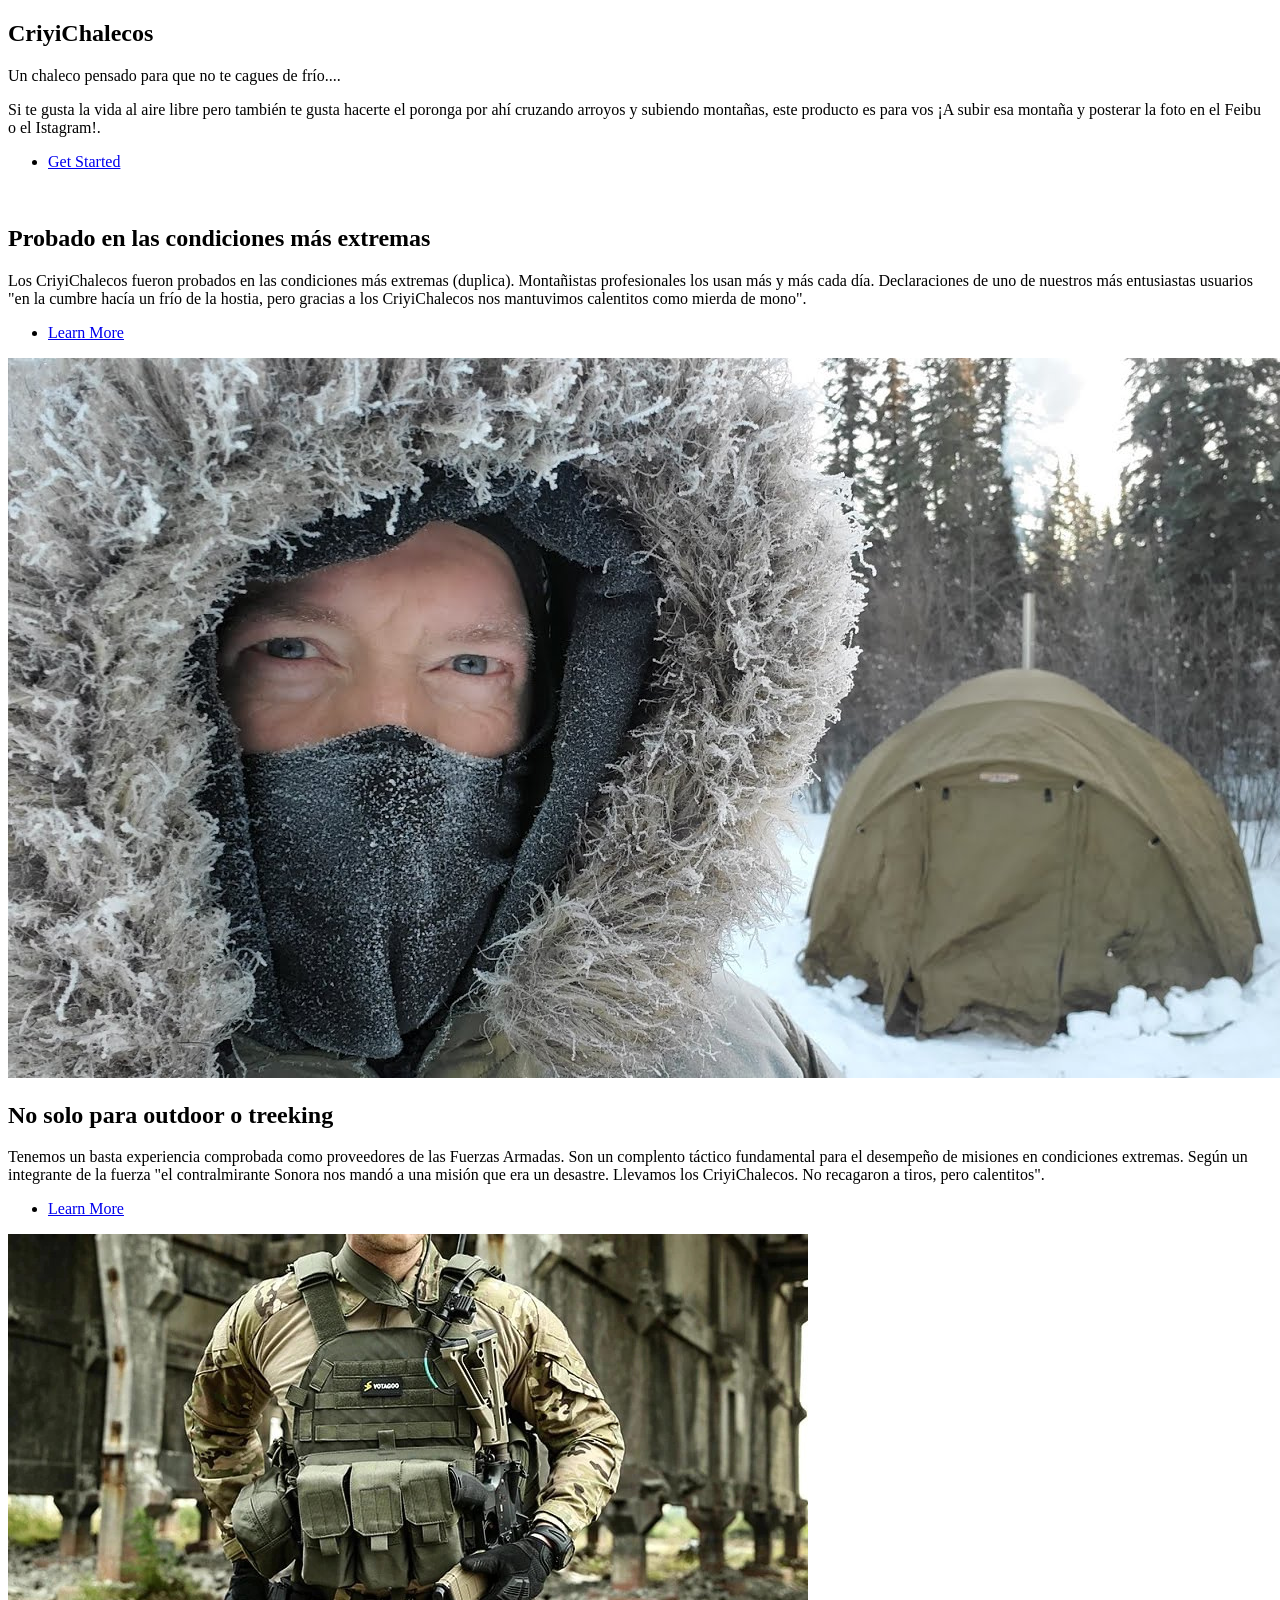
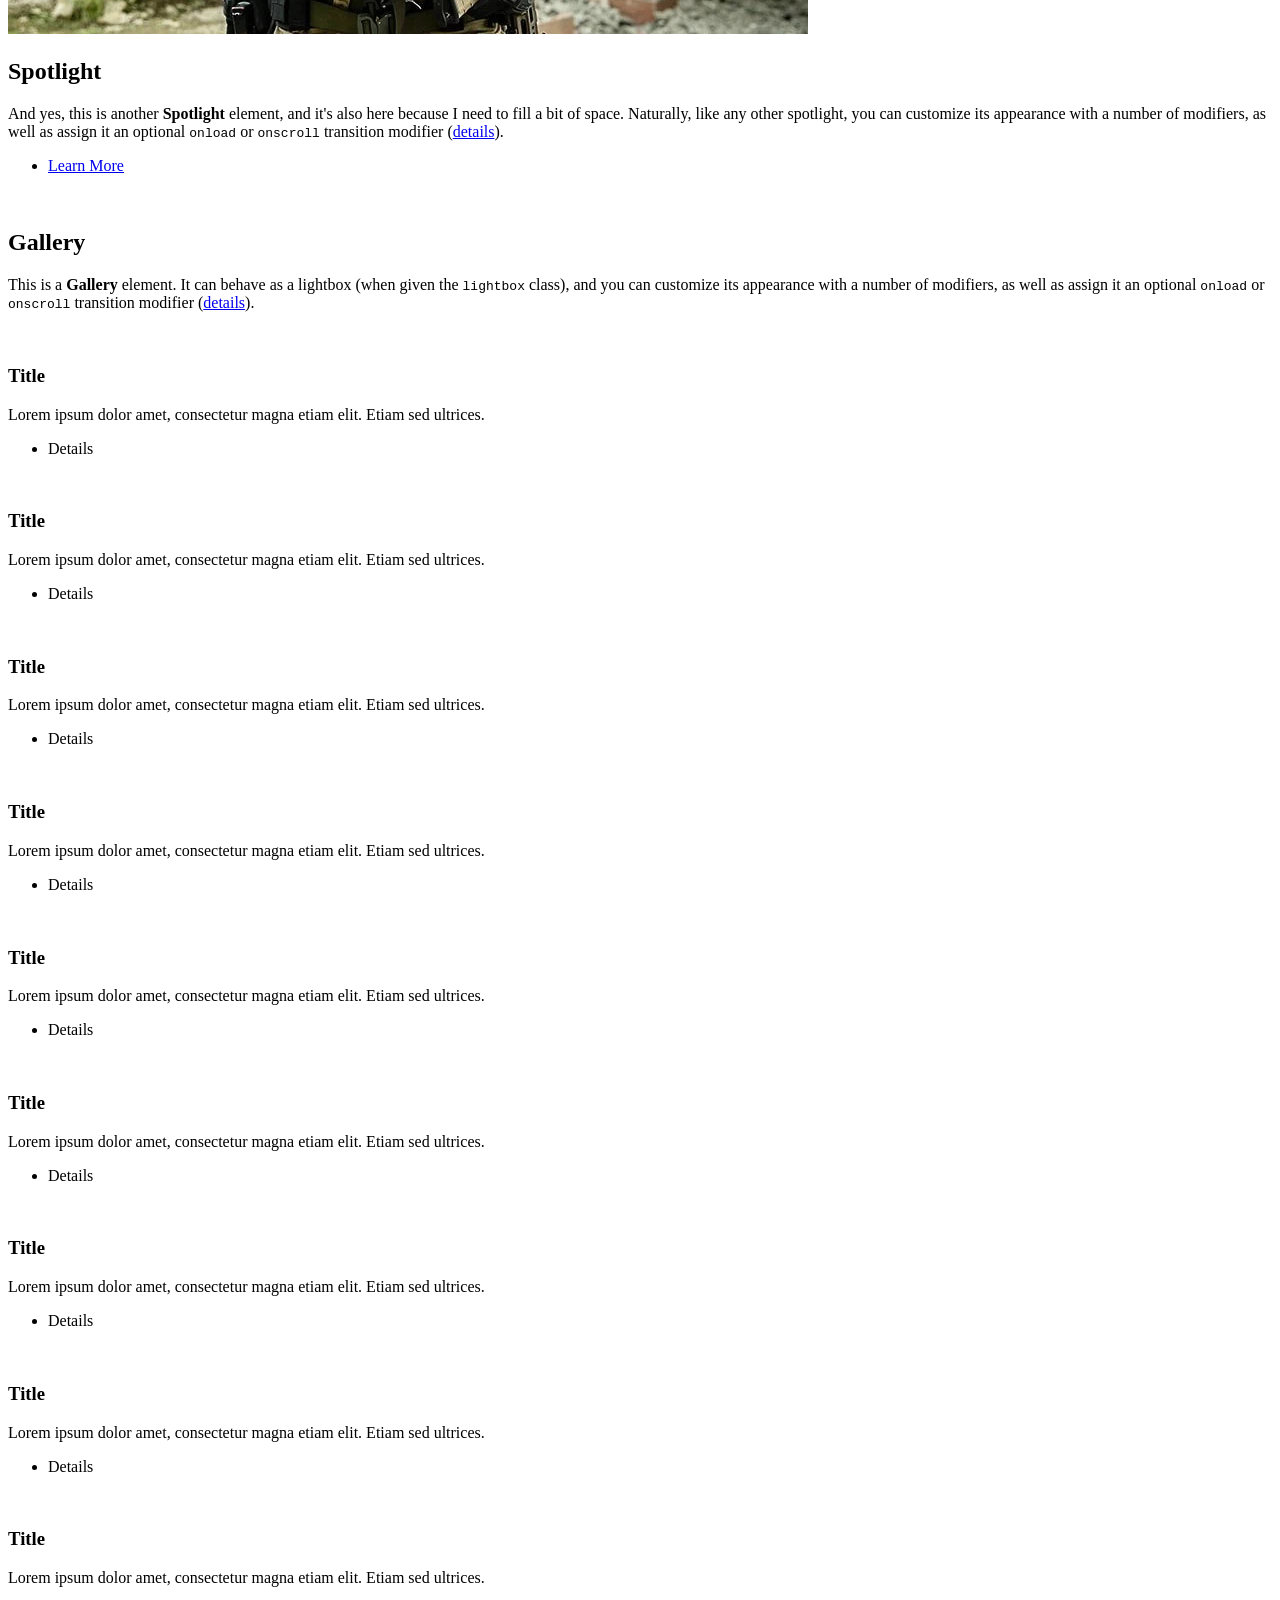
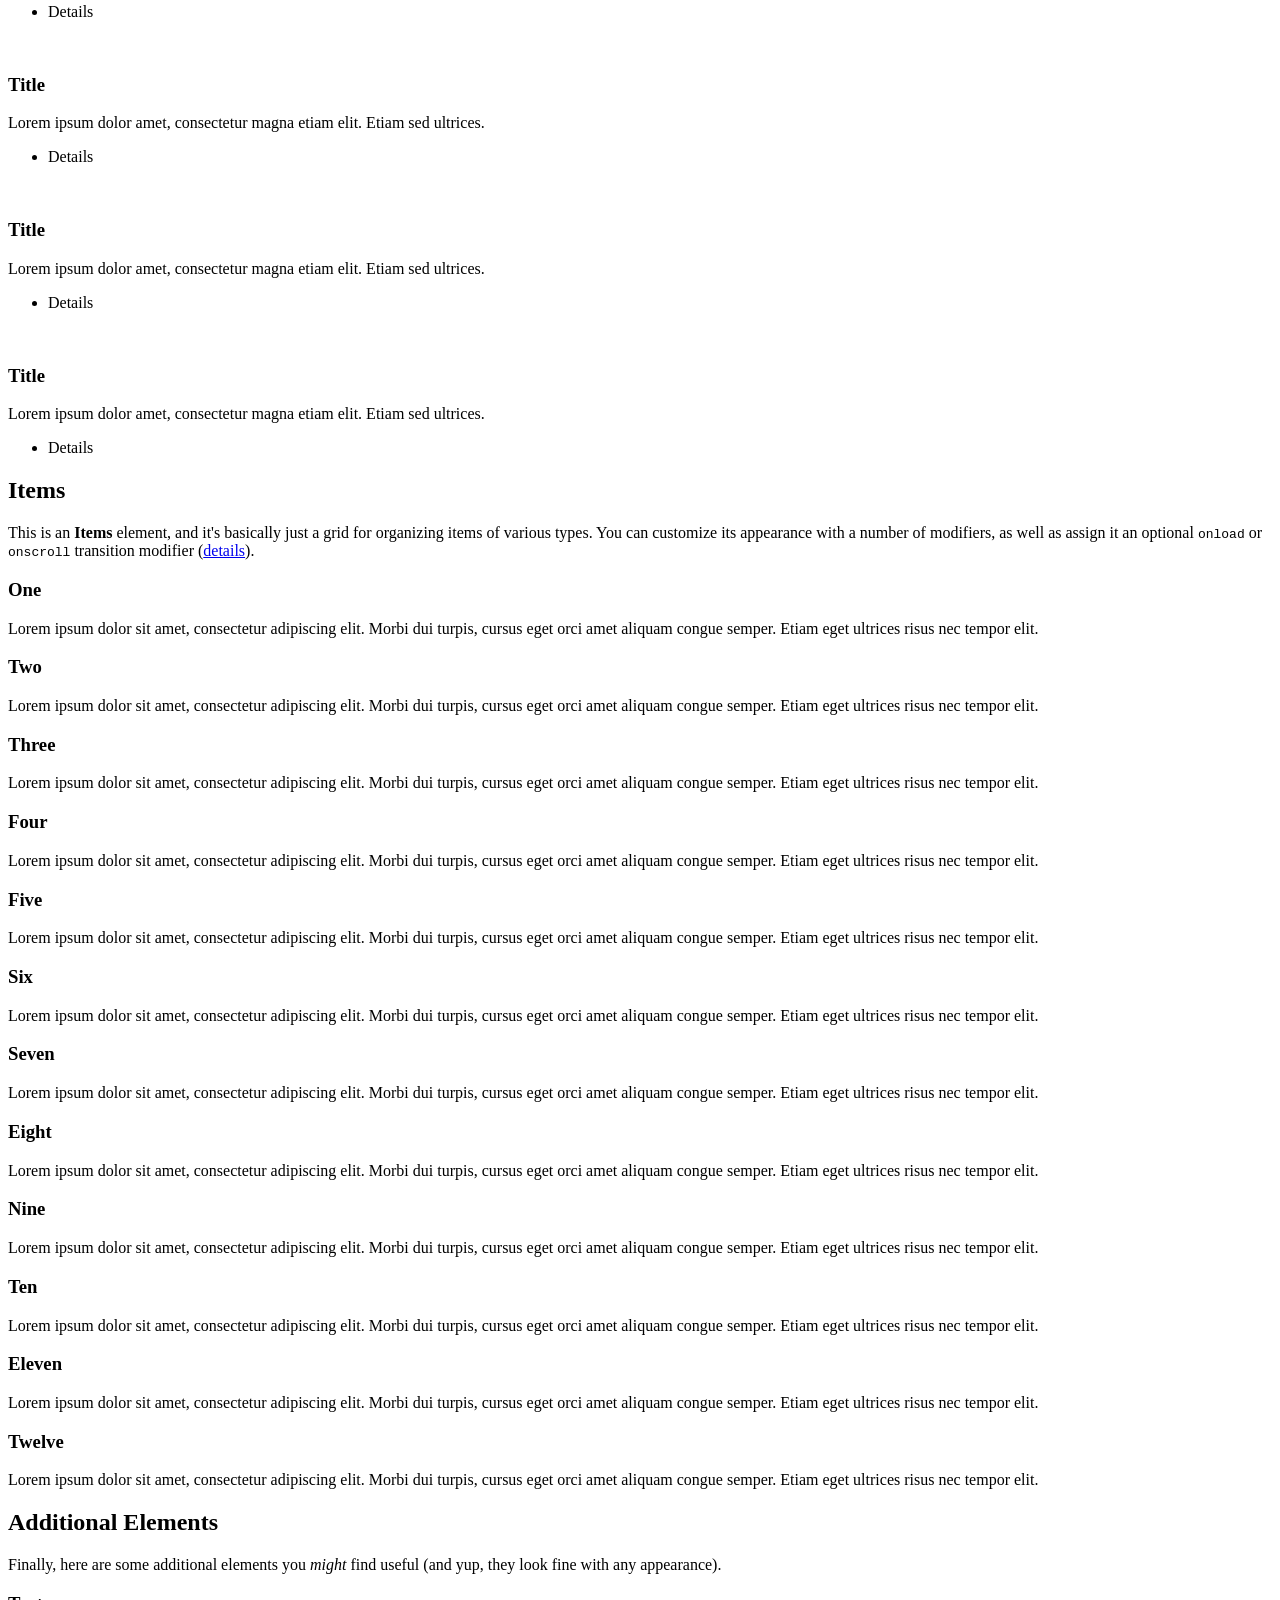
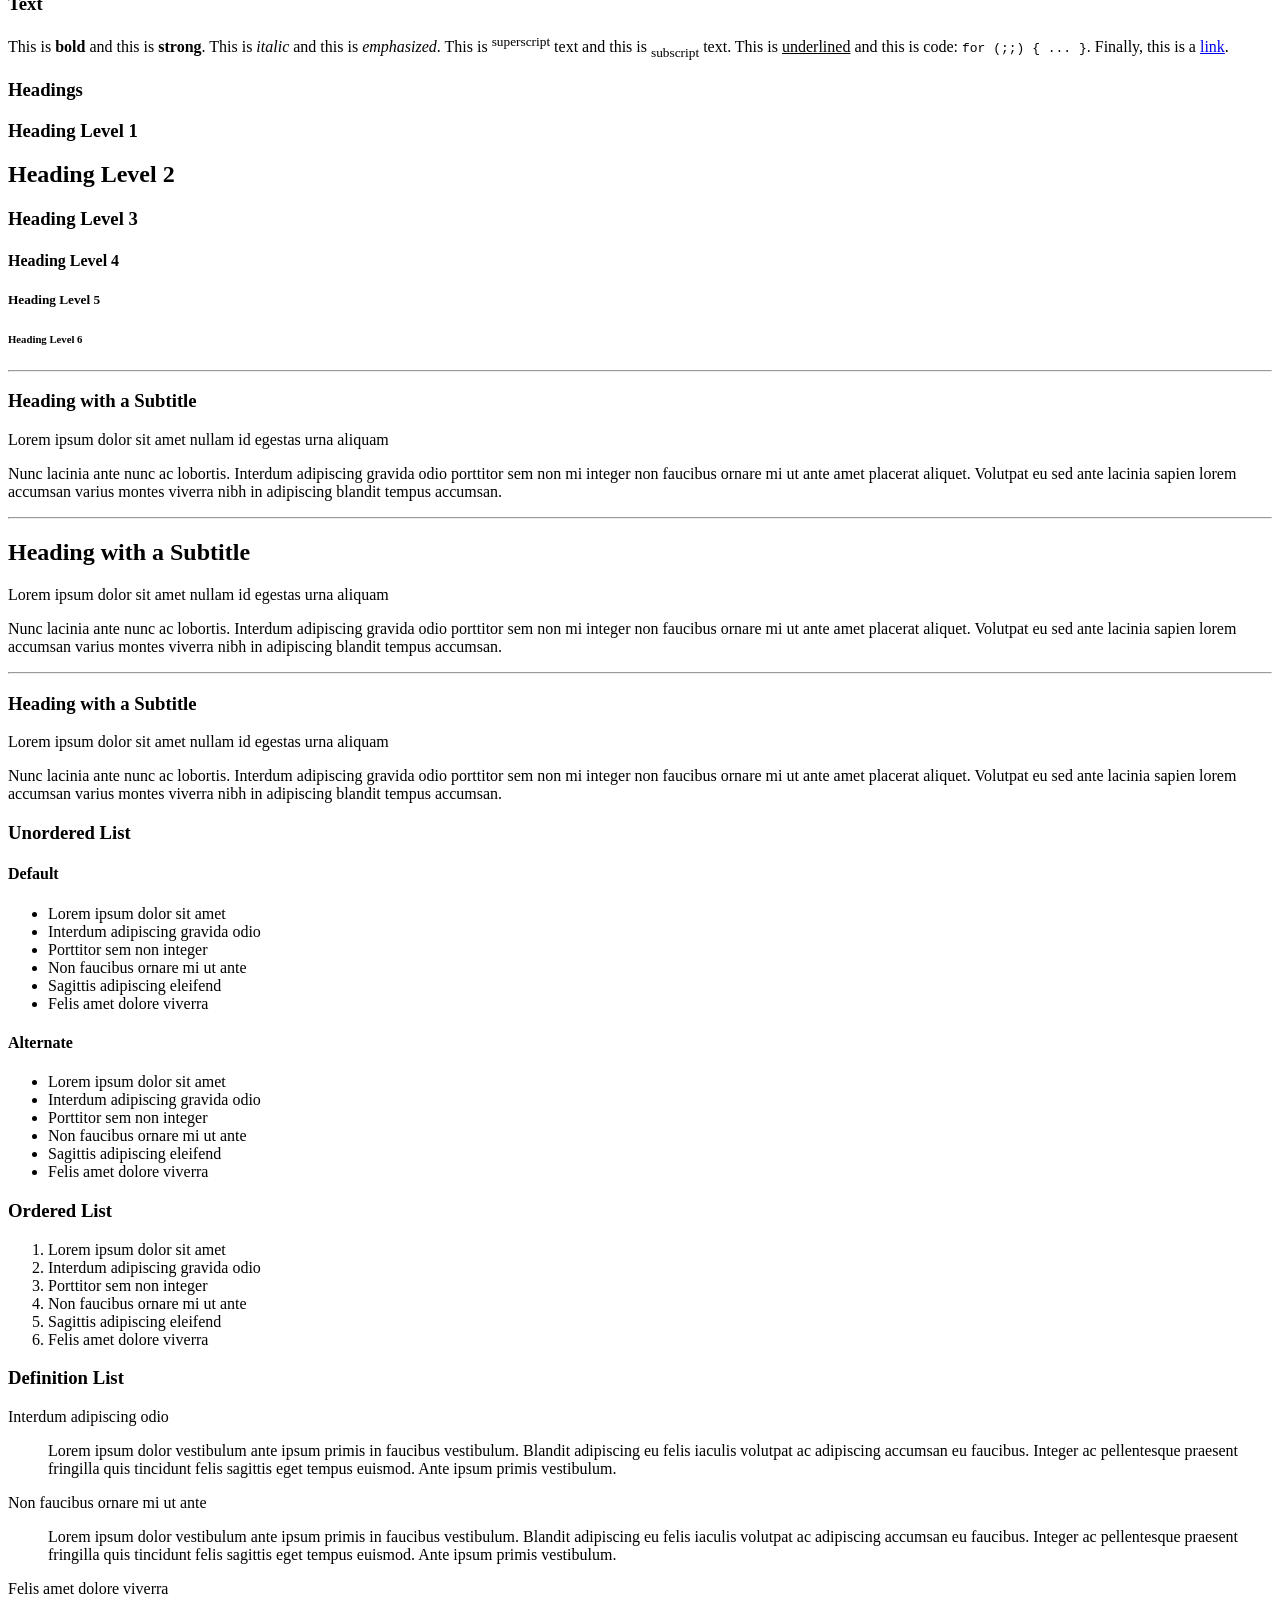
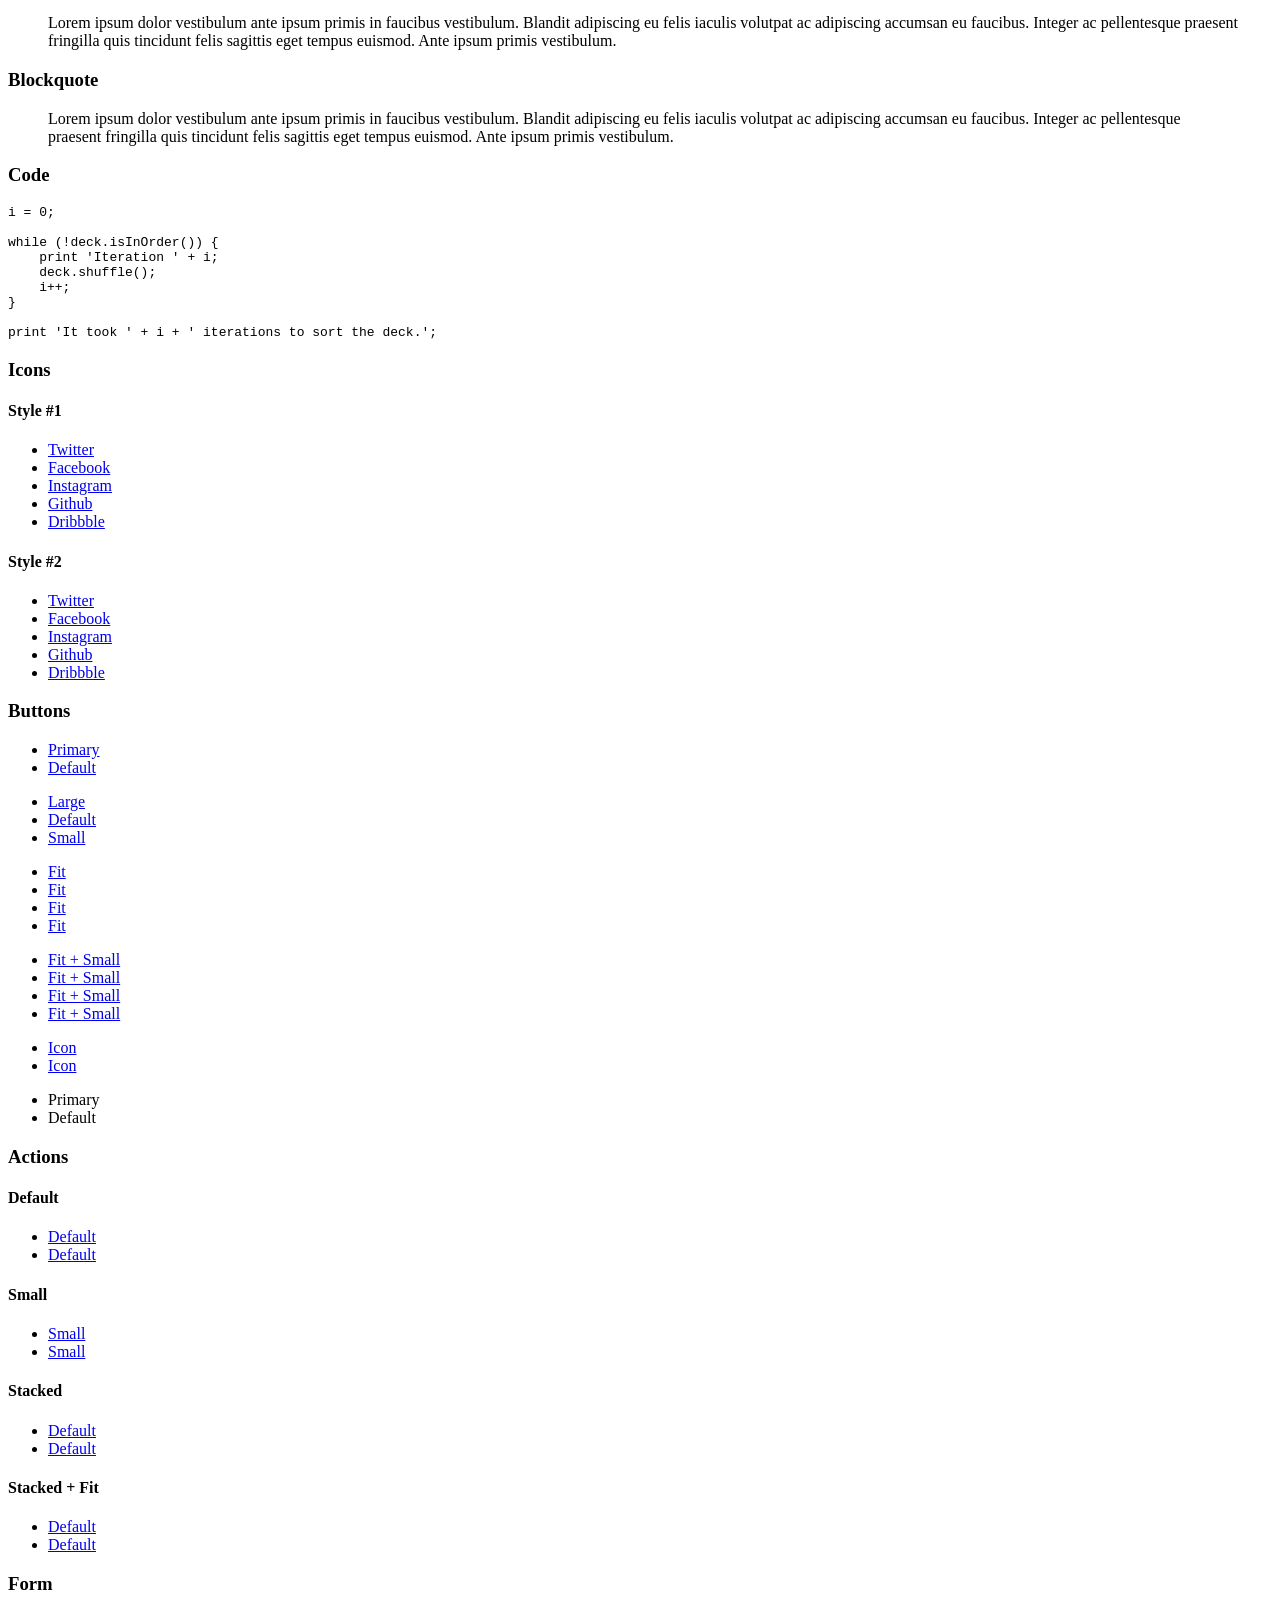
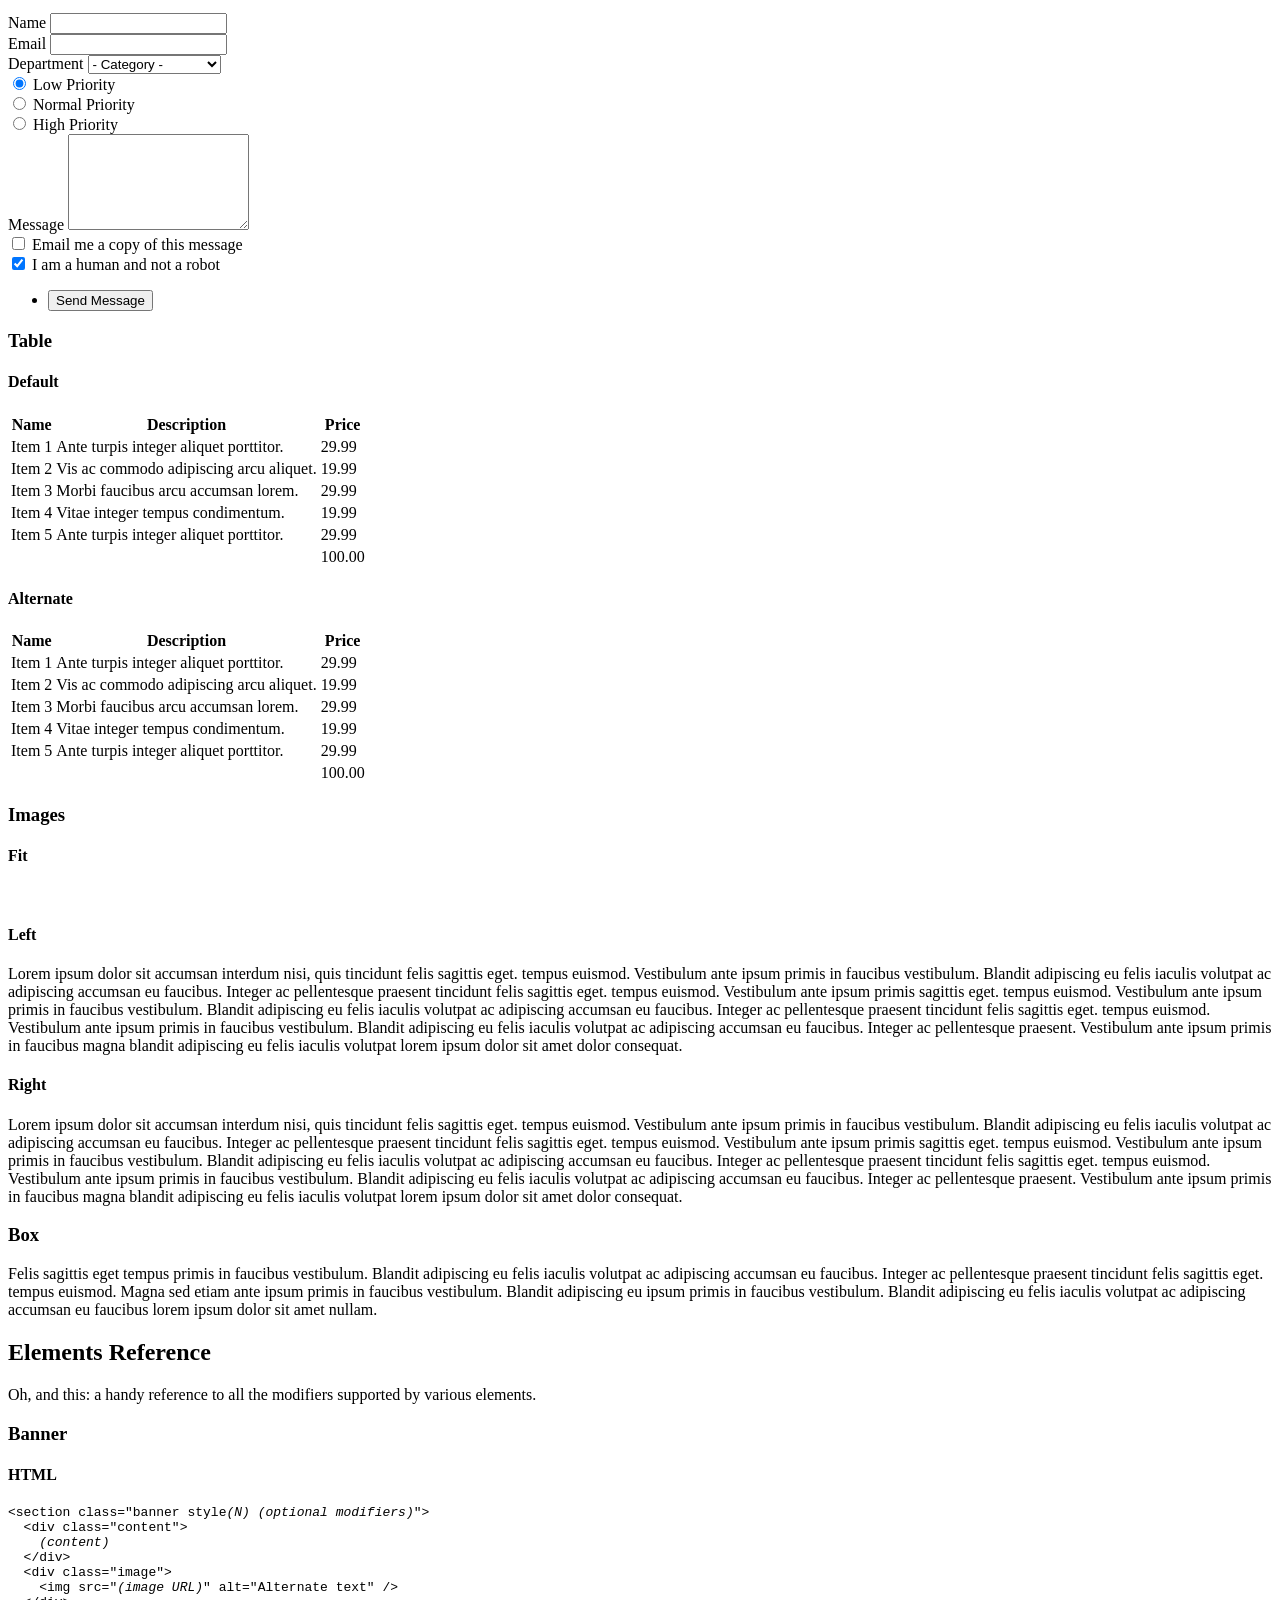
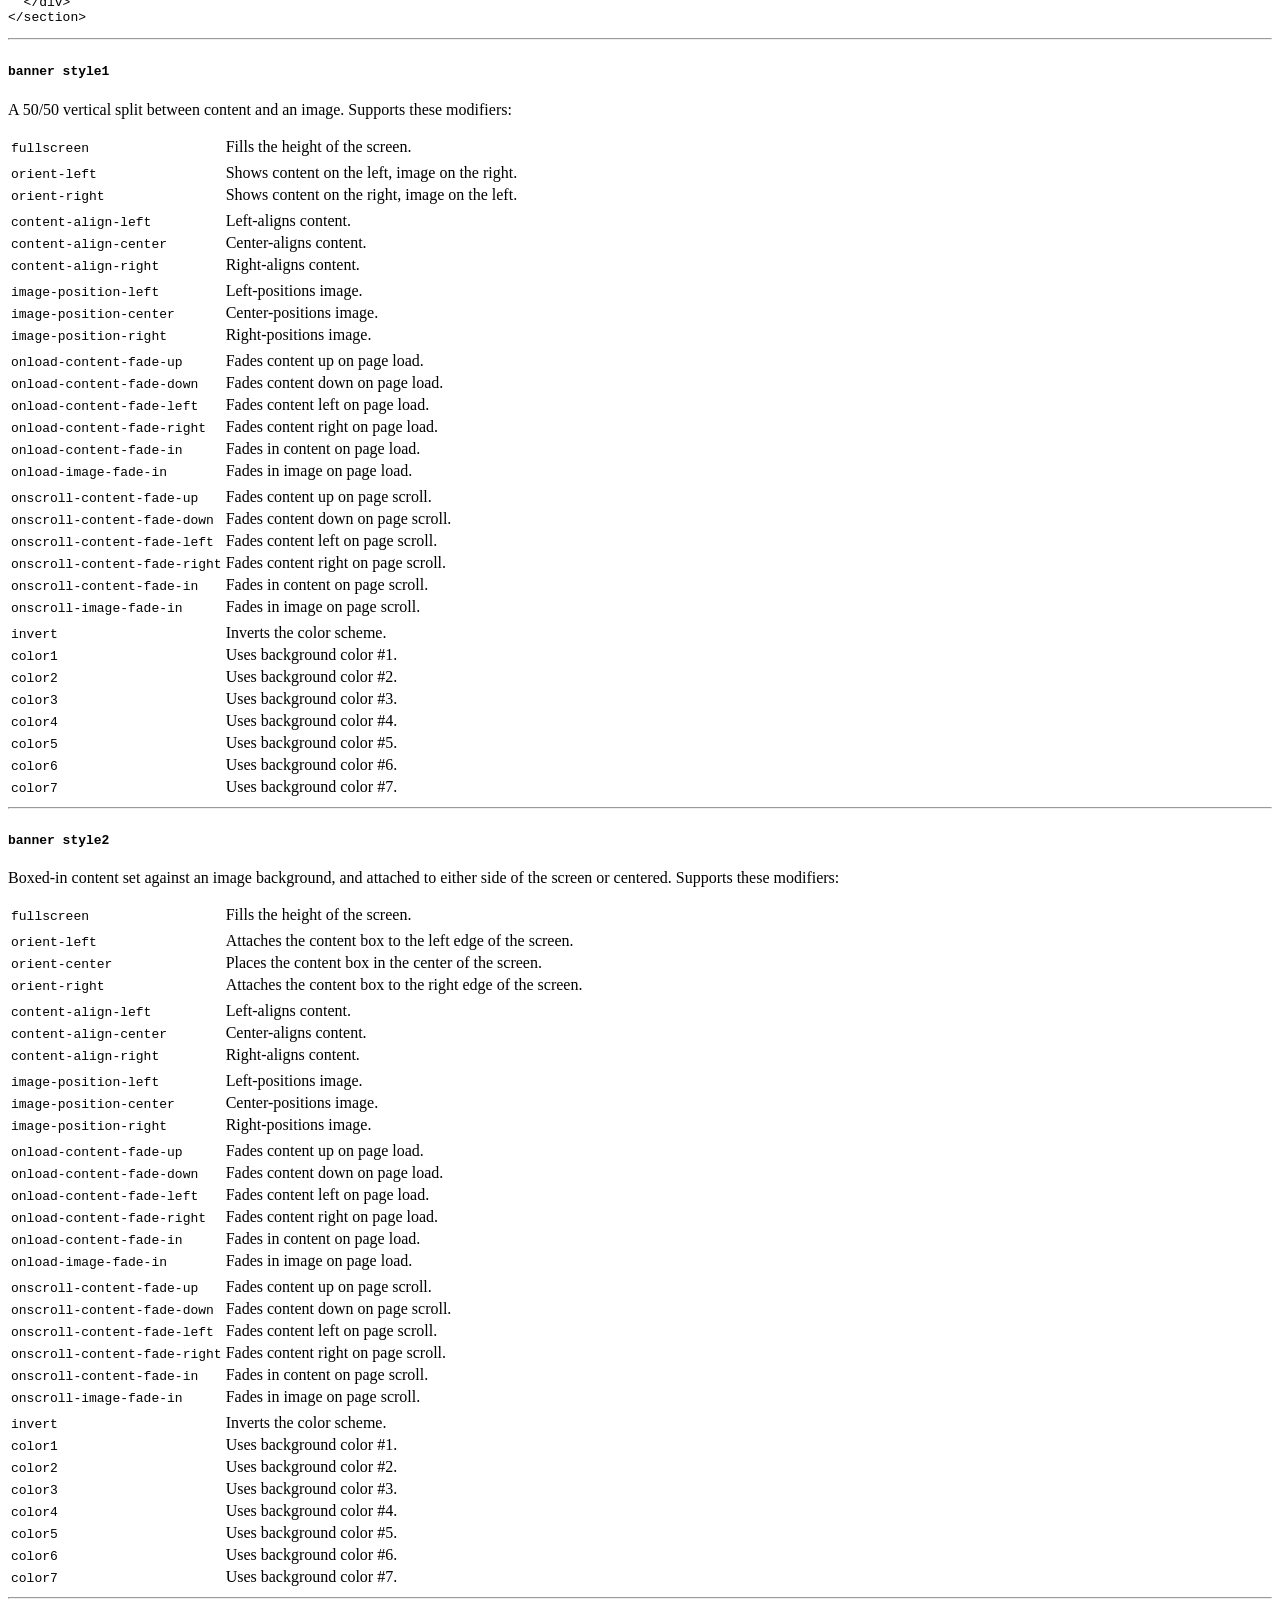
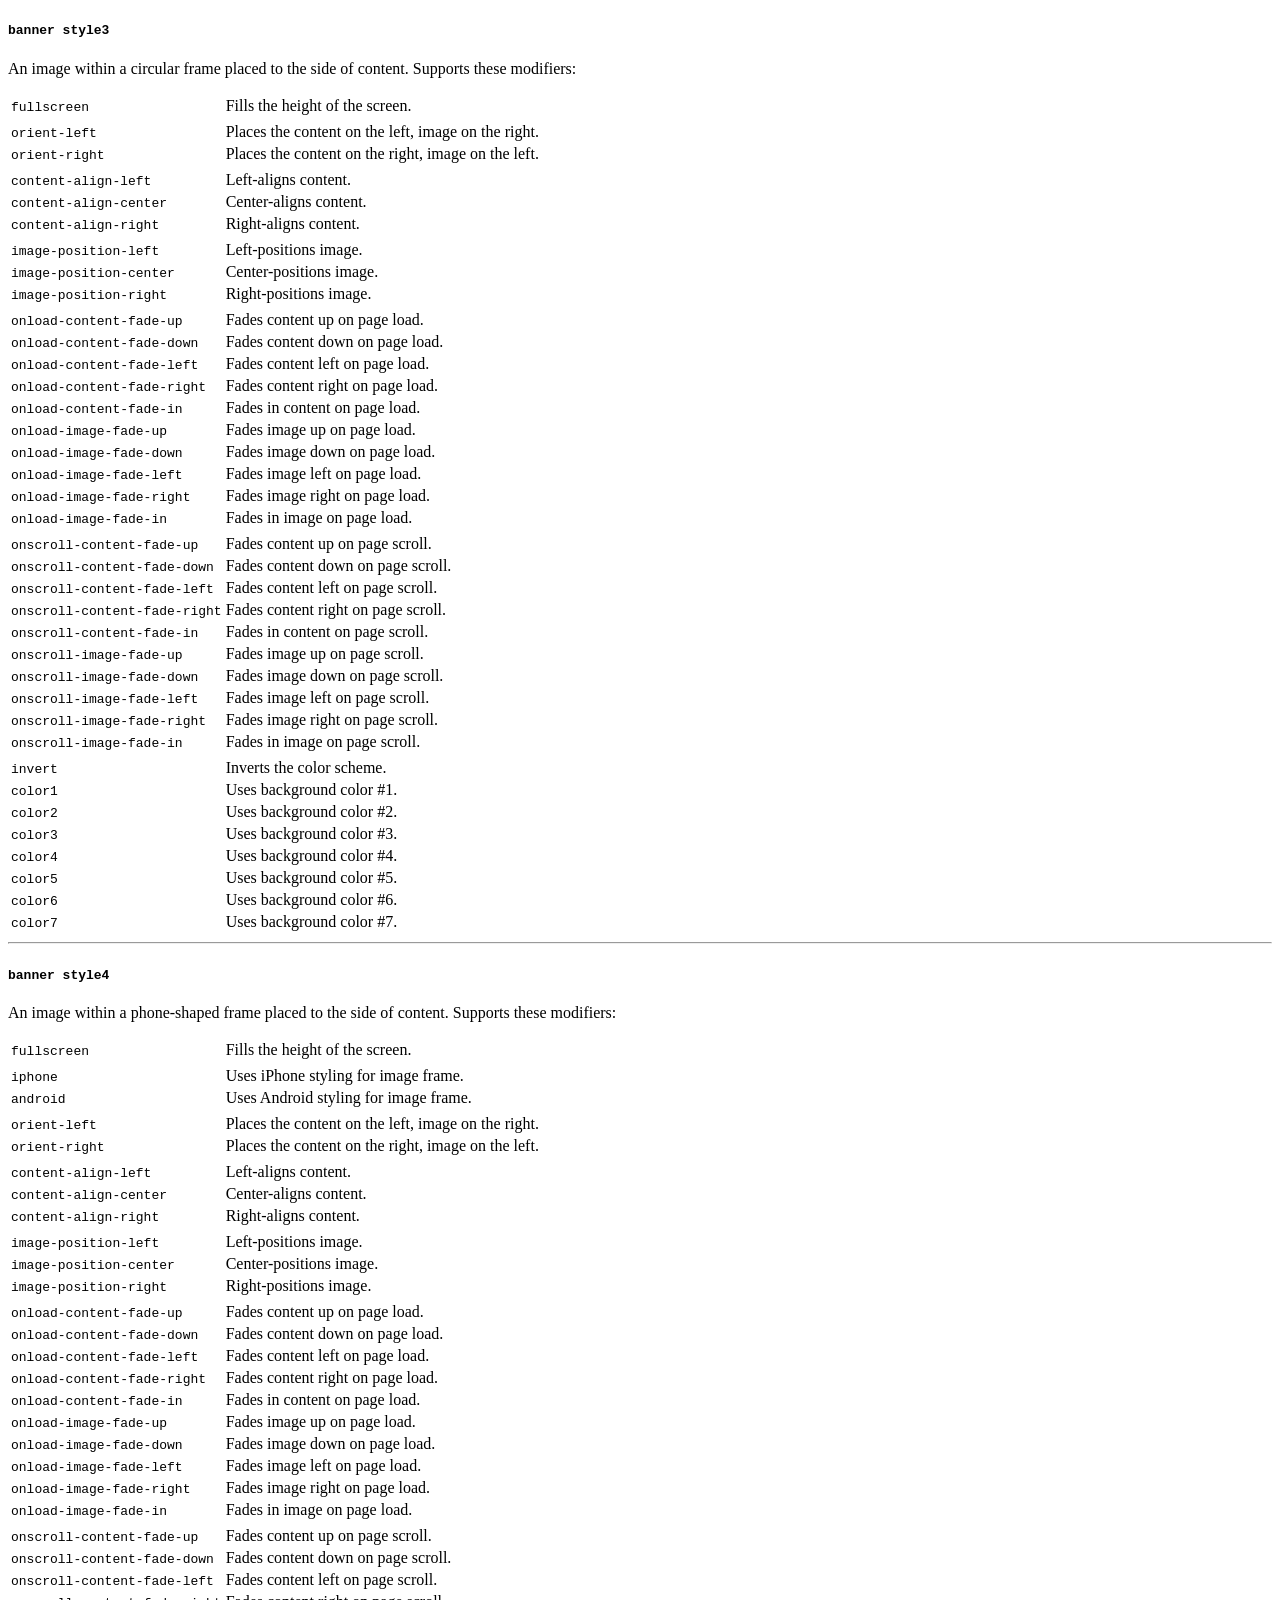
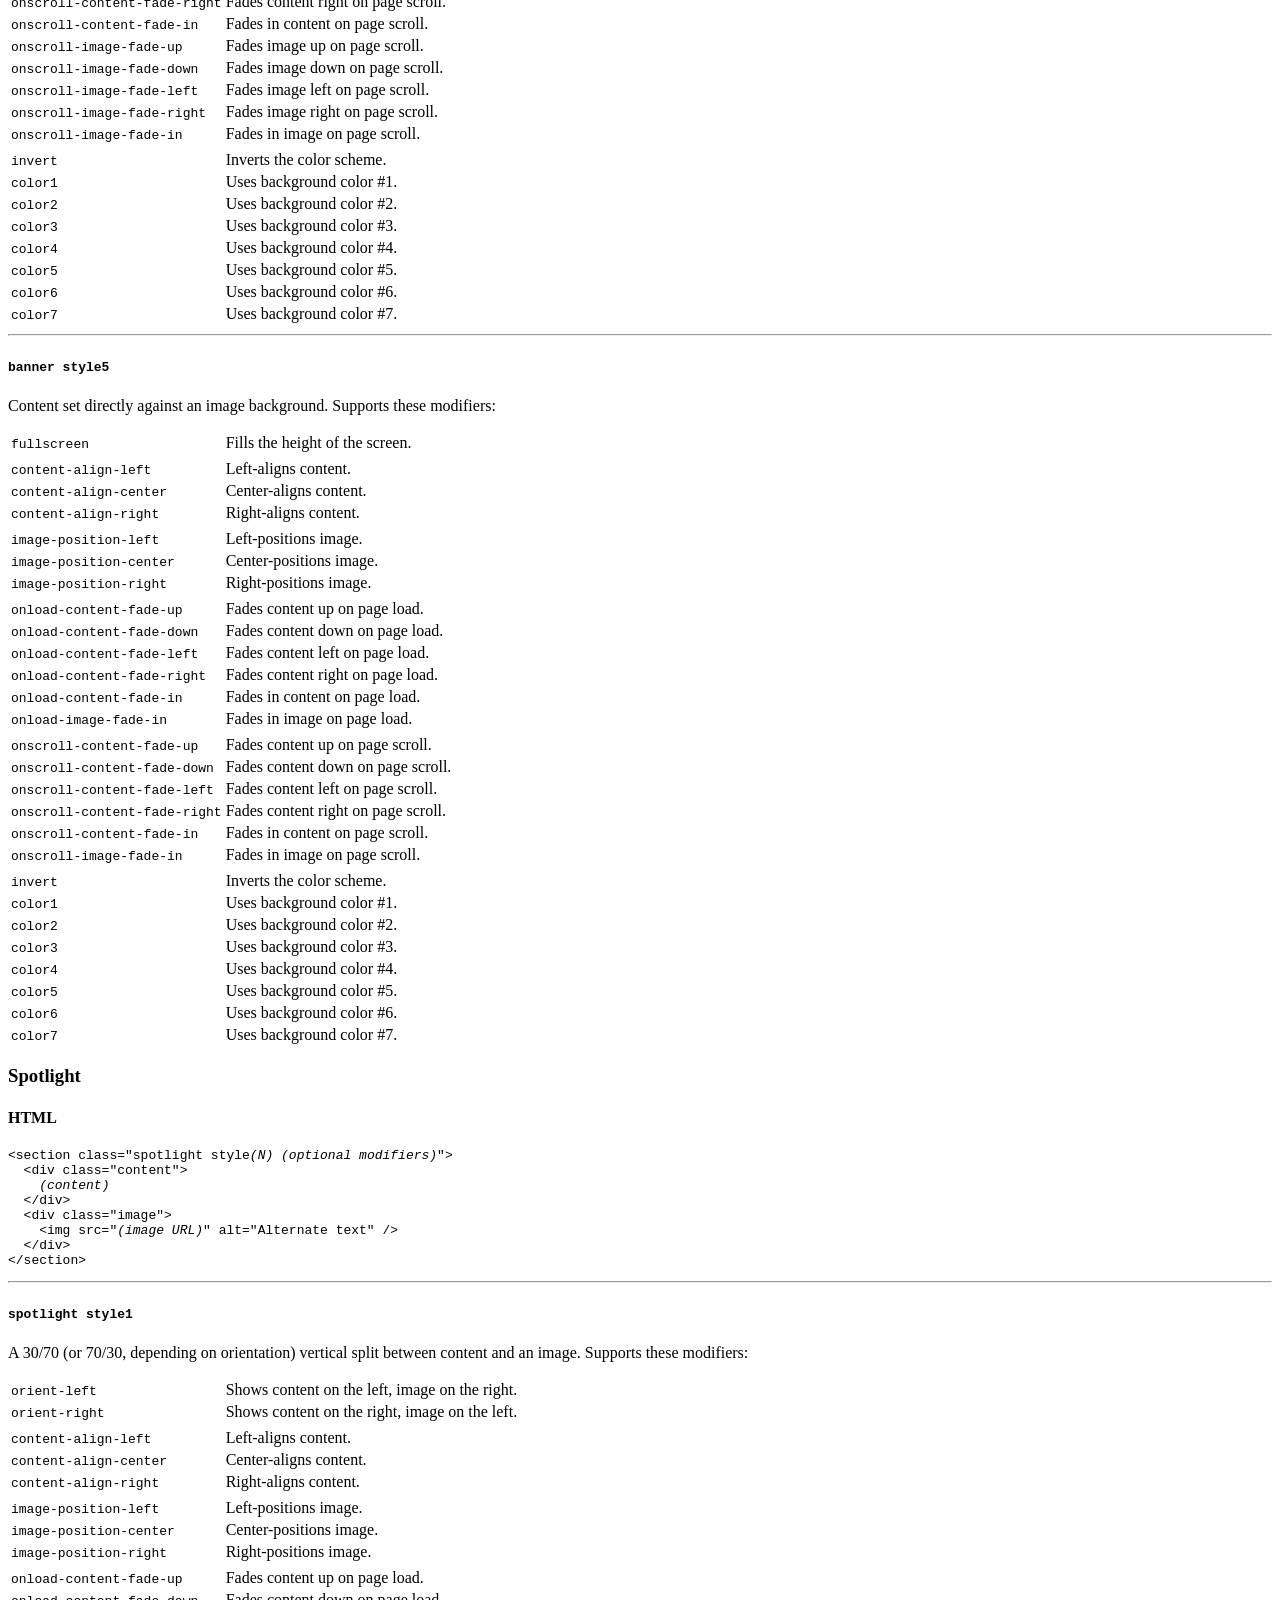
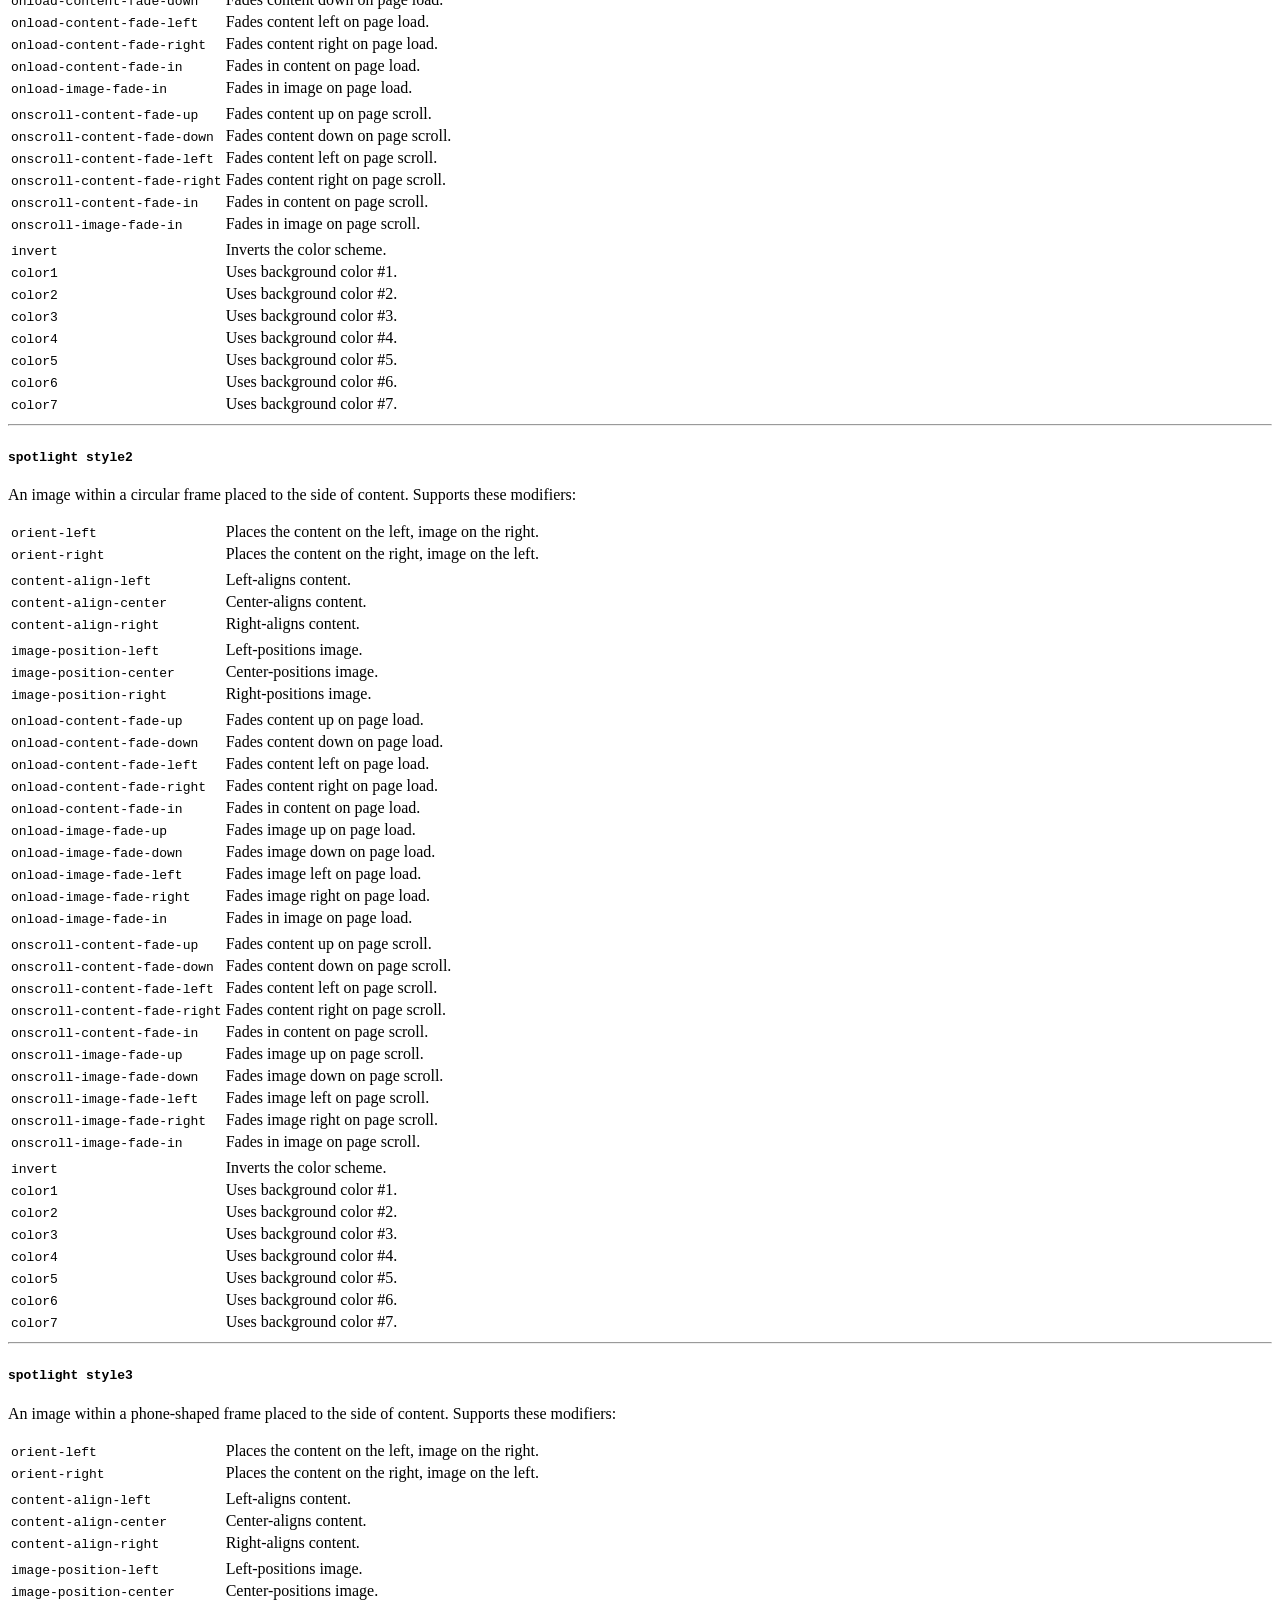
==== index.html @ 9b9cd239 "Add files via upload" ====
<!DOCTYPE HTML>
<!--
	Story by HTML5 UP
	html5up.net | @ajlkn
	Free for personal and commercial use under the CCA 3.0 license (html5up.net/license)

	Note: Only needed for demo purposes. Delete for production sites.
-->
<html>
	<head>
		<title>CriyiChalecos - Criyi Productos &reg;</title>
		<meta charset="utf-8" />
		<meta name="viewport" content="width=device-width, initial-scale=1, user-scalable=no" />
		<link rel="stylesheet" href="assets/css/main.css" />
		<noscript><link rel="stylesheet" href="assets/css/noscript.css" /></noscript>
	</head>
	<body class="is-preload">

		<!-- Wrapper -->
			<div id="wrapper" class="divided">

				<!-- Banner -->
					<section class="banner style1 orient-left content-align-left image-position-right fullscreen onload-image-fade-in onload-content-fade-right">
						<div class="content">
							<h1>CriyiChalecos</h1>
							<p class="major">Un chaleco pensado para que no te cagues de frío...</a>.</p>
							<p>Si te gusta la vida al aire libre pero también te gusta hacerte el poronga por ahí cruzando arroyos y subiendo montañas, este producto es para vos ¡A subir esa montaña y posterar la foto en el Feibu o el Istagram!.</p>
							<ul class="actions stacked">
								<li><a href="#first" class="button large wide smooth-scroll-middle">Get Started</a></li>
							</ul>
						</div>
						<div class="image">
							<img src="images/banner.jpg" alt="" />
						</div>
					</section>

				<!-- Spotlight -->
					<section class="spotlight style1 orient-right content-align-left image-position-center onscroll-image-fade-in" id="first">
						<div class="content">
							<h2>Probado en las condiciones más extremas</h2>
							<p>Los CriyiChalecos fueron probados en las condiciones más extremas (duplica). Montañistas profesionales los usan más y más cada día. Declaraciones de uno de nuestros más entusiastas usuarios "en la cumbre hacía un frío de la hostia, pero gracias a los CriyiChalecos nos mantuvimos calentitos como mierda de mono".</p>
							<ul class="actions stacked">
								<li><a href="#" class="button">Learn More</a></li>
							</ul>
						</div>
						<div class="image">
							<img src="images/maxresdefault.jpg" alt="" />
						</div>
					</section>

				<!-- Spotlight -->
					<section class="spotlight style1 orient-left content-align-left image-position-center onscroll-image-fade-in">
						<div class="content">
							<h2>No solo para outdoor o treeking</h2>
							<p>Tenemos un basta experiencia comprobada como proveedores de las Fuerzas Armadas. Son un complento táctico fundamental para el desempeño de misiones en condiciones extremas. Según un integrante de la fuerza "el contralmirante Sonora nos mandó a una misión que era un desastre. Llevamos los CriyiChalecos. No recagaron a tiros, pero calentitos". </p>
							<ul class="actions stacked">
								<li><a href="#" class="button">Learn More</a></li>
							</ul>
						</div>
						<div class="image">
							<img src="images/mil_vest.jpg" alt="" />
						</div>
					</section>

				<!-- Spotlight -->
					<section class="spotlight style1 orient-right content-align-left image-position-center onscroll-image-fade-in">
						<div class="content">
							<h2>Spotlight</h2>
							<p>And yes, this is another <strong>Spotlight</strong> element, and it's also here because I need to fill a bit of space. Naturally, like any other spotlight, you can customize its <span class="demo-controls">appearance with a number of modifiers</span>, as well as assign it an optional <code>onload</code> or <code>onscroll</code> transition modifier (<a href="#reference-spotlight">details</a>).</p>
							<ul class="actions stacked">
								<li><a href="#" class="button">Learn More</a></li>
							</ul>
						</div>
						<div class="image">
							<img src="images/spotlight03.jpg" alt="" />
						</div>
					</section>

				<!-- Gallery -->
					<section class="wrapper style1 align-center">
						<div class="inner">
							<h2>Gallery</h2>
							<p>This is a <strong>Gallery</strong> element. It can behave as a lightbox (when given the <code>lightbox</code> class), and you can customize its <span class="demo-controls">appearance with a number of modifiers</span>, as well as assign it an optional <code>onload</code> or <code>onscroll</code> transition modifier (<a href="#reference-gallery">details</a>).</p>
						</div>

						<!-- Gallery -->
							<div class="gallery style2 medium lightbox onscroll-fade-in">
								<article>
									<a href="images/gallery/fulls/01.jpg" class="image">
										<img src="images/gallery/thumbs/01.jpg" alt="" />
									</a>
									<div class="caption">
										<h3>Title</h3>
										<p>Lorem ipsum dolor amet, consectetur magna etiam elit. Etiam sed ultrices.</p>
										<ul class="actions fixed">
											<li><span class="button small">Details</span></li>
										</ul>
									</div>
								</article>
								<article>
									<a href="images/gallery/fulls/02.jpg" class="image">
										<img src="images/gallery/thumbs/02.jpg" alt="" />
									</a>
									<div class="caption">
										<h3>Title</h3>
										<p>Lorem ipsum dolor amet, consectetur magna etiam elit. Etiam sed ultrices.</p>
										<ul class="actions fixed">
											<li><span class="button small">Details</span></li>
										</ul>
									</div>
								</article>
								<article>
									<a href="images/gallery/fulls/03.jpg" class="image">
										<img src="images/gallery/thumbs/03.jpg" alt="" />
									</a>
									<div class="caption">
										<h3>Title</h3>
										<p>Lorem ipsum dolor amet, consectetur magna etiam elit. Etiam sed ultrices.</p>
										<ul class="actions fixed">
											<li><span class="button small">Details</span></li>
										</ul>
									</div>
								</article>
								<article>
									<a href="images/gallery/fulls/04.jpg" class="image">
										<img src="images/gallery/thumbs/04.jpg" alt="" />
									</a>
									<div class="caption">
										<h3>Title</h3>
										<p>Lorem ipsum dolor amet, consectetur magna etiam elit. Etiam sed ultrices.</p>
										<ul class="actions fixed">
											<li><span class="button small">Details</span></li>
										</ul>
									</div>
								</article>
								<article>
									<a href="images/gallery/fulls/05.jpg" class="image">
										<img src="images/gallery/thumbs/05.jpg" alt="" />
									</a>
									<div class="caption">
										<h3>Title</h3>
										<p>Lorem ipsum dolor amet, consectetur magna etiam elit. Etiam sed ultrices.</p>
										<ul class="actions fixed">
											<li><span class="button small">Details</span></li>
										</ul>
									</div>
								</article>
								<article>
									<a href="images/gallery/fulls/06.jpg" class="image">
										<img src="images/gallery/thumbs/06.jpg" alt="" />
									</a>
									<div class="caption">
										<h3>Title</h3>
										<p>Lorem ipsum dolor amet, consectetur magna etiam elit. Etiam sed ultrices.</p>
										<ul class="actions fixed">
											<li><span class="button small">Details</span></li>
										</ul>
									</div>
								</article>
								<article>
									<a href="images/gallery/fulls/07.jpg" class="image">
										<img src="images/gallery/thumbs/07.jpg" alt="" />
									</a>
									<div class="caption">
										<h3>Title</h3>
										<p>Lorem ipsum dolor amet, consectetur magna etiam elit. Etiam sed ultrices.</p>
										<ul class="actions fixed">
											<li><span class="button small">Details</span></li>
										</ul>
									</div>
								</article>
								<article>
									<a href="images/gallery/fulls/08.jpg" class="image">
										<img src="images/gallery/thumbs/08.jpg" alt="" />
									</a>
									<div class="caption">
										<h3>Title</h3>
										<p>Lorem ipsum dolor amet, consectetur magna etiam elit. Etiam sed ultrices.</p>
										<ul class="actions fixed">
											<li><span class="button small">Details</span></li>
										</ul>
									</div>
								</article>
								<article>
									<a href="images/gallery/fulls/09.jpg" class="image">
										<img src="images/gallery/thumbs/09.jpg" alt="" />
									</a>
									<div class="caption">
										<h3>Title</h3>
										<p>Lorem ipsum dolor amet, consectetur magna etiam elit. Etiam sed ultrices.</p>
										<ul class="actions fixed">
											<li><span class="button small">Details</span></li>
										</ul>
									</div>
								</article>
								<article>
									<a href="images/gallery/fulls/10.jpg" class="image">
										<img src="images/gallery/thumbs/10.jpg" alt="" />
									</a>
									<div class="caption">
										<h3>Title</h3>
										<p>Lorem ipsum dolor amet, consectetur magna etiam elit. Etiam sed ultrices.</p>
										<ul class="actions fixed">
											<li><span class="button small">Details</span></li>
										</ul>
									</div>
								</article>
								<article>
									<a href="images/gallery/fulls/11.jpg" class="image">
										<img src="images/gallery/thumbs/11.jpg" alt="" />
									</a>
									<div class="caption">
										<h3>Title</h3>
										<p>Lorem ipsum dolor amet, consectetur magna etiam elit. Etiam sed ultrices.</p>
										<ul class="actions fixed">
											<li><span class="button small">Details</span></li>
										</ul>
									</div>
								</article>
								<article>
									<a href="images/gallery/fulls/12.jpg" class="image">
										<img src="images/gallery/thumbs/12.jpg" alt="" />
									</a>
									<div class="caption">
										<h3>Title</h3>
										<p>Lorem ipsum dolor amet, consectetur magna etiam elit. Etiam sed ultrices.</p>
										<ul class="actions fixed">
											<li><span class="button small">Details</span></li>
										</ul>
									</div>
								</article>
							</div>

					</section>

				<!-- Items -->
					<section class="wrapper style1 align-center">
						<div class="inner">
							<h2>Items</h2>
							<p>This is an <strong>Items</strong> element, and it's basically just a grid for organizing items of various types. You can customize its <span class="demo-controls">appearance with a number of modifiers</span>, as well as assign it an optional <code>onload</code> or <code>onscroll</code> transition modifier (<a href="#reference-items">details</a>).</p>
							<div class="items style1 medium onscroll-fade-in">
								<section>
									<span class="icon style2 major fa-gem"></span>
									<h3>One</h3>
									<p>Lorem ipsum dolor sit amet, consectetur adipiscing elit. Morbi dui turpis, cursus eget orci amet aliquam congue semper. Etiam eget ultrices risus nec tempor elit.</p>
								</section>
								<section>
									<span class="icon solid style2 major fa-save"></span>
									<h3>Two</h3>
									<p>Lorem ipsum dolor sit amet, consectetur adipiscing elit. Morbi dui turpis, cursus eget orci amet aliquam congue semper. Etiam eget ultrices risus nec tempor elit.</p>
								</section>
								<section>
									<span class="icon solid style2 major fa-chart-bar"></span>
									<h3>Three</h3>
									<p>Lorem ipsum dolor sit amet, consectetur adipiscing elit. Morbi dui turpis, cursus eget orci amet aliquam congue semper. Etiam eget ultrices risus nec tempor elit.</p>
								</section>
								<section>
									<span class="icon solid style2 major fa-wifi"></span>
									<h3>Four</h3>
									<p>Lorem ipsum dolor sit amet, consectetur adipiscing elit. Morbi dui turpis, cursus eget orci amet aliquam congue semper. Etiam eget ultrices risus nec tempor elit.</p>
								</section>
								<section>
									<span class="icon solid style2 major fa-cog"></span>
									<h3>Five</h3>
									<p>Lorem ipsum dolor sit amet, consectetur adipiscing elit. Morbi dui turpis, cursus eget orci amet aliquam congue semper. Etiam eget ultrices risus nec tempor elit.</p>
								</section>
								<section>
									<span class="icon style2 major fa-paper-plane"></span>
									<h3>Six</h3>
									<p>Lorem ipsum dolor sit amet, consectetur adipiscing elit. Morbi dui turpis, cursus eget orci amet aliquam congue semper. Etiam eget ultrices risus nec tempor elit.</p>
								</section>
								<section>
									<span class="icon solid style2 major fa-desktop"></span>
									<h3>Seven</h3>
									<p>Lorem ipsum dolor sit amet, consectetur adipiscing elit. Morbi dui turpis, cursus eget orci amet aliquam congue semper. Etiam eget ultrices risus nec tempor elit.</p>
								</section>
								<section>
									<span class="icon solid style2 major fa-sync-alt"></span>
									<h3>Eight</h3>
									<p>Lorem ipsum dolor sit amet, consectetur adipiscing elit. Morbi dui turpis, cursus eget orci amet aliquam congue semper. Etiam eget ultrices risus nec tempor elit.</p>
								</section>
								<section>
									<span class="icon solid style2 major fa-hashtag"></span>
									<h3>Nine</h3>
									<p>Lorem ipsum dolor sit amet, consectetur adipiscing elit. Morbi dui turpis, cursus eget orci amet aliquam congue semper. Etiam eget ultrices risus nec tempor elit.</p>
								</section>
								<section>
									<span class="icon solid style2 major fa-bolt"></span>
									<h3>Ten</h3>
									<p>Lorem ipsum dolor sit amet, consectetur adipiscing elit. Morbi dui turpis, cursus eget orci amet aliquam congue semper. Etiam eget ultrices risus nec tempor elit.</p>
								</section>
								<section>
									<span class="icon style2 major fa-envelope"></span>
									<h3>Eleven</h3>
									<p>Lorem ipsum dolor sit amet, consectetur adipiscing elit. Morbi dui turpis, cursus eget orci amet aliquam congue semper. Etiam eget ultrices risus nec tempor elit.</p>
								</section>
								<section>
									<span class="icon solid style2 major fa-leaf"></span>
									<h3>Twelve</h3>
									<p>Lorem ipsum dolor sit amet, consectetur adipiscing elit. Morbi dui turpis, cursus eget orci amet aliquam congue semper. Etiam eget ultrices risus nec tempor elit.</p>
								</section>
							</div>
						</div>
					</section>

				<!-- Additional Elements -->
					<section class="wrapper style1 align-center">
						<div class="inner">
							<h2>Additional Elements</h2>
							<p>Finally, here are some additional elements you <em>might</em> find useful (and yup, they look fine with any <span class="demo-controls">appearance</span>).</p>
							<div class="index align-left">

								<!-- Text -->
									<section>
										<header>
											<h3>Text</h3>
										</header>
										<div class="content">

											<p>This is <b>bold</b> and this is <strong>strong</strong>. This is <i>italic</i> and this is <em>emphasized</em>.
											This is <sup>superscript</sup> text and this is <sub>subscript</sub> text.
											This is <u>underlined</u> and this is code: <code>for (;;) { ... }</code>.
											Finally, this is a <a href="#">link</a>.</p>

										</div>
									</section>

								<!-- Heading -->
									<section>
										<header>
											<h3>Headings</h3>
										</header>
										<div class="content">

											<h1>Heading Level 1</h1>
											<h2>Heading Level 2</h2>
											<h3>Heading Level 3</h3>
											<h4>Heading Level 4</h4>
											<h5>Heading Level 5</h5>
											<h6>Heading Level 6</h6>

											<hr />

											<header>
												<h1>Heading with a Subtitle</h1>
												<p>Lorem ipsum dolor sit amet nullam id egestas urna aliquam</p>
											</header>
											<p>Nunc lacinia ante nunc ac lobortis. Interdum adipiscing gravida odio porttitor sem non mi integer non faucibus ornare mi ut ante amet placerat aliquet. Volutpat eu sed ante lacinia sapien lorem accumsan varius montes viverra nibh in adipiscing blandit tempus accumsan.</p>

											<hr />

											<header>
												<h2>Heading with a Subtitle</h2>
												<p>Lorem ipsum dolor sit amet nullam id egestas urna aliquam</p>
											</header>
											<p>Nunc lacinia ante nunc ac lobortis. Interdum adipiscing gravida odio porttitor sem non mi integer non faucibus ornare mi ut ante amet placerat aliquet. Volutpat eu sed ante lacinia sapien lorem accumsan varius montes viverra nibh in adipiscing blandit tempus accumsan.</p>

											<hr />

											<header>
												<h3>Heading with a Subtitle</h3>
												<p>Lorem ipsum dolor sit amet nullam id egestas urna aliquam</p>
											</header>
											<p>Nunc lacinia ante nunc ac lobortis. Interdum adipiscing gravida odio porttitor sem non mi integer non faucibus ornare mi ut ante amet placerat aliquet. Volutpat eu sed ante lacinia sapien lorem accumsan varius montes viverra nibh in adipiscing blandit tempus accumsan.</p>

										</div>
									</section>

								<!-- Unordered List -->
									<section>
										<header>
											<h3>Unordered List</h3>
										</header>
										<div class="content">

											<h4>Default</h4>
											<ul>
												<li>Lorem ipsum dolor sit amet</li>
												<li>Interdum adipiscing gravida odio</li>
												<li>Porttitor sem non integer</li>
												<li>Non faucibus ornare mi ut ante</li>
												<li>Sagittis adipiscing eleifend</li>
												<li>Felis amet dolore viverra</li>
											</ul>

											<h4>Alternate</h4>
											<ul class="alt">
												<li>Lorem ipsum dolor sit amet</li>
												<li>Interdum adipiscing gravida odio</li>
												<li>Porttitor sem non integer</li>
												<li>Non faucibus ornare mi ut ante</li>
												<li>Sagittis adipiscing eleifend</li>
												<li>Felis amet dolore viverra</li>
											</ul>

										</div>
									</section>

								<!-- Ordered List -->
									<section>
										<header>
											<h3>Ordered List</h3>
										</header>
										<div class="content">

											<ol>
												<li>Lorem ipsum dolor sit amet</li>
												<li>Interdum adipiscing gravida odio</li>
												<li>Porttitor sem non integer</li>
												<li>Non faucibus ornare mi ut ante</li>
												<li>Sagittis adipiscing eleifend</li>
												<li>Felis amet dolore viverra</li>
											</ol>

										</div>
									</section>

								<!-- Definition List -->
									<section>
										<header>
											<h3>Definition List</h3>
										</header>
										<div class="content">

											<dl>
												<dt>Interdum adipiscing odio</dt>
												<dd>
													<p>Lorem ipsum dolor vestibulum ante ipsum primis in faucibus vestibulum. Blandit adipiscing eu felis iaculis volutpat ac adipiscing accumsan eu faucibus. Integer ac pellentesque praesent fringilla quis tincidunt felis sagittis eget tempus euismod. Ante ipsum primis vestibulum.</p>
												</dd>
												<dt>Non faucibus ornare mi ut ante</dt>
												<dd>
													<p>Lorem ipsum dolor vestibulum ante ipsum primis in faucibus vestibulum. Blandit adipiscing eu felis iaculis volutpat ac adipiscing accumsan eu faucibus. Integer ac pellentesque praesent fringilla quis tincidunt felis sagittis eget tempus euismod. Ante ipsum primis vestibulum.</p>
												</dd>
												<dt>Felis amet dolore viverra</dt>
												<dd>
													<p>Lorem ipsum dolor vestibulum ante ipsum primis in faucibus vestibulum. Blandit adipiscing eu felis iaculis volutpat ac adipiscing accumsan eu faucibus. Integer ac pellentesque praesent fringilla quis tincidunt felis sagittis eget tempus euismod. Ante ipsum primis vestibulum.</p>
												</dd>
											</dl>

										</div>
									</section>

								<!-- Blockquote -->
									<section>
										<header>
											<h3>Blockquote</h3>
										</header>
										<div class="content">

											<blockquote>Lorem ipsum dolor vestibulum ante ipsum primis in faucibus vestibulum. Blandit adipiscing eu felis iaculis volutpat ac adipiscing accumsan eu faucibus. Integer ac pellentesque praesent fringilla quis tincidunt felis sagittis eget tempus euismod. Ante ipsum primis vestibulum.</blockquote>

										</div>
									</section>

								<!-- Code -->
									<section>
										<header>
											<h3>Code</h3>
										</header>
										<div class="content">

											<pre><code>i = 0;

while (!deck.isInOrder()) {
    print 'Iteration ' + i;
    deck.shuffle();
    i++;
}

print 'It took ' + i + ' iterations to sort the deck.';
</code></pre>

										</div>
									</section>

								<!-- Icons -->
									<section>
										<header>
											<h3>Icons</h3>
										</header>
										<div class="content">

											<h4>Style #1</h4>
											<ul class="icons">
												<li><a href="#" class="icon brands style1 fa-twitter"><span class="label">Twitter</span></a></li>
												<li><a href="#" class="icon brands style1 fa-facebook-f"><span class="label">Facebook</span></a></li>
												<li><a href="#" class="icon brands style1 fa-instagram"><span class="label">Instagram</span></a></li>
												<li><a href="#" class="icon brands style1 fa-github"><span class="label">Github</span></a></li>
												<li><a href="#" class="icon brands style1 fa-dribbble"><span class="label">Dribbble</span></a></li>
											</ul>

											<h4>Style #2</h4>
											<ul class="icons">
												<li><a href="#" class="icon brands style2 fa-twitter"><span class="label">Twitter</span></a></li>
												<li><a href="#" class="icon brands style2 fa-facebook-f"><span class="label">Facebook</span></a></li>
												<li><a href="#" class="icon brands style2 fa-instagram"><span class="label">Instagram</span></a></li>
												<li><a href="#" class="icon brands style2 fa-github"><span class="label">Github</span></a></li>
												<li><a href="#" class="icon brands style2 fa-dribbble"><span class="label">Dribbble</span></a></li>
											</ul>

										</div>
									</section>

								<!-- Buttons -->
									<section>
										<header>
											<h3>Buttons</h3>
										</header>
										<div class="content">

											<ul class="actions">
												<li><a href="#" class="button primary">Primary</a></li>
												<li><a href="#" class="button">Default</a></li>
											</ul>
											<ul class="actions">
												<li><a href="#" class="button primary large">Large</a></li>
												<li><a href="#" class="button">Default</a></li>
												<li><a href="#" class="button small">Small</a></li>
											</ul>
											<ul class="actions fit">
												<li><a href="#" class="button primary fit">Fit</a></li>
												<li><a href="#" class="button fit">Fit</a></li>
												<li><a href="#" class="button primary fit">Fit</a></li>
												<li><a href="#" class="button fit">Fit</a></li>
											</ul>
											<ul class="actions fit small">
												<li><a href="#" class="button primary fit small">Fit + Small</a></li>
												<li><a href="#" class="button fit small">Fit + Small</a></li>
												<li><a href="#" class="button primary fit small">Fit + Small</a></li>
												<li><a href="#" class="button fit small">Fit + Small</a></li>
											</ul>
											<ul class="actions">
												<li><a href="#" class="button primary icon solid fa-search">Icon</a></li>
												<li><a href="#" class="button icon solid fa-download">Icon</a></li>
											</ul>
											<ul class="actions">
												<li><span class="button primary disabled">Primary</span></li>
												<li><span class="button disabled">Default</span></li>
											</ul>

										</div>
									</section>

								<!-- Actions -->
									<section>
										<header>
											<h3>Actions</h3>
										</header>
										<div class="content">

											<h4>Default</h4>
											<ul class="actions">
												<li><a href="#" class="button primary">Default</a></li>
												<li><a href="#" class="button">Default</a></li>
											</ul>

											<h4>Small</h4>
											<ul class="actions small">
												<li><a href="#" class="button primary small">Small</a></li>
												<li><a href="#" class="button small">Small</a></li>
											</ul>

											<h4>Stacked</h4>
											<ul class="actions stacked">
												<li><a href="#" class="button primary">Default</a></li>
												<li><a href="#" class="button">Default</a></li>
											</ul>

											<h4>Stacked + Fit</h4>
											<ul class="actions stacked">
												<li><a href="#" class="button primary fit">Default</a></li>
												<li><a href="#" class="button fit">Default</a></li>
											</ul>

										</div>
									</section>

								<!-- Form -->
									<section>
										<header>
											<h3>Form</h3>
										</header>
										<div class="content">

											<form method="post" action="#">
												<div class="fields">
													<div class="field half">
														<label for="name">Name</label>
														<input type="text" name="name" id="name" value="" />
													</div>
													<div class="field half">
														<label for="email">Email</label>
														<input type="email" name="email" id="email" value="" />
													</div>
													<div class="field">
														<label for="department">Department</label>
														<select name="department" id="department">
															<option value="">- Category -</option>
															<option value="1">Manufacturing</option>
															<option value="2">Shipping</option>
															<option value="3">Administration</option>
															<option value="4">Human Resources</option>
														</select>
													</div>
													<div class="field third">
														<input type="radio" id="priority-low" name="priority" checked />
														<label for="priority-low">Low Priority</label>
													</div>
													<div class="field third">
														<input type="radio" id="priority-normal" name="priority" />
														<label for="priority-normal">Normal Priority</label>
													</div>
													<div class="field third">
														<input type="radio" id="priority-high" name="priority" />
														<label for="priority-high">High Priority</label>
													</div>
													<div class="field">
														<label for="message">Message</label>
														<textarea name="message" id="message" rows="6"></textarea>
													</div>
													<div class="field half">
														<input type="checkbox" id="copy" name="copy" />
														<label for="copy">Email me a copy of this message</label>
													</div>
													<div class="field half">
														<input type="checkbox" id="human" name="human" checked />
														<label for="human">I am a human and not a robot</label>
													</div>
												</div>
												<ul class="actions">
													<li><input type="submit" name="submit" id="submit" value="Send Message" /></li>
												</ul>
											</form>

										</div>
									</section>

								<!-- Table -->
									<section>
										<header>
											<h3>Table</h3>
										</header>
										<div class="content">

											<h4>Default</h4>
											<div class="table-wrapper">
												<table>
													<thead>
														<tr>
															<th>Name</th>
															<th>Description</th>
															<th>Price</th>
														</tr>
													</thead>
													<tbody>
														<tr>
															<td>Item 1</td>
															<td>Ante turpis integer aliquet porttitor.</td>
															<td>29.99</td>
														</tr>
														<tr>
															<td>Item 2</td>
															<td>Vis ac commodo adipiscing arcu aliquet.</td>
															<td>19.99</td>
														</tr>
														<tr>
															<td>Item 3</td>
															<td> Morbi faucibus arcu accumsan lorem.</td>
															<td>29.99</td>
														</tr>
														<tr>
															<td>Item 4</td>
															<td>Vitae integer tempus condimentum.</td>
															<td>19.99</td>
														</tr>
														<tr>
															<td>Item 5</td>
															<td>Ante turpis integer aliquet porttitor.</td>
															<td>29.99</td>
														</tr>
													</tbody>
													<tfoot>
														<tr>
															<td colspan="2"></td>
															<td>100.00</td>
														</tr>
													</tfoot>
												</table>
											</div>

											<h4>Alternate</h4>
											<div class="table-wrapper">
												<table class="alt">
													<thead>
														<tr>
															<th>Name</th>
															<th>Description</th>
															<th>Price</th>
														</tr>
													</thead>
													<tbody>
														<tr>
															<td>Item 1</td>
															<td>Ante turpis integer aliquet porttitor.</td>
															<td>29.99</td>
														</tr>
														<tr>
															<td>Item 2</td>
															<td>Vis ac commodo adipiscing arcu aliquet.</td>
															<td>19.99</td>
														</tr>
														<tr>
															<td>Item 3</td>
															<td> Morbi faucibus arcu accumsan lorem.</td>
															<td>29.99</td>
														</tr>
														<tr>
															<td>Item 4</td>
															<td>Vitae integer tempus condimentum.</td>
															<td>19.99</td>
														</tr>
														<tr>
															<td>Item 5</td>
															<td>Ante turpis integer aliquet porttitor.</td>
															<td>29.99</td>
														</tr>
													</tbody>
													<tfoot>
														<tr>
															<td colspan="2"></td>
															<td>100.00</td>
														</tr>
													</tfoot>
												</table>
											</div>

										</div>
									</section>

								<!-- Images -->
									<section>
										<header>
											<h3>Images</h3>
										</header>
										<div class="content">

											<h4>Fit</h4>
											<span class="image fit"><img src="images/banner.jpg" alt="" /></span>

											<h4>Left</h4>
											<p><span class="image left"><img src="images/pic01.jpg" alt="" /></span>Lorem ipsum dolor sit accumsan interdum nisi, quis tincidunt felis sagittis eget. tempus euismod. Vestibulum ante ipsum primis in faucibus vestibulum. Blandit adipiscing eu felis iaculis volutpat ac adipiscing accumsan eu faucibus. Integer ac pellentesque praesent tincidunt felis sagittis eget. tempus euismod. Vestibulum ante ipsum primis sagittis eget. tempus euismod. Vestibulum ante ipsum primis in faucibus vestibulum. Blandit adipiscing eu felis iaculis volutpat ac adipiscing accumsan eu faucibus. Integer ac pellentesque praesent tincidunt felis sagittis eget. tempus euismod. Vestibulum ante ipsum primis in faucibus vestibulum. Blandit adipiscing eu felis iaculis volutpat ac adipiscing accumsan eu faucibus. Integer ac pellentesque praesent. Vestibulum ante ipsum primis in faucibus magna blandit adipiscing eu felis iaculis volutpat lorem ipsum dolor sit amet dolor consequat.</p>

											<h4>Right</h4>
											<p><span class="image right"><img src="images/pic02.jpg" alt="" /></span>Lorem ipsum dolor sit accumsan interdum nisi, quis tincidunt felis sagittis eget. tempus euismod. Vestibulum ante ipsum primis in faucibus vestibulum. Blandit adipiscing eu felis iaculis volutpat ac adipiscing accumsan eu faucibus. Integer ac pellentesque praesent tincidunt felis sagittis eget. tempus euismod. Vestibulum ante ipsum primis sagittis eget. tempus euismod. Vestibulum ante ipsum primis in faucibus vestibulum. Blandit adipiscing eu felis iaculis volutpat ac adipiscing accumsan eu faucibus. Integer ac pellentesque praesent tincidunt felis sagittis eget. tempus euismod. Vestibulum ante ipsum primis in faucibus vestibulum. Blandit adipiscing eu felis iaculis volutpat ac adipiscing accumsan eu faucibus. Integer ac pellentesque praesent. Vestibulum ante ipsum primis in faucibus magna blandit adipiscing eu felis iaculis volutpat lorem ipsum dolor sit amet dolor consequat.</p>

										</div>
									</section>

								<!-- Box -->
									<section>
										<header>
											<h3>Box</h3>
										</header>
										<div class="content">

											<div class="box">
												<p>Felis sagittis eget tempus primis in faucibus vestibulum. Blandit adipiscing eu felis iaculis volutpat ac adipiscing accumsan eu faucibus. Integer ac pellentesque praesent tincidunt felis sagittis eget. tempus euismod. Magna sed etiam ante ipsum primis in faucibus vestibulum. Blandit adipiscing eu ipsum primis in faucibus vestibulum. Blandit adipiscing eu felis iaculis volutpat ac adipiscing accumsan eu faucibus lorem ipsum dolor sit amet nullam.</p>
											</div>

										</div>
									</section>

							</div>


						</div>
					</section>

				<!-- Modifiers -->
					<section class="wrapper style1 align-center" id="reference">
						<div class="inner">
							<h2>Elements Reference</h2>
							<p>Oh, and this: a handy reference to all the modifiers supported by various elements.</p>
							<div class="index align-left">

								<!-- Banner -->
									<section id="reference-banner">
										<header>
											<h3>Banner</h3>
										</header>
										<div class="content">

											<h4>HTML</h4>
<pre><code>&lt;section class="banner style<em>(N)</em> <em>(optional modifiers)</em>"&gt;
  &lt;div class="content"&gt;
    <em>(content)</em>
  &lt;/div&gt;
  &lt;div class="image"&gt;
    &lt;img src="<em>(image URL)</em>" alt="Alternate text" /&gt;
  &lt;/div&gt;
&lt;/section&gt;</code></pre>

											<hr />

											<!-- style1 -->
												<section>
													<h4><code>banner style1</code></h4>
													<p>A 50/50 vertical split between content and an image. Supports these modifiers:</p>

													<div class="table-wrapper">
														<table class="alt uniform fixed">
															<tbody>
																<tr>
																	<td><code>fullscreen</code></td>
																	<td>Fills the height of the screen.</td>
																</tr>
																<tr class="alt">
																	<td colspan="2"></td>
																</tr>
																<tr>
																	<td><code>orient-left</code></td>
																	<td>Shows content on the left, image on the right.</td>
																</tr>
																<tr>
																	<td><code>orient-right</code></td>
																	<td>Shows content on the right, image on the left.</td>
																</tr>
																<tr class="alt">
																	<td colspan="2"></td>
																</tr>
																<tr>
																	<td><code>content-align-left</code></td>
																	<td>Left-aligns content.</td>
																</tr>
																<tr>
																	<td><code>content-align-center</code></td>
																	<td>Center-aligns content.</td>
																</tr>
																<tr>
																	<td><code>content-align-right</code></td>
																	<td>Right-aligns content.</td>
																</tr>
																<tr class="alt">
																	<td colspan="2"></td>
																</tr>
																<tr>
																	<td><code>image-position-left</code></td>
																	<td>Left-positions image.</td>
																</tr>
																<tr>
																	<td><code>image-position-center</code></td>
																	<td>Center-positions image.</td>
																</tr>
																<tr>
																	<td><code>image-position-right</code></td>
																	<td>Right-positions image.</td>
																</tr>
																<tr class="alt">
																	<td colspan="2"></td>
																</tr>
																<tr>
																	<td><code>onload-content-fade-up</code></td>
																	<td>Fades content up on page load.</td>
																</tr>
																<tr>
																	<td><code>onload-content-fade-down</code></td>
																	<td>Fades content down on page load.</td>
																</tr>
																<tr>
																	<td><code>onload-content-fade-left</code></td>
																	<td>Fades content left on page load.</td>
																</tr>
																<tr>
																	<td><code>onload-content-fade-right</code></td>
																	<td>Fades content right on page load.</td>
																</tr>
																<tr>
																	<td><code>onload-content-fade-in</code></td>
																	<td>Fades in content on page load.</td>
																</tr>
																<tr>
																	<td><code>onload-image-fade-in</code></td>
																	<td>Fades in image on page load.</td>
																</tr>
																<tr class="alt">
																	<td colspan="2"></td>
																</tr>
																<tr>
																	<td><code>onscroll-content-fade-up</code></td>
																	<td>Fades content up on page scroll.</td>
																</tr>
																<tr>
																	<td><code>onscroll-content-fade-down</code></td>
																	<td>Fades content down on page scroll.</td>
																</tr>
																<tr>
																	<td><code>onscroll-content-fade-left</code></td>
																	<td>Fades content left on page scroll.</td>
																</tr>
																<tr>
																	<td><code>onscroll-content-fade-right</code></td>
																	<td>Fades content right on page scroll.</td>
																</tr>
																<tr>
																	<td><code>onscroll-content-fade-in</code></td>
																	<td>Fades in content on page scroll.</td>
																</tr>
																<tr>
																	<td><code>onscroll-image-fade-in</code></td>
																	<td>Fades in image on page scroll.</td>
																</tr>
																<tr class="alt">
																	<td colspan="2"></td>
																</tr>
																<tr>
																	<td><code>invert</code></td>
																	<td>Inverts the color scheme.</td>
																</tr>
																<tr>
																	<td><code>color1</code></td>
																	<td>Uses background color #1.</td>
																</tr>
																<tr>
																	<td><code>color2</code></td>
																	<td>Uses background color #2.</td>
																</tr>
																<tr>
																	<td><code>color3</code></td>
																	<td>Uses background color #3.</td>
																</tr>
																<tr>
																	<td><code>color4</code></td>
																	<td>Uses background color #4.</td>
																</tr>
																<tr>
																	<td><code>color5</code></td>
																	<td>Uses background color #5.</td>
																</tr>
																<tr>
																	<td><code>color6</code></td>
																	<td>Uses background color #6.</td>
																</tr>
																<tr>
																	<td><code>color7</code></td>
																	<td>Uses background color #7.</td>
																</tr>
															</tbody>
														</table>
													</div>
												</section>

											<hr />

											<!-- style2 -->
												<section>
													<h4><code>banner style2</code></h4>
													<p>Boxed-in content set against an image background, and attached to either side of the screen or centered. Supports these modifiers:</p>

													<div class="table-wrapper">
														<table class="alt uniform fixed">
															<tbody>
																<tr>
																	<td><code>fullscreen</code></td>
																	<td>Fills the height of the screen.</td>
																</tr>
																<tr class="alt">
																	<td colspan="2"></td>
																</tr>
																<tr>
																	<td><code>orient-left</code></td>
																	<td>Attaches the content box to the left edge of the screen.</td>
																</tr>
																<tr>
																	<td><code>orient-center</code></td>
																	<td>Places the content box in the center of the screen.</td>
																</tr>
																<tr>
																	<td><code>orient-right</code></td>
																	<td>Attaches the content box to the right edge of the screen.</td>
																</tr>
																<tr class="alt">
																	<td colspan="2"></td>
																</tr>
																<tr>
																	<td><code>content-align-left</code></td>
																	<td>Left-aligns content.</td>
																</tr>
																<tr>
																	<td><code>content-align-center</code></td>
																	<td>Center-aligns content.</td>
																</tr>
																<tr>
																	<td><code>content-align-right</code></td>
																	<td>Right-aligns content.</td>
																</tr>
																<tr class="alt">
																	<td colspan="2"></td>
																</tr>
																<tr>
																	<td><code>image-position-left</code></td>
																	<td>Left-positions image.</td>
																</tr>
																<tr>
																	<td><code>image-position-center</code></td>
																	<td>Center-positions image.</td>
																</tr>
																<tr>
																	<td><code>image-position-right</code></td>
																	<td>Right-positions image.</td>
																</tr>
																<tr class="alt">
																	<td colspan="2"></td>
																</tr>
																<tr>
																	<td><code>onload-content-fade-up</code></td>
																	<td>Fades content up on page load.</td>
																</tr>
																<tr>
																	<td><code>onload-content-fade-down</code></td>
																	<td>Fades content down on page load.</td>
																</tr>
																<tr>
																	<td><code>onload-content-fade-left</code></td>
																	<td>Fades content left on page load.</td>
																</tr>
																<tr>
																	<td><code>onload-content-fade-right</code></td>
																	<td>Fades content right on page load.</td>
																</tr>
																<tr>
																	<td><code>onload-content-fade-in</code></td>
																	<td>Fades in content on page load.</td>
																</tr>
																<tr>
																	<td><code>onload-image-fade-in</code></td>
																	<td>Fades in image on page load.</td>
																</tr>
																<tr class="alt">
																	<td colspan="2"></td>
																</tr>
																<tr>
																	<td><code>onscroll-content-fade-up</code></td>
																	<td>Fades content up on page scroll.</td>
																</tr>
																<tr>
																	<td><code>onscroll-content-fade-down</code></td>
																	<td>Fades content down on page scroll.</td>
																</tr>
																<tr>
																	<td><code>onscroll-content-fade-left</code></td>
																	<td>Fades content left on page scroll.</td>
																</tr>
																<tr>
																	<td><code>onscroll-content-fade-right</code></td>
																	<td>Fades content right on page scroll.</td>
																</tr>
																<tr>
																	<td><code>onscroll-content-fade-in</code></td>
																	<td>Fades in content on page scroll.</td>
																</tr>
																<tr>
																	<td><code>onscroll-image-fade-in</code></td>
																	<td>Fades in image on page scroll.</td>
																</tr>
																<tr class="alt">
																	<td colspan="2"></td>
																</tr>
																<tr>
																	<td><code>invert</code></td>
																	<td>Inverts the color scheme.</td>
																</tr>
																<tr>
																	<td><code>color1</code></td>
																	<td>Uses background color #1.</td>
																</tr>
																<tr>
																	<td><code>color2</code></td>
																	<td>Uses background color #2.</td>
																</tr>
																<tr>
																	<td><code>color3</code></td>
																	<td>Uses background color #3.</td>
																</tr>
																<tr>
																	<td><code>color4</code></td>
																	<td>Uses background color #4.</td>
																</tr>
																<tr>
																	<td><code>color5</code></td>
																	<td>Uses background color #5.</td>
																</tr>
																<tr>
																	<td><code>color6</code></td>
																	<td>Uses background color #6.</td>
																</tr>
																<tr>
																	<td><code>color7</code></td>
																	<td>Uses background color #7.</td>
																</tr>
															</tbody>
														</table>
													</div>
												</section>

											<hr />

											<!-- style3 -->
												<section>
													<h4><code>banner style3</code></h4>
													<p>An image within a circular frame placed to the side of content. Supports these modifiers:</p>

													<div class="table-wrapper">
														<table class="alt uniform fixed">
															<tbody>
																<tr>
																	<td><code>fullscreen</code></td>
																	<td>Fills the height of the screen.</td>
																</tr>
																<tr class="alt">
																	<td colspan="2"></td>
																</tr>
																<tr>
																	<td><code>orient-left</code></td>
																	<td>Places the content on the left, image on the right.</td>
																</tr>
																<tr>
																	<td><code>orient-right</code></td>
																	<td>Places the content on the right, image on the left.</td>
																</tr>
																<tr class="alt">
																	<td colspan="2"></td>
																</tr>
																<tr>
																	<td><code>content-align-left</code></td>
																	<td>Left-aligns content.</td>
																</tr>
																<tr>
																	<td><code>content-align-center</code></td>
																	<td>Center-aligns content.</td>
																</tr>
																<tr>
																	<td><code>content-align-right</code></td>
																	<td>Right-aligns content.</td>
																</tr>
																<tr class="alt">
																	<td colspan="2"></td>
																</tr>
																<tr>
																	<td><code>image-position-left</code></td>
																	<td>Left-positions image.</td>
																</tr>
																<tr>
																	<td><code>image-position-center</code></td>
																	<td>Center-positions image.</td>
																</tr>
																<tr>
																	<td><code>image-position-right</code></td>
																	<td>Right-positions image.</td>
																</tr>
																<tr class="alt">
																	<td colspan="2"></td>
																</tr>
																<tr>
																	<td><code>onload-content-fade-up</code></td>
																	<td>Fades content up on page load.</td>
																</tr>
																<tr>
																	<td><code>onload-content-fade-down</code></td>
																	<td>Fades content down on page load.</td>
																</tr>
																<tr>
																	<td><code>onload-content-fade-left</code></td>
																	<td>Fades content left on page load.</td>
																</tr>
																<tr>
																	<td><code>onload-content-fade-right</code></td>
																	<td>Fades content right on page load.</td>
																</tr>
																<tr>
																	<td><code>onload-content-fade-in</code></td>
																	<td>Fades in content on page load.</td>
																</tr>
																<tr>
																	<td><code>onload-image-fade-up</code></td>
																	<td>Fades image up on page load.</td>
																</tr>
																<tr>
																	<td><code>onload-image-fade-down</code></td>
																	<td>Fades image down on page load.</td>
																</tr>
																<tr>
																	<td><code>onload-image-fade-left</code></td>
																	<td>Fades image left on page load.</td>
																</tr>
																<tr>
																	<td><code>onload-image-fade-right</code></td>
																	<td>Fades image right on page load.</td>
																</tr>
																<tr>
																	<td><code>onload-image-fade-in</code></td>
																	<td>Fades in image on page load.</td>
																</tr>
																<tr class="alt">
																	<td colspan="2"></td>
																</tr>
																<tr>
																	<td><code>onscroll-content-fade-up</code></td>
																	<td>Fades content up on page scroll.</td>
																</tr>
																<tr>
																	<td><code>onscroll-content-fade-down</code></td>
																	<td>Fades content down on page scroll.</td>
																</tr>
																<tr>
																	<td><code>onscroll-content-fade-left</code></td>
																	<td>Fades content left on page scroll.</td>
																</tr>
																<tr>
																	<td><code>onscroll-content-fade-right</code></td>
																	<td>Fades content right on page scroll.</td>
																</tr>
																<tr>
																	<td><code>onscroll-content-fade-in</code></td>
																	<td>Fades in content on page scroll.</td>
																</tr>
																<tr>
																	<td><code>onscroll-image-fade-up</code></td>
																	<td>Fades image up on page scroll.</td>
																</tr>
																<tr>
																	<td><code>onscroll-image-fade-down</code></td>
																	<td>Fades image down on page scroll.</td>
																</tr>
																<tr>
																	<td><code>onscroll-image-fade-left</code></td>
																	<td>Fades image left on page scroll.</td>
																</tr>
																<tr>
																	<td><code>onscroll-image-fade-right</code></td>
																	<td>Fades image right on page scroll.</td>
																</tr>
																<tr>
																	<td><code>onscroll-image-fade-in</code></td>
																	<td>Fades in image on page scroll.</td>
																</tr>
																<tr class="alt">
																	<td colspan="2"></td>
																</tr>
																<tr>
																	<td><code>invert</code></td>
																	<td>Inverts the color scheme.</td>
																</tr>
																<tr>
																	<td><code>color1</code></td>
																	<td>Uses background color #1.</td>
																</tr>
																<tr>
																	<td><code>color2</code></td>
																	<td>Uses background color #2.</td>
																</tr>
																<tr>
																	<td><code>color3</code></td>
																	<td>Uses background color #3.</td>
																</tr>
																<tr>
																	<td><code>color4</code></td>
																	<td>Uses background color #4.</td>
																</tr>
																<tr>
																	<td><code>color5</code></td>
																	<td>Uses background color #5.</td>
																</tr>
																<tr>
																	<td><code>color6</code></td>
																	<td>Uses background color #6.</td>
																</tr>
																<tr>
																	<td><code>color7</code></td>
																	<td>Uses background color #7.</td>
																</tr>
															</tbody>
														</table>
													</div>
												</section>

											<hr />

											<!-- style4 -->
												<section>
													<h4><code>banner style4</code></h4>
													<p>An image within a phone-shaped frame placed to the side of content. Supports these modifiers:</p>

													<div class="table-wrapper">
														<table class="alt uniform fixed">
															<tbody>
																<tr>
																	<td><code>fullscreen</code></td>
																	<td>Fills the height of the screen.</td>
																</tr>
																<tr class="alt">
																	<td colspan="2"></td>
																</tr>
																<tr>
																	<td><code>iphone</code></td>
																	<td>Uses iPhone styling for image frame.</td>
																</tr>
																<tr>
																	<td><code>android</code></td>
																	<td>Uses Android styling for image frame.</td>
																</tr>
																<tr class="alt">
																	<td colspan="2"></td>
																</tr>
																<tr>
																	<td><code>orient-left</code></td>
																	<td>Places the content on the left, image on the right.</td>
																</tr>
																<tr>
																	<td><code>orient-right</code></td>
																	<td>Places the content on the right, image on the left.</td>
																</tr>
																<tr class="alt">
																	<td colspan="2"></td>
																</tr>
																<tr>
																	<td><code>content-align-left</code></td>
																	<td>Left-aligns content.</td>
																</tr>
																<tr>
																	<td><code>content-align-center</code></td>
																	<td>Center-aligns content.</td>
																</tr>
																<tr>
																	<td><code>content-align-right</code></td>
																	<td>Right-aligns content.</td>
																</tr>
																<tr class="alt">
																	<td colspan="2"></td>
																</tr>
																<tr>
																	<td><code>image-position-left</code></td>
																	<td>Left-positions image.</td>
																</tr>
																<tr>
																	<td><code>image-position-center</code></td>
																	<td>Center-positions image.</td>
																</tr>
																<tr>
																	<td><code>image-position-right</code></td>
																	<td>Right-positions image.</td>
																</tr>
																<tr class="alt">
																	<td colspan="2"></td>
																</tr>
																<tr>
																	<td><code>onload-content-fade-up</code></td>
																	<td>Fades content up on page load.</td>
																</tr>
																<tr>
																	<td><code>onload-content-fade-down</code></td>
																	<td>Fades content down on page load.</td>
																</tr>
																<tr>
																	<td><code>onload-content-fade-left</code></td>
																	<td>Fades content left on page load.</td>
																</tr>
																<tr>
																	<td><code>onload-content-fade-right</code></td>
																	<td>Fades content right on page load.</td>
																</tr>
																<tr>
																	<td><code>onload-content-fade-in</code></td>
																	<td>Fades in content on page load.</td>
																</tr>
																<tr>
																	<td><code>onload-image-fade-up</code></td>
																	<td>Fades image up on page load.</td>
																</tr>
																<tr>
																	<td><code>onload-image-fade-down</code></td>
																	<td>Fades image down on page load.</td>
																</tr>
																<tr>
																	<td><code>onload-image-fade-left</code></td>
																	<td>Fades image left on page load.</td>
																</tr>
																<tr>
																	<td><code>onload-image-fade-right</code></td>
																	<td>Fades image right on page load.</td>
																</tr>
																<tr>
																	<td><code>onload-image-fade-in</code></td>
																	<td>Fades in image on page load.</td>
																</tr>
																<tr class="alt">
																	<td colspan="2"></td>
																</tr>
																<tr>
																	<td><code>onscroll-content-fade-up</code></td>
																	<td>Fades content up on page scroll.</td>
																</tr>
																<tr>
																	<td><code>onscroll-content-fade-down</code></td>
																	<td>Fades content down on page scroll.</td>
																</tr>
																<tr>
																	<td><code>onscroll-content-fade-left</code></td>
																	<td>Fades content left on page scroll.</td>
																</tr>
																<tr>
																	<td><code>onscroll-content-fade-right</code></td>
																	<td>Fades content right on page scroll.</td>
																</tr>
																<tr>
																	<td><code>onscroll-content-fade-in</code></td>
																	<td>Fades in content on page scroll.</td>
																</tr>
																<tr>
																	<td><code>onscroll-image-fade-up</code></td>
																	<td>Fades image up on page scroll.</td>
																</tr>
																<tr>
																	<td><code>onscroll-image-fade-down</code></td>
																	<td>Fades image down on page scroll.</td>
																</tr>
																<tr>
																	<td><code>onscroll-image-fade-left</code></td>
																	<td>Fades image left on page scroll.</td>
																</tr>
																<tr>
																	<td><code>onscroll-image-fade-right</code></td>
																	<td>Fades image right on page scroll.</td>
																</tr>
																<tr>
																	<td><code>onscroll-image-fade-in</code></td>
																	<td>Fades in image on page scroll.</td>
																</tr>
																<tr class="alt">
																	<td colspan="2"></td>
																</tr>
																<tr>
																	<td><code>invert</code></td>
																	<td>Inverts the color scheme.</td>
																</tr>
																<tr>
																	<td><code>color1</code></td>
																	<td>Uses background color #1.</td>
																</tr>
																<tr>
																	<td><code>color2</code></td>
																	<td>Uses background color #2.</td>
																</tr>
																<tr>
																	<td><code>color3</code></td>
																	<td>Uses background color #3.</td>
																</tr>
																<tr>
																	<td><code>color4</code></td>
																	<td>Uses background color #4.</td>
																</tr>
																<tr>
																	<td><code>color5</code></td>
																	<td>Uses background color #5.</td>
																</tr>
																<tr>
																	<td><code>color6</code></td>
																	<td>Uses background color #6.</td>
																</tr>
																<tr>
																	<td><code>color7</code></td>
																	<td>Uses background color #7.</td>
																</tr>
															</tbody>
														</table>
													</div>
												</section>

											<hr />

											<!-- style5 -->
												<section>
													<h4><code>banner style5</code></h4>
													<p>Content set directly against an image background. Supports these modifiers:</p>

													<div class="table-wrapper">
														<table class="alt uniform fixed">
															<tbody>
																<tr>
																	<td><code>fullscreen</code></td>
																	<td>Fills the height of the screen.</td>
																</tr>
																<tr class="alt">
																	<td colspan="2"></td>
																</tr>
																<tr>
																	<td><code>content-align-left</code></td>
																	<td>Left-aligns content.</td>
																</tr>
																<tr>
																	<td><code>content-align-center</code></td>
																	<td>Center-aligns content.</td>
																</tr>
																<tr>
																	<td><code>content-align-right</code></td>
																	<td>Right-aligns content.</td>
																</tr>
																<tr class="alt">
																	<td colspan="2"></td>
																</tr>
																<tr>
																	<td><code>image-position-left</code></td>
																	<td>Left-positions image.</td>
																</tr>
																<tr>
																	<td><code>image-position-center</code></td>
																	<td>Center-positions image.</td>
																</tr>
																<tr>
																	<td><code>image-position-right</code></td>
																	<td>Right-positions image.</td>
																</tr>
																<tr class="alt">
																	<td colspan="2"></td>
																</tr>
																<tr>
																	<td><code>onload-content-fade-up</code></td>
																	<td>Fades content up on page load.</td>
																</tr>
																<tr>
																	<td><code>onload-content-fade-down</code></td>
																	<td>Fades content down on page load.</td>
																</tr>
																<tr>
																	<td><code>onload-content-fade-left</code></td>
																	<td>Fades content left on page load.</td>
																</tr>
																<tr>
																	<td><code>onload-content-fade-right</code></td>
																	<td>Fades content right on page load.</td>
																</tr>
																<tr>
																	<td><code>onload-content-fade-in</code></td>
																	<td>Fades in content on page load.</td>
																</tr>
																<tr>
																	<td><code>onload-image-fade-in</code></td>
																	<td>Fades in image on page load.</td>
																</tr>
																<tr class="alt">
																	<td colspan="2"></td>
																</tr>
																<tr>
																	<td><code>onscroll-content-fade-up</code></td>
																	<td>Fades content up on page scroll.</td>
																</tr>
																<tr>
																	<td><code>onscroll-content-fade-down</code></td>
																	<td>Fades content down on page scroll.</td>
																</tr>
																<tr>
																	<td><code>onscroll-content-fade-left</code></td>
																	<td>Fades content left on page scroll.</td>
																</tr>
																<tr>
																	<td><code>onscroll-content-fade-right</code></td>
																	<td>Fades content right on page scroll.</td>
																</tr>
																<tr>
																	<td><code>onscroll-content-fade-in</code></td>
																	<td>Fades in content on page scroll.</td>
																</tr>
																<tr>
																	<td><code>onscroll-image-fade-in</code></td>
																	<td>Fades in image on page scroll.</td>
																</tr>
																<tr class="alt">
																	<td colspan="2"></td>
																</tr>
																<tr>
																	<td><code>invert</code></td>
																	<td>Inverts the color scheme.</td>
																</tr>
																<tr>
																	<td><code>color1</code></td>
																	<td>Uses background color #1.</td>
																</tr>
																<tr>
																	<td><code>color2</code></td>
																	<td>Uses background color #2.</td>
																</tr>
																<tr>
																	<td><code>color3</code></td>
																	<td>Uses background color #3.</td>
																</tr>
																<tr>
																	<td><code>color4</code></td>
																	<td>Uses background color #4.</td>
																</tr>
																<tr>
																	<td><code>color5</code></td>
																	<td>Uses background color #5.</td>
																</tr>
																<tr>
																	<td><code>color6</code></td>
																	<td>Uses background color #6.</td>
																</tr>
																<tr>
																	<td><code>color7</code></td>
																	<td>Uses background color #7.</td>
																</tr>
															</tbody>
														</table>
													</div>
												</section>

										</div>
									</section>

								<!-- Spotlight -->
									<section id="reference-spotlight">
										<header>
											<h3>Spotlight</h3>
										</header>
										<div class="content">

											<h4>HTML</h4>
<pre><code>&lt;section class="spotlight style<em>(N)</em> <em>(optional modifiers)</em>"&gt;
  &lt;div class="content"&gt;
    <em>(content)</em>
  &lt;/div&gt;
  &lt;div class="image"&gt;
    &lt;img src="<em>(image URL)</em>" alt="Alternate text" /&gt;
  &lt;/div&gt;
&lt;/section&gt;</code></pre>

											<hr />

											<!-- style1 -->
												<section>
													<h4><code>spotlight style1</code></h4>
													<p>A 30/70 (or 70/30, depending on orientation) vertical split between content and an image. Supports these modifiers:</p>

													<div class="table-wrapper">
														<table class="alt uniform fixed">
															<tbody>
																<tr>
																	<td><code>orient-left</code></td>
																	<td>Shows content on the left, image on the right.</td>
																</tr>
																<tr>
																	<td><code>orient-right</code></td>
																	<td>Shows content on the right, image on the left.</td>
																</tr>
																<tr class="alt">
																	<td colspan="2"></td>
																</tr>
																<tr>
																	<td><code>content-align-left</code></td>
																	<td>Left-aligns content.</td>
																</tr>
																<tr>
																	<td><code>content-align-center</code></td>
																	<td>Center-aligns content.</td>
																</tr>
																<tr>
																	<td><code>content-align-right</code></td>
																	<td>Right-aligns content.</td>
																</tr>
																<tr class="alt">
																	<td colspan="2"></td>
																</tr>
																<tr>
																	<td><code>image-position-left</code></td>
																	<td>Left-positions image.</td>
																</tr>
																<tr>
																	<td><code>image-position-center</code></td>
																	<td>Center-positions image.</td>
																</tr>
																<tr>
																	<td><code>image-position-right</code></td>
																	<td>Right-positions image.</td>
																</tr>
																<tr class="alt">
																	<td colspan="2"></td>
																</tr>
																<tr>
																	<td><code>onload-content-fade-up</code></td>
																	<td>Fades content up on page load.</td>
																</tr>
																<tr>
																	<td><code>onload-content-fade-down</code></td>
																	<td>Fades content down on page load.</td>
																</tr>
																<tr>
																	<td><code>onload-content-fade-left</code></td>
																	<td>Fades content left on page load.</td>
																</tr>
																<tr>
																	<td><code>onload-content-fade-right</code></td>
																	<td>Fades content right on page load.</td>
																</tr>
																<tr>
																	<td><code>onload-content-fade-in</code></td>
																	<td>Fades in content on page load.</td>
																</tr>
																<tr>
																	<td><code>onload-image-fade-in</code></td>
																	<td>Fades in image on page load.</td>
																</tr>
																<tr class="alt">
																	<td colspan="2"></td>
																</tr>
																<tr>
																	<td><code>onscroll-content-fade-up</code></td>
																	<td>Fades content up on page scroll.</td>
																</tr>
																<tr>
																	<td><code>onscroll-content-fade-down</code></td>
																	<td>Fades content down on page scroll.</td>
																</tr>
																<tr>
																	<td><code>onscroll-content-fade-left</code></td>
																	<td>Fades content left on page scroll.</td>
																</tr>
																<tr>
																	<td><code>onscroll-content-fade-right</code></td>
																	<td>Fades content right on page scroll.</td>
																</tr>
																<tr>
																	<td><code>onscroll-content-fade-in</code></td>
																	<td>Fades in content on page scroll.</td>
																</tr>
																<tr>
																	<td><code>onscroll-image-fade-in</code></td>
																	<td>Fades in image on page scroll.</td>
																</tr>
																<tr class="alt">
																	<td colspan="2"></td>
																</tr>
																<tr>
																	<td><code>invert</code></td>
																	<td>Inverts the color scheme.</td>
																</tr>
																<tr>
																	<td><code>color1</code></td>
																	<td>Uses background color #1.</td>
																</tr>
																<tr>
																	<td><code>color2</code></td>
																	<td>Uses background color #2.</td>
																</tr>
																<tr>
																	<td><code>color3</code></td>
																	<td>Uses background color #3.</td>
																</tr>
																<tr>
																	<td><code>color4</code></td>
																	<td>Uses background color #4.</td>
																</tr>
																<tr>
																	<td><code>color5</code></td>
																	<td>Uses background color #5.</td>
																</tr>
																<tr>
																	<td><code>color6</code></td>
																	<td>Uses background color #6.</td>
																</tr>
																<tr>
																	<td><code>color7</code></td>
																	<td>Uses background color #7.</td>
																</tr>
															</tbody>
														</table>
													</div>
												</section>

											<hr />

											<!-- style2 -->
												<section>
													<h4><code>spotlight style2</code></h4>
													<p>An image within a circular frame placed to the side of content. Supports these modifiers:</p>

													<div class="table-wrapper">
														<table class="alt uniform fixed">
															<tbody>
																<tr>
																	<td><code>orient-left</code></td>
																	<td>Places the content on the left, image on the right.</td>
																</tr>
																<tr>
																	<td><code>orient-right</code></td>
																	<td>Places the content on the right, image on the left.</td>
																</tr>
																<tr class="alt">
																	<td colspan="2"></td>
																</tr>
																<tr>
																	<td><code>content-align-left</code></td>
																	<td>Left-aligns content.</td>
																</tr>
																<tr>
																	<td><code>content-align-center</code></td>
																	<td>Center-aligns content.</td>
																</tr>
																<tr>
																	<td><code>content-align-right</code></td>
																	<td>Right-aligns content.</td>
																</tr>
																<tr class="alt">
																	<td colspan="2"></td>
																</tr>
																<tr>
																	<td><code>image-position-left</code></td>
																	<td>Left-positions image.</td>
																</tr>
																<tr>
																	<td><code>image-position-center</code></td>
																	<td>Center-positions image.</td>
																</tr>
																<tr>
																	<td><code>image-position-right</code></td>
																	<td>Right-positions image.</td>
																</tr>
																<tr class="alt">
																	<td colspan="2"></td>
																</tr>
																<tr>
																	<td><code>onload-content-fade-up</code></td>
																	<td>Fades content up on page load.</td>
																</tr>
																<tr>
																	<td><code>onload-content-fade-down</code></td>
																	<td>Fades content down on page load.</td>
																</tr>
																<tr>
																	<td><code>onload-content-fade-left</code></td>
																	<td>Fades content left on page load.</td>
																</tr>
																<tr>
																	<td><code>onload-content-fade-right</code></td>
																	<td>Fades content right on page load.</td>
																</tr>
																<tr>
																	<td><code>onload-content-fade-in</code></td>
																	<td>Fades in content on page load.</td>
																</tr>
																<tr>
																	<td><code>onload-image-fade-up</code></td>
																	<td>Fades image up on page load.</td>
																</tr>
																<tr>
																	<td><code>onload-image-fade-down</code></td>
																	<td>Fades image down on page load.</td>
																</tr>
																<tr>
																	<td><code>onload-image-fade-left</code></td>
																	<td>Fades image left on page load.</td>
																</tr>
																<tr>
																	<td><code>onload-image-fade-right</code></td>
																	<td>Fades image right on page load.</td>
																</tr>
																<tr>
																	<td><code>onload-image-fade-in</code></td>
																	<td>Fades in image on page load.</td>
																</tr>
																<tr class="alt">
																	<td colspan="2"></td>
																</tr>
																<tr>
																	<td><code>onscroll-content-fade-up</code></td>
																	<td>Fades content up on page scroll.</td>
																</tr>
																<tr>
																	<td><code>onscroll-content-fade-down</code></td>
																	<td>Fades content down on page scroll.</td>
																</tr>
																<tr>
																	<td><code>onscroll-content-fade-left</code></td>
																	<td>Fades content left on page scroll.</td>
																</tr>
																<tr>
																	<td><code>onscroll-content-fade-right</code></td>
																	<td>Fades content right on page scroll.</td>
																</tr>
																<tr>
																	<td><code>onscroll-content-fade-in</code></td>
																	<td>Fades in content on page scroll.</td>
																</tr>
																<tr>
																	<td><code>onscroll-image-fade-up</code></td>
																	<td>Fades image up on page scroll.</td>
																</tr>
																<tr>
																	<td><code>onscroll-image-fade-down</code></td>
																	<td>Fades image down on page scroll.</td>
																</tr>
																<tr>
																	<td><code>onscroll-image-fade-left</code></td>
																	<td>Fades image left on page scroll.</td>
																</tr>
																<tr>
																	<td><code>onscroll-image-fade-right</code></td>
																	<td>Fades image right on page scroll.</td>
																</tr>
																<tr>
																	<td><code>onscroll-image-fade-in</code></td>
																	<td>Fades in image on page scroll.</td>
																</tr>
																<tr class="alt">
																	<td colspan="2"></td>
																</tr>
																<tr>
																	<td><code>invert</code></td>
																	<td>Inverts the color scheme.</td>
																</tr>
																<tr>
																	<td><code>color1</code></td>
																	<td>Uses background color #1.</td>
																</tr>
																<tr>
																	<td><code>color2</code></td>
																	<td>Uses background color #2.</td>
																</tr>
																<tr>
																	<td><code>color3</code></td>
																	<td>Uses background color #3.</td>
																</tr>
																<tr>
																	<td><code>color4</code></td>
																	<td>Uses background color #4.</td>
																</tr>
																<tr>
																	<td><code>color5</code></td>
																	<td>Uses background color #5.</td>
																</tr>
																<tr>
																	<td><code>color6</code></td>
																	<td>Uses background color #6.</td>
																</tr>
																<tr>
																	<td><code>color7</code></td>
																	<td>Uses background color #7.</td>
																</tr>
															</tbody>
														</table>
													</div>
												</section>

											<hr />

											<!-- style3 -->
												<section>
													<h4><code>spotlight style3</code></h4>
													<p>An image within a phone-shaped frame placed to the side of content. Supports these modifiers:</p>

													<div class="table-wrapper">
														<table class="alt uniform fixed">
															<tbody>
																<tr>
																	<td><code>orient-left</code></td>
																	<td>Places the content on the left, image on the right.</td>
																</tr>
																<tr>
																	<td><code>orient-right</code></td>
																	<td>Places the content on the right, image on the left.</td>
																</tr>
																<tr class="alt">
																	<td colspan="2"></td>
																</tr>
																<tr>
																	<td><code>content-align-left</code></td>
																	<td>Left-aligns content.</td>
																</tr>
																<tr>
																	<td><code>content-align-center</code></td>
																	<td>Center-aligns content.</td>
																</tr>
																<tr>
																	<td><code>content-align-right</code></td>
																	<td>Right-aligns content.</td>
																</tr>
																<tr class="alt">
																	<td colspan="2"></td>
																</tr>
																<tr>
																	<td><code>image-position-left</code></td>
																	<td>Left-positions image.</td>
																</tr>
																<tr>
																	<td><code>image-position-center</code></td>
																	<td>Center-positions image.</td>
																</tr>
																<tr>
																	<td><code>image-position-right</code></td>
																	<td>Right-positions image.</td>
																</tr>
																<tr class="alt">
																	<td colspan="2"></td>
																</tr>
																<tr>
																	<td><code>onload-content-fade-up</code></td>
																	<td>Fades content up on page load.</td>
																</tr>
																<tr>
																	<td><code>onload-content-fade-down</code></td>
																	<td>Fades content down on page load.</td>
																</tr>
																<tr>
																	<td><code>onload-content-fade-left</code></td>
																	<td>Fades content left on page load.</td>
																</tr>
																<tr>
																	<td><code>onload-content-fade-right</code></td>
																	<td>Fades content right on page load.</td>
																</tr>
																<tr>
																	<td><code>onload-content-fade-in</code></td>
																	<td>Fades in content on page load.</td>
																</tr>
																<tr>
																	<td><code>onload-image-fade-up</code></td>
																	<td>Fades image up on page load.</td>
																</tr>
																<tr>
																	<td><code>onload-image-fade-down</code></td>
																	<td>Fades image down on page load.</td>
																</tr>
																<tr>
																	<td><code>onload-image-fade-left</code></td>
																	<td>Fades image left on page load.</td>
																</tr>
																<tr>
																	<td><code>onload-image-fade-right</code></td>
																	<td>Fades image right on page load.</td>
																</tr>
																<tr>
																	<td><code>onload-image-fade-in</code></td>
																	<td>Fades in image on page load.</td>
																</tr>
																<tr class="alt">
																	<td colspan="2"></td>
																</tr>
																<tr>
																	<td><code>onscroll-content-fade-up</code></td>
																	<td>Fades content up on page scroll.</td>
																</tr>
																<tr>
																	<td><code>onscroll-content-fade-down</code></td>
																	<td>Fades content down on page scroll.</td>
																</tr>
																<tr>
																	<td><code>onscroll-content-fade-left</code></td>
																	<td>Fades content left on page scroll.</td>
																</tr>
																<tr>
																	<td><code>onscroll-content-fade-right</code></td>
																	<td>Fades content right on page scroll.</td>
																</tr>
																<tr>
																	<td><code>onscroll-content-fade-in</code></td>
																	<td>Fades in content on page scroll.</td>
																</tr>
																<tr>
																	<td><code>onscroll-image-fade-up</code></td>
																	<td>Fades image up on page scroll.</td>
																</tr>
																<tr>
																	<td><code>onscroll-image-fade-down</code></td>
																	<td>Fades image down on page scroll.</td>
																</tr>
																<tr>
																	<td><code>onscroll-image-fade-left</code></td>
																	<td>Fades image left on page scroll.</td>
																</tr>
																<tr>
																	<td><code>onscroll-image-fade-right</code></td>
																	<td>Fades image right on page scroll.</td>
																</tr>
																<tr>
																	<td><code>onscroll-image-fade-in</code></td>
																	<td>Fades in image on page scroll.</td>
																</tr>
																<tr class="alt">
																	<td colspan="2"></td>
																</tr>
																<tr>
																	<td><code>invert</code></td>
																	<td>Inverts the color scheme.</td>
																</tr>
																<tr>
																	<td><code>color1</code></td>
																	<td>Uses background color #1.</td>
																</tr>
																<tr>
																	<td><code>color2</code></td>
																	<td>Uses background color #2.</td>
																</tr>
																<tr>
																	<td><code>color3</code></td>
																	<td>Uses background color #3.</td>
																</tr>
																<tr>
																	<td><code>color4</code></td>
																	<td>Uses background color #4.</td>
																</tr>
																<tr>
																	<td><code>color5</code></td>
																	<td>Uses background color #5.</td>
																</tr>
																<tr>
																	<td><code>color6</code></td>
																	<td>Uses background color #6.</td>
																</tr>
																<tr>
																	<td><code>color7</code></td>
																	<td>Uses background color #7.</td>
																</tr>
															</tbody>
														</table>
													</div>
												</section>

											<hr />

											<!-- style4 -->
												<section>
													<h4><code>spotlight style4</code></h4>
													<p>Boxed-in content set against an image background, and attached to either side of the screen or centered. Supports these modifiers:</p>

													<div class="table-wrapper">
														<table class="alt uniform fixed">
															<tbody>
																<tr>
																	<td><code>fullscreen</code></td>
																	<td>Fills the height of the screen.</td>
																</tr>
																<tr>
																	<td><code>halfscreen</code></td>
																	<td>Fills half the height of the screen.</td>
																</tr>
																<tr class="alt">
																	<td colspan="2"></td>
																</tr>
																<tr>
																	<td><code>orient-left</code></td>
																	<td>Attaches the content box to the left edge of the screen.</td>
																</tr>
																<tr>
																	<td><code>orient-center</code></td>
																	<td>Places the content box in the center of the screen.</td>
																</tr>
																<tr>
																	<td><code>orient-right</code></td>
																	<td>Attaches the content box to the right edge of the screen.</td>
																</tr>
																<tr class="alt">
																	<td colspan="2"></td>
																</tr>
																<tr>
																	<td><code>content-align-left</code></td>
																	<td>Left-aligns content.</td>
																</tr>
																<tr>
																	<td><code>content-align-center</code></td>
																	<td>Center-aligns content.</td>
																</tr>
																<tr>
																	<td><code>content-align-right</code></td>
																	<td>Right-aligns content.</td>
																</tr>
																<tr class="alt">
																	<td colspan="2"></td>
																</tr>
																<tr>
																	<td><code>image-position-left</code></td>
																	<td>Left-positions image.</td>
																</tr>
																<tr>
																	<td><code>image-position-center</code></td>
																	<td>Center-positions image.</td>
																</tr>
																<tr>
																	<td><code>image-position-right</code></td>
																	<td>Right-positions image.</td>
																</tr>
																<tr class="alt">
																	<td colspan="2"></td>
																</tr>
																<tr>
																	<td><code>onload-content-fade-up</code></td>
																	<td>Fades content up on page load.</td>
																</tr>
																<tr>
																	<td><code>onload-content-fade-down</code></td>
																	<td>Fades content down on page load.</td>
																</tr>
																<tr>
																	<td><code>onload-content-fade-left</code></td>
																	<td>Fades content left on page load.</td>
																</tr>
																<tr>
																	<td><code>onload-content-fade-right</code></td>
																	<td>Fades content right on page load.</td>
																</tr>
																<tr>
																	<td><code>onload-content-fade-in</code></td>
																	<td>Fades in content on page load.</td>
																</tr>
																<tr>
																	<td><code>onload-image-fade-in</code></td>
																	<td>Fades in image on page load.</td>
																</tr>
																<tr class="alt">
																	<td colspan="2"></td>
																</tr>
																<tr>
																	<td><code>onscroll-content-fade-up</code></td>
																	<td>Fades content up on page scroll.</td>
																</tr>
																<tr>
																	<td><code>onscroll-content-fade-down</code></td>
																	<td>Fades content down on page scroll.</td>
																</tr>
																<tr>
																	<td><code>onscroll-content-fade-left</code></td>
																	<td>Fades content left on page scroll.</td>
																</tr>
																<tr>
																	<td><code>onscroll-content-fade-right</code></td>
																	<td>Fades content right on page scroll.</td>
																</tr>
																<tr>
																	<td><code>onscroll-content-fade-in</code></td>
																	<td>Fades in content on page scroll.</td>
																</tr>
																<tr>
																	<td><code>onscroll-image-fade-in</code></td>
																	<td>Fades in image on page scroll.</td>
																</tr>
																<tr class="alt">
																	<td colspan="2"></td>
																</tr>
																<tr>
																	<td><code>invert</code></td>
																	<td>Inverts the color scheme.</td>
																</tr>
																<tr>
																	<td><code>color1</code></td>
																	<td>Uses background color #1.</td>
																</tr>
																<tr>
																	<td><code>color2</code></td>
																	<td>Uses background color #2.</td>
																</tr>
																<tr>
																	<td><code>color3</code></td>
																	<td>Uses background color #3.</td>
																</tr>
																<tr>
																	<td><code>color4</code></td>
																	<td>Uses background color #4.</td>
																</tr>
																<tr>
																	<td><code>color5</code></td>
																	<td>Uses background color #5.</td>
																</tr>
																<tr>
																	<td><code>color6</code></td>
																	<td>Uses background color #6.</td>
																</tr>
																<tr>
																	<td><code>color7</code></td>
																	<td>Uses background color #7.</td>
																</tr>
															</tbody>
														</table>
													</div>
												</section>

											<hr />

											<!-- style5 -->
												<section>
													<h4><code>spotlight style5</code></h4>
													<p>Boxed-in content set against an image background. Supports these modifiers:</p>

													<div class="table-wrapper">
														<table class="alt uniform fixed">
															<tbody>
																<tr>
																	<td><code>fullscreen</code></td>
																	<td>Fills the height of the screen.</td>
																</tr>
																<tr>
																	<td><code>halfscreen</code></td>
																	<td>Fills half the height of the screen.</td>
																</tr>
																<tr class="alt">
																	<td colspan="2"></td>
																</tr>
																<tr>
																	<td><code>orient-left</code></td>
																	<td>Places the content box on the left of the screen.</td>
																</tr>
																<tr>
																	<td><code>orient-center</code></td>
																	<td>Places the content box in the center of the screen.</td>
																</tr>
																<tr>
																	<td><code>orient-right</code></td>
																	<td>Places the content box on the right side of the screen.</td>
																</tr>
																<tr class="alt">
																	<td colspan="2"></td>
																</tr>
																<tr>
																	<td><code>content-align-left</code></td>
																	<td>Left-aligns content.</td>
																</tr>
																<tr>
																	<td><code>content-align-center</code></td>
																	<td>Center-aligns content.</td>
																</tr>
																<tr>
																	<td><code>content-align-right</code></td>
																	<td>Right-aligns content.</td>
																</tr>
																<tr class="alt">
																	<td colspan="2"></td>
																</tr>
																<tr>
																	<td><code>image-position-left</code></td>
																	<td>Left-positions image.</td>
																</tr>
																<tr>
																	<td><code>image-position-center</code></td>
																	<td>Center-positions image.</td>
																</tr>
																<tr>
																	<td><code>image-position-right</code></td>
																	<td>Right-positions image.</td>
																</tr>
																<tr class="alt">
																	<td colspan="2"></td>
																</tr>
																<tr>
																	<td><code>onload-content-fade-up</code></td>
																	<td>Fades content up on page load.</td>
																</tr>
																<tr>
																	<td><code>onload-content-fade-down</code></td>
																	<td>Fades content down on page load.</td>
																</tr>
																<tr>
																	<td><code>onload-content-fade-left</code></td>
																	<td>Fades content left on page load.</td>
																</tr>
																<tr>
																	<td><code>onload-content-fade-right</code></td>
																	<td>Fades content right on page load.</td>
																</tr>
																<tr>
																	<td><code>onload-content-fade-in</code></td>
																	<td>Fades in content on page load.</td>
																</tr>
																<tr>
																	<td><code>onload-image-fade-in</code></td>
																	<td>Fades in image on page load.</td>
																</tr>
																<tr class="alt">
																	<td colspan="2"></td>
																</tr>
																<tr>
																	<td><code>onscroll-content-fade-up</code></td>
																	<td>Fades content up on page scroll.</td>
																</tr>
																<tr>
																	<td><code>onscroll-content-fade-down</code></td>
																	<td>Fades content down on page scroll.</td>
																</tr>
																<tr>
																	<td><code>onscroll-content-fade-left</code></td>
																	<td>Fades content left on page scroll.</td>
																</tr>
																<tr>
																	<td><code>onscroll-content-fade-right</code></td>
																	<td>Fades content right on page scroll.</td>
																</tr>
																<tr>
																	<td><code>onscroll-content-fade-in</code></td>
																	<td>Fades in content on page scroll.</td>
																</tr>
																<tr>
																	<td><code>onscroll-image-fade-in</code></td>
																	<td>Fades in image on page scroll.</td>
																</tr>
																<tr class="alt">
																	<td colspan="2"></td>
																</tr>
																<tr>
																	<td><code>invert</code></td>
																	<td>Inverts the color scheme.</td>
																</tr>
																<tr>
																	<td><code>color1</code></td>
																	<td>Uses background color #1.</td>
																</tr>
																<tr>
																	<td><code>color2</code></td>
																	<td>Uses background color #2.</td>
																</tr>
																<tr>
																	<td><code>color3</code></td>
																	<td>Uses background color #3.</td>
																</tr>
																<tr>
																	<td><code>color4</code></td>
																	<td>Uses background color #4.</td>
																</tr>
																<tr>
																	<td><code>color5</code></td>
																	<td>Uses background color #5.</td>
																</tr>
																<tr>
																	<td><code>color6</code></td>
																	<td>Uses background color #6.</td>
																</tr>
																<tr>
																	<td><code>color7</code></td>
																	<td>Uses background color #7.</td>
																</tr>
															</tbody>
														</table>
													</div>
												</section>

										</div>
									</section>

								<!-- Gallery -->
									<section id="reference-gallery">
										<header>
											<h3>Gallery</h3>
										</header>
										<div class="content">

											<h4>HTML</h4>
<pre><code>&lt;div class="gallery style<em>(N)</em> <em>(optional modifiers)</em>"&gt;
  &lt;article&gt;
    &lt;a href="<em>(full image URL)</em>" class="image"&gt;
      &lt;img src="<em>(thumbnail image URL)</em>" alt="Alternate text" /&gt;
    &lt;/a&gt;
    &lt;div class="caption"&gt;
      <em>(caption)</em>
    &lt;/div&gt;
  &lt;/article&gt;
  &lt;article&gt;
    &lt;a href="<em>(full image URL)</em>" class="image"&gt;
      &lt;img src="<em>(thumbnail image URL)</em>" alt="Alternate text" /&gt;
    &lt;/a&gt;
    &lt;div class="caption"&gt;
      <em>(caption)</em>
    &lt;/div&gt;
  &lt;/article&gt;
  &lt;article&gt;
    &lt;a href="<em>(full image URL)</em>" class="image"&gt;
      &lt;img src="<em>(thumbnail image URL)</em>" alt="Alternate text" /&gt;
    &lt;/a&gt;
    &lt;div class="caption"&gt;
      <em>(caption)</em>
    &lt;/div&gt;
  &lt;/article&gt;
  <em>...</em>
&lt;/div&gt;</code></pre>

											<hr />

											<!-- style1 -->
												<section>
													<h4><code>gallery style1</code></h4>
													<p>A grid of thumbnails with optional lightbox support. Supports these modifiers:</p>

													<div class="table-wrapper">
														<table class="alt uniform fixed">
															<tbody>
																<tr>
																	<td><code>small</code></td>
																	<td>Uses small thumbnails.</td>
																</tr>
																<tr>
																	<td><code>medium</code></td>
																	<td>Uses medium thumbnails.</td>
																</tr>
																<tr>
																	<td><code>big</code></td>
																	<td>Uses big thumbnails.</td>
																</tr>
																<tr class="alt">
																	<td colspan="2"></td>
																</tr>
																<tr>
																	<td><code>lightbox</code></td>
																	<td>Enables lightbox behavior.</td>
																</tr>
																<tr class="alt">
																	<td colspan="2"></td>
																</tr>
																<tr>
																	<td><code>onload-fade-in</code></td>
																	<td>Fades in thumbnails on page load.</td>
																</tr>
																<tr class="alt">
																	<td colspan="2"></td>
																</tr>
																<tr>
																	<td><code>onscroll-fade-in</code></td>
																	<td>Fades in thumbnails on page scroll.</td>
																</tr>
															</tbody>
														</table>
													</div>
												</section>

											<hr />

											<!-- style2 -->
												<section>
													<h4><code>gallery style2</code></h4>
													<p>A carousel of thumbnails with optional lightbox support. Supports these modifiers:</p>

													<div class="table-wrapper">
														<table class="alt uniform fixed">
															<tbody>
																<tr>
																	<td><code>small</code></td>
																	<td>Uses small thumbnails.</td>
																</tr>
																<tr>
																	<td><code>medium</code></td>
																	<td>Uses medium thumbnails.</td>
																</tr>
																<tr>
																	<td><code>big</code></td>
																	<td>Uses big thumbnails.</td>
																</tr>
																<tr class="alt">
																	<td colspan="2"></td>
																</tr>
																<tr>
																	<td><code>lightbox</code></td>
																	<td>Enables lightbox behavior.</td>
																</tr>
																<tr class="alt">
																	<td colspan="2"></td>
																</tr>
																<tr>
																	<td><code>onload-fade-in</code></td>
																	<td>Fades in thumbnails on page load.</td>
																</tr>
																<tr class="alt">
																	<td colspan="2"></td>
																</tr>
																<tr>
																	<td><code>onscroll-fade-in</code></td>
																	<td>Fades in thumbnails on page scroll.</td>
																</tr>
															</tbody>
														</table>
													</div>
												</section>

										</div>
									</section>

								<!-- Items -->
									<section id="reference-items">
										<header>
											<h3>Items</h3>
										</header>
										<div class="content">

											<h4>HTML</h4>
<pre><code>&lt;div class="items style<em>(N)</em> <em>(size modifier)</em> <em>(optional modifiers)</em>"&gt;
  &lt;section&gt;
    <em>(content)</em>
  &lt;/section&gt;
  &lt;section&gt;
    <em>(content)</em>
  &lt;/section&gt;
  &lt;section&gt;
    <em>(content)</em>
  &lt;/section&gt;
  &lt;section&gt;
    <em>(content)</em>
  &lt;/section&gt;
  <em>...</em>
&lt;/div&gt;</code></pre>

											<hr />

											<!-- style1 -->
												<section>
													<h4><code>items style1</code></h4>
													<p>A grid of items separated by borders.</p>

													<div class="table-wrapper">
														<table class="alt uniform fixed">
															<tbody>
																<tr>
																	<td><code>small</code></td>
																	<td>Uses small items.</td>
																</tr>
																<tr>
																	<td><code>medium</code></td>
																	<td>Uses medium items.</td>
																</tr>
																<tr>
																	<td><code>big</code></td>
																	<td>Uses big items.</td>
																</tr>
																<tr class="alt">
																	<td colspan="2"></td>
																</tr>
																<tr>
																	<td><code>onload-fade-in</code></td>
																	<td>Fades in items on page load.</td>
																</tr>
																<tr class="alt">
																	<td colspan="2"></td>
																</tr>
																<tr>
																	<td><code>onscroll-fade-in</code></td>
																	<td>Fades in items on page scroll.</td>
																</tr>
															</tbody>
														</table>
													</div>
												</section>

											<hr />

											<!-- style2 -->
												<section>
													<h4><code>items style2</code></h4>
													<p>An outlined grid of items separated by borders.</p>

													<div class="table-wrapper">
														<table class="alt uniform fixed">
															<tbody>
																<tr>
																	<td><code>small</code></td>
																	<td>Uses small items.</td>
																</tr>
																<tr>
																	<td><code>medium</code></td>
																	<td>Uses medium items.</td>
																</tr>
																<tr>
																	<td><code>big</code></td>
																	<td>Uses big items.</td>
																</tr>
																<tr class="alt">
																	<td colspan="2"></td>
																</tr>
																<tr>
																	<td><code>onload-fade-in</code></td>
																	<td>Fades in items on page load.</td>
																</tr>
																<tr class="alt">
																	<td colspan="2"></td>
																</tr>
																<tr>
																	<td><code>onscroll-fade-in</code></td>
																	<td>Fades in items on page scroll.</td>
																</tr>
															</tbody>
														</table>
													</div>
												</section>

											<hr />

											<!-- style3 -->
												<section>
													<h4><code>items style3</code></h4>
													<p>A borderless grid of items.</p>

													<div class="table-wrapper">
														<table class="alt uniform fixed">
															<tbody>
																<tr>
																	<td><code>small</code></td>
																	<td>Uses small items.</td>
																</tr>
																<tr>
																	<td><code>medium</code></td>
																	<td>Uses medium items.</td>
																</tr>
																<tr>
																	<td><code>big</code></td>
																	<td>Uses big items.</td>
																</tr>
																<tr class="alt">
																	<td colspan="2"></td>
																</tr>
																<tr>
																	<td><code>onload-fade-in</code></td>
																	<td>Fades in items on page load.</td>
																</tr>
																<tr class="alt">
																	<td colspan="2"></td>
																</tr>
																<tr>
																	<td><code>onscroll-fade-in</code></td>
																	<td>Fades in items on page scroll.</td>
																</tr>
															</tbody>
														</table>
													</div>
												</section>

										</div>
									</section>

								<!-- Wrapper -->
									<section id="reference-wrapper">
										<header>
											<h3>Wrapper</h3>
										</header>
										<div class="content">

											<h4>HTML</h4>
<pre><code>&lt;div class="wrapper <em>(optional modifiers)</em>"&gt;
  <em>(content)</em>
&lt;/div&gt;</code></pre>

											<h4>Modifiers</h4>

											<div class="table-wrapper">
												<table class="alt uniform fixed">
													<tbody>
														<tr>
															<td><code>invert</code></td>
															<td>Inverts the color scheme.</td>
														</tr>
														<tr>
															<td><code>color1</code></td>
															<td>Uses background color #1.</td>
														</tr>
														<tr>
															<td><code>color2</code></td>
															<td>Uses background color #2.</td>
														</tr>
														<tr>
															<td><code>color3</code></td>
															<td>Uses background color #3.</td>
														</tr>
														<tr>
															<td><code>color4</code></td>
															<td>Uses background color #4.</td>
														</tr>
														<tr>
															<td><code>color5</code></td>
															<td>Uses background color #5.</td>
														</tr>
														<tr>
															<td><code>color6</code></td>
															<td>Uses background color #6.</td>
														</tr>
														<tr>
															<td><code>color7</code></td>
															<td>Uses background color #7.</td>
														</tr>
													</tbody>
												</table>
											</div>

										</div>
									</section>

							</div>


						</div>
					</section>

				<!-- Footer -->
					<footer class="wrapper style1 align-center">
						<div class="inner">
							<ul class="icons">
								<li><a href="#" class="icon brands style2 fa-twitter"><span class="label">Twitter</span></a></li>
								<li><a href="#" class="icon brands style2 fa-facebook-f"><span class="label">Facebook</span></a></li>
								<li><a href="#" class="icon brands style2 fa-instagram"><span class="label">Instagram</span></a></li>
								<li><a href="#" class="icon brands style2 fa-linkedin"><span class="label">LinkedIn</span></a></li>
								<li><a href="#" class="icon style2 fa-envelope"><span class="label">Email</span></a></li>
							</ul>
							<p>&copy; Untitled. Design: <a href="https://html5up.net">HTML5 UP</a>.</p>
						</div>
					</footer>

			</div>

		<!-- Scripts -->
			<script src="assets/js/jquery.min.js"></script>
			<script src="assets/js/jquery.scrollex.min.js"></script>
			<script src="assets/js/jquery.scrolly.min.js"></script>
			<script src="assets/js/browser.min.js"></script>
			<script src="assets/js/breakpoints.min.js"></script>
			<script src="assets/js/util.js"></script>
			<script src="assets/js/main.js"></script>

		<!-- Note: Only needed for demo purposes. Delete for production sites. -->
			<script src="assets/js/demo.js"></script>

	</body>
</html>
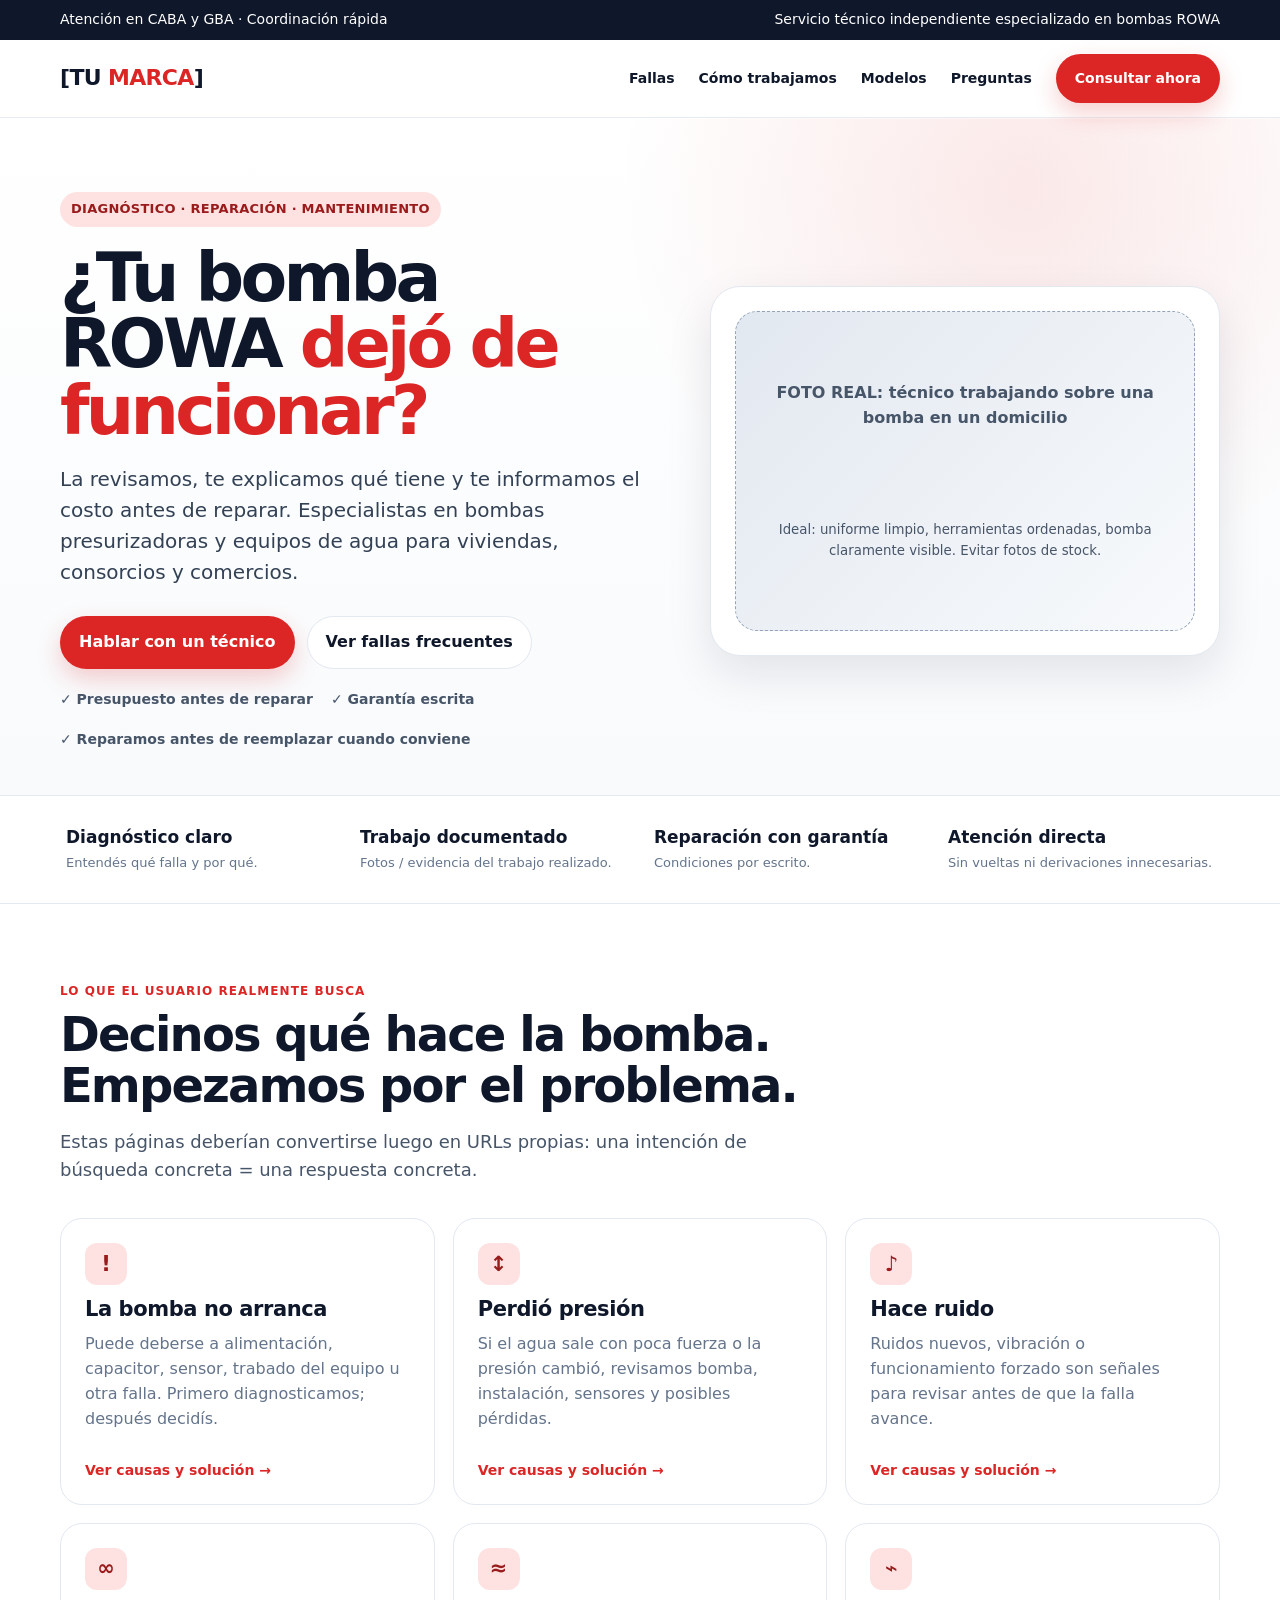
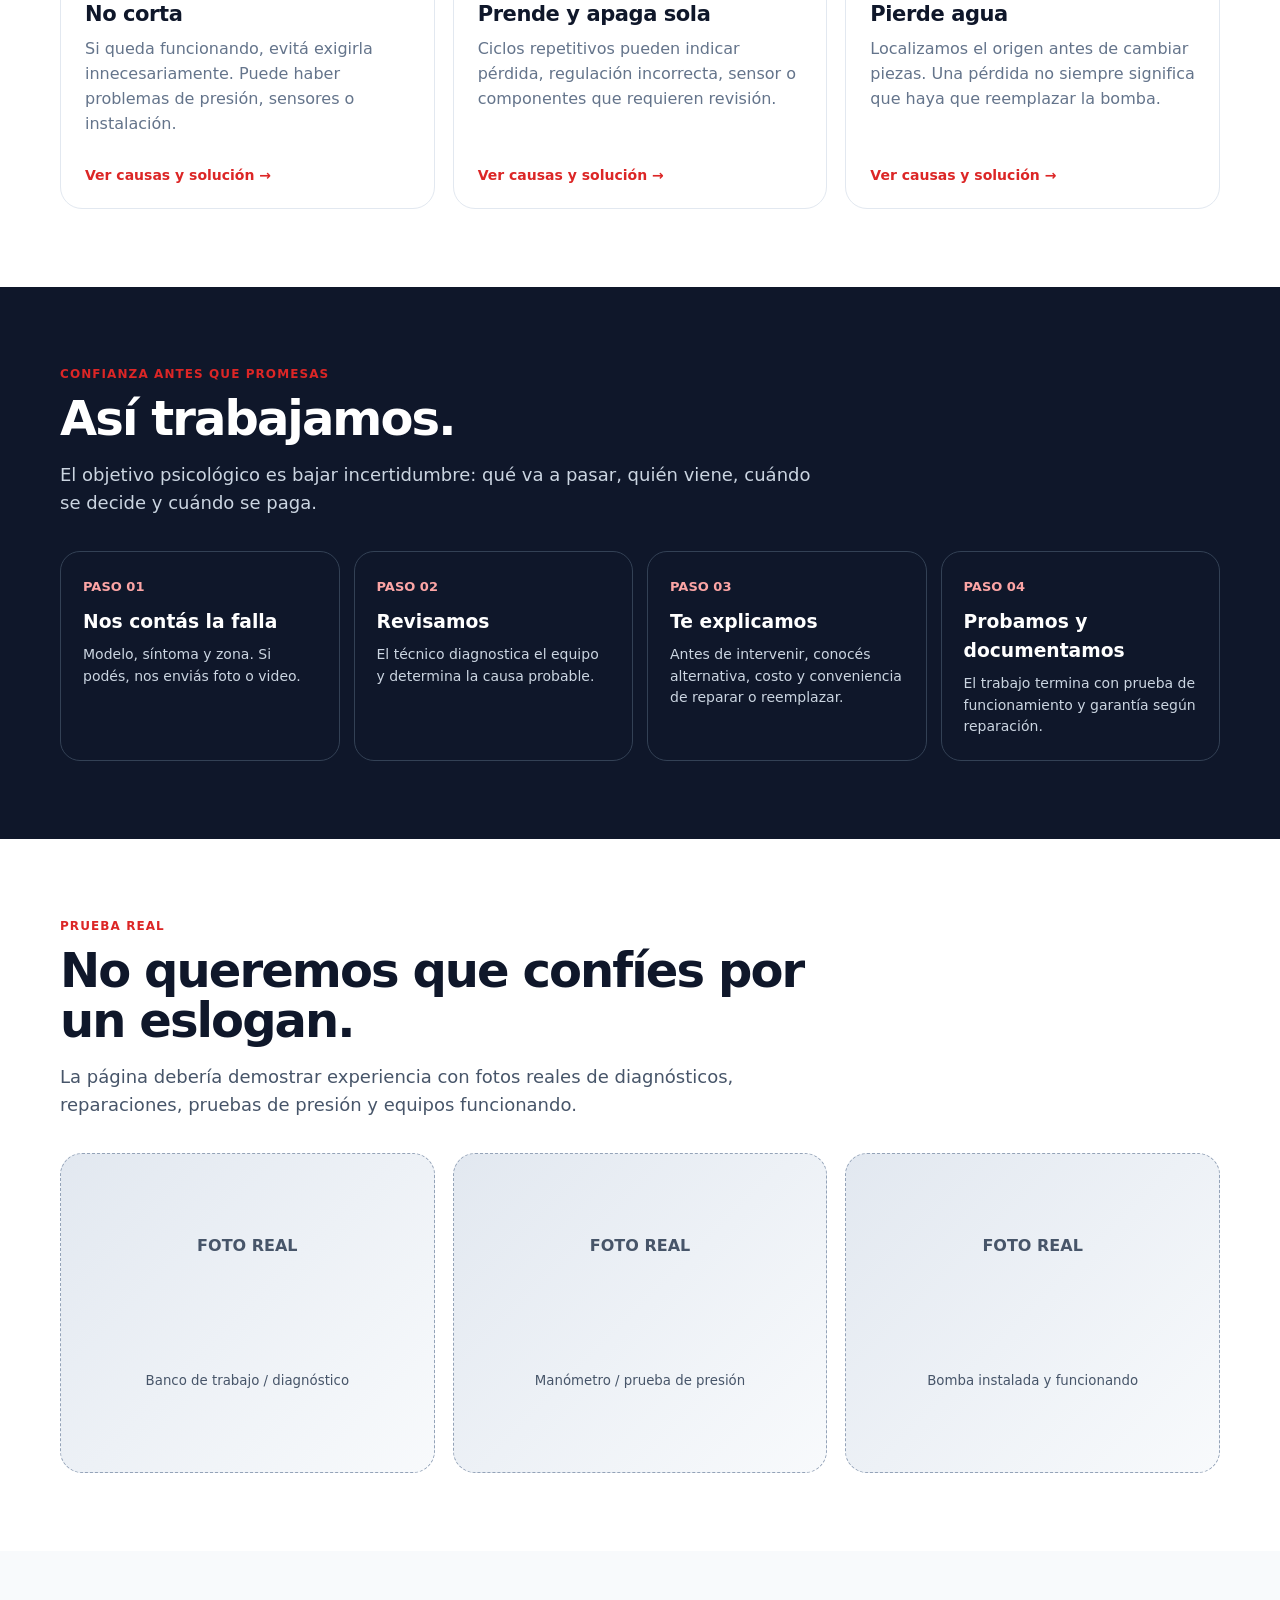
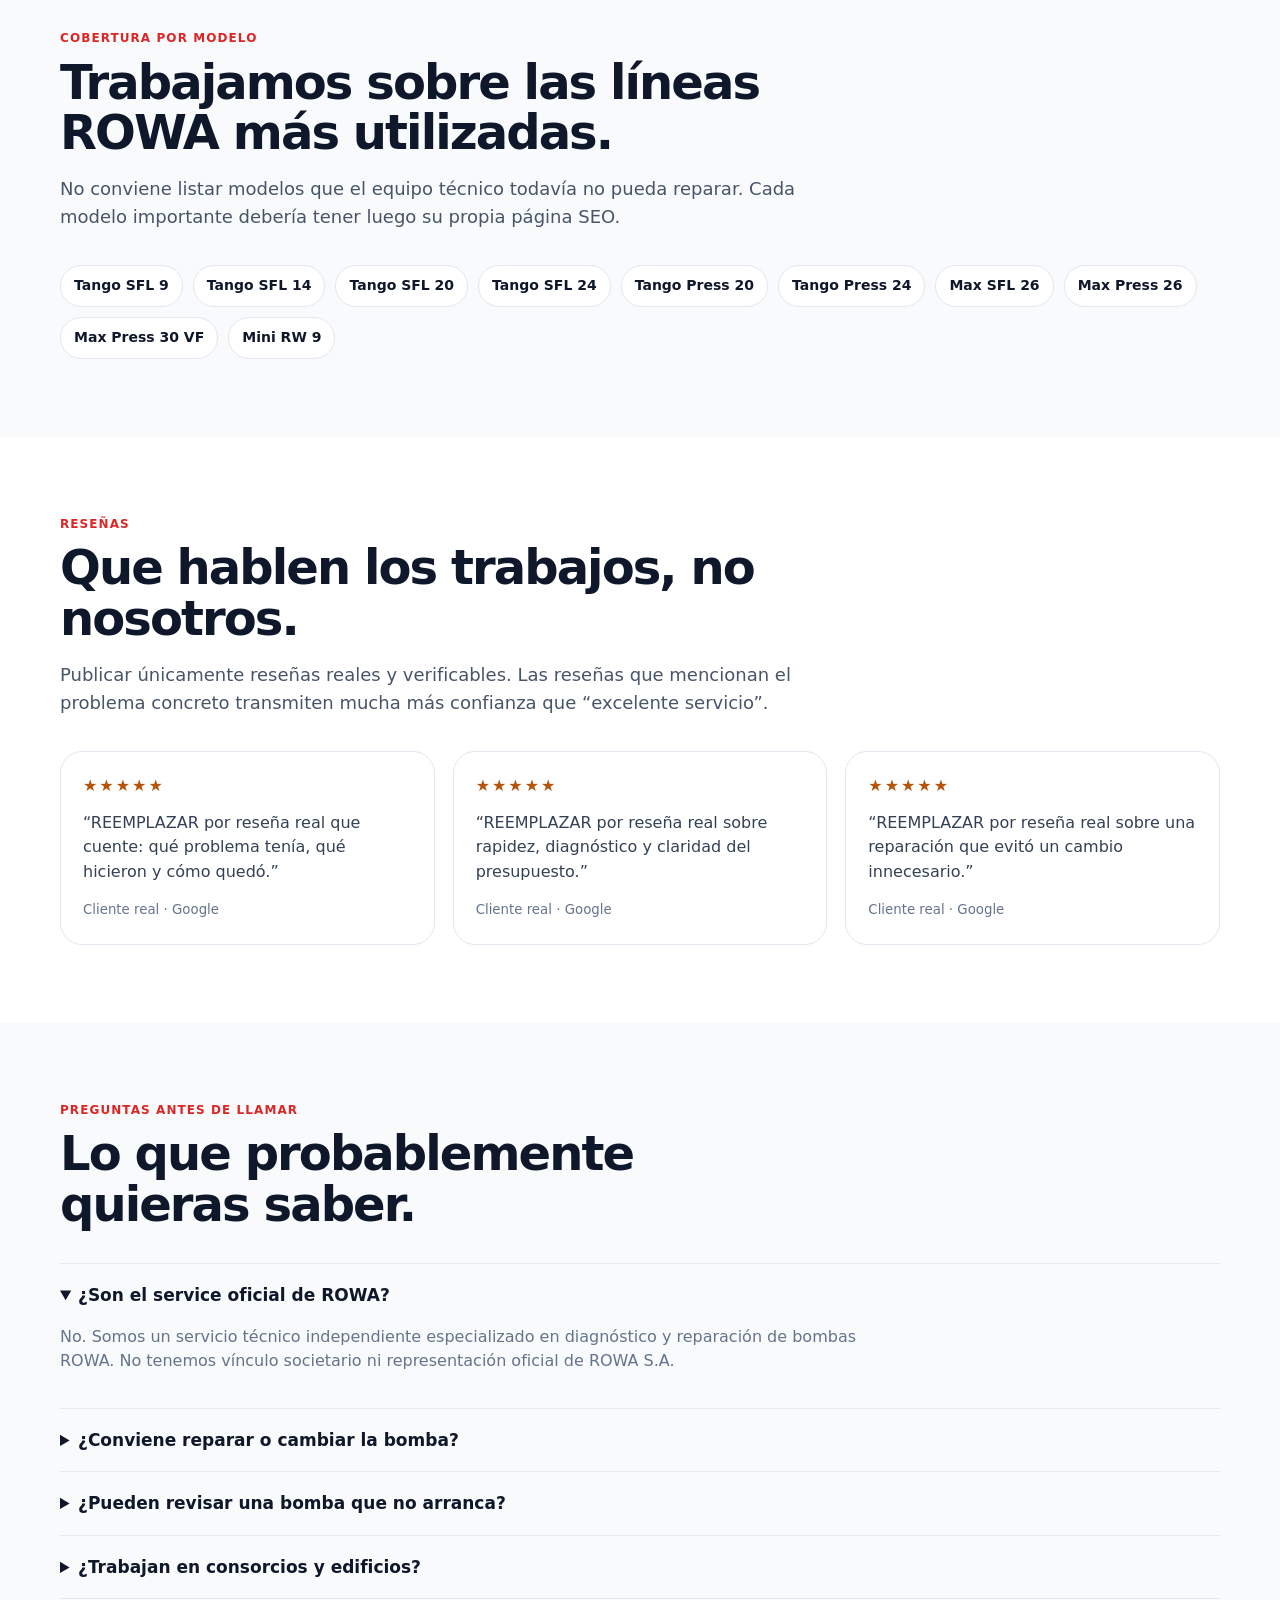
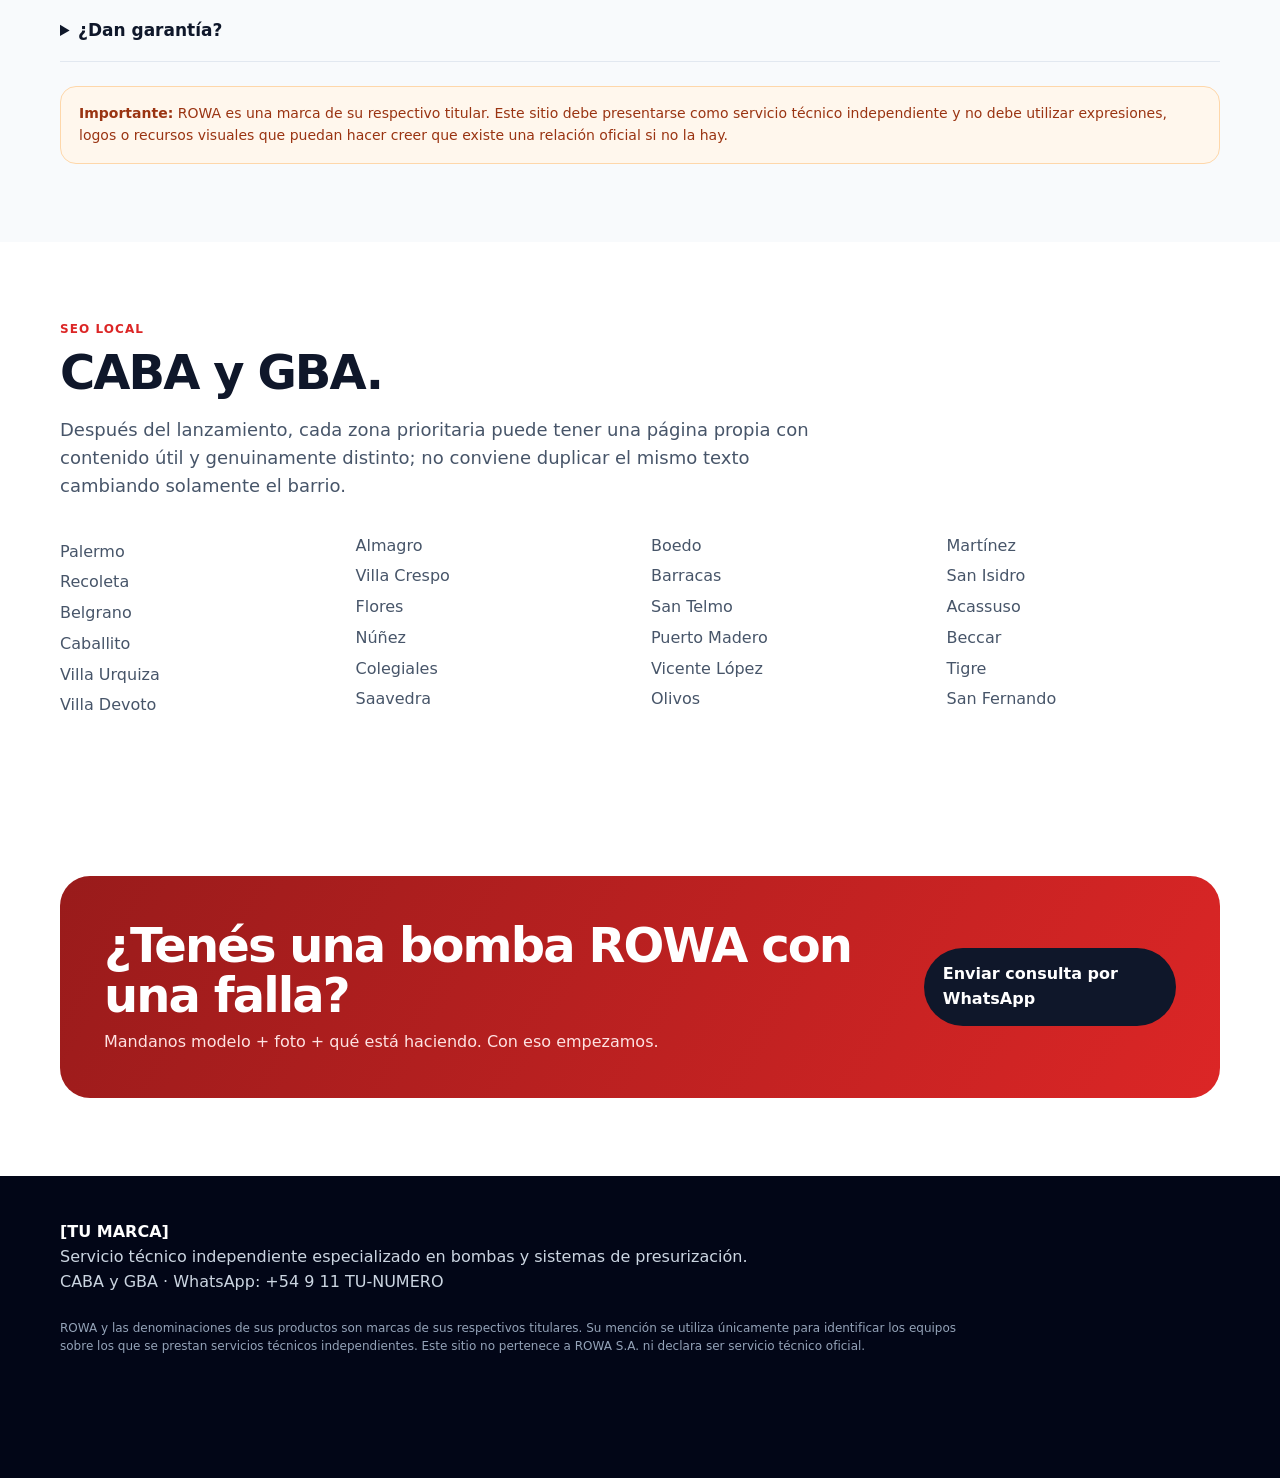
==== commit fd6f68c7: "Rename rowa_landing_seo (1).html to index.html" ====
--- a/index.html
+++ b/index.html
@@ -1,2819 +1,237 @@
-<!DOCTYPE HTML>
-<!--
-	Story by HTML5 UP
-	html5up.net | @ajlkn
-	Free for personal and commercial use under the CCA 3.0 license (html5up.net/license)
-
-	Note: Only needed for demo purposes. Delete for production sites.
--->
-<html>
-	<head>
-		<title>CriyiChalecos - Criyi Productos &reg;</title>
-		<meta charset="utf-8" />
-		<meta name="viewport" content="width=device-width, initial-scale=1, user-scalable=no" />
-		<link rel="stylesheet" href="assets/css/main.css" />
-		<noscript><link rel="stylesheet" href="assets/css/noscript.css" /></noscript>
-	</head>
-	<body class="is-preload">
-
-		<!-- Wrapper -->
-			<div id="wrapper" class="divided">
-
-				<!-- Banner -->
-					<section class="banner style1 orient-left content-align-left image-position-right fullscreen onload-image-fade-in onload-content-fade-right">
-						<div class="content">
-							<h1>CriyiChalecos</h1>
-							<p class="major">Un chaleco pensado para que no te cagues de frío...</a>.</p>
-							<p>Si te gusta la vida al aire libre pero también te gusta hacerte el poronga por ahí cruzando arroyos y subiendo montañas, este producto es para vos ¡A subir esa montaña y posterar la foto en el Feibu o el Istagram!.</p>
-							<ul class="actions stacked">
-								<li><a href="#first" class="button large wide smooth-scroll-middle">Get Started</a></li>
-							</ul>
-						</div>
-						<div class="image">
-							<img src="images/banner.jpg" alt="" />
-						</div>
-					</section>
-
-				<!-- Spotlight -->
-					<section class="spotlight style1 orient-right content-align-left image-position-center onscroll-image-fade-in" id="first">
-						<div class="content">
-							<h2>Probado en las condiciones más extremas</h2>
-							<p>Los CriyiChalecos fueron probados en las condiciones más extremas (duplica). Montañistas profesionales los usan más y más cada día. Declaraciones de uno de nuestros más entusiastas usuarios "en la cumbre hacía un frío de la hostia, pero gracias a los CriyiChalecos nos mantuvimos calentitos como mierda de mono".</p>
-							<ul class="actions stacked">
-								<li><a href="#" class="button">Learn More</a></li>
-							</ul>
-						</div>
-						<div class="image">
-							<img src="images/maxresdefault.jpg" alt="" />
-						</div>
-					</section>
-
-				<!-- Spotlight -->
-					<section class="spotlight style1 orient-left content-align-left image-position-center onscroll-image-fade-in">
-						<div class="content">
-							<h2>No solo para outdoor o treeking</h2>
-							<p>Tenemos un basta experiencia comprobada como proveedores de las Fuerzas Armadas. Son un complento táctico fundamental para el desempeño de misiones en condiciones extremas. Según un integrante de la fuerza "el contralmirante Sonora nos mandó a una misión que era un desastre. Llevamos los CriyiChalecos. No recagaron a tiros, pero calentitos". </p>
-							<ul class="actions stacked">
-								<li><a href="#" class="button">Learn More</a></li>
-							</ul>
-						</div>
-						<div class="image">
-							<img src="images/mil_vest.jpg" alt="" />
-						</div>
-					</section>
-
-				<!-- Spotlight -->
-					<section class="spotlight style1 orient-right content-align-left image-position-center onscroll-image-fade-in">
-						<div class="content">
-							<h2>Spotlight</h2>
-							<p>And yes, this is another <strong>Spotlight</strong> element, and it's also here because I need to fill a bit of space. Naturally, like any other spotlight, you can customize its <span class="demo-controls">appearance with a number of modifiers</span>, as well as assign it an optional <code>onload</code> or <code>onscroll</code> transition modifier (<a href="#reference-spotlight">details</a>).</p>
-							<ul class="actions stacked">
-								<li><a href="#" class="button">Learn More</a></li>
-							</ul>
-						</div>
-						<div class="image">
-							<img src="images/spotlight03.jpg" alt="" />
-						</div>
-					</section>
-
-				<!-- Gallery -->
-					<section class="wrapper style1 align-center">
-						<div class="inner">
-							<h2>Gallery</h2>
-							<p>This is a <strong>Gallery</strong> element. It can behave as a lightbox (when given the <code>lightbox</code> class), and you can customize its <span class="demo-controls">appearance with a number of modifiers</span>, as well as assign it an optional <code>onload</code> or <code>onscroll</code> transition modifier (<a href="#reference-gallery">details</a>).</p>
-						</div>
-
-						<!-- Gallery -->
-							<div class="gallery style2 medium lightbox onscroll-fade-in">
-								<article>
-									<a href="images/gallery/fulls/01.jpg" class="image">
-										<img src="images/gallery/thumbs/01.jpg" alt="" />
-									</a>
-									<div class="caption">
-										<h3>Title</h3>
-										<p>Lorem ipsum dolor amet, consectetur magna etiam elit. Etiam sed ultrices.</p>
-										<ul class="actions fixed">
-											<li><span class="button small">Details</span></li>
-										</ul>
-									</div>
-								</article>
-								<article>
-									<a href="images/gallery/fulls/02.jpg" class="image">
-										<img src="images/gallery/thumbs/02.jpg" alt="" />
-									</a>
-									<div class="caption">
-										<h3>Title</h3>
-										<p>Lorem ipsum dolor amet, consectetur magna etiam elit. Etiam sed ultrices.</p>
-										<ul class="actions fixed">
-											<li><span class="button small">Details</span></li>
-										</ul>
-									</div>
-								</article>
-								<article>
-									<a href="images/gallery/fulls/03.jpg" class="image">
-										<img src="images/gallery/thumbs/03.jpg" alt="" />
-									</a>
-									<div class="caption">
-										<h3>Title</h3>
-										<p>Lorem ipsum dolor amet, consectetur magna etiam elit. Etiam sed ultrices.</p>
-										<ul class="actions fixed">
-											<li><span class="button small">Details</span></li>
-										</ul>
-									</div>
-								</article>
-								<article>
-									<a href="images/gallery/fulls/04.jpg" class="image">
-										<img src="images/gallery/thumbs/04.jpg" alt="" />
-									</a>
-									<div class="caption">
-										<h3>Title</h3>
-										<p>Lorem ipsum dolor amet, consectetur magna etiam elit. Etiam sed ultrices.</p>
-										<ul class="actions fixed">
-											<li><span class="button small">Details</span></li>
-										</ul>
-									</div>
-								</article>
-								<article>
-									<a href="images/gallery/fulls/05.jpg" class="image">
-										<img src="images/gallery/thumbs/05.jpg" alt="" />
-									</a>
-									<div class="caption">
-										<h3>Title</h3>
-										<p>Lorem ipsum dolor amet, consectetur magna etiam elit. Etiam sed ultrices.</p>
-										<ul class="actions fixed">
-											<li><span class="button small">Details</span></li>
-										</ul>
-									</div>
-								</article>
-								<article>
-									<a href="images/gallery/fulls/06.jpg" class="image">
-										<img src="images/gallery/thumbs/06.jpg" alt="" />
-									</a>
-									<div class="caption">
-										<h3>Title</h3>
-										<p>Lorem ipsum dolor amet, consectetur magna etiam elit. Etiam sed ultrices.</p>
-										<ul class="actions fixed">
-											<li><span class="button small">Details</span></li>
-										</ul>
-									</div>
-								</article>
-								<article>
-									<a href="images/gallery/fulls/07.jpg" class="image">
-										<img src="images/gallery/thumbs/07.jpg" alt="" />
-									</a>
-									<div class="caption">
-										<h3>Title</h3>
-										<p>Lorem ipsum dolor amet, consectetur magna etiam elit. Etiam sed ultrices.</p>
-										<ul class="actions fixed">
-											<li><span class="button small">Details</span></li>
-										</ul>
-									</div>
-								</article>
-								<article>
-									<a href="images/gallery/fulls/08.jpg" class="image">
-										<img src="images/gallery/thumbs/08.jpg" alt="" />
-									</a>
-									<div class="caption">
-										<h3>Title</h3>
-										<p>Lorem ipsum dolor amet, consectetur magna etiam elit. Etiam sed ultrices.</p>
-										<ul class="actions fixed">
-											<li><span class="button small">Details</span></li>
-										</ul>
-									</div>
-								</article>
-								<article>
-									<a href="images/gallery/fulls/09.jpg" class="image">
-										<img src="images/gallery/thumbs/09.jpg" alt="" />
-									</a>
-									<div class="caption">
-										<h3>Title</h3>
-										<p>Lorem ipsum dolor amet, consectetur magna etiam elit. Etiam sed ultrices.</p>
-										<ul class="actions fixed">
-											<li><span class="button small">Details</span></li>
-										</ul>
-									</div>
-								</article>
-								<article>
-									<a href="images/gallery/fulls/10.jpg" class="image">
-										<img src="images/gallery/thumbs/10.jpg" alt="" />
-									</a>
-									<div class="caption">
-										<h3>Title</h3>
-										<p>Lorem ipsum dolor amet, consectetur magna etiam elit. Etiam sed ultrices.</p>
-										<ul class="actions fixed">
-											<li><span class="button small">Details</span></li>
-										</ul>
-									</div>
-								</article>
-								<article>
-									<a href="images/gallery/fulls/11.jpg" class="image">
-										<img src="images/gallery/thumbs/11.jpg" alt="" />
-									</a>
-									<div class="caption">
-										<h3>Title</h3>
-										<p>Lorem ipsum dolor amet, consectetur magna etiam elit. Etiam sed ultrices.</p>
-										<ul class="actions fixed">
-											<li><span class="button small">Details</span></li>
-										</ul>
-									</div>
-								</article>
-								<article>
-									<a href="images/gallery/fulls/12.jpg" class="image">
-										<img src="images/gallery/thumbs/12.jpg" alt="" />
-									</a>
-									<div class="caption">
-										<h3>Title</h3>
-										<p>Lorem ipsum dolor amet, consectetur magna etiam elit. Etiam sed ultrices.</p>
-										<ul class="actions fixed">
-											<li><span class="button small">Details</span></li>
-										</ul>
-									</div>
-								</article>
-							</div>
-
-					</section>
-
-				<!-- Items -->
-					<section class="wrapper style1 align-center">
-						<div class="inner">
-							<h2>Items</h2>
-							<p>This is an <strong>Items</strong> element, and it's basically just a grid for organizing items of various types. You can customize its <span class="demo-controls">appearance with a number of modifiers</span>, as well as assign it an optional <code>onload</code> or <code>onscroll</code> transition modifier (<a href="#reference-items">details</a>).</p>
-							<div class="items style1 medium onscroll-fade-in">
-								<section>
-									<span class="icon style2 major fa-gem"></span>
-									<h3>One</h3>
-									<p>Lorem ipsum dolor sit amet, consectetur adipiscing elit. Morbi dui turpis, cursus eget orci amet aliquam congue semper. Etiam eget ultrices risus nec tempor elit.</p>
-								</section>
-								<section>
-									<span class="icon solid style2 major fa-save"></span>
-									<h3>Two</h3>
-									<p>Lorem ipsum dolor sit amet, consectetur adipiscing elit. Morbi dui turpis, cursus eget orci amet aliquam congue semper. Etiam eget ultrices risus nec tempor elit.</p>
-								</section>
-								<section>
-									<span class="icon solid style2 major fa-chart-bar"></span>
-									<h3>Three</h3>
-									<p>Lorem ipsum dolor sit amet, consectetur adipiscing elit. Morbi dui turpis, cursus eget orci amet aliquam congue semper. Etiam eget ultrices risus nec tempor elit.</p>
-								</section>
-								<section>
-									<span class="icon solid style2 major fa-wifi"></span>
-									<h3>Four</h3>
-									<p>Lorem ipsum dolor sit amet, consectetur adipiscing elit. Morbi dui turpis, cursus eget orci amet aliquam congue semper. Etiam eget ultrices risus nec tempor elit.</p>
-								</section>
-								<section>
-									<span class="icon solid style2 major fa-cog"></span>
-									<h3>Five</h3>
-									<p>Lorem ipsum dolor sit amet, consectetur adipiscing elit. Morbi dui turpis, cursus eget orci amet aliquam congue semper. Etiam eget ultrices risus nec tempor elit.</p>
-								</section>
-								<section>
-									<span class="icon style2 major fa-paper-plane"></span>
-									<h3>Six</h3>
-									<p>Lorem ipsum dolor sit amet, consectetur adipiscing elit. Morbi dui turpis, cursus eget orci amet aliquam congue semper. Etiam eget ultrices risus nec tempor elit.</p>
-								</section>
-								<section>
-									<span class="icon solid style2 major fa-desktop"></span>
-									<h3>Seven</h3>
-									<p>Lorem ipsum dolor sit amet, consectetur adipiscing elit. Morbi dui turpis, cursus eget orci amet aliquam congue semper. Etiam eget ultrices risus nec tempor elit.</p>
-								</section>
-								<section>
-									<span class="icon solid style2 major fa-sync-alt"></span>
-									<h3>Eight</h3>
-									<p>Lorem ipsum dolor sit amet, consectetur adipiscing elit. Morbi dui turpis, cursus eget orci amet aliquam congue semper. Etiam eget ultrices risus nec tempor elit.</p>
-								</section>
-								<section>
-									<span class="icon solid style2 major fa-hashtag"></span>
-									<h3>Nine</h3>
-									<p>Lorem ipsum dolor sit amet, consectetur adipiscing elit. Morbi dui turpis, cursus eget orci amet aliquam congue semper. Etiam eget ultrices risus nec tempor elit.</p>
-								</section>
-								<section>
-									<span class="icon solid style2 major fa-bolt"></span>
-									<h3>Ten</h3>
-									<p>Lorem ipsum dolor sit amet, consectetur adipiscing elit. Morbi dui turpis, cursus eget orci amet aliquam congue semper. Etiam eget ultrices risus nec tempor elit.</p>
-								</section>
-								<section>
-									<span class="icon style2 major fa-envelope"></span>
-									<h3>Eleven</h3>
-									<p>Lorem ipsum dolor sit amet, consectetur adipiscing elit. Morbi dui turpis, cursus eget orci amet aliquam congue semper. Etiam eget ultrices risus nec tempor elit.</p>
-								</section>
-								<section>
-									<span class="icon solid style2 major fa-leaf"></span>
-									<h3>Twelve</h3>
-									<p>Lorem ipsum dolor sit amet, consectetur adipiscing elit. Morbi dui turpis, cursus eget orci amet aliquam congue semper. Etiam eget ultrices risus nec tempor elit.</p>
-								</section>
-							</div>
-						</div>
-					</section>
-
-				<!-- Additional Elements -->
-					<section class="wrapper style1 align-center">
-						<div class="inner">
-							<h2>Additional Elements</h2>
-							<p>Finally, here are some additional elements you <em>might</em> find useful (and yup, they look fine with any <span class="demo-controls">appearance</span>).</p>
-							<div class="index align-left">
-
-								<!-- Text -->
-									<section>
-										<header>
-											<h3>Text</h3>
-										</header>
-										<div class="content">
-
-											<p>This is <b>bold</b> and this is <strong>strong</strong>. This is <i>italic</i> and this is <em>emphasized</em>.
-											This is <sup>superscript</sup> text and this is <sub>subscript</sub> text.
-											This is <u>underlined</u> and this is code: <code>for (;;) { ... }</code>.
-											Finally, this is a <a href="#">link</a>.</p>
-
-										</div>
-									</section>
-
-								<!-- Heading -->
-									<section>
-										<header>
-											<h3>Headings</h3>
-										</header>
-										<div class="content">
-
-											<h1>Heading Level 1</h1>
-											<h2>Heading Level 2</h2>
-											<h3>Heading Level 3</h3>
-											<h4>Heading Level 4</h4>
-											<h5>Heading Level 5</h5>
-											<h6>Heading Level 6</h6>
-
-											<hr />
-
-											<header>
-												<h1>Heading with a Subtitle</h1>
-												<p>Lorem ipsum dolor sit amet nullam id egestas urna aliquam</p>
-											</header>
-											<p>Nunc lacinia ante nunc ac lobortis. Interdum adipiscing gravida odio porttitor sem non mi integer non faucibus ornare mi ut ante amet placerat aliquet. Volutpat eu sed ante lacinia sapien lorem accumsan varius montes viverra nibh in adipiscing blandit tempus accumsan.</p>
-
-											<hr />
-
-											<header>
-												<h2>Heading with a Subtitle</h2>
-												<p>Lorem ipsum dolor sit amet nullam id egestas urna aliquam</p>
-											</header>
-											<p>Nunc lacinia ante nunc ac lobortis. Interdum adipiscing gravida odio porttitor sem non mi integer non faucibus ornare mi ut ante amet placerat aliquet. Volutpat eu sed ante lacinia sapien lorem accumsan varius montes viverra nibh in adipiscing blandit tempus accumsan.</p>
-
-											<hr />
-
-											<header>
-												<h3>Heading with a Subtitle</h3>
-												<p>Lorem ipsum dolor sit amet nullam id egestas urna aliquam</p>
-											</header>
-											<p>Nunc lacinia ante nunc ac lobortis. Interdum adipiscing gravida odio porttitor sem non mi integer non faucibus ornare mi ut ante amet placerat aliquet. Volutpat eu sed ante lacinia sapien lorem accumsan varius montes viverra nibh in adipiscing blandit tempus accumsan.</p>
-
-										</div>
-									</section>
-
-								<!-- Unordered List -->
-									<section>
-										<header>
-											<h3>Unordered List</h3>
-										</header>
-										<div class="content">
-
-											<h4>Default</h4>
-											<ul>
-												<li>Lorem ipsum dolor sit amet</li>
-												<li>Interdum adipiscing gravida odio</li>
-												<li>Porttitor sem non integer</li>
-												<li>Non faucibus ornare mi ut ante</li>
-												<li>Sagittis adipiscing eleifend</li>
-												<li>Felis amet dolore viverra</li>
-											</ul>
-
-											<h4>Alternate</h4>
-											<ul class="alt">
-												<li>Lorem ipsum dolor sit amet</li>
-												<li>Interdum adipiscing gravida odio</li>
-												<li>Porttitor sem non integer</li>
-												<li>Non faucibus ornare mi ut ante</li>
-												<li>Sagittis adipiscing eleifend</li>
-												<li>Felis amet dolore viverra</li>
-											</ul>
-
-										</div>
-									</section>
-
-								<!-- Ordered List -->
-									<section>
-										<header>
-											<h3>Ordered List</h3>
-										</header>
-										<div class="content">
-
-											<ol>
-												<li>Lorem ipsum dolor sit amet</li>
-												<li>Interdum adipiscing gravida odio</li>
-												<li>Porttitor sem non integer</li>
-												<li>Non faucibus ornare mi ut ante</li>
-												<li>Sagittis adipiscing eleifend</li>
-												<li>Felis amet dolore viverra</li>
-											</ol>
-
-										</div>
-									</section>
-
-								<!-- Definition List -->
-									<section>
-										<header>
-											<h3>Definition List</h3>
-										</header>
-										<div class="content">
-
-											<dl>
-												<dt>Interdum adipiscing odio</dt>
-												<dd>
-													<p>Lorem ipsum dolor vestibulum ante ipsum primis in faucibus vestibulum. Blandit adipiscing eu felis iaculis volutpat ac adipiscing accumsan eu faucibus. Integer ac pellentesque praesent fringilla quis tincidunt felis sagittis eget tempus euismod. Ante ipsum primis vestibulum.</p>
-												</dd>
-												<dt>Non faucibus ornare mi ut ante</dt>
-												<dd>
-													<p>Lorem ipsum dolor vestibulum ante ipsum primis in faucibus vestibulum. Blandit adipiscing eu felis iaculis volutpat ac adipiscing accumsan eu faucibus. Integer ac pellentesque praesent fringilla quis tincidunt felis sagittis eget tempus euismod. Ante ipsum primis vestibulum.</p>
-												</dd>
-												<dt>Felis amet dolore viverra</dt>
-												<dd>
-													<p>Lorem ipsum dolor vestibulum ante ipsum primis in faucibus vestibulum. Blandit adipiscing eu felis iaculis volutpat ac adipiscing accumsan eu faucibus. Integer ac pellentesque praesent fringilla quis tincidunt felis sagittis eget tempus euismod. Ante ipsum primis vestibulum.</p>
-												</dd>
-											</dl>
-
-										</div>
-									</section>
-
-								<!-- Blockquote -->
-									<section>
-										<header>
-											<h3>Blockquote</h3>
-										</header>
-										<div class="content">
-
-											<blockquote>Lorem ipsum dolor vestibulum ante ipsum primis in faucibus vestibulum. Blandit adipiscing eu felis iaculis volutpat ac adipiscing accumsan eu faucibus. Integer ac pellentesque praesent fringilla quis tincidunt felis sagittis eget tempus euismod. Ante ipsum primis vestibulum.</blockquote>
-
-										</div>
-									</section>
-
-								<!-- Code -->
-									<section>
-										<header>
-											<h3>Code</h3>
-										</header>
-										<div class="content">
-
-											<pre><code>i = 0;
-
-while (!deck.isInOrder()) {
-    print 'Iteration ' + i;
-    deck.shuffle();
-    i++;
-}
-
-print 'It took ' + i + ' iterations to sort the deck.';
-</code></pre>
-
-										</div>
-									</section>
-
-								<!-- Icons -->
-									<section>
-										<header>
-											<h3>Icons</h3>
-										</header>
-										<div class="content">
-
-											<h4>Style #1</h4>
-											<ul class="icons">
-												<li><a href="#" class="icon brands style1 fa-twitter"><span class="label">Twitter</span></a></li>
-												<li><a href="#" class="icon brands style1 fa-facebook-f"><span class="label">Facebook</span></a></li>
-												<li><a href="#" class="icon brands style1 fa-instagram"><span class="label">Instagram</span></a></li>
-												<li><a href="#" class="icon brands style1 fa-github"><span class="label">Github</span></a></li>
-												<li><a href="#" class="icon brands style1 fa-dribbble"><span class="label">Dribbble</span></a></li>
-											</ul>
-
-											<h4>Style #2</h4>
-											<ul class="icons">
-												<li><a href="#" class="icon brands style2 fa-twitter"><span class="label">Twitter</span></a></li>
-												<li><a href="#" class="icon brands style2 fa-facebook-f"><span class="label">Facebook</span></a></li>
-												<li><a href="#" class="icon brands style2 fa-instagram"><span class="label">Instagram</span></a></li>
-												<li><a href="#" class="icon brands style2 fa-github"><span class="label">Github</span></a></li>
-												<li><a href="#" class="icon brands style2 fa-dribbble"><span class="label">Dribbble</span></a></li>
-											</ul>
-
-										</div>
-									</section>
-
-								<!-- Buttons -->
-									<section>
-										<header>
-											<h3>Buttons</h3>
-										</header>
-										<div class="content">
-
-											<ul class="actions">
-												<li><a href="#" class="button primary">Primary</a></li>
-												<li><a href="#" class="button">Default</a></li>
-											</ul>
-											<ul class="actions">
-												<li><a href="#" class="button primary large">Large</a></li>
-												<li><a href="#" class="button">Default</a></li>
-												<li><a href="#" class="button small">Small</a></li>
-											</ul>
-											<ul class="actions fit">
-												<li><a href="#" class="button primary fit">Fit</a></li>
-												<li><a href="#" class="button fit">Fit</a></li>
-												<li><a href="#" class="button primary fit">Fit</a></li>
-												<li><a href="#" class="button fit">Fit</a></li>
-											</ul>
-											<ul class="actions fit small">
-												<li><a href="#" class="button primary fit small">Fit + Small</a></li>
-												<li><a href="#" class="button fit small">Fit + Small</a></li>
-												<li><a href="#" class="button primary fit small">Fit + Small</a></li>
-												<li><a href="#" class="button fit small">Fit + Small</a></li>
-											</ul>
-											<ul class="actions">
-												<li><a href="#" class="button primary icon solid fa-search">Icon</a></li>
-												<li><a href="#" class="button icon solid fa-download">Icon</a></li>
-											</ul>
-											<ul class="actions">
-												<li><span class="button primary disabled">Primary</span></li>
-												<li><span class="button disabled">Default</span></li>
-											</ul>
-
-										</div>
-									</section>
-
-								<!-- Actions -->
-									<section>
-										<header>
-											<h3>Actions</h3>
-										</header>
-										<div class="content">
-
-											<h4>Default</h4>
-											<ul class="actions">
-												<li><a href="#" class="button primary">Default</a></li>
-												<li><a href="#" class="button">Default</a></li>
-											</ul>
-
-											<h4>Small</h4>
-											<ul class="actions small">
-												<li><a href="#" class="button primary small">Small</a></li>
-												<li><a href="#" class="button small">Small</a></li>
-											</ul>
-
-											<h4>Stacked</h4>
-											<ul class="actions stacked">
-												<li><a href="#" class="button primary">Default</a></li>
-												<li><a href="#" class="button">Default</a></li>
-											</ul>
-
-											<h4>Stacked + Fit</h4>
-											<ul class="actions stacked">
-												<li><a href="#" class="button primary fit">Default</a></li>
-												<li><a href="#" class="button fit">Default</a></li>
-											</ul>
-
-										</div>
-									</section>
-
-								<!-- Form -->
-									<section>
-										<header>
-											<h3>Form</h3>
-										</header>
-										<div class="content">
-
-											<form method="post" action="#">
-												<div class="fields">
-													<div class="field half">
-														<label for="name">Name</label>
-														<input type="text" name="name" id="name" value="" />
-													</div>
-													<div class="field half">
-														<label for="email">Email</label>
-														<input type="email" name="email" id="email" value="" />
-													</div>
-													<div class="field">
-														<label for="department">Department</label>
-														<select name="department" id="department">
-															<option value="">- Category -</option>
-															<option value="1">Manufacturing</option>
-															<option value="2">Shipping</option>
-															<option value="3">Administration</option>
-															<option value="4">Human Resources</option>
-														</select>
-													</div>
-													<div class="field third">
-														<input type="radio" id="priority-low" name="priority" checked />
-														<label for="priority-low">Low Priority</label>
-													</div>
-													<div class="field third">
-														<input type="radio" id="priority-normal" name="priority" />
-														<label for="priority-normal">Normal Priority</label>
-													</div>
-													<div class="field third">
-														<input type="radio" id="priority-high" name="priority" />
-														<label for="priority-high">High Priority</label>
-													</div>
-													<div class="field">
-														<label for="message">Message</label>
-														<textarea name="message" id="message" rows="6"></textarea>
-													</div>
-													<div class="field half">
-														<input type="checkbox" id="copy" name="copy" />
-														<label for="copy">Email me a copy of this message</label>
-													</div>
-													<div class="field half">
-														<input type="checkbox" id="human" name="human" checked />
-														<label for="human">I am a human and not a robot</label>
-													</div>
-												</div>
-												<ul class="actions">
-													<li><input type="submit" name="submit" id="submit" value="Send Message" /></li>
-												</ul>
-											</form>
-
-										</div>
-									</section>
-
-								<!-- Table -->
-									<section>
-										<header>
-											<h3>Table</h3>
-										</header>
-										<div class="content">
-
-											<h4>Default</h4>
-											<div class="table-wrapper">
-												<table>
-													<thead>
-														<tr>
-															<th>Name</th>
-															<th>Description</th>
-															<th>Price</th>
-														</tr>
-													</thead>
-													<tbody>
-														<tr>
-															<td>Item 1</td>
-															<td>Ante turpis integer aliquet porttitor.</td>
-															<td>29.99</td>
-														</tr>
-														<tr>
-															<td>Item 2</td>
-															<td>Vis ac commodo adipiscing arcu aliquet.</td>
-															<td>19.99</td>
-														</tr>
-														<tr>
-															<td>Item 3</td>
-															<td> Morbi faucibus arcu accumsan lorem.</td>
-															<td>29.99</td>
-														</tr>
-														<tr>
-															<td>Item 4</td>
-															<td>Vitae integer tempus condimentum.</td>
-															<td>19.99</td>
-														</tr>
-														<tr>
-															<td>Item 5</td>
-															<td>Ante turpis integer aliquet porttitor.</td>
-															<td>29.99</td>
-														</tr>
-													</tbody>
-													<tfoot>
-														<tr>
-															<td colspan="2"></td>
-															<td>100.00</td>
-														</tr>
-													</tfoot>
-												</table>
-											</div>
-
-											<h4>Alternate</h4>
-											<div class="table-wrapper">
-												<table class="alt">
-													<thead>
-														<tr>
-															<th>Name</th>
-															<th>Description</th>
-															<th>Price</th>
-														</tr>
-													</thead>
-													<tbody>
-														<tr>
-															<td>Item 1</td>
-															<td>Ante turpis integer aliquet porttitor.</td>
-															<td>29.99</td>
-														</tr>
-														<tr>
-															<td>Item 2</td>
-															<td>Vis ac commodo adipiscing arcu aliquet.</td>
-															<td>19.99</td>
-														</tr>
-														<tr>
-															<td>Item 3</td>
-															<td> Morbi faucibus arcu accumsan lorem.</td>
-															<td>29.99</td>
-														</tr>
-														<tr>
-															<td>Item 4</td>
-															<td>Vitae integer tempus condimentum.</td>
-															<td>19.99</td>
-														</tr>
-														<tr>
-															<td>Item 5</td>
-															<td>Ante turpis integer aliquet porttitor.</td>
-															<td>29.99</td>
-														</tr>
-													</tbody>
-													<tfoot>
-														<tr>
-															<td colspan="2"></td>
-															<td>100.00</td>
-														</tr>
-													</tfoot>
-												</table>
-											</div>
-
-										</div>
-									</section>
-
-								<!-- Images -->
-									<section>
-										<header>
-											<h3>Images</h3>
-										</header>
-										<div class="content">
-
-											<h4>Fit</h4>
-											<span class="image fit"><img src="images/banner.jpg" alt="" /></span>
-
-											<h4>Left</h4>
-											<p><span class="image left"><img src="images/pic01.jpg" alt="" /></span>Lorem ipsum dolor sit accumsan interdum nisi, quis tincidunt felis sagittis eget. tempus euismod. Vestibulum ante ipsum primis in faucibus vestibulum. Blandit adipiscing eu felis iaculis volutpat ac adipiscing accumsan eu faucibus. Integer ac pellentesque praesent tincidunt felis sagittis eget. tempus euismod. Vestibulum ante ipsum primis sagittis eget. tempus euismod. Vestibulum ante ipsum primis in faucibus vestibulum. Blandit adipiscing eu felis iaculis volutpat ac adipiscing accumsan eu faucibus. Integer ac pellentesque praesent tincidunt felis sagittis eget. tempus euismod. Vestibulum ante ipsum primis in faucibus vestibulum. Blandit adipiscing eu felis iaculis volutpat ac adipiscing accumsan eu faucibus. Integer ac pellentesque praesent. Vestibulum ante ipsum primis in faucibus magna blandit adipiscing eu felis iaculis volutpat lorem ipsum dolor sit amet dolor consequat.</p>
-
-											<h4>Right</h4>
-											<p><span class="image right"><img src="images/pic02.jpg" alt="" /></span>Lorem ipsum dolor sit accumsan interdum nisi, quis tincidunt felis sagittis eget. tempus euismod. Vestibulum ante ipsum primis in faucibus vestibulum. Blandit adipiscing eu felis iaculis volutpat ac adipiscing accumsan eu faucibus. Integer ac pellentesque praesent tincidunt felis sagittis eget. tempus euismod. Vestibulum ante ipsum primis sagittis eget. tempus euismod. Vestibulum ante ipsum primis in faucibus vestibulum. Blandit adipiscing eu felis iaculis volutpat ac adipiscing accumsan eu faucibus. Integer ac pellentesque praesent tincidunt felis sagittis eget. tempus euismod. Vestibulum ante ipsum primis in faucibus vestibulum. Blandit adipiscing eu felis iaculis volutpat ac adipiscing accumsan eu faucibus. Integer ac pellentesque praesent. Vestibulum ante ipsum primis in faucibus magna blandit adipiscing eu felis iaculis volutpat lorem ipsum dolor sit amet dolor consequat.</p>
-
-										</div>
-									</section>
-
-								<!-- Box -->
-									<section>
-										<header>
-											<h3>Box</h3>
-										</header>
-										<div class="content">
-
-											<div class="box">
-												<p>Felis sagittis eget tempus primis in faucibus vestibulum. Blandit adipiscing eu felis iaculis volutpat ac adipiscing accumsan eu faucibus. Integer ac pellentesque praesent tincidunt felis sagittis eget. tempus euismod. Magna sed etiam ante ipsum primis in faucibus vestibulum. Blandit adipiscing eu ipsum primis in faucibus vestibulum. Blandit adipiscing eu felis iaculis volutpat ac adipiscing accumsan eu faucibus lorem ipsum dolor sit amet nullam.</p>
-											</div>
-
-										</div>
-									</section>
-
-							</div>
-
-
-						</div>
-					</section>
-
-				<!-- Modifiers -->
-					<section class="wrapper style1 align-center" id="reference">
-						<div class="inner">
-							<h2>Elements Reference</h2>
-							<p>Oh, and this: a handy reference to all the modifiers supported by various elements.</p>
-							<div class="index align-left">
-
-								<!-- Banner -->
-									<section id="reference-banner">
-										<header>
-											<h3>Banner</h3>
-										</header>
-										<div class="content">
-
-											<h4>HTML</h4>
-<pre><code>&lt;section class="banner style<em>(N)</em> <em>(optional modifiers)</em>"&gt;
-  &lt;div class="content"&gt;
-    <em>(content)</em>
-  &lt;/div&gt;
-  &lt;div class="image"&gt;
-    &lt;img src="<em>(image URL)</em>" alt="Alternate text" /&gt;
-  &lt;/div&gt;
-&lt;/section&gt;</code></pre>
-
-											<hr />
-
-											<!-- style1 -->
-												<section>
-													<h4><code>banner style1</code></h4>
-													<p>A 50/50 vertical split between content and an image. Supports these modifiers:</p>
-
-													<div class="table-wrapper">
-														<table class="alt uniform fixed">
-															<tbody>
-																<tr>
-																	<td><code>fullscreen</code></td>
-																	<td>Fills the height of the screen.</td>
-																</tr>
-																<tr class="alt">
-																	<td colspan="2"></td>
-																</tr>
-																<tr>
-																	<td><code>orient-left</code></td>
-																	<td>Shows content on the left, image on the right.</td>
-																</tr>
-																<tr>
-																	<td><code>orient-right</code></td>
-																	<td>Shows content on the right, image on the left.</td>
-																</tr>
-																<tr class="alt">
-																	<td colspan="2"></td>
-																</tr>
-																<tr>
-																	<td><code>content-align-left</code></td>
-																	<td>Left-aligns content.</td>
-																</tr>
-																<tr>
-																	<td><code>content-align-center</code></td>
-																	<td>Center-aligns content.</td>
-																</tr>
-																<tr>
-																	<td><code>content-align-right</code></td>
-																	<td>Right-aligns content.</td>
-																</tr>
-																<tr class="alt">
-																	<td colspan="2"></td>
-																</tr>
-																<tr>
-																	<td><code>image-position-left</code></td>
-																	<td>Left-positions image.</td>
-																</tr>
-																<tr>
-																	<td><code>image-position-center</code></td>
-																	<td>Center-positions image.</td>
-																</tr>
-																<tr>
-																	<td><code>image-position-right</code></td>
-																	<td>Right-positions image.</td>
-																</tr>
-																<tr class="alt">
-																	<td colspan="2"></td>
-																</tr>
-																<tr>
-																	<td><code>onload-content-fade-up</code></td>
-																	<td>Fades content up on page load.</td>
-																</tr>
-																<tr>
-																	<td><code>onload-content-fade-down</code></td>
-																	<td>Fades content down on page load.</td>
-																</tr>
-																<tr>
-																	<td><code>onload-content-fade-left</code></td>
-																	<td>Fades content left on page load.</td>
-																</tr>
-																<tr>
-																	<td><code>onload-content-fade-right</code></td>
-																	<td>Fades content right on page load.</td>
-																</tr>
-																<tr>
-																	<td><code>onload-content-fade-in</code></td>
-																	<td>Fades in content on page load.</td>
-																</tr>
-																<tr>
-																	<td><code>onload-image-fade-in</code></td>
-																	<td>Fades in image on page load.</td>
-																</tr>
-																<tr class="alt">
-																	<td colspan="2"></td>
-																</tr>
-																<tr>
-																	<td><code>onscroll-content-fade-up</code></td>
-																	<td>Fades content up on page scroll.</td>
-																</tr>
-																<tr>
-																	<td><code>onscroll-content-fade-down</code></td>
-																	<td>Fades content down on page scroll.</td>
-																</tr>
-																<tr>
-																	<td><code>onscroll-content-fade-left</code></td>
-																	<td>Fades content left on page scroll.</td>
-																</tr>
-																<tr>
-																	<td><code>onscroll-content-fade-right</code></td>
-																	<td>Fades content right on page scroll.</td>
-																</tr>
-																<tr>
-																	<td><code>onscroll-content-fade-in</code></td>
-																	<td>Fades in content on page scroll.</td>
-																</tr>
-																<tr>
-																	<td><code>onscroll-image-fade-in</code></td>
-																	<td>Fades in image on page scroll.</td>
-																</tr>
-																<tr class="alt">
-																	<td colspan="2"></td>
-																</tr>
-																<tr>
-																	<td><code>invert</code></td>
-																	<td>Inverts the color scheme.</td>
-																</tr>
-																<tr>
-																	<td><code>color1</code></td>
-																	<td>Uses background color #1.</td>
-																</tr>
-																<tr>
-																	<td><code>color2</code></td>
-																	<td>Uses background color #2.</td>
-																</tr>
-																<tr>
-																	<td><code>color3</code></td>
-																	<td>Uses background color #3.</td>
-																</tr>
-																<tr>
-																	<td><code>color4</code></td>
-																	<td>Uses background color #4.</td>
-																</tr>
-																<tr>
-																	<td><code>color5</code></td>
-																	<td>Uses background color #5.</td>
-																</tr>
-																<tr>
-																	<td><code>color6</code></td>
-																	<td>Uses background color #6.</td>
-																</tr>
-																<tr>
-																	<td><code>color7</code></td>
-																	<td>Uses background color #7.</td>
-																</tr>
-															</tbody>
-														</table>
-													</div>
-												</section>
-
-											<hr />
-
-											<!-- style2 -->
-												<section>
-													<h4><code>banner style2</code></h4>
-													<p>Boxed-in content set against an image background, and attached to either side of the screen or centered. Supports these modifiers:</p>
-
-													<div class="table-wrapper">
-														<table class="alt uniform fixed">
-															<tbody>
-																<tr>
-																	<td><code>fullscreen</code></td>
-																	<td>Fills the height of the screen.</td>
-																</tr>
-																<tr class="alt">
-																	<td colspan="2"></td>
-																</tr>
-																<tr>
-																	<td><code>orient-left</code></td>
-																	<td>Attaches the content box to the left edge of the screen.</td>
-																</tr>
-																<tr>
-																	<td><code>orient-center</code></td>
-																	<td>Places the content box in the center of the screen.</td>
-																</tr>
-																<tr>
-																	<td><code>orient-right</code></td>
-																	<td>Attaches the content box to the right edge of the screen.</td>
-																</tr>
-																<tr class="alt">
-																	<td colspan="2"></td>
-																</tr>
-																<tr>
-																	<td><code>content-align-left</code></td>
-																	<td>Left-aligns content.</td>
-																</tr>
-																<tr>
-																	<td><code>content-align-center</code></td>
-																	<td>Center-aligns content.</td>
-																</tr>
-																<tr>
-																	<td><code>content-align-right</code></td>
-																	<td>Right-aligns content.</td>
-																</tr>
-																<tr class="alt">
-																	<td colspan="2"></td>
-																</tr>
-																<tr>
-																	<td><code>image-position-left</code></td>
-																	<td>Left-positions image.</td>
-																</tr>
-																<tr>
-																	<td><code>image-position-center</code></td>
-																	<td>Center-positions image.</td>
-																</tr>
-																<tr>
-																	<td><code>image-position-right</code></td>
-																	<td>Right-positions image.</td>
-																</tr>
-																<tr class="alt">
-																	<td colspan="2"></td>
-																</tr>
-																<tr>
-																	<td><code>onload-content-fade-up</code></td>
-																	<td>Fades content up on page load.</td>
-																</tr>
-																<tr>
-																	<td><code>onload-content-fade-down</code></td>
-																	<td>Fades content down on page load.</td>
-																</tr>
-																<tr>
-																	<td><code>onload-content-fade-left</code></td>
-																	<td>Fades content left on page load.</td>
-																</tr>
-																<tr>
-																	<td><code>onload-content-fade-right</code></td>
-																	<td>Fades content right on page load.</td>
-																</tr>
-																<tr>
-																	<td><code>onload-content-fade-in</code></td>
-																	<td>Fades in content on page load.</td>
-																</tr>
-																<tr>
-																	<td><code>onload-image-fade-in</code></td>
-																	<td>Fades in image on page load.</td>
-																</tr>
-																<tr class="alt">
-																	<td colspan="2"></td>
-																</tr>
-																<tr>
-																	<td><code>onscroll-content-fade-up</code></td>
-																	<td>Fades content up on page scroll.</td>
-																</tr>
-																<tr>
-																	<td><code>onscroll-content-fade-down</code></td>
-																	<td>Fades content down on page scroll.</td>
-																</tr>
-																<tr>
-																	<td><code>onscroll-content-fade-left</code></td>
-																	<td>Fades content left on page scroll.</td>
-																</tr>
-																<tr>
-																	<td><code>onscroll-content-fade-right</code></td>
-																	<td>Fades content right on page scroll.</td>
-																</tr>
-																<tr>
-																	<td><code>onscroll-content-fade-in</code></td>
-																	<td>Fades in content on page scroll.</td>
-																</tr>
-																<tr>
-																	<td><code>onscroll-image-fade-in</code></td>
-																	<td>Fades in image on page scroll.</td>
-																</tr>
-																<tr class="alt">
-																	<td colspan="2"></td>
-																</tr>
-																<tr>
-																	<td><code>invert</code></td>
-																	<td>Inverts the color scheme.</td>
-																</tr>
-																<tr>
-																	<td><code>color1</code></td>
-																	<td>Uses background color #1.</td>
-																</tr>
-																<tr>
-																	<td><code>color2</code></td>
-																	<td>Uses background color #2.</td>
-																</tr>
-																<tr>
-																	<td><code>color3</code></td>
-																	<td>Uses background color #3.</td>
-																</tr>
-																<tr>
-																	<td><code>color4</code></td>
-																	<td>Uses background color #4.</td>
-																</tr>
-																<tr>
-																	<td><code>color5</code></td>
-																	<td>Uses background color #5.</td>
-																</tr>
-																<tr>
-																	<td><code>color6</code></td>
-																	<td>Uses background color #6.</td>
-																</tr>
-																<tr>
-																	<td><code>color7</code></td>
-																	<td>Uses background color #7.</td>
-																</tr>
-															</tbody>
-														</table>
-													</div>
-												</section>
-
-											<hr />
-
-											<!-- style3 -->
-												<section>
-													<h4><code>banner style3</code></h4>
-													<p>An image within a circular frame placed to the side of content. Supports these modifiers:</p>
-
-													<div class="table-wrapper">
-														<table class="alt uniform fixed">
-															<tbody>
-																<tr>
-																	<td><code>fullscreen</code></td>
-																	<td>Fills the height of the screen.</td>
-																</tr>
-																<tr class="alt">
-																	<td colspan="2"></td>
-																</tr>
-																<tr>
-																	<td><code>orient-left</code></td>
-																	<td>Places the content on the left, image on the right.</td>
-																</tr>
-																<tr>
-																	<td><code>orient-right</code></td>
-																	<td>Places the content on the right, image on the left.</td>
-																</tr>
-																<tr class="alt">
-																	<td colspan="2"></td>
-																</tr>
-																<tr>
-																	<td><code>content-align-left</code></td>
-																	<td>Left-aligns content.</td>
-																</tr>
-																<tr>
-																	<td><code>content-align-center</code></td>
-																	<td>Center-aligns content.</td>
-																</tr>
-																<tr>
-																	<td><code>content-align-right</code></td>
-																	<td>Right-aligns content.</td>
-																</tr>
-																<tr class="alt">
-																	<td colspan="2"></td>
-																</tr>
-																<tr>
-																	<td><code>image-position-left</code></td>
-																	<td>Left-positions image.</td>
-																</tr>
-																<tr>
-																	<td><code>image-position-center</code></td>
-																	<td>Center-positions image.</td>
-																</tr>
-																<tr>
-																	<td><code>image-position-right</code></td>
-																	<td>Right-positions image.</td>
-																</tr>
-																<tr class="alt">
-																	<td colspan="2"></td>
-																</tr>
-																<tr>
-																	<td><code>onload-content-fade-up</code></td>
-																	<td>Fades content up on page load.</td>
-																</tr>
-																<tr>
-																	<td><code>onload-content-fade-down</code></td>
-																	<td>Fades content down on page load.</td>
-																</tr>
-																<tr>
-																	<td><code>onload-content-fade-left</code></td>
-																	<td>Fades content left on page load.</td>
-																</tr>
-																<tr>
-																	<td><code>onload-content-fade-right</code></td>
-																	<td>Fades content right on page load.</td>
-																</tr>
-																<tr>
-																	<td><code>onload-content-fade-in</code></td>
-																	<td>Fades in content on page load.</td>
-																</tr>
-																<tr>
-																	<td><code>onload-image-fade-up</code></td>
-																	<td>Fades image up on page load.</td>
-																</tr>
-																<tr>
-																	<td><code>onload-image-fade-down</code></td>
-																	<td>Fades image down on page load.</td>
-																</tr>
-																<tr>
-																	<td><code>onload-image-fade-left</code></td>
-																	<td>Fades image left on page load.</td>
-																</tr>
-																<tr>
-																	<td><code>onload-image-fade-right</code></td>
-																	<td>Fades image right on page load.</td>
-																</tr>
-																<tr>
-																	<td><code>onload-image-fade-in</code></td>
-																	<td>Fades in image on page load.</td>
-																</tr>
-																<tr class="alt">
-																	<td colspan="2"></td>
-																</tr>
-																<tr>
-																	<td><code>onscroll-content-fade-up</code></td>
-																	<td>Fades content up on page scroll.</td>
-																</tr>
-																<tr>
-																	<td><code>onscroll-content-fade-down</code></td>
-																	<td>Fades content down on page scroll.</td>
-																</tr>
-																<tr>
-																	<td><code>onscroll-content-fade-left</code></td>
-																	<td>Fades content left on page scroll.</td>
-																</tr>
-																<tr>
-																	<td><code>onscroll-content-fade-right</code></td>
-																	<td>Fades content right on page scroll.</td>
-																</tr>
-																<tr>
-																	<td><code>onscroll-content-fade-in</code></td>
-																	<td>Fades in content on page scroll.</td>
-																</tr>
-																<tr>
-																	<td><code>onscroll-image-fade-up</code></td>
-																	<td>Fades image up on page scroll.</td>
-																</tr>
-																<tr>
-																	<td><code>onscroll-image-fade-down</code></td>
-																	<td>Fades image down on page scroll.</td>
-																</tr>
-																<tr>
-																	<td><code>onscroll-image-fade-left</code></td>
-																	<td>Fades image left on page scroll.</td>
-																</tr>
-																<tr>
-																	<td><code>onscroll-image-fade-right</code></td>
-																	<td>Fades image right on page scroll.</td>
-																</tr>
-																<tr>
-																	<td><code>onscroll-image-fade-in</code></td>
-																	<td>Fades in image on page scroll.</td>
-																</tr>
-																<tr class="alt">
-																	<td colspan="2"></td>
-																</tr>
-																<tr>
-																	<td><code>invert</code></td>
-																	<td>Inverts the color scheme.</td>
-																</tr>
-																<tr>
-																	<td><code>color1</code></td>
-																	<td>Uses background color #1.</td>
-																</tr>
-																<tr>
-																	<td><code>color2</code></td>
-																	<td>Uses background color #2.</td>
-																</tr>
-																<tr>
-																	<td><code>color3</code></td>
-																	<td>Uses background color #3.</td>
-																</tr>
-																<tr>
-																	<td><code>color4</code></td>
-																	<td>Uses background color #4.</td>
-																</tr>
-																<tr>
-																	<td><code>color5</code></td>
-																	<td>Uses background color #5.</td>
-																</tr>
-																<tr>
-																	<td><code>color6</code></td>
-																	<td>Uses background color #6.</td>
-																</tr>
-																<tr>
-																	<td><code>color7</code></td>
-																	<td>Uses background color #7.</td>
-																</tr>
-															</tbody>
-														</table>
-													</div>
-												</section>
-
-											<hr />
-
-											<!-- style4 -->
-												<section>
-													<h4><code>banner style4</code></h4>
-													<p>An image within a phone-shaped frame placed to the side of content. Supports these modifiers:</p>
-
-													<div class="table-wrapper">
-														<table class="alt uniform fixed">
-															<tbody>
-																<tr>
-																	<td><code>fullscreen</code></td>
-																	<td>Fills the height of the screen.</td>
-																</tr>
-																<tr class="alt">
-																	<td colspan="2"></td>
-																</tr>
-																<tr>
-																	<td><code>iphone</code></td>
-																	<td>Uses iPhone styling for image frame.</td>
-																</tr>
-																<tr>
-																	<td><code>android</code></td>
-																	<td>Uses Android styling for image frame.</td>
-																</tr>
-																<tr class="alt">
-																	<td colspan="2"></td>
-																</tr>
-																<tr>
-																	<td><code>orient-left</code></td>
-																	<td>Places the content on the left, image on the right.</td>
-																</tr>
-																<tr>
-																	<td><code>orient-right</code></td>
-																	<td>Places the content on the right, image on the left.</td>
-																</tr>
-																<tr class="alt">
-																	<td colspan="2"></td>
-																</tr>
-																<tr>
-																	<td><code>content-align-left</code></td>
-																	<td>Left-aligns content.</td>
-																</tr>
-																<tr>
-																	<td><code>content-align-center</code></td>
-																	<td>Center-aligns content.</td>
-																</tr>
-																<tr>
-																	<td><code>content-align-right</code></td>
-																	<td>Right-aligns content.</td>
-																</tr>
-																<tr class="alt">
-																	<td colspan="2"></td>
-																</tr>
-																<tr>
-																	<td><code>image-position-left</code></td>
-																	<td>Left-positions image.</td>
-																</tr>
-																<tr>
-																	<td><code>image-position-center</code></td>
-																	<td>Center-positions image.</td>
-																</tr>
-																<tr>
-																	<td><code>image-position-right</code></td>
-																	<td>Right-positions image.</td>
-																</tr>
-																<tr class="alt">
-																	<td colspan="2"></td>
-																</tr>
-																<tr>
-																	<td><code>onload-content-fade-up</code></td>
-																	<td>Fades content up on page load.</td>
-																</tr>
-																<tr>
-																	<td><code>onload-content-fade-down</code></td>
-																	<td>Fades content down on page load.</td>
-																</tr>
-																<tr>
-																	<td><code>onload-content-fade-left</code></td>
-																	<td>Fades content left on page load.</td>
-																</tr>
-																<tr>
-																	<td><code>onload-content-fade-right</code></td>
-																	<td>Fades content right on page load.</td>
-																</tr>
-																<tr>
-																	<td><code>onload-content-fade-in</code></td>
-																	<td>Fades in content on page load.</td>
-																</tr>
-																<tr>
-																	<td><code>onload-image-fade-up</code></td>
-																	<td>Fades image up on page load.</td>
-																</tr>
-																<tr>
-																	<td><code>onload-image-fade-down</code></td>
-																	<td>Fades image down on page load.</td>
-																</tr>
-																<tr>
-																	<td><code>onload-image-fade-left</code></td>
-																	<td>Fades image left on page load.</td>
-																</tr>
-																<tr>
-																	<td><code>onload-image-fade-right</code></td>
-																	<td>Fades image right on page load.</td>
-																</tr>
-																<tr>
-																	<td><code>onload-image-fade-in</code></td>
-																	<td>Fades in image on page load.</td>
-																</tr>
-																<tr class="alt">
-																	<td colspan="2"></td>
-																</tr>
-																<tr>
-																	<td><code>onscroll-content-fade-up</code></td>
-																	<td>Fades content up on page scroll.</td>
-																</tr>
-																<tr>
-																	<td><code>onscroll-content-fade-down</code></td>
-																	<td>Fades content down on page scroll.</td>
-																</tr>
-																<tr>
-																	<td><code>onscroll-content-fade-left</code></td>
-																	<td>Fades content left on page scroll.</td>
-																</tr>
-																<tr>
-																	<td><code>onscroll-content-fade-right</code></td>
-																	<td>Fades content right on page scroll.</td>
-																</tr>
-																<tr>
-																	<td><code>onscroll-content-fade-in</code></td>
-																	<td>Fades in content on page scroll.</td>
-																</tr>
-																<tr>
-																	<td><code>onscroll-image-fade-up</code></td>
-																	<td>Fades image up on page scroll.</td>
-																</tr>
-																<tr>
-																	<td><code>onscroll-image-fade-down</code></td>
-																	<td>Fades image down on page scroll.</td>
-																</tr>
-																<tr>
-																	<td><code>onscroll-image-fade-left</code></td>
-																	<td>Fades image left on page scroll.</td>
-																</tr>
-																<tr>
-																	<td><code>onscroll-image-fade-right</code></td>
-																	<td>Fades image right on page scroll.</td>
-																</tr>
-																<tr>
-																	<td><code>onscroll-image-fade-in</code></td>
-																	<td>Fades in image on page scroll.</td>
-																</tr>
-																<tr class="alt">
-																	<td colspan="2"></td>
-																</tr>
-																<tr>
-																	<td><code>invert</code></td>
-																	<td>Inverts the color scheme.</td>
-																</tr>
-																<tr>
-																	<td><code>color1</code></td>
-																	<td>Uses background color #1.</td>
-																</tr>
-																<tr>
-																	<td><code>color2</code></td>
-																	<td>Uses background color #2.</td>
-																</tr>
-																<tr>
-																	<td><code>color3</code></td>
-																	<td>Uses background color #3.</td>
-																</tr>
-																<tr>
-																	<td><code>color4</code></td>
-																	<td>Uses background color #4.</td>
-																</tr>
-																<tr>
-																	<td><code>color5</code></td>
-																	<td>Uses background color #5.</td>
-																</tr>
-																<tr>
-																	<td><code>color6</code></td>
-																	<td>Uses background color #6.</td>
-																</tr>
-																<tr>
-																	<td><code>color7</code></td>
-																	<td>Uses background color #7.</td>
-																</tr>
-															</tbody>
-														</table>
-													</div>
-												</section>
-
-											<hr />
-
-											<!-- style5 -->
-												<section>
-													<h4><code>banner style5</code></h4>
-													<p>Content set directly against an image background. Supports these modifiers:</p>
-
-													<div class="table-wrapper">
-														<table class="alt uniform fixed">
-															<tbody>
-																<tr>
-																	<td><code>fullscreen</code></td>
-																	<td>Fills the height of the screen.</td>
-																</tr>
-																<tr class="alt">
-																	<td colspan="2"></td>
-																</tr>
-																<tr>
-																	<td><code>content-align-left</code></td>
-																	<td>Left-aligns content.</td>
-																</tr>
-																<tr>
-																	<td><code>content-align-center</code></td>
-																	<td>Center-aligns content.</td>
-																</tr>
-																<tr>
-																	<td><code>content-align-right</code></td>
-																	<td>Right-aligns content.</td>
-																</tr>
-																<tr class="alt">
-																	<td colspan="2"></td>
-																</tr>
-																<tr>
-																	<td><code>image-position-left</code></td>
-																	<td>Left-positions image.</td>
-																</tr>
-																<tr>
-																	<td><code>image-position-center</code></td>
-																	<td>Center-positions image.</td>
-																</tr>
-																<tr>
-																	<td><code>image-position-right</code></td>
-																	<td>Right-positions image.</td>
-																</tr>
-																<tr class="alt">
-																	<td colspan="2"></td>
-																</tr>
-																<tr>
-																	<td><code>onload-content-fade-up</code></td>
-																	<td>Fades content up on page load.</td>
-																</tr>
-																<tr>
-																	<td><code>onload-content-fade-down</code></td>
-																	<td>Fades content down on page load.</td>
-																</tr>
-																<tr>
-																	<td><code>onload-content-fade-left</code></td>
-																	<td>Fades content left on page load.</td>
-																</tr>
-																<tr>
-																	<td><code>onload-content-fade-right</code></td>
-																	<td>Fades content right on page load.</td>
-																</tr>
-																<tr>
-																	<td><code>onload-content-fade-in</code></td>
-																	<td>Fades in content on page load.</td>
-																</tr>
-																<tr>
-																	<td><code>onload-image-fade-in</code></td>
-																	<td>Fades in image on page load.</td>
-																</tr>
-																<tr class="alt">
-																	<td colspan="2"></td>
-																</tr>
-																<tr>
-																	<td><code>onscroll-content-fade-up</code></td>
-																	<td>Fades content up on page scroll.</td>
-																</tr>
-																<tr>
-																	<td><code>onscroll-content-fade-down</code></td>
-																	<td>Fades content down on page scroll.</td>
-																</tr>
-																<tr>
-																	<td><code>onscroll-content-fade-left</code></td>
-																	<td>Fades content left on page scroll.</td>
-																</tr>
-																<tr>
-																	<td><code>onscroll-content-fade-right</code></td>
-																	<td>Fades content right on page scroll.</td>
-																</tr>
-																<tr>
-																	<td><code>onscroll-content-fade-in</code></td>
-																	<td>Fades in content on page scroll.</td>
-																</tr>
-																<tr>
-																	<td><code>onscroll-image-fade-in</code></td>
-																	<td>Fades in image on page scroll.</td>
-																</tr>
-																<tr class="alt">
-																	<td colspan="2"></td>
-																</tr>
-																<tr>
-																	<td><code>invert</code></td>
-																	<td>Inverts the color scheme.</td>
-																</tr>
-																<tr>
-																	<td><code>color1</code></td>
-																	<td>Uses background color #1.</td>
-																</tr>
-																<tr>
-																	<td><code>color2</code></td>
-																	<td>Uses background color #2.</td>
-																</tr>
-																<tr>
-																	<td><code>color3</code></td>
-																	<td>Uses background color #3.</td>
-																</tr>
-																<tr>
-																	<td><code>color4</code></td>
-																	<td>Uses background color #4.</td>
-																</tr>
-																<tr>
-																	<td><code>color5</code></td>
-																	<td>Uses background color #5.</td>
-																</tr>
-																<tr>
-																	<td><code>color6</code></td>
-																	<td>Uses background color #6.</td>
-																</tr>
-																<tr>
-																	<td><code>color7</code></td>
-																	<td>Uses background color #7.</td>
-																</tr>
-															</tbody>
-														</table>
-													</div>
-												</section>
-
-										</div>
-									</section>
-
-								<!-- Spotlight -->
-									<section id="reference-spotlight">
-										<header>
-											<h3>Spotlight</h3>
-										</header>
-										<div class="content">
-
-											<h4>HTML</h4>
-<pre><code>&lt;section class="spotlight style<em>(N)</em> <em>(optional modifiers)</em>"&gt;
-  &lt;div class="content"&gt;
-    <em>(content)</em>
-  &lt;/div&gt;
-  &lt;div class="image"&gt;
-    &lt;img src="<em>(image URL)</em>" alt="Alternate text" /&gt;
-  &lt;/div&gt;
-&lt;/section&gt;</code></pre>
-
-											<hr />
-
-											<!-- style1 -->
-												<section>
-													<h4><code>spotlight style1</code></h4>
-													<p>A 30/70 (or 70/30, depending on orientation) vertical split between content and an image. Supports these modifiers:</p>
-
-													<div class="table-wrapper">
-														<table class="alt uniform fixed">
-															<tbody>
-																<tr>
-																	<td><code>orient-left</code></td>
-																	<td>Shows content on the left, image on the right.</td>
-																</tr>
-																<tr>
-																	<td><code>orient-right</code></td>
-																	<td>Shows content on the right, image on the left.</td>
-																</tr>
-																<tr class="alt">
-																	<td colspan="2"></td>
-																</tr>
-																<tr>
-																	<td><code>content-align-left</code></td>
-																	<td>Left-aligns content.</td>
-																</tr>
-																<tr>
-																	<td><code>content-align-center</code></td>
-																	<td>Center-aligns content.</td>
-																</tr>
-																<tr>
-																	<td><code>content-align-right</code></td>
-																	<td>Right-aligns content.</td>
-																</tr>
-																<tr class="alt">
-																	<td colspan="2"></td>
-																</tr>
-																<tr>
-																	<td><code>image-position-left</code></td>
-																	<td>Left-positions image.</td>
-																</tr>
-																<tr>
-																	<td><code>image-position-center</code></td>
-																	<td>Center-positions image.</td>
-																</tr>
-																<tr>
-																	<td><code>image-position-right</code></td>
-																	<td>Right-positions image.</td>
-																</tr>
-																<tr class="alt">
-																	<td colspan="2"></td>
-																</tr>
-																<tr>
-																	<td><code>onload-content-fade-up</code></td>
-																	<td>Fades content up on page load.</td>
-																</tr>
-																<tr>
-																	<td><code>onload-content-fade-down</code></td>
-																	<td>Fades content down on page load.</td>
-																</tr>
-																<tr>
-																	<td><code>onload-content-fade-left</code></td>
-																	<td>Fades content left on page load.</td>
-																</tr>
-																<tr>
-																	<td><code>onload-content-fade-right</code></td>
-																	<td>Fades content right on page load.</td>
-																</tr>
-																<tr>
-																	<td><code>onload-content-fade-in</code></td>
-																	<td>Fades in content on page load.</td>
-																</tr>
-																<tr>
-																	<td><code>onload-image-fade-in</code></td>
-																	<td>Fades in image on page load.</td>
-																</tr>
-																<tr class="alt">
-																	<td colspan="2"></td>
-																</tr>
-																<tr>
-																	<td><code>onscroll-content-fade-up</code></td>
-																	<td>Fades content up on page scroll.</td>
-																</tr>
-																<tr>
-																	<td><code>onscroll-content-fade-down</code></td>
-																	<td>Fades content down on page scroll.</td>
-																</tr>
-																<tr>
-																	<td><code>onscroll-content-fade-left</code></td>
-																	<td>Fades content left on page scroll.</td>
-																</tr>
-																<tr>
-																	<td><code>onscroll-content-fade-right</code></td>
-																	<td>Fades content right on page scroll.</td>
-																</tr>
-																<tr>
-																	<td><code>onscroll-content-fade-in</code></td>
-																	<td>Fades in content on page scroll.</td>
-																</tr>
-																<tr>
-																	<td><code>onscroll-image-fade-in</code></td>
-																	<td>Fades in image on page scroll.</td>
-																</tr>
-																<tr class="alt">
-																	<td colspan="2"></td>
-																</tr>
-																<tr>
-																	<td><code>invert</code></td>
-																	<td>Inverts the color scheme.</td>
-																</tr>
-																<tr>
-																	<td><code>color1</code></td>
-																	<td>Uses background color #1.</td>
-																</tr>
-																<tr>
-																	<td><code>color2</code></td>
-																	<td>Uses background color #2.</td>
-																</tr>
-																<tr>
-																	<td><code>color3</code></td>
-																	<td>Uses background color #3.</td>
-																</tr>
-																<tr>
-																	<td><code>color4</code></td>
-																	<td>Uses background color #4.</td>
-																</tr>
-																<tr>
-																	<td><code>color5</code></td>
-																	<td>Uses background color #5.</td>
-																</tr>
-																<tr>
-																	<td><code>color6</code></td>
-																	<td>Uses background color #6.</td>
-																</tr>
-																<tr>
-																	<td><code>color7</code></td>
-																	<td>Uses background color #7.</td>
-																</tr>
-															</tbody>
-														</table>
-													</div>
-												</section>
-
-											<hr />
-
-											<!-- style2 -->
-												<section>
-													<h4><code>spotlight style2</code></h4>
-													<p>An image within a circular frame placed to the side of content. Supports these modifiers:</p>
-
-													<div class="table-wrapper">
-														<table class="alt uniform fixed">
-															<tbody>
-																<tr>
-																	<td><code>orient-left</code></td>
-																	<td>Places the content on the left, image on the right.</td>
-																</tr>
-																<tr>
-																	<td><code>orient-right</code></td>
-																	<td>Places the content on the right, image on the left.</td>
-																</tr>
-																<tr class="alt">
-																	<td colspan="2"></td>
-																</tr>
-																<tr>
-																	<td><code>content-align-left</code></td>
-																	<td>Left-aligns content.</td>
-																</tr>
-																<tr>
-																	<td><code>content-align-center</code></td>
-																	<td>Center-aligns content.</td>
-																</tr>
-																<tr>
-																	<td><code>content-align-right</code></td>
-																	<td>Right-aligns content.</td>
-																</tr>
-																<tr class="alt">
-																	<td colspan="2"></td>
-																</tr>
-																<tr>
-																	<td><code>image-position-left</code></td>
-																	<td>Left-positions image.</td>
-																</tr>
-																<tr>
-																	<td><code>image-position-center</code></td>
-																	<td>Center-positions image.</td>
-																</tr>
-																<tr>
-																	<td><code>image-position-right</code></td>
-																	<td>Right-positions image.</td>
-																</tr>
-																<tr class="alt">
-																	<td colspan="2"></td>
-																</tr>
-																<tr>
-																	<td><code>onload-content-fade-up</code></td>
-																	<td>Fades content up on page load.</td>
-																</tr>
-																<tr>
-																	<td><code>onload-content-fade-down</code></td>
-																	<td>Fades content down on page load.</td>
-																</tr>
-																<tr>
-																	<td><code>onload-content-fade-left</code></td>
-																	<td>Fades content left on page load.</td>
-																</tr>
-																<tr>
-																	<td><code>onload-content-fade-right</code></td>
-																	<td>Fades content right on page load.</td>
-																</tr>
-																<tr>
-																	<td><code>onload-content-fade-in</code></td>
-																	<td>Fades in content on page load.</td>
-																</tr>
-																<tr>
-																	<td><code>onload-image-fade-up</code></td>
-																	<td>Fades image up on page load.</td>
-																</tr>
-																<tr>
-																	<td><code>onload-image-fade-down</code></td>
-																	<td>Fades image down on page load.</td>
-																</tr>
-																<tr>
-																	<td><code>onload-image-fade-left</code></td>
-																	<td>Fades image left on page load.</td>
-																</tr>
-																<tr>
-																	<td><code>onload-image-fade-right</code></td>
-																	<td>Fades image right on page load.</td>
-																</tr>
-																<tr>
-																	<td><code>onload-image-fade-in</code></td>
-																	<td>Fades in image on page load.</td>
-																</tr>
-																<tr class="alt">
-																	<td colspan="2"></td>
-																</tr>
-																<tr>
-																	<td><code>onscroll-content-fade-up</code></td>
-																	<td>Fades content up on page scroll.</td>
-																</tr>
-																<tr>
-																	<td><code>onscroll-content-fade-down</code></td>
-																	<td>Fades content down on page scroll.</td>
-																</tr>
-																<tr>
-																	<td><code>onscroll-content-fade-left</code></td>
-																	<td>Fades content left on page scroll.</td>
-																</tr>
-																<tr>
-																	<td><code>onscroll-content-fade-right</code></td>
-																	<td>Fades content right on page scroll.</td>
-																</tr>
-																<tr>
-																	<td><code>onscroll-content-fade-in</code></td>
-																	<td>Fades in content on page scroll.</td>
-																</tr>
-																<tr>
-																	<td><code>onscroll-image-fade-up</code></td>
-																	<td>Fades image up on page scroll.</td>
-																</tr>
-																<tr>
-																	<td><code>onscroll-image-fade-down</code></td>
-																	<td>Fades image down on page scroll.</td>
-																</tr>
-																<tr>
-																	<td><code>onscroll-image-fade-left</code></td>
-																	<td>Fades image left on page scroll.</td>
-																</tr>
-																<tr>
-																	<td><code>onscroll-image-fade-right</code></td>
-																	<td>Fades image right on page scroll.</td>
-																</tr>
-																<tr>
-																	<td><code>onscroll-image-fade-in</code></td>
-																	<td>Fades in image on page scroll.</td>
-																</tr>
-																<tr class="alt">
-																	<td colspan="2"></td>
-																</tr>
-																<tr>
-																	<td><code>invert</code></td>
-																	<td>Inverts the color scheme.</td>
-																</tr>
-																<tr>
-																	<td><code>color1</code></td>
-																	<td>Uses background color #1.</td>
-																</tr>
-																<tr>
-																	<td><code>color2</code></td>
-																	<td>Uses background color #2.</td>
-																</tr>
-																<tr>
-																	<td><code>color3</code></td>
-																	<td>Uses background color #3.</td>
-																</tr>
-																<tr>
-																	<td><code>color4</code></td>
-																	<td>Uses background color #4.</td>
-																</tr>
-																<tr>
-																	<td><code>color5</code></td>
-																	<td>Uses background color #5.</td>
-																</tr>
-																<tr>
-																	<td><code>color6</code></td>
-																	<td>Uses background color #6.</td>
-																</tr>
-																<tr>
-																	<td><code>color7</code></td>
-																	<td>Uses background color #7.</td>
-																</tr>
-															</tbody>
-														</table>
-													</div>
-												</section>
-
-											<hr />
-
-											<!-- style3 -->
-												<section>
-													<h4><code>spotlight style3</code></h4>
-													<p>An image within a phone-shaped frame placed to the side of content. Supports these modifiers:</p>
-
-													<div class="table-wrapper">
-														<table class="alt uniform fixed">
-															<tbody>
-																<tr>
-																	<td><code>orient-left</code></td>
-																	<td>Places the content on the left, image on the right.</td>
-																</tr>
-																<tr>
-																	<td><code>orient-right</code></td>
-																	<td>Places the content on the right, image on the left.</td>
-																</tr>
-																<tr class="alt">
-																	<td colspan="2"></td>
-																</tr>
-																<tr>
-																	<td><code>content-align-left</code></td>
-																	<td>Left-aligns content.</td>
-																</tr>
-																<tr>
-																	<td><code>content-align-center</code></td>
-																	<td>Center-aligns content.</td>
-																</tr>
-																<tr>
-																	<td><code>content-align-right</code></td>
-																	<td>Right-aligns content.</td>
-																</tr>
-																<tr class="alt">
-																	<td colspan="2"></td>
-																</tr>
-																<tr>
-																	<td><code>image-position-left</code></td>
-																	<td>Left-positions image.</td>
-																</tr>
-																<tr>
-																	<td><code>image-position-center</code></td>
-																	<td>Center-positions image.</td>
-																</tr>
-																<tr>
-																	<td><code>image-position-right</code></td>
-																	<td>Right-positions image.</td>
-																</tr>
-																<tr class="alt">
-																	<td colspan="2"></td>
-																</tr>
-																<tr>
-																	<td><code>onload-content-fade-up</code></td>
-																	<td>Fades content up on page load.</td>
-																</tr>
-																<tr>
-																	<td><code>onload-content-fade-down</code></td>
-																	<td>Fades content down on page load.</td>
-																</tr>
-																<tr>
-																	<td><code>onload-content-fade-left</code></td>
-																	<td>Fades content left on page load.</td>
-																</tr>
-																<tr>
-																	<td><code>onload-content-fade-right</code></td>
-																	<td>Fades content right on page load.</td>
-																</tr>
-																<tr>
-																	<td><code>onload-content-fade-in</code></td>
-																	<td>Fades in content on page load.</td>
-																</tr>
-																<tr>
-																	<td><code>onload-image-fade-up</code></td>
-																	<td>Fades image up on page load.</td>
-																</tr>
-																<tr>
-																	<td><code>onload-image-fade-down</code></td>
-																	<td>Fades image down on page load.</td>
-																</tr>
-																<tr>
-																	<td><code>onload-image-fade-left</code></td>
-																	<td>Fades image left on page load.</td>
-																</tr>
-																<tr>
-																	<td><code>onload-image-fade-right</code></td>
-																	<td>Fades image right on page load.</td>
-																</tr>
-																<tr>
-																	<td><code>onload-image-fade-in</code></td>
-																	<td>Fades in image on page load.</td>
-																</tr>
-																<tr class="alt">
-																	<td colspan="2"></td>
-																</tr>
-																<tr>
-																	<td><code>onscroll-content-fade-up</code></td>
-																	<td>Fades content up on page scroll.</td>
-																</tr>
-																<tr>
-																	<td><code>onscroll-content-fade-down</code></td>
-																	<td>Fades content down on page scroll.</td>
-																</tr>
-																<tr>
-																	<td><code>onscroll-content-fade-left</code></td>
-																	<td>Fades content left on page scroll.</td>
-																</tr>
-																<tr>
-																	<td><code>onscroll-content-fade-right</code></td>
-																	<td>Fades content right on page scroll.</td>
-																</tr>
-																<tr>
-																	<td><code>onscroll-content-fade-in</code></td>
-																	<td>Fades in content on page scroll.</td>
-																</tr>
-																<tr>
-																	<td><code>onscroll-image-fade-up</code></td>
-																	<td>Fades image up on page scroll.</td>
-																</tr>
-																<tr>
-																	<td><code>onscroll-image-fade-down</code></td>
-																	<td>Fades image down on page scroll.</td>
-																</tr>
-																<tr>
-																	<td><code>onscroll-image-fade-left</code></td>
-																	<td>Fades image left on page scroll.</td>
-																</tr>
-																<tr>
-																	<td><code>onscroll-image-fade-right</code></td>
-																	<td>Fades image right on page scroll.</td>
-																</tr>
-																<tr>
-																	<td><code>onscroll-image-fade-in</code></td>
-																	<td>Fades in image on page scroll.</td>
-																</tr>
-																<tr class="alt">
-																	<td colspan="2"></td>
-																</tr>
-																<tr>
-																	<td><code>invert</code></td>
-																	<td>Inverts the color scheme.</td>
-																</tr>
-																<tr>
-																	<td><code>color1</code></td>
-																	<td>Uses background color #1.</td>
-																</tr>
-																<tr>
-																	<td><code>color2</code></td>
-																	<td>Uses background color #2.</td>
-																</tr>
-																<tr>
-																	<td><code>color3</code></td>
-																	<td>Uses background color #3.</td>
-																</tr>
-																<tr>
-																	<td><code>color4</code></td>
-																	<td>Uses background color #4.</td>
-																</tr>
-																<tr>
-																	<td><code>color5</code></td>
-																	<td>Uses background color #5.</td>
-																</tr>
-																<tr>
-																	<td><code>color6</code></td>
-																	<td>Uses background color #6.</td>
-																</tr>
-																<tr>
-																	<td><code>color7</code></td>
-																	<td>Uses background color #7.</td>
-																</tr>
-															</tbody>
-														</table>
-													</div>
-												</section>
-
-											<hr />
-
-											<!-- style4 -->
-												<section>
-													<h4><code>spotlight style4</code></h4>
-													<p>Boxed-in content set against an image background, and attached to either side of the screen or centered. Supports these modifiers:</p>
-
-													<div class="table-wrapper">
-														<table class="alt uniform fixed">
-															<tbody>
-																<tr>
-																	<td><code>fullscreen</code></td>
-																	<td>Fills the height of the screen.</td>
-																</tr>
-																<tr>
-																	<td><code>halfscreen</code></td>
-																	<td>Fills half the height of the screen.</td>
-																</tr>
-																<tr class="alt">
-																	<td colspan="2"></td>
-																</tr>
-																<tr>
-																	<td><code>orient-left</code></td>
-																	<td>Attaches the content box to the left edge of the screen.</td>
-																</tr>
-																<tr>
-																	<td><code>orient-center</code></td>
-																	<td>Places the content box in the center of the screen.</td>
-																</tr>
-																<tr>
-																	<td><code>orient-right</code></td>
-																	<td>Attaches the content box to the right edge of the screen.</td>
-																</tr>
-																<tr class="alt">
-																	<td colspan="2"></td>
-																</tr>
-																<tr>
-																	<td><code>content-align-left</code></td>
-																	<td>Left-aligns content.</td>
-																</tr>
-																<tr>
-																	<td><code>content-align-center</code></td>
-																	<td>Center-aligns content.</td>
-																</tr>
-																<tr>
-																	<td><code>content-align-right</code></td>
-																	<td>Right-aligns content.</td>
-																</tr>
-																<tr class="alt">
-																	<td colspan="2"></td>
-																</tr>
-																<tr>
-																	<td><code>image-position-left</code></td>
-																	<td>Left-positions image.</td>
-																</tr>
-																<tr>
-																	<td><code>image-position-center</code></td>
-																	<td>Center-positions image.</td>
-																</tr>
-																<tr>
-																	<td><code>image-position-right</code></td>
-																	<td>Right-positions image.</td>
-																</tr>
-																<tr class="alt">
-																	<td colspan="2"></td>
-																</tr>
-																<tr>
-																	<td><code>onload-content-fade-up</code></td>
-																	<td>Fades content up on page load.</td>
-																</tr>
-																<tr>
-																	<td><code>onload-content-fade-down</code></td>
-																	<td>Fades content down on page load.</td>
-																</tr>
-																<tr>
-																	<td><code>onload-content-fade-left</code></td>
-																	<td>Fades content left on page load.</td>
-																</tr>
-																<tr>
-																	<td><code>onload-content-fade-right</code></td>
-																	<td>Fades content right on page load.</td>
-																</tr>
-																<tr>
-																	<td><code>onload-content-fade-in</code></td>
-																	<td>Fades in content on page load.</td>
-																</tr>
-																<tr>
-																	<td><code>onload-image-fade-in</code></td>
-																	<td>Fades in image on page load.</td>
-																</tr>
-																<tr class="alt">
-																	<td colspan="2"></td>
-																</tr>
-																<tr>
-																	<td><code>onscroll-content-fade-up</code></td>
-																	<td>Fades content up on page scroll.</td>
-																</tr>
-																<tr>
-																	<td><code>onscroll-content-fade-down</code></td>
-																	<td>Fades content down on page scroll.</td>
-																</tr>
-																<tr>
-																	<td><code>onscroll-content-fade-left</code></td>
-																	<td>Fades content left on page scroll.</td>
-																</tr>
-																<tr>
-																	<td><code>onscroll-content-fade-right</code></td>
-																	<td>Fades content right on page scroll.</td>
-																</tr>
-																<tr>
-																	<td><code>onscroll-content-fade-in</code></td>
-																	<td>Fades in content on page scroll.</td>
-																</tr>
-																<tr>
-																	<td><code>onscroll-image-fade-in</code></td>
-																	<td>Fades in image on page scroll.</td>
-																</tr>
-																<tr class="alt">
-																	<td colspan="2"></td>
-																</tr>
-																<tr>
-																	<td><code>invert</code></td>
-																	<td>Inverts the color scheme.</td>
-																</tr>
-																<tr>
-																	<td><code>color1</code></td>
-																	<td>Uses background color #1.</td>
-																</tr>
-																<tr>
-																	<td><code>color2</code></td>
-																	<td>Uses background color #2.</td>
-																</tr>
-																<tr>
-																	<td><code>color3</code></td>
-																	<td>Uses background color #3.</td>
-																</tr>
-																<tr>
-																	<td><code>color4</code></td>
-																	<td>Uses background color #4.</td>
-																</tr>
-																<tr>
-																	<td><code>color5</code></td>
-																	<td>Uses background color #5.</td>
-																</tr>
-																<tr>
-																	<td><code>color6</code></td>
-																	<td>Uses background color #6.</td>
-																</tr>
-																<tr>
-																	<td><code>color7</code></td>
-																	<td>Uses background color #7.</td>
-																</tr>
-															</tbody>
-														</table>
-													</div>
-												</section>
-
-											<hr />
-
-											<!-- style5 -->
-												<section>
-													<h4><code>spotlight style5</code></h4>
-													<p>Boxed-in content set against an image background. Supports these modifiers:</p>
-
-													<div class="table-wrapper">
-														<table class="alt uniform fixed">
-															<tbody>
-																<tr>
-																	<td><code>fullscreen</code></td>
-																	<td>Fills the height of the screen.</td>
-																</tr>
-																<tr>
-																	<td><code>halfscreen</code></td>
-																	<td>Fills half the height of the screen.</td>
-																</tr>
-																<tr class="alt">
-																	<td colspan="2"></td>
-																</tr>
-																<tr>
-																	<td><code>orient-left</code></td>
-																	<td>Places the content box on the left of the screen.</td>
-																</tr>
-																<tr>
-																	<td><code>orient-center</code></td>
-																	<td>Places the content box in the center of the screen.</td>
-																</tr>
-																<tr>
-																	<td><code>orient-right</code></td>
-																	<td>Places the content box on the right side of the screen.</td>
-																</tr>
-																<tr class="alt">
-																	<td colspan="2"></td>
-																</tr>
-																<tr>
-																	<td><code>content-align-left</code></td>
-																	<td>Left-aligns content.</td>
-																</tr>
-																<tr>
-																	<td><code>content-align-center</code></td>
-																	<td>Center-aligns content.</td>
-																</tr>
-																<tr>
-																	<td><code>content-align-right</code></td>
-																	<td>Right-aligns content.</td>
-																</tr>
-																<tr class="alt">
-																	<td colspan="2"></td>
-																</tr>
-																<tr>
-																	<td><code>image-position-left</code></td>
-																	<td>Left-positions image.</td>
-																</tr>
-																<tr>
-																	<td><code>image-position-center</code></td>
-																	<td>Center-positions image.</td>
-																</tr>
-																<tr>
-																	<td><code>image-position-right</code></td>
-																	<td>Right-positions image.</td>
-																</tr>
-																<tr class="alt">
-																	<td colspan="2"></td>
-																</tr>
-																<tr>
-																	<td><code>onload-content-fade-up</code></td>
-																	<td>Fades content up on page load.</td>
-																</tr>
-																<tr>
-																	<td><code>onload-content-fade-down</code></td>
-																	<td>Fades content down on page load.</td>
-																</tr>
-																<tr>
-																	<td><code>onload-content-fade-left</code></td>
-																	<td>Fades content left on page load.</td>
-																</tr>
-																<tr>
-																	<td><code>onload-content-fade-right</code></td>
-																	<td>Fades content right on page load.</td>
-																</tr>
-																<tr>
-																	<td><code>onload-content-fade-in</code></td>
-																	<td>Fades in content on page load.</td>
-																</tr>
-																<tr>
-																	<td><code>onload-image-fade-in</code></td>
-																	<td>Fades in image on page load.</td>
-																</tr>
-																<tr class="alt">
-																	<td colspan="2"></td>
-																</tr>
-																<tr>
-																	<td><code>onscroll-content-fade-up</code></td>
-																	<td>Fades content up on page scroll.</td>
-																</tr>
-																<tr>
-																	<td><code>onscroll-content-fade-down</code></td>
-																	<td>Fades content down on page scroll.</td>
-																</tr>
-																<tr>
-																	<td><code>onscroll-content-fade-left</code></td>
-																	<td>Fades content left on page scroll.</td>
-																</tr>
-																<tr>
-																	<td><code>onscroll-content-fade-right</code></td>
-																	<td>Fades content right on page scroll.</td>
-																</tr>
-																<tr>
-																	<td><code>onscroll-content-fade-in</code></td>
-																	<td>Fades in content on page scroll.</td>
-																</tr>
-																<tr>
-																	<td><code>onscroll-image-fade-in</code></td>
-																	<td>Fades in image on page scroll.</td>
-																</tr>
-																<tr class="alt">
-																	<td colspan="2"></td>
-																</tr>
-																<tr>
-																	<td><code>invert</code></td>
-																	<td>Inverts the color scheme.</td>
-																</tr>
-																<tr>
-																	<td><code>color1</code></td>
-																	<td>Uses background color #1.</td>
-																</tr>
-																<tr>
-																	<td><code>color2</code></td>
-																	<td>Uses background color #2.</td>
-																</tr>
-																<tr>
-																	<td><code>color3</code></td>
-																	<td>Uses background color #3.</td>
-																</tr>
-																<tr>
-																	<td><code>color4</code></td>
-																	<td>Uses background color #4.</td>
-																</tr>
-																<tr>
-																	<td><code>color5</code></td>
-																	<td>Uses background color #5.</td>
-																</tr>
-																<tr>
-																	<td><code>color6</code></td>
-																	<td>Uses background color #6.</td>
-																</tr>
-																<tr>
-																	<td><code>color7</code></td>
-																	<td>Uses background color #7.</td>
-																</tr>
-															</tbody>
-														</table>
-													</div>
-												</section>
-
-										</div>
-									</section>
-
-								<!-- Gallery -->
-									<section id="reference-gallery">
-										<header>
-											<h3>Gallery</h3>
-										</header>
-										<div class="content">
-
-											<h4>HTML</h4>
-<pre><code>&lt;div class="gallery style<em>(N)</em> <em>(optional modifiers)</em>"&gt;
-  &lt;article&gt;
-    &lt;a href="<em>(full image URL)</em>" class="image"&gt;
-      &lt;img src="<em>(thumbnail image URL)</em>" alt="Alternate text" /&gt;
-    &lt;/a&gt;
-    &lt;div class="caption"&gt;
-      <em>(caption)</em>
-    &lt;/div&gt;
-  &lt;/article&gt;
-  &lt;article&gt;
-    &lt;a href="<em>(full image URL)</em>" class="image"&gt;
-      &lt;img src="<em>(thumbnail image URL)</em>" alt="Alternate text" /&gt;
-    &lt;/a&gt;
-    &lt;div class="caption"&gt;
-      <em>(caption)</em>
-    &lt;/div&gt;
-  &lt;/article&gt;
-  &lt;article&gt;
-    &lt;a href="<em>(full image URL)</em>" class="image"&gt;
-      &lt;img src="<em>(thumbnail image URL)</em>" alt="Alternate text" /&gt;
-    &lt;/a&gt;
-    &lt;div class="caption"&gt;
-      <em>(caption)</em>
-    &lt;/div&gt;
-  &lt;/article&gt;
-  <em>...</em>
-&lt;/div&gt;</code></pre>
-
-											<hr />
-
-											<!-- style1 -->
-												<section>
-													<h4><code>gallery style1</code></h4>
-													<p>A grid of thumbnails with optional lightbox support. Supports these modifiers:</p>
-
-													<div class="table-wrapper">
-														<table class="alt uniform fixed">
-															<tbody>
-																<tr>
-																	<td><code>small</code></td>
-																	<td>Uses small thumbnails.</td>
-																</tr>
-																<tr>
-																	<td><code>medium</code></td>
-																	<td>Uses medium thumbnails.</td>
-																</tr>
-																<tr>
-																	<td><code>big</code></td>
-																	<td>Uses big thumbnails.</td>
-																</tr>
-																<tr class="alt">
-																	<td colspan="2"></td>
-																</tr>
-																<tr>
-																	<td><code>lightbox</code></td>
-																	<td>Enables lightbox behavior.</td>
-																</tr>
-																<tr class="alt">
-																	<td colspan="2"></td>
-																</tr>
-																<tr>
-																	<td><code>onload-fade-in</code></td>
-																	<td>Fades in thumbnails on page load.</td>
-																</tr>
-																<tr class="alt">
-																	<td colspan="2"></td>
-																</tr>
-																<tr>
-																	<td><code>onscroll-fade-in</code></td>
-																	<td>Fades in thumbnails on page scroll.</td>
-																</tr>
-															</tbody>
-														</table>
-													</div>
-												</section>
-
-											<hr />
-
-											<!-- style2 -->
-												<section>
-													<h4><code>gallery style2</code></h4>
-													<p>A carousel of thumbnails with optional lightbox support. Supports these modifiers:</p>
-
-													<div class="table-wrapper">
-														<table class="alt uniform fixed">
-															<tbody>
-																<tr>
-																	<td><code>small</code></td>
-																	<td>Uses small thumbnails.</td>
-																</tr>
-																<tr>
-																	<td><code>medium</code></td>
-																	<td>Uses medium thumbnails.</td>
-																</tr>
-																<tr>
-																	<td><code>big</code></td>
-																	<td>Uses big thumbnails.</td>
-																</tr>
-																<tr class="alt">
-																	<td colspan="2"></td>
-																</tr>
-																<tr>
-																	<td><code>lightbox</code></td>
-																	<td>Enables lightbox behavior.</td>
-																</tr>
-																<tr class="alt">
-																	<td colspan="2"></td>
-																</tr>
-																<tr>
-																	<td><code>onload-fade-in</code></td>
-																	<td>Fades in thumbnails on page load.</td>
-																</tr>
-																<tr class="alt">
-																	<td colspan="2"></td>
-																</tr>
-																<tr>
-																	<td><code>onscroll-fade-in</code></td>
-																	<td>Fades in thumbnails on page scroll.</td>
-																</tr>
-															</tbody>
-														</table>
-													</div>
-												</section>
-
-										</div>
-									</section>
-
-								<!-- Items -->
-									<section id="reference-items">
-										<header>
-											<h3>Items</h3>
-										</header>
-										<div class="content">
-
-											<h4>HTML</h4>
-<pre><code>&lt;div class="items style<em>(N)</em> <em>(size modifier)</em> <em>(optional modifiers)</em>"&gt;
-  &lt;section&gt;
-    <em>(content)</em>
-  &lt;/section&gt;
-  &lt;section&gt;
-    <em>(content)</em>
-  &lt;/section&gt;
-  &lt;section&gt;
-    <em>(content)</em>
-  &lt;/section&gt;
-  &lt;section&gt;
-    <em>(content)</em>
-  &lt;/section&gt;
-  <em>...</em>
-&lt;/div&gt;</code></pre>
-
-											<hr />
-
-											<!-- style1 -->
-												<section>
-													<h4><code>items style1</code></h4>
-													<p>A grid of items separated by borders.</p>
-
-													<div class="table-wrapper">
-														<table class="alt uniform fixed">
-															<tbody>
-																<tr>
-																	<td><code>small</code></td>
-																	<td>Uses small items.</td>
-																</tr>
-																<tr>
-																	<td><code>medium</code></td>
-																	<td>Uses medium items.</td>
-																</tr>
-																<tr>
-																	<td><code>big</code></td>
-																	<td>Uses big items.</td>
-																</tr>
-																<tr class="alt">
-																	<td colspan="2"></td>
-																</tr>
-																<tr>
-																	<td><code>onload-fade-in</code></td>
-																	<td>Fades in items on page load.</td>
-																</tr>
-																<tr class="alt">
-																	<td colspan="2"></td>
-																</tr>
-																<tr>
-																	<td><code>onscroll-fade-in</code></td>
-																	<td>Fades in items on page scroll.</td>
-																</tr>
-															</tbody>
-														</table>
-													</div>
-												</section>
-
-											<hr />
-
-											<!-- style2 -->
-												<section>
-													<h4><code>items style2</code></h4>
-													<p>An outlined grid of items separated by borders.</p>
-
-													<div class="table-wrapper">
-														<table class="alt uniform fixed">
-															<tbody>
-																<tr>
-																	<td><code>small</code></td>
-																	<td>Uses small items.</td>
-																</tr>
-																<tr>
-																	<td><code>medium</code></td>
-																	<td>Uses medium items.</td>
-																</tr>
-																<tr>
-																	<td><code>big</code></td>
-																	<td>Uses big items.</td>
-																</tr>
-																<tr class="alt">
-																	<td colspan="2"></td>
-																</tr>
-																<tr>
-																	<td><code>onload-fade-in</code></td>
-																	<td>Fades in items on page load.</td>
-																</tr>
-																<tr class="alt">
-																	<td colspan="2"></td>
-																</tr>
-																<tr>
-																	<td><code>onscroll-fade-in</code></td>
-																	<td>Fades in items on page scroll.</td>
-																</tr>
-															</tbody>
-														</table>
-													</div>
-												</section>
-
-											<hr />
-
-											<!-- style3 -->
-												<section>
-													<h4><code>items style3</code></h4>
-													<p>A borderless grid of items.</p>
-
-													<div class="table-wrapper">
-														<table class="alt uniform fixed">
-															<tbody>
-																<tr>
-																	<td><code>small</code></td>
-																	<td>Uses small items.</td>
-																</tr>
-																<tr>
-																	<td><code>medium</code></td>
-																	<td>Uses medium items.</td>
-																</tr>
-																<tr>
-																	<td><code>big</code></td>
-																	<td>Uses big items.</td>
-																</tr>
-																<tr class="alt">
-																	<td colspan="2"></td>
-																</tr>
-																<tr>
-																	<td><code>onload-fade-in</code></td>
-																	<td>Fades in items on page load.</td>
-																</tr>
-																<tr class="alt">
-																	<td colspan="2"></td>
-																</tr>
-																<tr>
-																	<td><code>onscroll-fade-in</code></td>
-																	<td>Fades in items on page scroll.</td>
-																</tr>
-															</tbody>
-														</table>
-													</div>
-												</section>
-
-										</div>
-									</section>
-
-								<!-- Wrapper -->
-									<section id="reference-wrapper">
-										<header>
-											<h3>Wrapper</h3>
-										</header>
-										<div class="content">
-
-											<h4>HTML</h4>
-<pre><code>&lt;div class="wrapper <em>(optional modifiers)</em>"&gt;
-  <em>(content)</em>
-&lt;/div&gt;</code></pre>
-
-											<h4>Modifiers</h4>
-
-											<div class="table-wrapper">
-												<table class="alt uniform fixed">
-													<tbody>
-														<tr>
-															<td><code>invert</code></td>
-															<td>Inverts the color scheme.</td>
-														</tr>
-														<tr>
-															<td><code>color1</code></td>
-															<td>Uses background color #1.</td>
-														</tr>
-														<tr>
-															<td><code>color2</code></td>
-															<td>Uses background color #2.</td>
-														</tr>
-														<tr>
-															<td><code>color3</code></td>
-															<td>Uses background color #3.</td>
-														</tr>
-														<tr>
-															<td><code>color4</code></td>
-															<td>Uses background color #4.</td>
-														</tr>
-														<tr>
-															<td><code>color5</code></td>
-															<td>Uses background color #5.</td>
-														</tr>
-														<tr>
-															<td><code>color6</code></td>
-															<td>Uses background color #6.</td>
-														</tr>
-														<tr>
-															<td><code>color7</code></td>
-															<td>Uses background color #7.</td>
-														</tr>
-													</tbody>
-												</table>
-											</div>
-
-										</div>
-									</section>
-
-							</div>
-
-
-						</div>
-					</section>
-
-				<!-- Footer -->
-					<footer class="wrapper style1 align-center">
-						<div class="inner">
-							<ul class="icons">
-								<li><a href="#" class="icon brands style2 fa-twitter"><span class="label">Twitter</span></a></li>
-								<li><a href="#" class="icon brands style2 fa-facebook-f"><span class="label">Facebook</span></a></li>
-								<li><a href="#" class="icon brands style2 fa-instagram"><span class="label">Instagram</span></a></li>
-								<li><a href="#" class="icon brands style2 fa-linkedin"><span class="label">LinkedIn</span></a></li>
-								<li><a href="#" class="icon style2 fa-envelope"><span class="label">Email</span></a></li>
-							</ul>
-							<p>&copy; Untitled. Design: <a href="https://html5up.net">HTML5 UP</a>.</p>
-						</div>
-					</footer>
-
-			</div>
-
-		<!-- Scripts -->
-			<script src="assets/js/jquery.min.js"></script>
-			<script src="assets/js/jquery.scrollex.min.js"></script>
-			<script src="assets/js/jquery.scrolly.min.js"></script>
-			<script src="assets/js/browser.min.js"></script>
-			<script src="assets/js/breakpoints.min.js"></script>
-			<script src="assets/js/util.js"></script>
-			<script src="assets/js/main.js"></script>
-
-		<!-- Note: Only needed for demo purposes. Delete for production sites. -->
-			<script src="assets/js/demo.js"></script>
-
-	</body>
-</html>
+<!doctype html>
+<html lang="es-AR">
+<head>
+  <meta charset="utf-8">
+  <meta name="viewport" content="width=device-width, initial-scale=1">
+  <title>Reparación de Bombas ROWA en CABA y GBA | Servicio Técnico Especializado</title>
+  <meta name="description" content="Diagnóstico y reparación de bombas presurizadoras ROWA en CABA y GBA. Atención rápida, técnicos especializados, presupuesto antes de reparar y garantía escrita.">
+  <meta name="robots" content="index,follow,max-image-preview:large">
+  <link rel="canonical" href="https://www.TUDOMINIO.com.ar/">
+  <link rel="stylesheet" href="styles.css">
+  <meta property="og:type" content="website">
+  <meta property="og:title" content="Reparación de Bombas ROWA | Servicio Técnico Especializado">
+  <meta property="og:description" content="¿Tu bomba ROWA no arranca, hace ruido o perdió presión? Diagnóstico claro, reparación profesional y garantía escrita.">
+  <meta property="og:url" content="https://www.TUDOMINIO.com.ar/">
+  <meta name="theme-color" content="#0f172a">
+
+  
+  <!-- Reemplazar datos antes de publicar -->
+  <script type="application/ld+json">
+  {
+    "@context":"https://schema.org",
+    "@type":"LocalBusiness",
+    "name":"TU MARCA",
+    "url":"https://www.TUDOMINIO.com.ar/",
+    "telephone":"+54 9 11 TU-NUMERO",
+    "areaServed":["Ciudad Autónoma de Buenos Aires","Gran Buenos Aires"],
+    "description":"Servicio técnico independiente especializado en diagnóstico, reparación y mantenimiento de bombas presurizadoras ROWA.",
+    "priceRange":"$$"
+  }
+  </script>
+</head>
+
+<body>
+  <div class="topbar">
+    <div class="wrap">
+      <span>Atención en CABA y GBA · Coordinación rápida</span>
+      <span>Servicio técnico independiente especializado en bombas ROWA</span>
+    </div>
+  </div>
+
+  <header>
+    <div class="wrap">
+      <nav>
+        <a href="#" class="brand">[TU <b>MARCA</b>]</a>
+        <div class="links">
+          <a href="#fallas">Fallas</a>
+          <a href="#como-trabajamos">Cómo trabajamos</a>
+          <a href="#modelos">Modelos</a>
+          <a href="#faq">Preguntas</a>
+          <a class="btn btn-primary" href="https://wa.me/54911TUNUMERO?text=Hola%2C%20necesito%20revisar%20una%20bomba%20ROWA">Consultar ahora</a>
+        </div>
+      </nav>
+    </div>
+  </header>
+
+  <main>
+    <section class="hero">
+      <div class="wrap hero-grid">
+        <div>
+          <span class="eyebrow">DIAGNÓSTICO · REPARACIÓN · MANTENIMIENTO</span>
+          <h1>¿Tu bomba ROWA <span>dejó de funcionar?</span></h1>
+          <p class="lead">La revisamos, te explicamos qué tiene y te informamos el costo antes de reparar. Especialistas en bombas presurizadoras y equipos de agua para viviendas, consorcios y comercios.</p>
+          <div class="hero-actions">
+            <a class="btn btn-primary" href="https://wa.me/54911TUNUMERO?text=Hola%2C%20mi%20bomba%20ROWA%20tiene%20una%20falla">Hablar con un técnico</a>
+            <a class="btn btn-soft" href="#fallas">Ver fallas frecuentes</a>
+          </div>
+          <div class="microtrust">
+            <span>✓ Presupuesto antes de reparar</span>
+            <span>✓ Garantía escrita</span>
+            <span>✓ Reparamos antes de reemplazar cuando conviene</span>
+          </div>
+        </div>
+
+        <div class="hero-card">
+          <div class="photo-placeholder">
+            FOTO REAL: técnico trabajando sobre una bomba en un domicilio
+            <small>Ideal: uniforme limpio, herramientas ordenadas, bomba claramente visible. Evitar fotos de stock.</small>
+          </div>
+        </div>
+      </div>
+    </section>
+
+    <div class="proof-strip">
+      <div class="wrap proof-grid">
+        <div class="proof"><strong>Diagnóstico claro</strong><span>Entendés qué falla y por qué.</span></div>
+        <div class="proof"><strong>Trabajo documentado</strong><span>Fotos / evidencia del trabajo realizado.</span></div>
+        <div class="proof"><strong>Reparación con garantía</strong><span>Condiciones por escrito.</span></div>
+        <div class="proof"><strong>Atención directa</strong><span>Sin vueltas ni derivaciones innecesarias.</span></div>
+      </div>
+    </div>
+
+    <section id="fallas">
+      <div class="wrap">
+        <div class="section-head">
+          <div class="kicker">Lo que el usuario realmente busca</div>
+          <h2>Decinos qué hace la bomba. Empezamos por el problema.</h2>
+          <p class="sub">Estas páginas deberían convertirse luego en URLs propias: una intención de búsqueda concreta = una respuesta concreta.</p>
+        </div>
+
+        <div class="grid-3">
+          <article class="card problem"><div class="icon">!</div><h3>La bomba no arranca</h3><p>Puede deberse a alimentación, capacitor, sensor, trabado del equipo u otra falla. Primero diagnosticamos; después decidís.</p><a class="mini-link" href="/bomba-rowa-no-arranca/">Ver causas y solución →</a></article>
+          <article class="card problem"><div class="icon">↕</div><h3>Perdió presión</h3><p>Si el agua sale con poca fuerza o la presión cambió, revisamos bomba, instalación, sensores y posibles pérdidas.</p><a class="mini-link" href="/bomba-rowa-sin-presion/">Ver causas y solución →</a></article>
+          <article class="card problem"><div class="icon">♪</div><h3>Hace ruido</h3><p>Ruidos nuevos, vibración o funcionamiento forzado son señales para revisar antes de que la falla avance.</p><a class="mini-link" href="/bomba-rowa-hace-ruido/">Ver causas y solución →</a></article>
+          <article class="card problem"><div class="icon">∞</div><h3>No corta</h3><p>Si queda funcionando, evitá exigirla innecesariamente. Puede haber problemas de presión, sensores o instalación.</p><a class="mini-link" href="/bomba-rowa-no-corta/">Ver causas y solución →</a></article>
+          <article class="card problem"><div class="icon">≈</div><h3>Prende y apaga sola</h3><p>Ciclos repetitivos pueden indicar pérdida, regulación incorrecta, sensor o componentes que requieren revisión.</p><a class="mini-link" href="/bomba-rowa-prende-y-apaga/">Ver causas y solución →</a></article>
+          <article class="card problem"><div class="icon">⌁</div><h3>Pierde agua</h3><p>Localizamos el origen antes de cambiar piezas. Una pérdida no siempre significa que haya que reemplazar la bomba.</p><a class="mini-link" href="/bomba-rowa-pierde-agua/">Ver causas y solución →</a></article>
+        </div>
+      </div>
+    </section>
+
+    <section id="como-trabajamos" class="band">
+      <div class="wrap">
+        <div class="section-head">
+          <div class="kicker">Confianza antes que promesas</div>
+          <h2>Así trabajamos.</h2>
+          <p class="sub">El objetivo psicológico es bajar incertidumbre: qué va a pasar, quién viene, cuándo se decide y cuándo se paga.</p>
+        </div>
+        <div class="process">
+          <div class="step"><em>PASO 01</em><h3>Nos contás la falla</h3><p>Modelo, síntoma y zona. Si podés, nos enviás foto o video.</p></div>
+          <div class="step"><em>PASO 02</em><h3>Revisamos</h3><p>El técnico diagnostica el equipo y determina la causa probable.</p></div>
+          <div class="step"><em>PASO 03</em><h3>Te explicamos</h3><p>Antes de intervenir, conocés alternativa, costo y conveniencia de reparar o reemplazar.</p></div>
+          <div class="step"><em>PASO 04</em><h3>Probamos y documentamos</h3><p>El trabajo termina con prueba de funcionamiento y garantía según reparación.</p></div>
+        </div>
+      </div>
+    </section>
+
+    <section>
+      <div class="wrap">
+        <div class="section-head">
+          <div class="kicker">Prueba real</div>
+          <h2>No queremos que confíes por un eslogan.</h2>
+          <p class="sub">La página debería demostrar experiencia con fotos reales de diagnósticos, reparaciones, pruebas de presión y equipos funcionando.</p>
+        </div>
+        <div class="grid-3">
+          <div class="photo-placeholder">FOTO REAL<br><small>Banco de trabajo / diagnóstico</small></div>
+          <div class="photo-placeholder">FOTO REAL<br><small>Manómetro / prueba de presión</small></div>
+          <div class="photo-placeholder">FOTO REAL<br><small>Bomba instalada y funcionando</small></div>
+        </div>
+      </div>
+    </section>
+
+    <section id="modelos" style="background:var(--soft)">
+      <div class="wrap">
+        <div class="section-head">
+          <div class="kicker">Cobertura por modelo</div>
+          <h2>Trabajamos sobre las líneas ROWA más utilizadas.</h2>
+          <p class="sub">No conviene listar modelos que el equipo técnico todavía no pueda reparar. Cada modelo importante debería tener luego su propia página SEO.</p>
+        </div>
+        <div class="models">
+          <a class="pill" href="/service-rowa-tango-sfl-9/">Tango SFL 9</a>
+          <a class="pill" href="/service-rowa-tango-sfl-14/">Tango SFL 14</a>
+          <a class="pill" href="/service-rowa-tango-sfl-20/">Tango SFL 20</a>
+          <a class="pill" href="/service-rowa-tango-sfl-24/">Tango SFL 24</a>
+          <a class="pill" href="/service-rowa-tango-press-20/">Tango Press 20</a>
+          <a class="pill" href="/service-rowa-tango-press-24/">Tango Press 24</a>
+          <a class="pill" href="/service-rowa-max-sfl-26/">Max SFL 26</a>
+          <a class="pill" href="/service-rowa-max-press-26/">Max Press 26</a>
+          <a class="pill" href="/service-rowa-max-press-30-vf/">Max Press 30 VF</a>
+          <a class="pill" href="/service-rowa-mini-rw9/">Mini RW 9</a>
+        </div>
+      </div>
+    </section>
+
+    <section>
+      <div class="wrap">
+        <div class="section-head">
+          <div class="kicker">Reseñas</div>
+          <h2>Que hablen los trabajos, no nosotros.</h2>
+          <p class="sub">Publicar únicamente reseñas reales y verificables. Las reseñas que mencionan el problema concreto transmiten mucha más confianza que “excelente servicio”.</p>
+        </div>
+        <div class="reviews">
+          <div class="review"><div class="stars">★★★★★</div><blockquote>“REEMPLAZAR por reseña real que cuente: qué problema tenía, qué hicieron y cómo quedó.”</blockquote><small>Cliente real · Google</small></div>
+          <div class="review"><div class="stars">★★★★★</div><blockquote>“REEMPLAZAR por reseña real sobre rapidez, diagnóstico y claridad del presupuesto.”</blockquote><small>Cliente real · Google</small></div>
+          <div class="review"><div class="stars">★★★★★</div><blockquote>“REEMPLAZAR por reseña real sobre una reparación que evitó un cambio innecesario.”</blockquote><small>Cliente real · Google</small></div>
+        </div>
+      </div>
+    </section>
+
+    <section id="faq" style="background:var(--soft)">
+      <div class="wrap">
+        <div class="section-head">
+          <div class="kicker">Preguntas antes de llamar</div>
+          <h2>Lo que probablemente quieras saber.</h2>
+        </div>
+
+        <div class="faq">
+          <details open><summary>¿Son el service oficial de ROWA?</summary><p>No. Somos un servicio técnico independiente especializado en diagnóstico y reparación de bombas ROWA. No tenemos vínculo societario ni representación oficial de ROWA S.A.</p></details>
+          <details><summary>¿Conviene reparar o cambiar la bomba?</summary><p>Depende del diagnóstico, antigüedad, disponibilidad de repuestos y costo de reparación. Nuestra propuesta es explicarte las alternativas antes de decidir.</p></details>
+          <details><summary>¿Pueden revisar una bomba que no arranca?</summary><p>Sí. “No arranca” es un síntoma, no un diagnóstico. Se revisa alimentación, componentes eléctricos, sensores, estado mecánico e instalación según el equipo.</p></details>
+          <details><summary>¿Trabajan en consorcios y edificios?</summary><p>Sí, siempre que el modelo y la instalación estén dentro del alcance técnico definido. Para equipos grandes conviene enviar fotos, modelo y características antes de coordinar.</p></details>
+          <details><summary>¿Dan garantía?</summary><p>La garantía debe quedar indicada por escrito según el trabajo realizado y los componentes reemplazados. Antes de publicar esta promesa, definí internamente sus condiciones.</p></details>
+        </div>
+
+        <div class="warning" style="margin-top:24px">
+          <strong>Importante:</strong> ROWA es una marca de su respectivo titular. Este sitio debe presentarse como servicio técnico independiente y no debe utilizar expresiones, logos o recursos visuales que puedan hacer creer que existe una relación oficial si no la hay.
+        </div>
+      </div>
+    </section>
+
+    <section id="zonas">
+      <div class="wrap">
+        <div class="section-head">
+          <div class="kicker">SEO local</div>
+          <h2>CABA y GBA.</h2>
+          <p class="sub">Después del lanzamiento, cada zona prioritaria puede tener una página propia con contenido útil y genuinamente distinto; no conviene duplicar el mismo texto cambiando solamente el barrio.</p>
+        </div>
+        <div class="areas">
+          <span>Palermo</span><span>Recoleta</span><span>Belgrano</span><span>Caballito</span><span>Villa Urquiza</span><span>Villa Devoto</span><span>Almagro</span><span>Villa Crespo</span><span>Flores</span><span>Núñez</span><span>Colegiales</span><span>Saavedra</span><span>Boedo</span><span>Barracas</span><span>San Telmo</span><span>Puerto Madero</span><span>Vicente López</span><span>Olivos</span><span>Martínez</span><span>San Isidro</span><span>Acassuso</span><span>Beccar</span><span>Tigre</span><span>San Fernando</span>
+        </div>
+      </div>
+    </section>
+
+    <section>
+      <div class="wrap">
+        <div class="cta">
+          <div>
+            <h2>¿Tenés una bomba ROWA con una falla?</h2>
+            <p>Mandanos modelo + foto + qué está haciendo. Con eso empezamos.</p>
+          </div>
+          <a class="btn btn-dark" href="https://wa.me/54911TUNUMERO?text=Hola%2C%20quiero%20consultar%20por%20una%20bomba%20ROWA">Enviar consulta por WhatsApp</a>
+        </div>
+      </div>
+    </section>
+  </main>
+
+  <footer>
+    <div class="wrap">
+      <strong>[TU MARCA]</strong><br>
+      Servicio técnico independiente especializado en bombas y sistemas de presurización.<br>
+      CABA y GBA · WhatsApp: +54 9 11 TU-NUMERO
+      <p class="legal">ROWA y las denominaciones de sus productos son marcas de sus respectivos titulares. Su mención se utiliza únicamente para identificar los equipos sobre los que se prestan servicios técnicos independientes. Este sitio no pertenece a ROWA S.A. ni declara ser servicio técnico oficial.</p>
+    </div>
+  </footer>
+
+  <a class="mobile-wa" href="https://wa.me/54911TUNUMERO?text=Hola%2C%20necesito%20un%20t%C3%A9cnico%20para%20una%20bomba%20ROWA">WhatsApp · Consultar ahora</a>
+</body>
+</html>
--- a/styles.css
+++ b/styles.css
@@ -0,0 +1,100 @@
+
+
+    :root{
+      --ink:#0f172a; --muted:#64748b; --soft:#f8fafc; --line:#e2e8f0;
+      --accent:#dc2626; --accent2:#b91c1c; --ok:#166534; --white:#fff;
+      --radius:22px; --shadow:0 18px 45px rgba(15,23,42,.10);
+    }
+    *{box-sizing:border-box}
+    html{scroll-behavior:smooth}
+    body{margin:0;font-family:Inter,ui-sans-serif,system-ui,-apple-system,BlinkMacSystemFont,"Segoe UI",sans-serif;color:var(--ink);background:#fff;line-height:1.55}
+    a{color:inherit;text-decoration:none}
+    .wrap{width:min(1160px,calc(100% - 36px));margin:auto}
+    .topbar{background:var(--ink);color:#fff;font-size:14px}
+    .topbar .wrap{display:flex;justify-content:space-between;gap:16px;padding:9px 0;flex-wrap:wrap}
+    header{position:sticky;top:0;z-index:50;background:rgba(255,255,255,.94);backdrop-filter:blur(12px);border-bottom:1px solid rgba(226,232,240,.8)}
+    nav{display:flex;align-items:center;justify-content:space-between;gap:22px;padding:14px 0}
+    .brand{font-weight:900;letter-spacing:-.03em;font-size:22px}
+    .brand b{color:var(--accent)}
+    .links{display:flex;gap:24px;align-items:center;font-size:14px;font-weight:650}
+    .btn{display:inline-flex;align-items:center;justify-content:center;gap:8px;padding:13px 18px;border-radius:999px;font-weight:800;border:1px solid transparent;transition:.2s}
+    .btn:hover{transform:translateY(-1px)}
+    .btn-primary{background:var(--accent);color:#fff;box-shadow:0 10px 25px rgba(220,38,38,.22)}
+    .btn-dark{background:var(--ink);color:#fff}
+    .btn-soft{background:#fff;border-color:var(--line)}
+    .hero{padding:74px 0 44px;background:
+      radial-gradient(circle at 80% 10%, rgba(220,38,38,.10), transparent 34%),
+      linear-gradient(180deg,#fff 0%,#f8fafc 100%)}
+    .hero-grid{display:grid;grid-template-columns:1.08fr .92fr;gap:52px;align-items:center}
+    .eyebrow{display:inline-flex;padding:7px 11px;border-radius:999px;background:#fee2e2;color:#991b1b;font-size:13px;font-weight:900;letter-spacing:.02em}
+    h1{font-size:clamp(38px,5.4vw,68px);line-height:.98;letter-spacing:-.055em;margin:18px 0 20px}
+    h1 span{color:var(--accent)}
+    .lead{font-size:20px;color:#334155;max-width:720px}
+    .hero-actions{display:flex;gap:12px;flex-wrap:wrap;margin:28px 0 20px}
+    .microtrust{display:flex;gap:18px;flex-wrap:wrap;color:#475569;font-size:14px;font-weight:700}
+    .hero-card{background:#fff;border:1px solid var(--line);border-radius:30px;padding:24px;box-shadow:var(--shadow)}
+    .photo-placeholder{min-height:320px;border-radius:22px;background:linear-gradient(135deg,#e2e8f0,#f8fafc);display:grid;place-items:center;text-align:center;padding:28px;border:1px dashed #94a3b8;color:#475569;font-weight:750}
+    .photo-placeholder small{display:block;font-weight:500;margin-top:8px}
+    .proof-strip{padding:18px 0;border-bottom:1px solid var(--line);border-top:1px solid var(--line);background:#fff}
+    .proof-grid{display:grid;grid-template-columns:repeat(4,1fr);gap:16px}
+    .proof{padding:10px 6px}
+    .proof strong{display:block;font-size:17px}
+    .proof span{font-size:13px;color:var(--muted)}
+    section{padding:78px 0}
+    .section-head{max-width:760px;margin-bottom:34px}
+    .kicker{font-weight:900;color:var(--accent);text-transform:uppercase;letter-spacing:.09em;font-size:12px}
+    h2{font-size:clamp(30px,4vw,48px);line-height:1.05;letter-spacing:-.04em;margin:9px 0 13px}
+    .sub{font-size:18px;color:#475569}
+    .grid-3{display:grid;grid-template-columns:repeat(3,1fr);gap:18px}
+    .card{border:1px solid var(--line);border-radius:var(--radius);padding:24px;background:#fff}
+    .card h3{font-size:21px;margin:8px 0 7px;letter-spacing:-.02em}
+    .card p{color:#64748b;margin:0}
+    .icon{width:42px;height:42px;border-radius:12px;background:#fee2e2;color:#991b1b;display:grid;place-items:center;font-size:21px;font-weight:900}
+    .problem{position:relative;padding-bottom:72px}
+    .problem .mini-link{position:absolute;left:24px;bottom:22px;color:var(--accent);font-weight:850;font-size:14px}
+    .band{background:var(--ink);color:#fff}
+    .band .sub{color:#cbd5e1}
+    .process{display:grid;grid-template-columns:repeat(4,1fr);gap:14px}
+    .step{padding:22px;border:1px solid #334155;border-radius:20px}
+    .step em{font-style:normal;color:#fca5a5;font-weight:900;font-size:13px}
+    .step h3{margin:8px 0 8px}
+    .step p{color:#cbd5e1;margin:0;font-size:14px}
+    .models{display:flex;flex-wrap:wrap;gap:10px}
+    .pill{border:1px solid var(--line);background:#fff;border-radius:999px;padding:9px 13px;font-weight:750;font-size:14px}
+    .reviews{display:grid;grid-template-columns:repeat(3,1fr);gap:18px}
+    .review{background:#fff;border:1px solid var(--line);border-radius:22px;padding:22px}
+    .stars{letter-spacing:2px;color:#b45309}
+    .review blockquote{margin:12px 0;color:#334155}
+    .review small{color:#64748b}
+    .warning{padding:16px 18px;border-radius:16px;background:#fff7ed;border:1px solid #fed7aa;color:#9a3412;font-size:14px}
+    .faq{border-top:1px solid var(--line)}
+    details{border-bottom:1px solid var(--line);padding:18px 0}
+    summary{font-weight:850;cursor:pointer;font-size:17px}
+    details p{color:#64748b;max-width:850px}
+    .areas{columns:4;column-gap:22px;color:#475569}
+    .areas span{display:block;margin:6px 0;break-inside:avoid}
+    .cta{padding:44px;border-radius:30px;background:linear-gradient(120deg,#991b1b,#dc2626);color:#fff;display:flex;align-items:center;justify-content:space-between;gap:30px}
+    .cta h2{margin:0 0 9px}
+    .cta p{margin:0;color:#fee2e2}
+    footer{padding:44px 0 110px;background:#020617;color:#cbd5e1}
+    footer strong{color:#fff}
+    .legal{font-size:12px;color:#94a3b8;max-width:900px;margin-top:24px}
+    .mobile-wa{display:none;position:fixed;left:16px;right:16px;bottom:14px;z-index:70;background:#16a34a;color:#fff;padding:14px 18px;border-radius:999px;text-align:center;font-weight:900;box-shadow:0 10px 35px rgba(0,0,0,.25)}
+    @media(max-width:900px){
+      .links a:not(.btn){display:none}
+      .hero-grid,.grid-3,.reviews,.process,.proof-grid{grid-template-columns:1fr 1fr}
+      .hero-grid{gap:28px}
+      .areas{columns:2}
+    }
+    @media(max-width:620px){
+      .hero{padding-top:48px}
+      .hero-grid,.grid-3,.reviews,.process,.proof-grid{grid-template-columns:1fr}
+      .hero-card{padding:14px}
+      .photo-placeholder{min-height:240px}
+      .cta{padding:28px;display:block}
+      .cta .btn{margin-top:20px;width:100%}
+      .mobile-wa{display:block}
+      .areas{columns:2}
+      section{padding:58px 0}
+    }
+
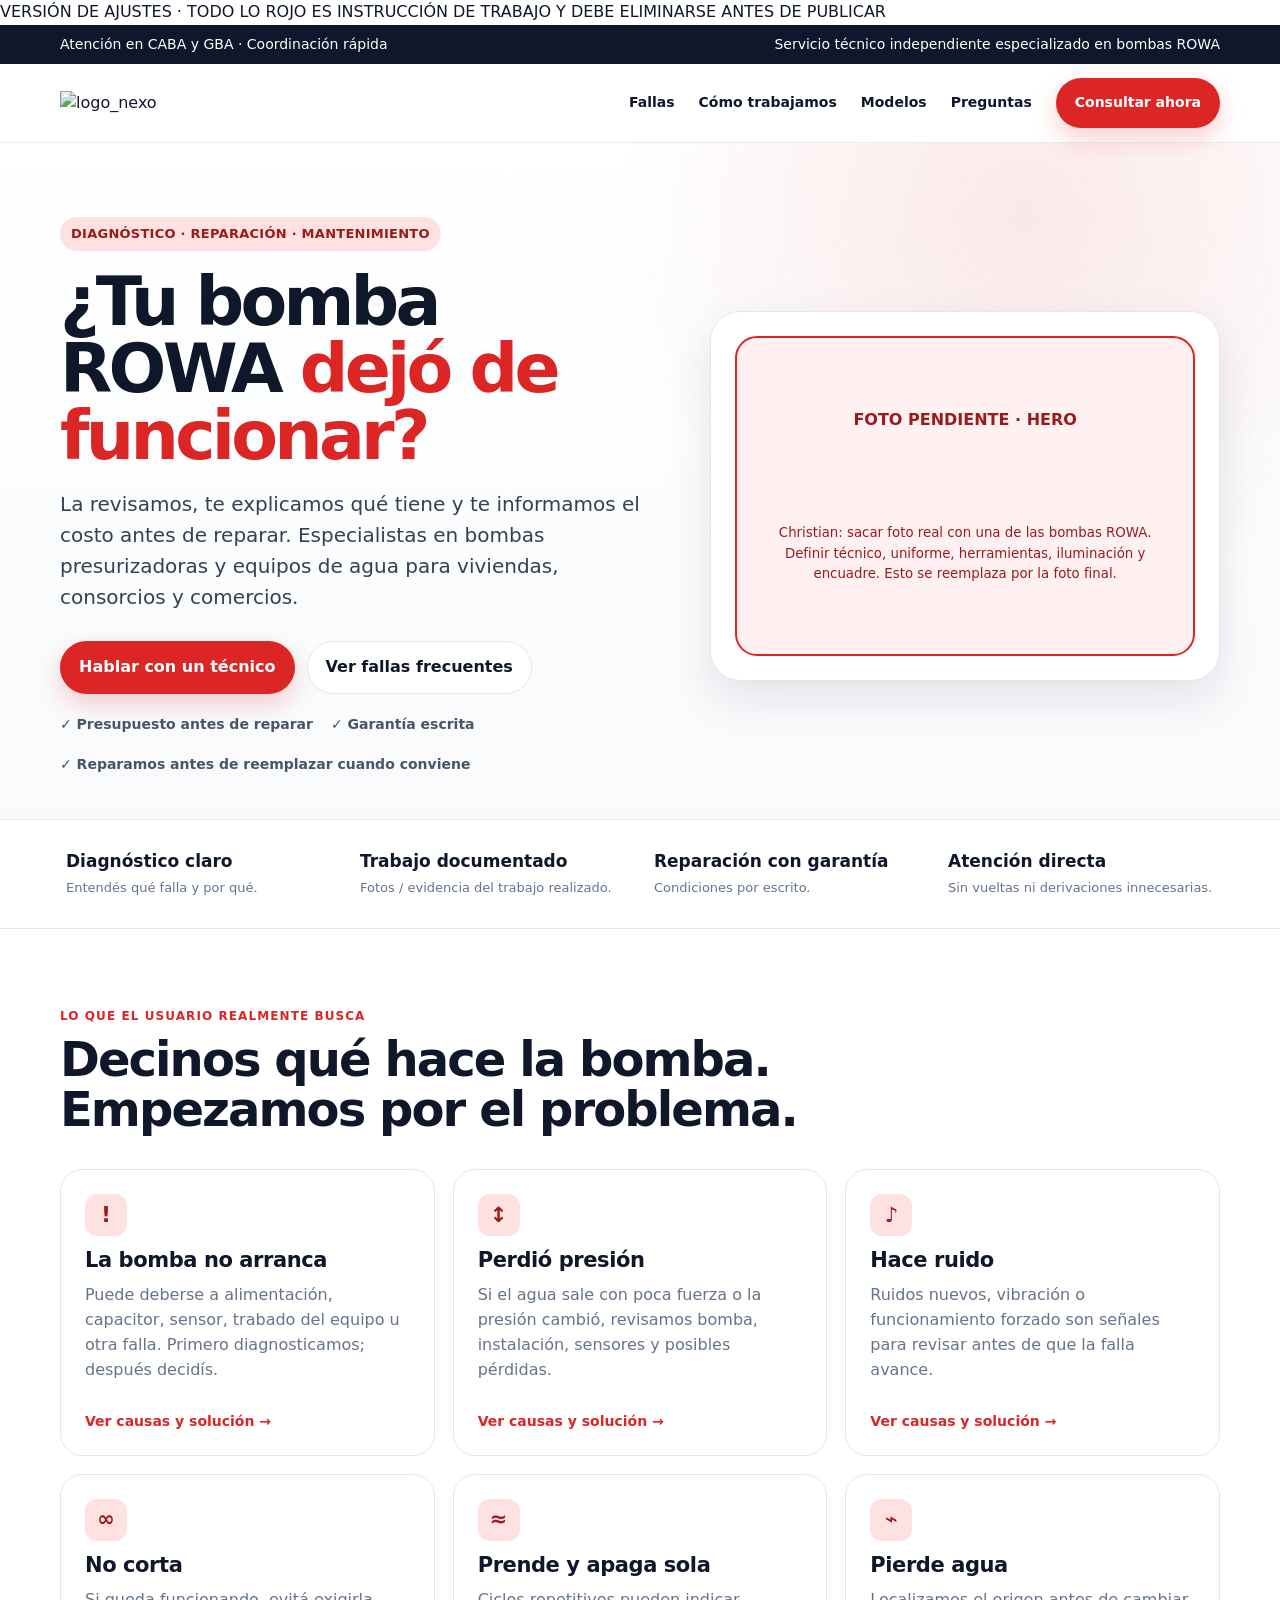
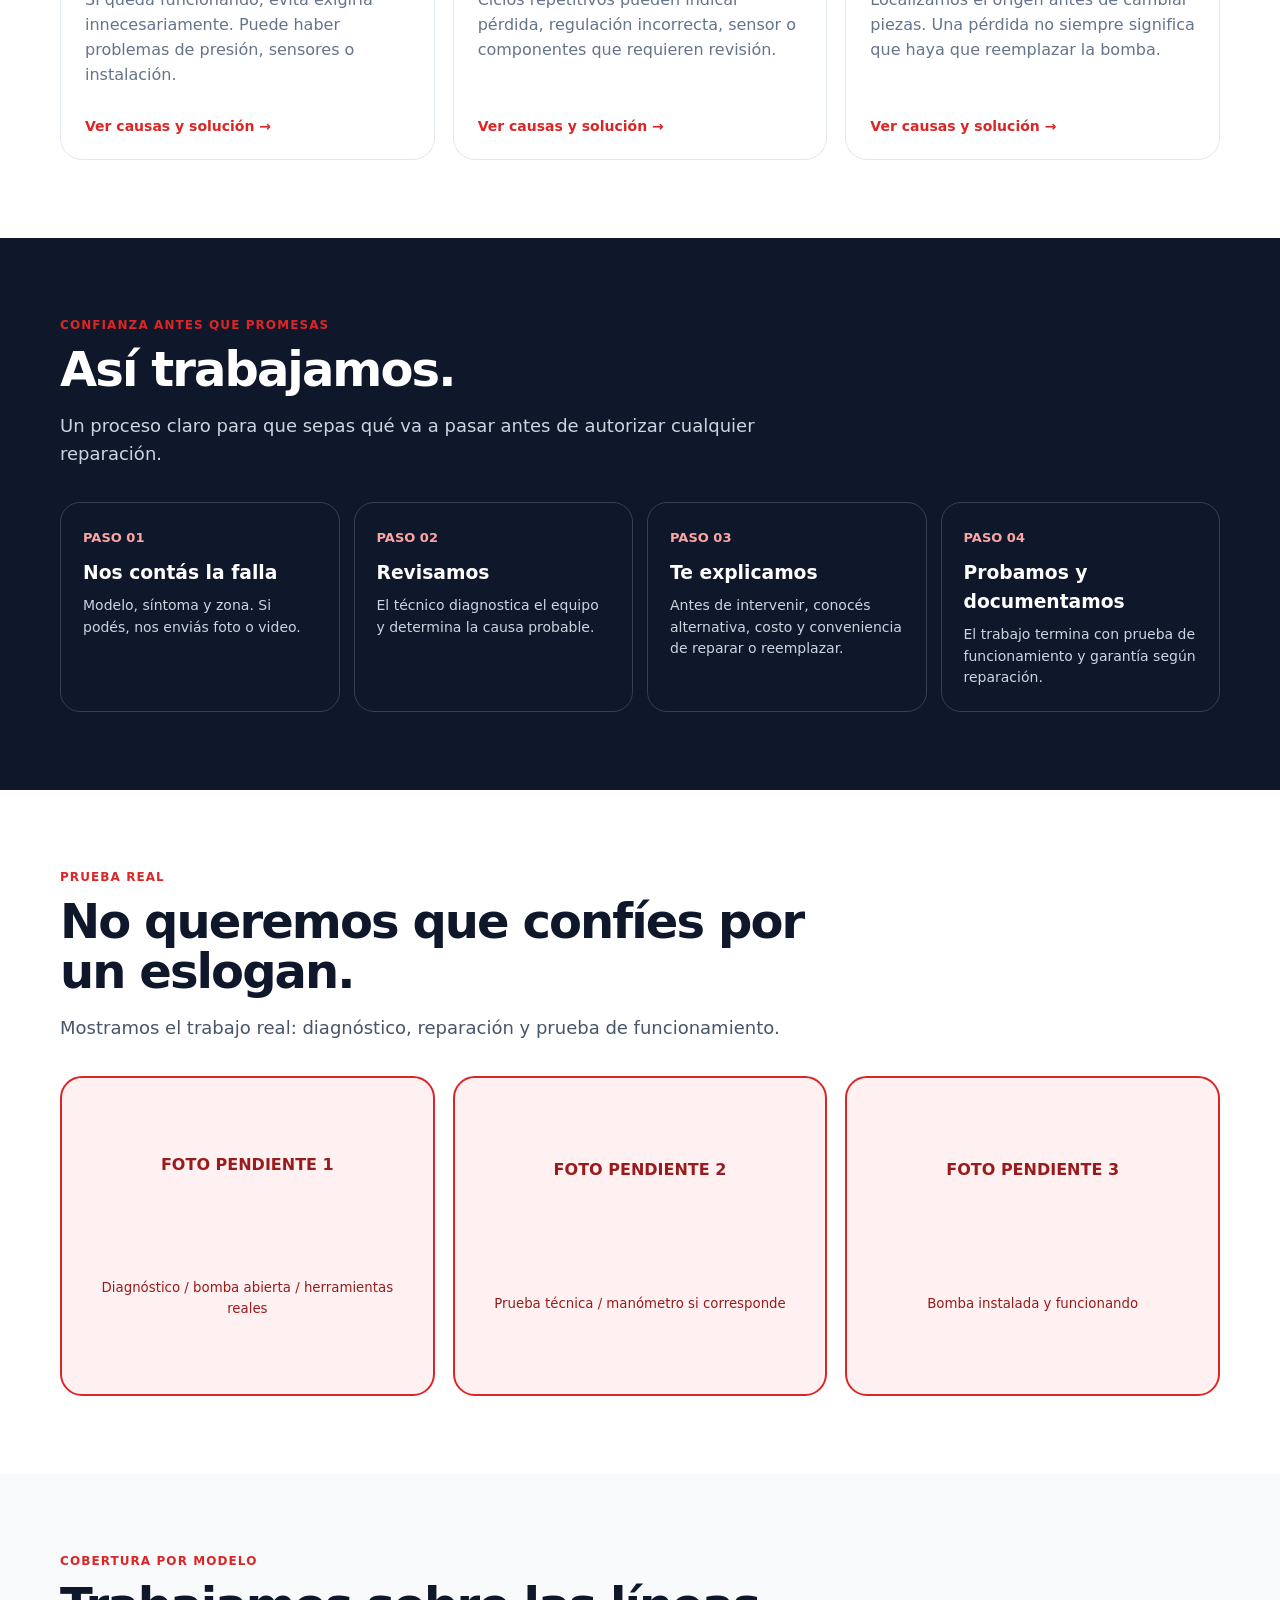
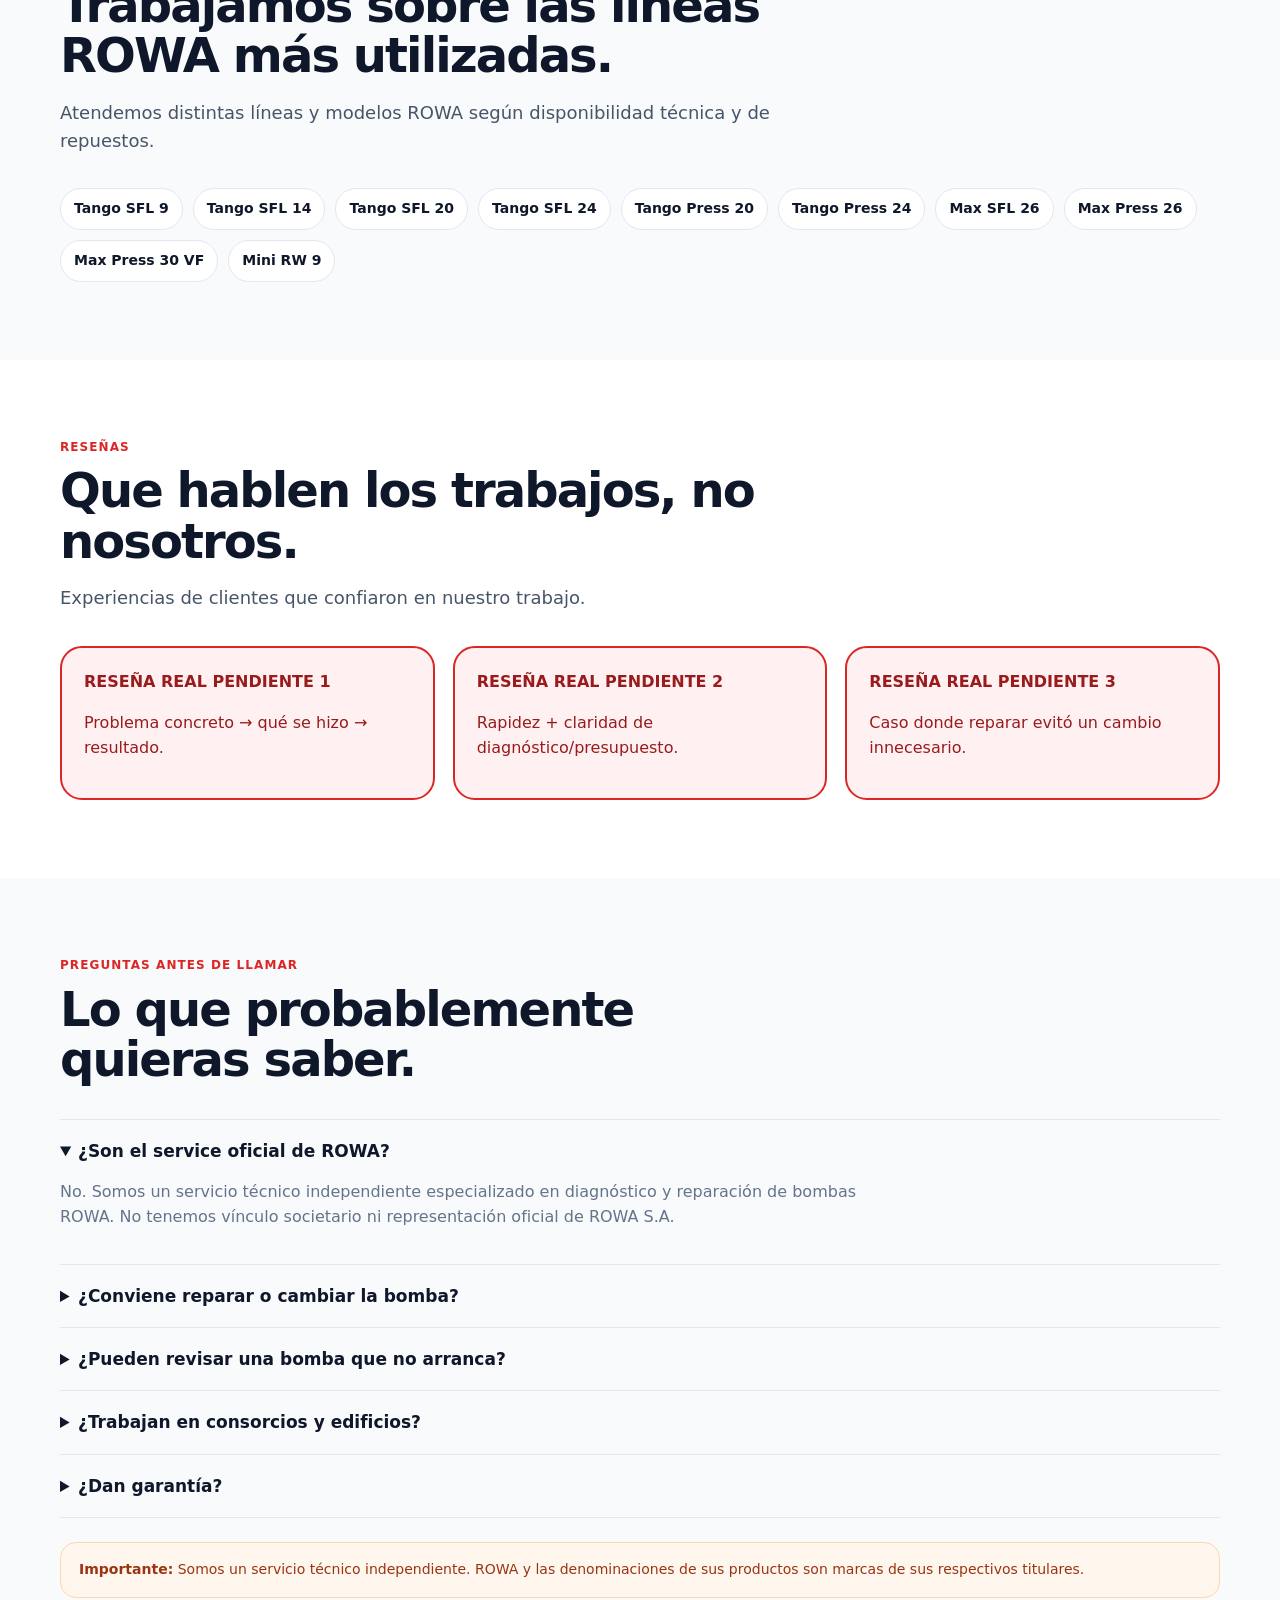
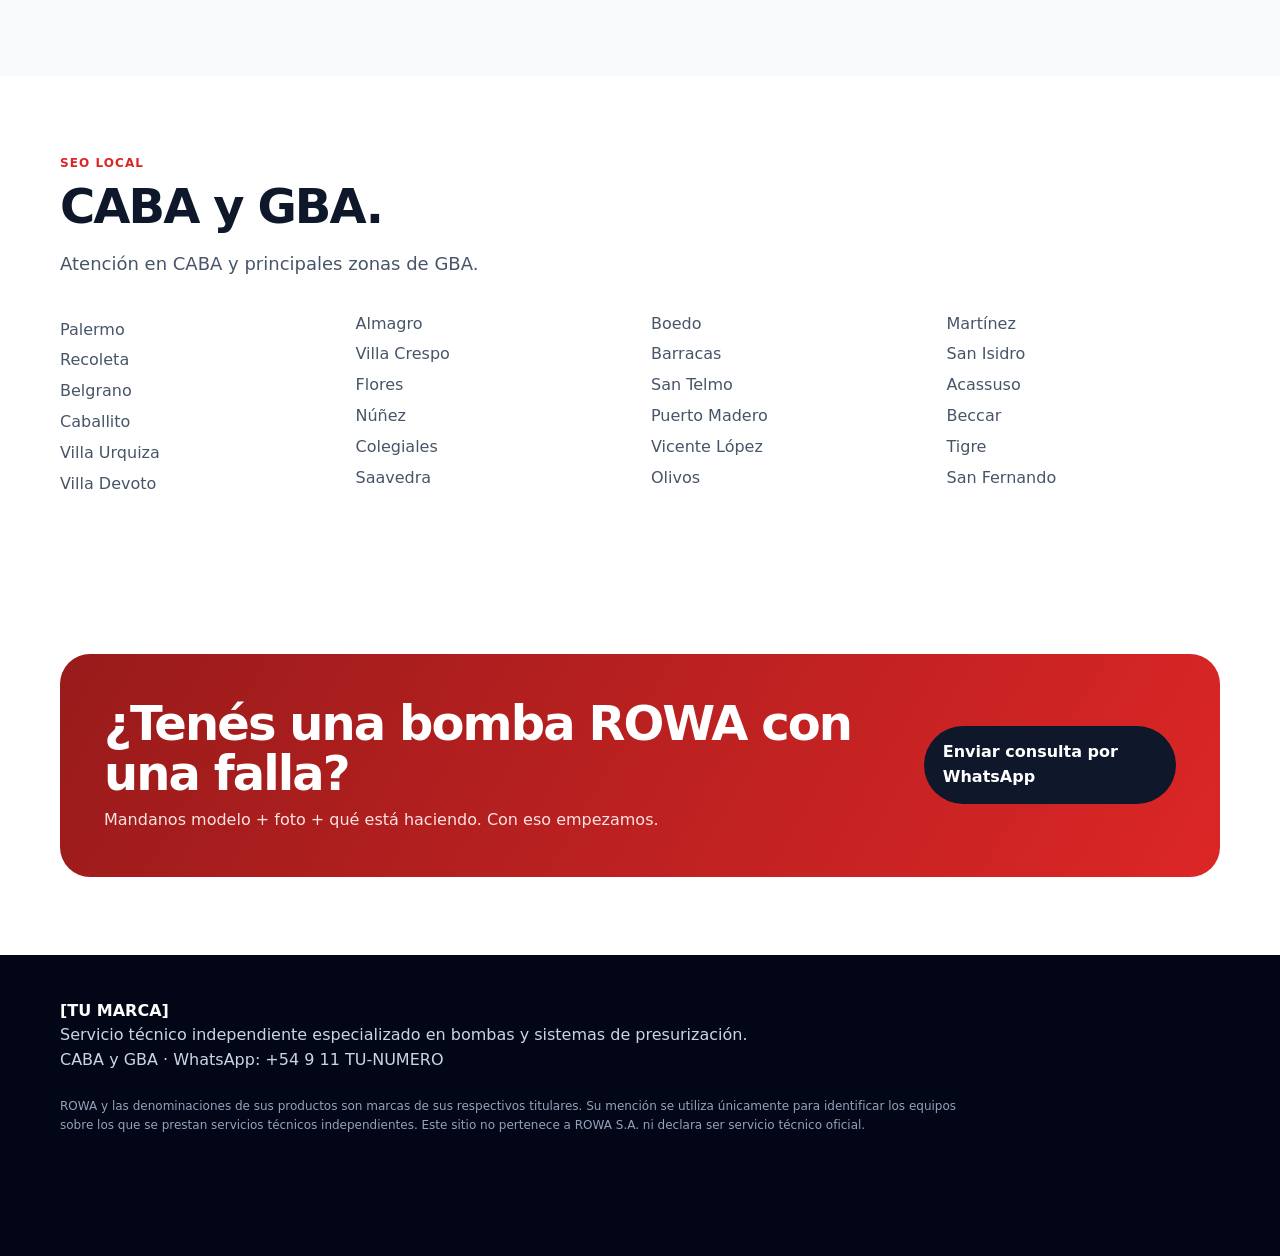
==== commit ffbf1bf6: "Update index.html" ====
--- a/index.html
+++ b/index.html
@@ -1,3 +1,4 @@
+
 <!doctype html>
 <html lang="es-AR">
 <head>
@@ -14,7 +15,7 @@
   <meta property="og:url" content="https://www.TUDOMINIO.com.ar/">
   <meta name="theme-color" content="#0f172a">
 
-  
+
   <!-- Reemplazar datos antes de publicar -->
   <script type="application/ld+json">
   {
@@ -31,6 +32,7 @@
 </head>
 
 <body>
+  <div class="dev-only-banner">VERSIÓN DE AJUSTES · TODO LO ROJO ES INSTRUCCIÓN DE TRABAJO Y DEBE ELIMINARSE ANTES DE PUBLICAR</div>
   <div class="topbar">
     <div class="wrap">
       <span>Atención en CABA y GBA · Coordinación rápida</span>
@@ -41,7 +43,10 @@
   <header>
     <div class="wrap">
       <nav>
-        <a href="#" class="brand">[TU <b>MARCA</b>]</a>
+        <!-- <a href="#" class="brand">[TU <b>MARCA</b>]</a> -->
+        <!-- <a href="#" class="brand"><b>NEXO PRESIÓN</b></a> -->
+        <img class="logo" src="imagenes/nexo_presion.png" alt="logo_nexo">
+        <span style="display:none"></span>
         <div class="links">
           <a href="#fallas">Fallas</a>
           <a href="#como-trabajamos">Cómo trabajamos</a>
@@ -50,7 +55,8 @@
           <a class="btn btn-primary" href="https://wa.me/54911TUNUMERO?text=Hola%2C%20necesito%20revisar%20una%20bomba%20ROWA">Consultar ahora</a>
         </div>
       </nav>
-    </div>
+      <!-- <div class="dev-note" style="margin-top:-4px;margin-bottom:10px">Reemplazar [TU MARCA] y TUNUMERO. Si ya se define nombre/logo, cargarlo acá y en footer. Esta nota no se publica.</div> -->
+</div>
   </header>
 
   <main>
@@ -72,9 +78,9 @@
         </div>
 
         <div class="hero-card">
-          <div class="photo-placeholder">
-            FOTO REAL: técnico trabajando sobre una bomba en un domicilio
-            <small>Ideal: uniforme limpio, herramientas ordenadas, bomba claramente visible. Evitar fotos de stock.</small>
+          <div class="photo-placeholder" style="border:2px solid #dc2626;background:#fff1f2;color:#991b1b">
+            FOTO PENDIENTE · HERO
+            <small>Christian: sacar foto real con una de las bombas ROWA. Definir técnico, uniforme, herramientas, iluminación y encuadre. Esto se reemplaza por la foto final.</small>
           </div>
         </div>
       </div>
@@ -94,7 +100,7 @@
         <div class="section-head">
           <div class="kicker">Lo que el usuario realmente busca</div>
           <h2>Decinos qué hace la bomba. Empezamos por el problema.</h2>
-          <p class="sub">Estas páginas deberían convertirse luego en URLs propias: una intención de búsqueda concreta = una respuesta concreta.</p>
+          <!-- <div class="dev-note">Más adelante cada falla debe tener su URL propia. Por ahora puede quedar esta grilla tal como está para no frenar el lanzamiento.</div> -->
         </div>
 
         <div class="grid-3">
@@ -113,7 +119,8 @@
         <div class="section-head">
           <div class="kicker">Confianza antes que promesas</div>
           <h2>Así trabajamos.</h2>
-          <p class="sub">El objetivo psicológico es bajar incertidumbre: qué va a pasar, quién viene, cuándo se decide y cuándo se paga.</p>
+          <p class="sub">Un proceso claro para que sepas qué va a pasar antes de autorizar cualquier reparación.</p>
+<!-- <div class="dev-note">Este texto reemplaza la explicación interna de “objetivo psicológico”. El cliente nunca debe ver instrucciones de marketing.</div> -->
         </div>
         <div class="process">
           <div class="step"><em>PASO 01</em><h3>Nos contás la falla</h3><p>Modelo, síntoma y zona. Si podés, nos enviás foto o video.</p></div>
@@ -129,12 +136,13 @@
         <div class="section-head">
           <div class="kicker">Prueba real</div>
           <h2>No queremos que confíes por un eslogan.</h2>
-          <p class="sub">La página debería demostrar experiencia con fotos reales de diagnósticos, reparaciones, pruebas de presión y equipos funcionando.</p>
+          <p class="sub">Mostramos el trabajo real: diagnóstico, reparación y prueba de funcionamiento.</p>
+<!-- <div class="dev-note">PENDIENTE FOTOS: Christian tiene dos bombas ROWA reales. Hacer sesión antes del viaje. Definir técnico, uniforme, herramientas, luz y encuadres. No usar stock como si fuera propio.</div> -->
         </div>
         <div class="grid-3">
-          <div class="photo-placeholder">FOTO REAL<br><small>Banco de trabajo / diagnóstico</small></div>
-          <div class="photo-placeholder">FOTO REAL<br><small>Manómetro / prueba de presión</small></div>
-          <div class="photo-placeholder">FOTO REAL<br><small>Bomba instalada y funcionando</small></div>
+          <div class="photo-placeholder" style="border:2px solid #dc2626;background:#fff1f2;color:#991b1b">FOTO PENDIENTE 1<br><small>Diagnóstico / bomba abierta / herramientas reales</small></div>
+          <div class="photo-placeholder" style="border:2px solid #dc2626;background:#fff1f2;color:#991b1b">FOTO PENDIENTE 2<br><small>Prueba técnica / manómetro si corresponde</small></div>
+          <div class="photo-placeholder" style="border:2px solid #dc2626;background:#fff1f2;color:#991b1b">FOTO PENDIENTE 3<br><small>Bomba instalada y funcionando</small></div>
         </div>
       </div>
     </section>
@@ -144,7 +152,8 @@
         <div class="section-head">
           <div class="kicker">Cobertura por modelo</div>
           <h2>Trabajamos sobre las líneas ROWA más utilizadas.</h2>
-          <p class="sub">No conviene listar modelos que el equipo técnico todavía no pueda reparar. Cada modelo importante debería tener luego su propia página SEO.</p>
+          <p class="sub">Atendemos distintas líneas y modelos ROWA según disponibilidad técnica y de repuestos.</p>
+<!-- <div class="dev-note">Antes de publicar, validar con el técnico qué modelos realmente se van a atender. Luego crear páginas individuales de los modelos prioritarios.</div> -->
         </div>
         <div class="models">
           <a class="pill" href="/service-rowa-tango-sfl-9/">Tango SFL 9</a>
@@ -166,12 +175,13 @@
         <div class="section-head">
           <div class="kicker">Reseñas</div>
           <h2>Que hablen los trabajos, no nosotros.</h2>
-          <p class="sub">Publicar únicamente reseñas reales y verificables. Las reseñas que mencionan el problema concreto transmiten mucha más confianza que “excelente servicio”.</p>
+          <p class="sub">Experiencias de clientes que confiaron en nuestro trabajo.</p>
+<!-- <div class="dev-note">NO PUBLICAR reseñas ficticias. Si todavía no hay reseñas reales, ocultar toda esta sección hasta tenerlas.</div> -->
         </div>
         <div class="reviews">
-          <div class="review"><div class="stars">★★★★★</div><blockquote>“REEMPLAZAR por reseña real que cuente: qué problema tenía, qué hicieron y cómo quedó.”</blockquote><small>Cliente real · Google</small></div>
-          <div class="review"><div class="stars">★★★★★</div><blockquote>“REEMPLAZAR por reseña real sobre rapidez, diagnóstico y claridad del presupuesto.”</blockquote><small>Cliente real · Google</small></div>
-          <div class="review"><div class="stars">★★★★★</div><blockquote>“REEMPLAZAR por reseña real sobre una reparación que evitó un cambio innecesario.”</blockquote><small>Cliente real · Google</small></div>
+          <div class="review" style="border:2px solid #dc2626;background:#fff1f2;color:#991b1b"><strong>RESEÑA REAL PENDIENTE 1</strong><p>Problema concreto → qué se hizo → resultado.</p></div>
+          <div class="review" style="border:2px solid #dc2626;background:#fff1f2;color:#991b1b"><strong>RESEÑA REAL PENDIENTE 2</strong><p>Rapidez + claridad de diagnóstico/presupuesto.</p></div>
+          <div class="review" style="border:2px solid #dc2626;background:#fff1f2;color:#991b1b"><strong>RESEÑA REAL PENDIENTE 3</strong><p>Caso donde reparar evitó un cambio innecesario.</p></div>
         </div>
       </div>
     </section>
@@ -188,12 +198,14 @@
           <details><summary>¿Conviene reparar o cambiar la bomba?</summary><p>Depende del diagnóstico, antigüedad, disponibilidad de repuestos y costo de reparación. Nuestra propuesta es explicarte las alternativas antes de decidir.</p></details>
           <details><summary>¿Pueden revisar una bomba que no arranca?</summary><p>Sí. “No arranca” es un síntoma, no un diagnóstico. Se revisa alimentación, componentes eléctricos, sensores, estado mecánico e instalación según el equipo.</p></details>
           <details><summary>¿Trabajan en consorcios y edificios?</summary><p>Sí, siempre que el modelo y la instalación estén dentro del alcance técnico definido. Para equipos grandes conviene enviar fotos, modelo y características antes de coordinar.</p></details>
-          <details><summary>¿Dan garantía?</summary><p>La garantía debe quedar indicada por escrito según el trabajo realizado y los componentes reemplazados. Antes de publicar esta promesa, definí internamente sus condiciones.</p></details>
+          <details><summary>¿Dan garantía?</summary><p>La garantía se informa por escrito según el trabajo realizado y los componentes reemplazados.</p>
+<!-- <div class="dev-note">Definir condiciones reales de garantía antes del lanzamiento. Si todavía no están cerradas, quitar temporalmente “Garantía escrita” del hero.</div></details> -->
         </div>
 
         <div class="warning" style="margin-top:24px">
-          <strong>Importante:</strong> ROWA es una marca de su respectivo titular. Este sitio debe presentarse como servicio técnico independiente y no debe utilizar expresiones, logos o recursos visuales que puedan hacer creer que existe una relación oficial si no la hay.
-        </div>
+          <strong>Importante:</strong> Somos un servicio técnico independiente. ROWA y las denominaciones de sus productos son marcas de sus respectivos titulares.
+        </div>
+        <!-- <div class="dev-note">Mantener una aclaración de independencia, pero sin mostrar al cliente instrucciones jurídicas internas.</div> -->
       </div>
     </section>
 
@@ -202,7 +214,8 @@
         <div class="section-head">
           <div class="kicker">SEO local</div>
           <h2>CABA y GBA.</h2>
-          <p class="sub">Después del lanzamiento, cada zona prioritaria puede tener una página propia con contenido útil y genuinamente distinto; no conviene duplicar el mismo texto cambiando solamente el barrio.</p>
+          <p class="sub">Atención en CABA y principales zonas de GBA.</p>
+<!-- <div class="dev-note">Más adelante crear páginas por zona sólo cuando tengan contenido distinto y útil. No duplicar una página cambiando únicamente el barrio.</div> -->
         </div>
         <div class="areas">
           <span>Palermo</span><span>Recoleta</span><span>Belgrano</span><span>Caballito</span><span>Villa Urquiza</span><span>Villa Devoto</span><span>Almagro</span><span>Villa Crespo</span><span>Flores</span><span>Núñez</span><span>Colegiales</span><span>Saavedra</span><span>Boedo</span><span>Barracas</span><span>San Telmo</span><span>Puerto Madero</span><span>Vicente López</span><span>Olivos</span><span>Martínez</span><span>San Isidro</span><span>Acassuso</span><span>Beccar</span><span>Tigre</span><span>San Fernando</span>
@@ -226,12 +239,14 @@
   <footer>
     <div class="wrap">
       <strong>[TU MARCA]</strong><br>
+      <!-- <div class="dev-note">Reemplazar por nombre y logo definitivos. “PRESUR” quedó como candidato, todavía no cerrado.</div> -->
       Servicio técnico independiente especializado en bombas y sistemas de presurización.<br>
       CABA y GBA · WhatsApp: +54 9 11 TU-NUMERO
       <p class="legal">ROWA y las denominaciones de sus productos son marcas de sus respectivos titulares. Su mención se utiliza únicamente para identificar los equipos sobre los que se prestan servicios técnicos independientes. Este sitio no pertenece a ROWA S.A. ni declara ser servicio técnico oficial.</p>
     </div>
   </footer>
 
-  <a class="mobile-wa" href="https://wa.me/54911TUNUMERO?text=Hola%2C%20necesito%20un%20t%C3%A9cnico%20para%20una%20bomba%20ROWA">WhatsApp · Consultar ahora</a>
+  <a class="mobile-wa" href="https://wa.me/54911TUNUMERO?text=Hola%2C%20necesito%20un%20t%C3%A9cnico%20para%20una%20bomba%20ROWA">WhatsApp · Hablar con un técnico</a>
 </body>
 </html>
+
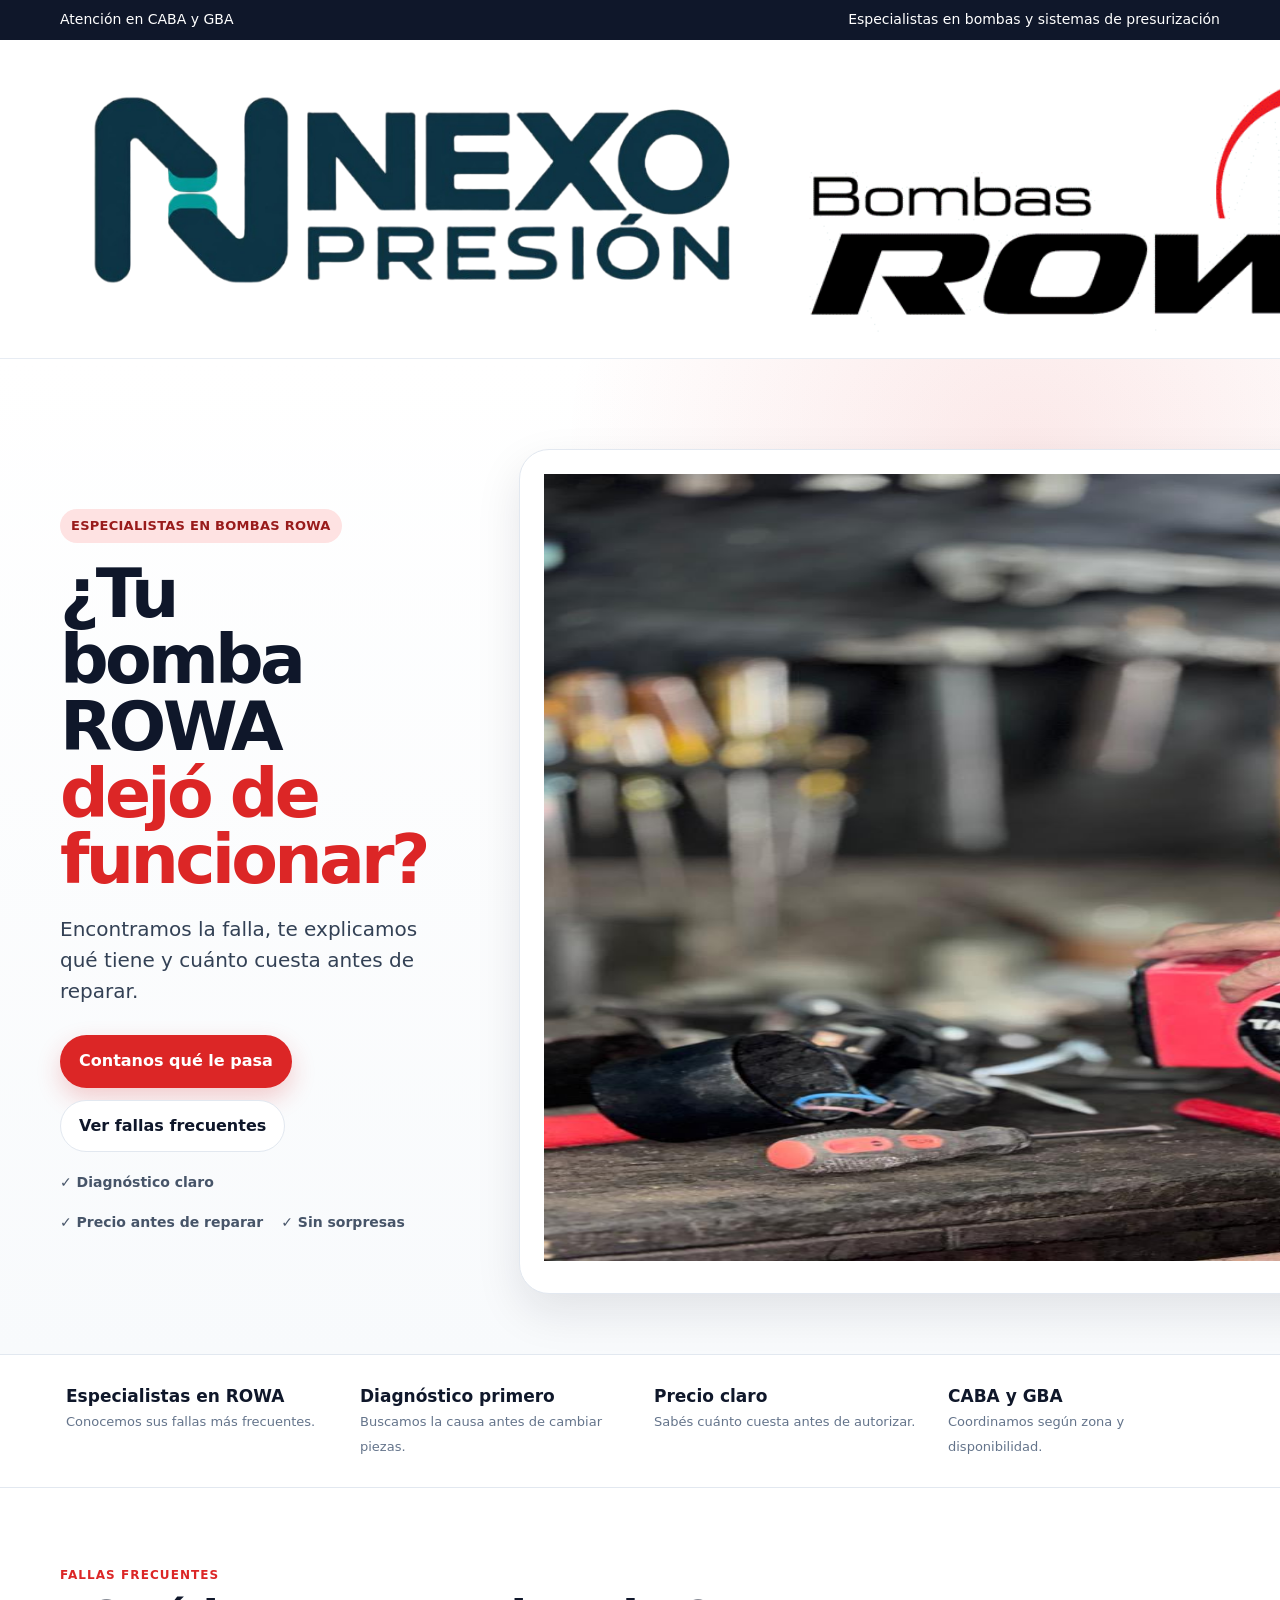
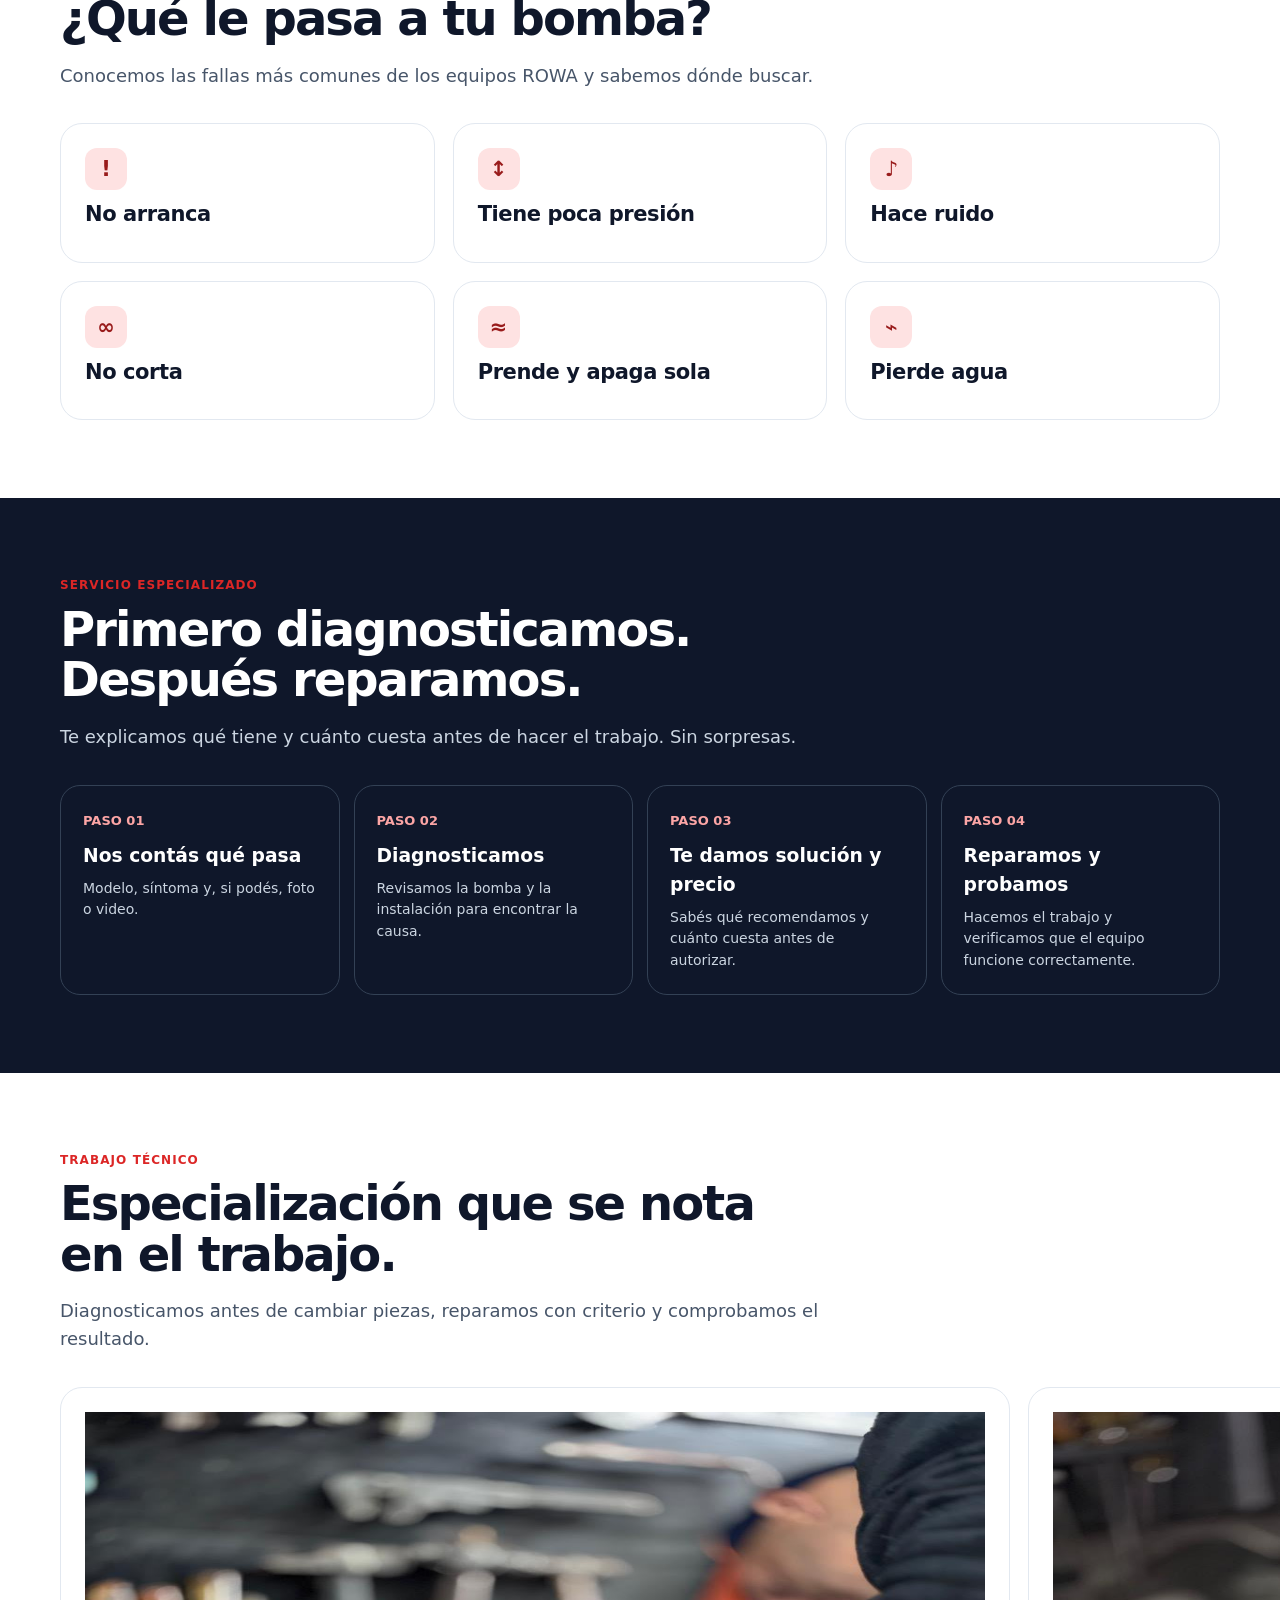
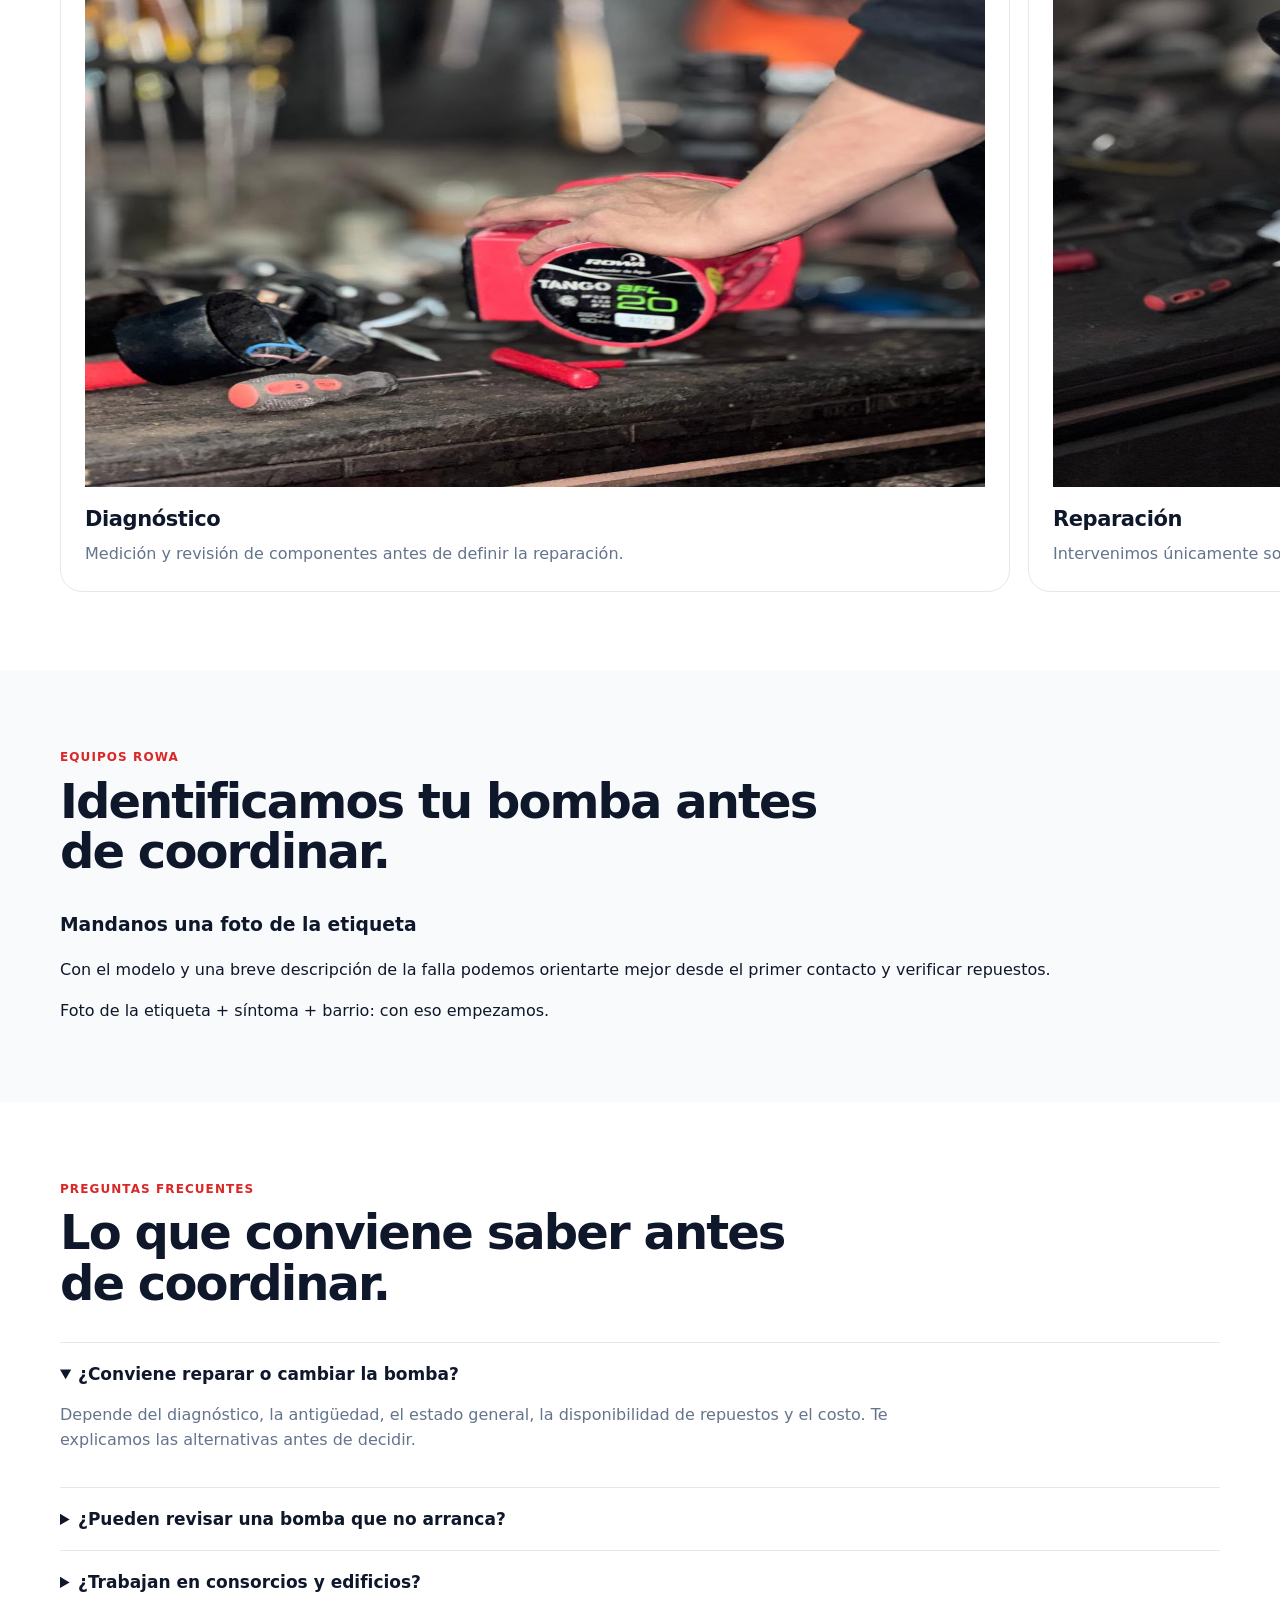
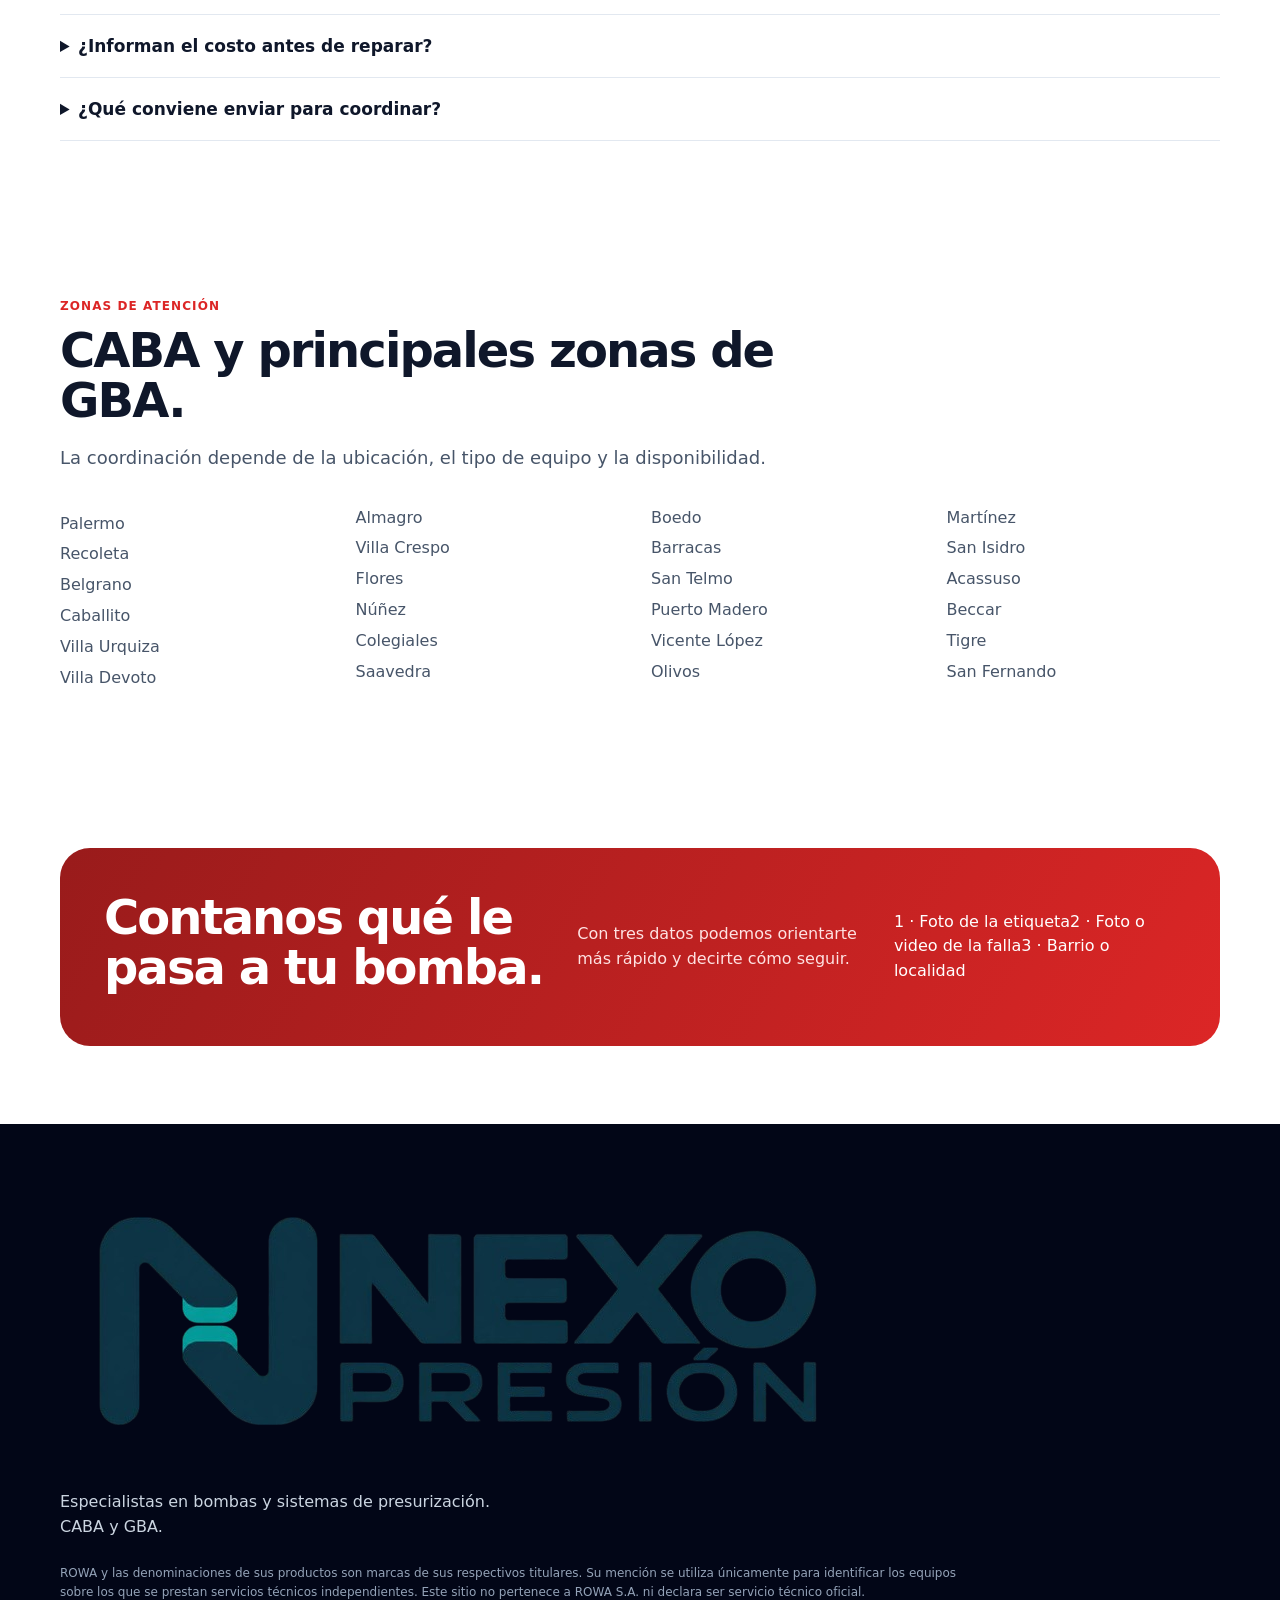
==== commit fa71df27: "Update index.html" ====
--- a/index.html
+++ b/index.html
@@ -4,249 +4,111 @@
 <head>
   <meta charset="utf-8">
   <meta name="viewport" content="width=device-width, initial-scale=1">
-  <title>Reparación de Bombas ROWA en CABA y GBA | Servicio Técnico Especializado</title>
-  <meta name="description" content="Diagnóstico y reparación de bombas presurizadoras ROWA en CABA y GBA. Atención rápida, técnicos especializados, presupuesto antes de reparar y garantía escrita.">
+  <title>Nexo Presión | Reparación de bombas ROWA en CABA y GBA</title>
+  <meta name="description" content="Diagnóstico, reparación y mantenimiento de bombas presurizadoras ROWA en CABA y GBA. Presupuesto antes de intervenir.">
   <meta name="robots" content="index,follow,max-image-preview:large">
-  <link rel="canonical" href="https://www.TUDOMINIO.com.ar/">
+  <meta property="og:type" content="website">
+  <meta property="og:title" content="Nexo Presión | Reparación de bombas ROWA">
+  <meta property="og:description" content="Diagnóstico claro y reparación de bombas presurizadoras ROWA en CABA y GBA.">
+  <meta name="theme-color" content="#0a4054">
+  <link rel="icon" type="image/svg+xml" href="data:image/svg+xml,%3Csvg xmlns='http://www.w3.org/2000/svg' viewBox='0 0 64 64'%3E%3Crect width='64' height='64' rx='14' fill='%230a4054'/%3E%3Cpath d='M16 47V17l22 22V17h10v30L26 25v22z' fill='white'/%3E%3Ccircle cx='32' cy='32' r='4' fill='%2309bec4'/%3E%3C/svg%3E">
   <link rel="stylesheet" href="styles.css">
-  <meta property="og:type" content="website">
-  <meta property="og:title" content="Reparación de Bombas ROWA | Servicio Técnico Especializado">
-  <meta property="og:description" content="¿Tu bomba ROWA no arranca, hace ruido o perdió presión? Diagnóstico claro, reparación profesional y garantía escrita.">
-  <meta property="og:url" content="https://www.TUDOMINIO.com.ar/">
-  <meta name="theme-color" content="#0f172a">
-
-
-  <!-- Reemplazar datos antes de publicar -->
   <script type="application/ld+json">
-  {
-    "@context":"https://schema.org",
-    "@type":"LocalBusiness",
-    "name":"TU MARCA",
-    "url":"https://www.TUDOMINIO.com.ar/",
-    "telephone":"+54 9 11 TU-NUMERO",
-    "areaServed":["Ciudad Autónoma de Buenos Aires","Gran Buenos Aires"],
-    "description":"Servicio técnico independiente especializado en diagnóstico, reparación y mantenimiento de bombas presurizadoras ROWA.",
-    "priceRange":"$$"
-  }
+  {"@context":"https://schema.org","@type":"LocalBusiness","name":"Nexo Presión","areaServed":["Ciudad Autónoma de Buenos Aires","Gran Buenos Aires"],"description":"Especialistas en diagnóstico, reparación y mantenimiento de bombas presurizadoras ROWA.","priceRange":"$$"}
   </script>
 </head>
+<body>
+  <div class="topbar"><div class="wrap"><span>Atención en CABA y GBA</span><span>Especialistas en bombas y sistemas de presurización</span></div></div>
+  
+  <header>
+    <div class="wrap"><nav>
+      <a href="#inicio" class="brand" aria-label="Nexo Presión, inicio"><img src="imagenes/nexo_presion.png" alt="Nexo Presión" width="700" height="280"></a>
+      <a class="brand-rowa" aria-label="Nexo Presión, inicio"><img src="imagenes/ROWA-nvo-LOGO.gif" alt="Nexo Presión" width="700" height="280"></a>
+      <div class="links"><a href="#fallas">Fallas</a><a href="#como-trabajamos">Cómo trabajamos</a><a href="#servicio">Servicio</a><a href="#faq">Preguntas</a><a class="btn btn-primary" href="#consulta">Consultar</a></div>
+    </nav></div>
+  </header>
+ 
+  <main id="inicio">
+    <section class="hero"><div class="wrap hero-grid">
+      <div>
+        <span class="eyebrow">ESPECIALISTAS EN BOMBAS ROWA</span>
+        <h1>¿Tu bomba ROWA <span>dejó de funcionar?</span></h1>
+        <p class="lead">Encontramos la falla, te explicamos qué tiene y cuánto cuesta antes de reparar.</p>
+        <div class="hero-actions"><a class="btn btn-primary" href="#consulta">Contanos qué le pasa</a><a class="btn btn-soft" href="#fallas">Ver fallas frecuentes</a></div>
+        <div class="microtrust"><span>✓ Diagnóstico claro</span><span>✓ Precio antes de reparar</span><span>✓ Sin sorpresas</span></div>
+      </div>
+      <figure class="hero-card"><img src="imagenes/img_header.jpeg" alt="Técnico especializado preparando herramientas para revisar una bomba ROWA" width="1400" height="787" fetchpriority="high"></figure>
+    </div></section>
 
-<body>
-  <div class="dev-only-banner">VERSIÓN DE AJUSTES · TODO LO ROJO ES INSTRUCCIÓN DE TRABAJO Y DEBE ELIMINARSE ANTES DE PUBLICAR</div>
-  <div class="topbar">
-    <div class="wrap">
-      <span>Atención en CABA y GBA · Coordinación rápida</span>
-      <span>Servicio técnico independiente especializado en bombas ROWA</span>
-    </div>
-  </div>
+    <div class="proof-strip"><div class="wrap proof-grid">
+      <div class="proof"><strong>Especialistas en ROWA</strong><span>Conocemos sus fallas más frecuentes.</span></div>
+      <div class="proof"><strong>Diagnóstico primero</strong><span>Buscamos la causa antes de cambiar piezas.</span></div>
+      <div class="proof"><strong>Precio claro</strong><span>Sabés cuánto cuesta antes de autorizar.</span></div>
+      <div class="proof"><strong>CABA y GBA</strong><span>Coordinamos según zona y disponibilidad.</span></div>
+    </div></div>
 
-  <header>
-    <div class="wrap">
-      <nav>
-        <!-- <a href="#" class="brand">[TU <b>MARCA</b>]</a> -->
-        <!-- <a href="#" class="brand"><b>NEXO PRESIÓN</b></a> -->
-        <img class="logo" src="imagenes/nexo_presion.png" alt="logo_nexo">
-        <span style="display:none"></span>
-        <div class="links">
-          <a href="#fallas">Fallas</a>
-          <a href="#como-trabajamos">Cómo trabajamos</a>
-          <a href="#modelos">Modelos</a>
-          <a href="#faq">Preguntas</a>
-          <a class="btn btn-primary" href="https://wa.me/54911TUNUMERO?text=Hola%2C%20necesito%20revisar%20una%20bomba%20ROWA">Consultar ahora</a>
-        </div>
-      </nav>
-      <!-- <div class="dev-note" style="margin-top:-4px;margin-bottom:10px">Reemplazar [TU MARCA] y TUNUMERO. Si ya se define nombre/logo, cargarlo acá y en footer. Esta nota no se publica.</div> -->
-</div>
-  </header>
+    <section id="fallas"><div class="wrap">
+      <div class="section-head"><div class="kicker">Fallas frecuentes</div><h2>¿Qué le pasa a tu bomba?</h2><p class="sub">Conocemos las fallas más comunes de los equipos ROWA y sabemos dónde buscar.</p></div>
+      <div class="grid-3">
+        <article class="card"><div class="icon">!</div><h3>No arranca</h3></article>
+        <article class="card"><div class="icon">↕</div><h3>Tiene poca presión</h3></article>
+        <article class="card"><div class="icon">♪</div><h3>Hace ruido</h3></article>
+        <article class="card"><div class="icon">∞</div><h3>No corta</h3></article>
+        <article class="card"><div class="icon">≈</div><h3>Prende y apaga sola</h3></article>
+        <article class="card"><div class="icon">⌁</div><h3>Pierde agua</h3></article>
+      </div>
+    </div></section>
 
-  <main>
-    <section class="hero">
-      <div class="wrap hero-grid">
-        <div>
-          <span class="eyebrow">DIAGNÓSTICO · REPARACIÓN · MANTENIMIENTO</span>
-          <h1>¿Tu bomba ROWA <span>dejó de funcionar?</span></h1>
-          <p class="lead">La revisamos, te explicamos qué tiene y te informamos el costo antes de reparar. Especialistas en bombas presurizadoras y equipos de agua para viviendas, consorcios y comercios.</p>
-          <div class="hero-actions">
-            <a class="btn btn-primary" href="https://wa.me/54911TUNUMERO?text=Hola%2C%20mi%20bomba%20ROWA%20tiene%20una%20falla">Hablar con un técnico</a>
-            <a class="btn btn-soft" href="#fallas">Ver fallas frecuentes</a>
-          </div>
-          <div class="microtrust">
-            <span>✓ Presupuesto antes de reparar</span>
-            <span>✓ Garantía escrita</span>
-            <span>✓ Reparamos antes de reemplazar cuando conviene</span>
-          </div>
-        </div>
+    <section id="como-trabajamos" class="band"><div class="wrap">
+      <div class="section-head"><div class="kicker">Servicio especializado</div><h2>Primero diagnosticamos. Después reparamos.</h2><p class="sub">Te explicamos qué tiene y cuánto cuesta antes de hacer el trabajo. Sin sorpresas.</p></div>
+      <div class="process">
+        <div class="step"><em>PASO 01</em><h3>Nos contás qué pasa</h3><p>Modelo, síntoma y, si podés, foto o video.</p></div>
+        <div class="step"><em>PASO 02</em><h3>Diagnosticamos</h3><p>Revisamos la bomba y la instalación para encontrar la causa.</p></div>
+        <div class="step"><em>PASO 03</em><h3>Te damos solución y precio</h3><p>Sabés qué recomendamos y cuánto cuesta antes de autorizar.</p></div>
+        <div class="step"><em>PASO 04</em><h3>Reparamos y probamos</h3><p>Hacemos el trabajo y verificamos que el equipo funcione correctamente.</p></div>
+      </div>
+    </div></section>
 
-        <div class="hero-card">
-          <div class="photo-placeholder" style="border:2px solid #dc2626;background:#fff1f2;color:#991b1b">
-            FOTO PENDIENTE · HERO
-            <small>Christian: sacar foto real con una de las bombas ROWA. Definir técnico, uniforme, herramientas, iluminación y encuadre. Esto se reemplaza por la foto final.</small>
-          </div>
-        </div>
+    <section id="servicio"><div class="wrap">
+      <div class="section-head"><div class="kicker">Trabajo técnico</div><h2>Especialización que se nota en el trabajo.</h2><p class="sub">Diagnosticamos antes de cambiar piezas, reparamos con criterio y comprobamos el resultado.</p></div>
+      <div class="grid-3">
+        <article class="card work-card"><img src="imagenes/img2.jpeg" alt="Diagnóstico eléctrico de una bomba presurizadora" width="900" height="675" loading="lazy"><div><h3>Diagnóstico</h3><p>Medición y revisión de componentes antes de definir la reparación.</p></div></article>
+        <article class="card work-card"><img src="imagenes/img4.jpeg" alt="Revisión técnica de una bomba ROWA" width="900" height="675" loading="lazy"><div><h3>Reparación</h3><p>Intervenimos únicamente sobre lo que el diagnóstico indica.</p></div></article>
+        <article class="card work-card"><img src="imagenes/img3.jpeg" alt="Prueba de funcionamiento de una bomba en banco técnico" width="900" height="675" loading="lazy"><div><h3>Prueba final</h3><p>Verificamos el funcionamiento antes de dar el trabajo por terminado.</p></div></article>
       </div>
-    </section>
+    </div></section>
 
-    <div class="proof-strip">
-      <div class="wrap proof-grid">
-        <div class="proof"><strong>Diagnóstico claro</strong><span>Entendés qué falla y por qué.</span></div>
-        <div class="proof"><strong>Trabajo documentado</strong><span>Fotos / evidencia del trabajo realizado.</span></div>
-        <div class="proof"><strong>Reparación con garantía</strong><span>Condiciones por escrito.</span></div>
-        <div class="proof"><strong>Atención directa</strong><span>Sin vueltas ni derivaciones innecesarias.</span></div>
+    <section style="background:var(--soft)"><div class="wrap">
+      <div class="section-head"><div class="kicker">Equipos ROWA</div><h2>Identificamos tu bomba antes de coordinar.</h2></div>
+      <div class="model-box"><div><h3>Mandanos una foto de la etiqueta</h3><p>Con el modelo y una breve descripción de la falla podemos orientarte mejor desde el primer contacto y verificar repuestos.</p></div><div class="label-tip">Foto de la etiqueta + síntoma + barrio: con eso empezamos.</div></div>
+    </div></section>
+
+    <section id="faq"><div class="wrap">
+      <div class="section-head"><div class="kicker">Preguntas frecuentes</div><h2>Lo que conviene saber antes de coordinar.</h2></div>
+      <div class="faq">
+        <details open><summary>¿Conviene reparar o cambiar la bomba?</summary><p>Depende del diagnóstico, la antigüedad, el estado general, la disponibilidad de repuestos y el costo. Te explicamos las alternativas antes de decidir.</p></details>
+        <details><summary>¿Pueden revisar una bomba que no arranca?</summary><p>Sí. “No arranca” es un síntoma. Revisamos alimentación, componentes eléctricos, sensores, estado mecánico e instalación según el equipo.</p></details>
+        <details><summary>¿Trabajan en consorcios y edificios?</summary><p>Sí, cuando el equipo y la instalación se encuentran dentro del alcance técnico. En sistemas de mayor tamaño conviene enviar fotos, modelo y características antes de coordinar.</p></details>
+        <details><summary>¿Informan el costo antes de reparar?</summary><p>Sí. Una vez identificado el problema, te informamos el trabajo propuesto y su costo antes de intervenir.</p></details>
+        <details><summary>¿Qué conviene enviar para coordinar?</summary><p>Una foto de la etiqueta, una foto o video de la falla y el barrio o localidad. Con esos datos podemos orientarte mejor desde el primer contacto.</p></details>
       </div>
-    </div>
+    </div></section>
 
-    <section id="fallas">
-      <div class="wrap">
-        <div class="section-head">
-          <div class="kicker">Lo que el usuario realmente busca</div>
-          <h2>Decinos qué hace la bomba. Empezamos por el problema.</h2>
-          <!-- <div class="dev-note">Más adelante cada falla debe tener su URL propia. Por ahora puede quedar esta grilla tal como está para no frenar el lanzamiento.</div> -->
-        </div>
+    <section id="zonas"><div class="wrap">
+      <div class="section-head"><div class="kicker">Zonas de atención</div><h2>CABA y principales zonas de GBA.</h2><p class="sub">La coordinación depende de la ubicación, el tipo de equipo y la disponibilidad.</p></div>
+      <div class="areas"><span>Palermo</span><span>Recoleta</span><span>Belgrano</span><span>Caballito</span><span>Villa Urquiza</span><span>Villa Devoto</span><span>Almagro</span><span>Villa Crespo</span><span>Flores</span><span>Núñez</span><span>Colegiales</span><span>Saavedra</span><span>Boedo</span><span>Barracas</span><span>San Telmo</span><span>Puerto Madero</span><span>Vicente López</span><span>Olivos</span><span>Martínez</span><span>San Isidro</span><span>Acassuso</span><span>Beccar</span><span>Tigre</span><span>San Fernando</span></div>
+    </div></section>
 
-        <div class="grid-3">
-          <article class="card problem"><div class="icon">!</div><h3>La bomba no arranca</h3><p>Puede deberse a alimentación, capacitor, sensor, trabado del equipo u otra falla. Primero diagnosticamos; después decidís.</p><a class="mini-link" href="/bomba-rowa-no-arranca/">Ver causas y solución →</a></article>
-          <article class="card problem"><div class="icon">↕</div><h3>Perdió presión</h3><p>Si el agua sale con poca fuerza o la presión cambió, revisamos bomba, instalación, sensores y posibles pérdidas.</p><a class="mini-link" href="/bomba-rowa-sin-presion/">Ver causas y solución →</a></article>
-          <article class="card problem"><div class="icon">♪</div><h3>Hace ruido</h3><p>Ruidos nuevos, vibración o funcionamiento forzado son señales para revisar antes de que la falla avance.</p><a class="mini-link" href="/bomba-rowa-hace-ruido/">Ver causas y solución →</a></article>
-          <article class="card problem"><div class="icon">∞</div><h3>No corta</h3><p>Si queda funcionando, evitá exigirla innecesariamente. Puede haber problemas de presión, sensores o instalación.</p><a class="mini-link" href="/bomba-rowa-no-corta/">Ver causas y solución →</a></article>
-          <article class="card problem"><div class="icon">≈</div><h3>Prende y apaga sola</h3><p>Ciclos repetitivos pueden indicar pérdida, regulación incorrecta, sensor o componentes que requieren revisión.</p><a class="mini-link" href="/bomba-rowa-prende-y-apaga/">Ver causas y solución →</a></article>
-          <article class="card problem"><div class="icon">⌁</div><h3>Pierde agua</h3><p>Localizamos el origen antes de cambiar piezas. Una pérdida no siempre significa que haya que reemplazar la bomba.</p><a class="mini-link" href="/bomba-rowa-pierde-agua/">Ver causas y solución →</a></article>
-        </div>
-      </div>
-    </section>
-
-    <section id="como-trabajamos" class="band">
-      <div class="wrap">
-        <div class="section-head">
-          <div class="kicker">Confianza antes que promesas</div>
-          <h2>Así trabajamos.</h2>
-          <p class="sub">Un proceso claro para que sepas qué va a pasar antes de autorizar cualquier reparación.</p>
-<!-- <div class="dev-note">Este texto reemplaza la explicación interna de “objetivo psicológico”. El cliente nunca debe ver instrucciones de marketing.</div> -->
-        </div>
-        <div class="process">
-          <div class="step"><em>PASO 01</em><h3>Nos contás la falla</h3><p>Modelo, síntoma y zona. Si podés, nos enviás foto o video.</p></div>
-          <div class="step"><em>PASO 02</em><h3>Revisamos</h3><p>El técnico diagnostica el equipo y determina la causa probable.</p></div>
-          <div class="step"><em>PASO 03</em><h3>Te explicamos</h3><p>Antes de intervenir, conocés alternativa, costo y conveniencia de reparar o reemplazar.</p></div>
-          <div class="step"><em>PASO 04</em><h3>Probamos y documentamos</h3><p>El trabajo termina con prueba de funcionamiento y garantía según reparación.</p></div>
-        </div>
-      </div>
-    </section>
-
-    <section>
-      <div class="wrap">
-        <div class="section-head">
-          <div class="kicker">Prueba real</div>
-          <h2>No queremos que confíes por un eslogan.</h2>
-          <p class="sub">Mostramos el trabajo real: diagnóstico, reparación y prueba de funcionamiento.</p>
-<!-- <div class="dev-note">PENDIENTE FOTOS: Christian tiene dos bombas ROWA reales. Hacer sesión antes del viaje. Definir técnico, uniforme, herramientas, luz y encuadres. No usar stock como si fuera propio.</div> -->
-        </div>
-        <div class="grid-3">
-          <div class="photo-placeholder" style="border:2px solid #dc2626;background:#fff1f2;color:#991b1b">FOTO PENDIENTE 1<br><small>Diagnóstico / bomba abierta / herramientas reales</small></div>
-          <div class="photo-placeholder" style="border:2px solid #dc2626;background:#fff1f2;color:#991b1b">FOTO PENDIENTE 2<br><small>Prueba técnica / manómetro si corresponde</small></div>
-          <div class="photo-placeholder" style="border:2px solid #dc2626;background:#fff1f2;color:#991b1b">FOTO PENDIENTE 3<br><small>Bomba instalada y funcionando</small></div>
-        </div>
-      </div>
-    </section>
-
-    <section id="modelos" style="background:var(--soft)">
-      <div class="wrap">
-        <div class="section-head">
-          <div class="kicker">Cobertura por modelo</div>
-          <h2>Trabajamos sobre las líneas ROWA más utilizadas.</h2>
-          <p class="sub">Atendemos distintas líneas y modelos ROWA según disponibilidad técnica y de repuestos.</p>
-<!-- <div class="dev-note">Antes de publicar, validar con el técnico qué modelos realmente se van a atender. Luego crear páginas individuales de los modelos prioritarios.</div> -->
-        </div>
-        <div class="models">
-          <a class="pill" href="/service-rowa-tango-sfl-9/">Tango SFL 9</a>
-          <a class="pill" href="/service-rowa-tango-sfl-14/">Tango SFL 14</a>
-          <a class="pill" href="/service-rowa-tango-sfl-20/">Tango SFL 20</a>
-          <a class="pill" href="/service-rowa-tango-sfl-24/">Tango SFL 24</a>
-          <a class="pill" href="/service-rowa-tango-press-20/">Tango Press 20</a>
-          <a class="pill" href="/service-rowa-tango-press-24/">Tango Press 24</a>
-          <a class="pill" href="/service-rowa-max-sfl-26/">Max SFL 26</a>
-          <a class="pill" href="/service-rowa-max-press-26/">Max Press 26</a>
-          <a class="pill" href="/service-rowa-max-press-30-vf/">Max Press 30 VF</a>
-          <a class="pill" href="/service-rowa-mini-rw9/">Mini RW 9</a>
-        </div>
-      </div>
-    </section>
-
-    <section>
-      <div class="wrap">
-        <div class="section-head">
-          <div class="kicker">Reseñas</div>
-          <h2>Que hablen los trabajos, no nosotros.</h2>
-          <p class="sub">Experiencias de clientes que confiaron en nuestro trabajo.</p>
-<!-- <div class="dev-note">NO PUBLICAR reseñas ficticias. Si todavía no hay reseñas reales, ocultar toda esta sección hasta tenerlas.</div> -->
-        </div>
-        <div class="reviews">
-          <div class="review" style="border:2px solid #dc2626;background:#fff1f2;color:#991b1b"><strong>RESEÑA REAL PENDIENTE 1</strong><p>Problema concreto → qué se hizo → resultado.</p></div>
-          <div class="review" style="border:2px solid #dc2626;background:#fff1f2;color:#991b1b"><strong>RESEÑA REAL PENDIENTE 2</strong><p>Rapidez + claridad de diagnóstico/presupuesto.</p></div>
-          <div class="review" style="border:2px solid #dc2626;background:#fff1f2;color:#991b1b"><strong>RESEÑA REAL PENDIENTE 3</strong><p>Caso donde reparar evitó un cambio innecesario.</p></div>
-        </div>
-      </div>
-    </section>
-
-    <section id="faq" style="background:var(--soft)">
-      <div class="wrap">
-        <div class="section-head">
-          <div class="kicker">Preguntas antes de llamar</div>
-          <h2>Lo que probablemente quieras saber.</h2>
-        </div>
-
-        <div class="faq">
-          <details open><summary>¿Son el service oficial de ROWA?</summary><p>No. Somos un servicio técnico independiente especializado en diagnóstico y reparación de bombas ROWA. No tenemos vínculo societario ni representación oficial de ROWA S.A.</p></details>
-          <details><summary>¿Conviene reparar o cambiar la bomba?</summary><p>Depende del diagnóstico, antigüedad, disponibilidad de repuestos y costo de reparación. Nuestra propuesta es explicarte las alternativas antes de decidir.</p></details>
-          <details><summary>¿Pueden revisar una bomba que no arranca?</summary><p>Sí. “No arranca” es un síntoma, no un diagnóstico. Se revisa alimentación, componentes eléctricos, sensores, estado mecánico e instalación según el equipo.</p></details>
-          <details><summary>¿Trabajan en consorcios y edificios?</summary><p>Sí, siempre que el modelo y la instalación estén dentro del alcance técnico definido. Para equipos grandes conviene enviar fotos, modelo y características antes de coordinar.</p></details>
-          <details><summary>¿Dan garantía?</summary><p>La garantía se informa por escrito según el trabajo realizado y los componentes reemplazados.</p>
-<!-- <div class="dev-note">Definir condiciones reales de garantía antes del lanzamiento. Si todavía no están cerradas, quitar temporalmente “Garantía escrita” del hero.</div></details> -->
-        </div>
-
-        <div class="warning" style="margin-top:24px">
-          <strong>Importante:</strong> Somos un servicio técnico independiente. ROWA y las denominaciones de sus productos son marcas de sus respectivos titulares.
-        </div>
-        <!-- <div class="dev-note">Mantener una aclaración de independencia, pero sin mostrar al cliente instrucciones jurídicas internas.</div> -->
-      </div>
-    </section>
-
-    <section id="zonas">
-      <div class="wrap">
-        <div class="section-head">
-          <div class="kicker">SEO local</div>
-          <h2>CABA y GBA.</h2>
-          <p class="sub">Atención en CABA y principales zonas de GBA.</p>
-<!-- <div class="dev-note">Más adelante crear páginas por zona sólo cuando tengan contenido distinto y útil. No duplicar una página cambiando únicamente el barrio.</div> -->
-        </div>
-        <div class="areas">
-          <span>Palermo</span><span>Recoleta</span><span>Belgrano</span><span>Caballito</span><span>Villa Urquiza</span><span>Villa Devoto</span><span>Almagro</span><span>Villa Crespo</span><span>Flores</span><span>Núñez</span><span>Colegiales</span><span>Saavedra</span><span>Boedo</span><span>Barracas</span><span>San Telmo</span><span>Puerto Madero</span><span>Vicente López</span><span>Olivos</span><span>Martínez</span><span>San Isidro</span><span>Acassuso</span><span>Beccar</span><span>Tigre</span><span>San Fernando</span>
-        </div>
-      </div>
-    </section>
-
-    <section>
-      <div class="wrap">
-        <div class="cta">
-          <div>
-            <h2>¿Tenés una bomba ROWA con una falla?</h2>
-            <p>Mandanos modelo + foto + qué está haciendo. Con eso empezamos.</p>
-          </div>
-          <a class="btn btn-dark" href="https://wa.me/54911TUNUMERO?text=Hola%2C%20quiero%20consultar%20por%20una%20bomba%20ROWA">Enviar consulta por WhatsApp</a>
-        </div>
-      </div>
-    </section>
+    <section id="consulta"><div class="wrap"><div class="cta">
+      <h2>Contanos qué le pasa a tu bomba.</h2><p>Con tres datos podemos orientarte más rápido y decirte cómo seguir.</p>
+      <div class="checklist"><span>1 · Foto de la etiqueta</span><span>2 · Foto o video de la falla</span><span>3 · Barrio o localidad</span></div>
+    </div></div></section>
   </main>
-
-  <footer>
-    <div class="wrap">
-      <strong>[TU MARCA]</strong><br>
-      <!-- <div class="dev-note">Reemplazar por nombre y logo definitivos. “PRESUR” quedó como candidato, todavía no cerrado.</div> -->
-      Servicio técnico independiente especializado en bombas y sistemas de presurización.<br>
-      CABA y GBA · WhatsApp: +54 9 11 TU-NUMERO
-      <p class="legal">ROWA y las denominaciones de sus productos son marcas de sus respectivos titulares. Su mención se utiliza únicamente para identificar los equipos sobre los que se prestan servicios técnicos independientes. Este sitio no pertenece a ROWA S.A. ni declara ser servicio técnico oficial.</p>
-    </div>
-  </footer>
-
-  <a class="mobile-wa" href="https://wa.me/54911TUNUMERO?text=Hola%2C%20necesito%20un%20t%C3%A9cnico%20para%20una%20bomba%20ROWA">WhatsApp · Hablar con un técnico</a>
+  <footer><div class="wrap">
+    <a href="#inicio" class="footer-brand" aria-label="Nexo Presión, inicio"><img src="imagenes/nexo_presion.png" alt="Nexo Presión"></a><br>
+    Especialistas en bombas y sistemas de presurización.<br>CABA y GBA.
+    <p class="legal">ROWA y las denominaciones de sus productos son marcas de sus respectivos titulares. Su mención se utiliza únicamente para identificar los equipos sobre los que se prestan servicios técnicos independientes. Este sitio no pertenece a ROWA S.A. ni declara ser servicio técnico oficial.</p>
+  </div></footer>
 </body>
 </html>
 
--- a/styles.css
+++ b/styles.css
@@ -1,3 +1,4 @@
+
 
 
     :root{
@@ -14,6 +15,7 @@
     .topbar .wrap{display:flex;justify-content:space-between;gap:16px;padding:9px 0;flex-wrap:wrap}
     header{position:sticky;top:0;z-index:50;background:rgba(255,255,255,.94);backdrop-filter:blur(12px);border-bottom:1px solid rgba(226,232,240,.8)}
     nav{display:flex;align-items:center;justify-content:space-between;gap:22px;padding:14px 0}
+    .logo {width: clamp(400px, 15vw, 220px);height: auto;display: block}
     .brand{font-weight:900;letter-spacing:-.03em;font-size:22px}
     .brand b{color:var(--accent)}
     .links{display:flex;gap:24px;align-items:center;font-size:14px;font-weight:650}
@@ -97,4 +99,31 @@
       .areas{columns:2}
       section{padding:58px 0}
     }
+  
+    /* ===== NOTAS DE IMPLEMENTACIÓN PARA EZE - NO PUBLICAR ===== */
+    .dev-note{
+      margin:14px 0;
+      padding:13px 15px;
+      border:2px solid #dc2626;
+      border-radius:14px;
+      background:#fff1f2;
+      color:#991b1b;
+      font-size:13px;
+      font-weight:800;
+      line-height:1.45;
+    }
+    .dev-note::before{
+      content:"ACCIÓN PARA EZE · ";
+      font-weight:950;
+    }
+    .dev-only-banner{
+      background:#7f1d1d;
+      color:#fff;
+      padding:12px 16px;
+      text-align:center;
+      font-size:13px;
+      font-weight:900;
+      letter-spacing:.02em;
+    }
 
+
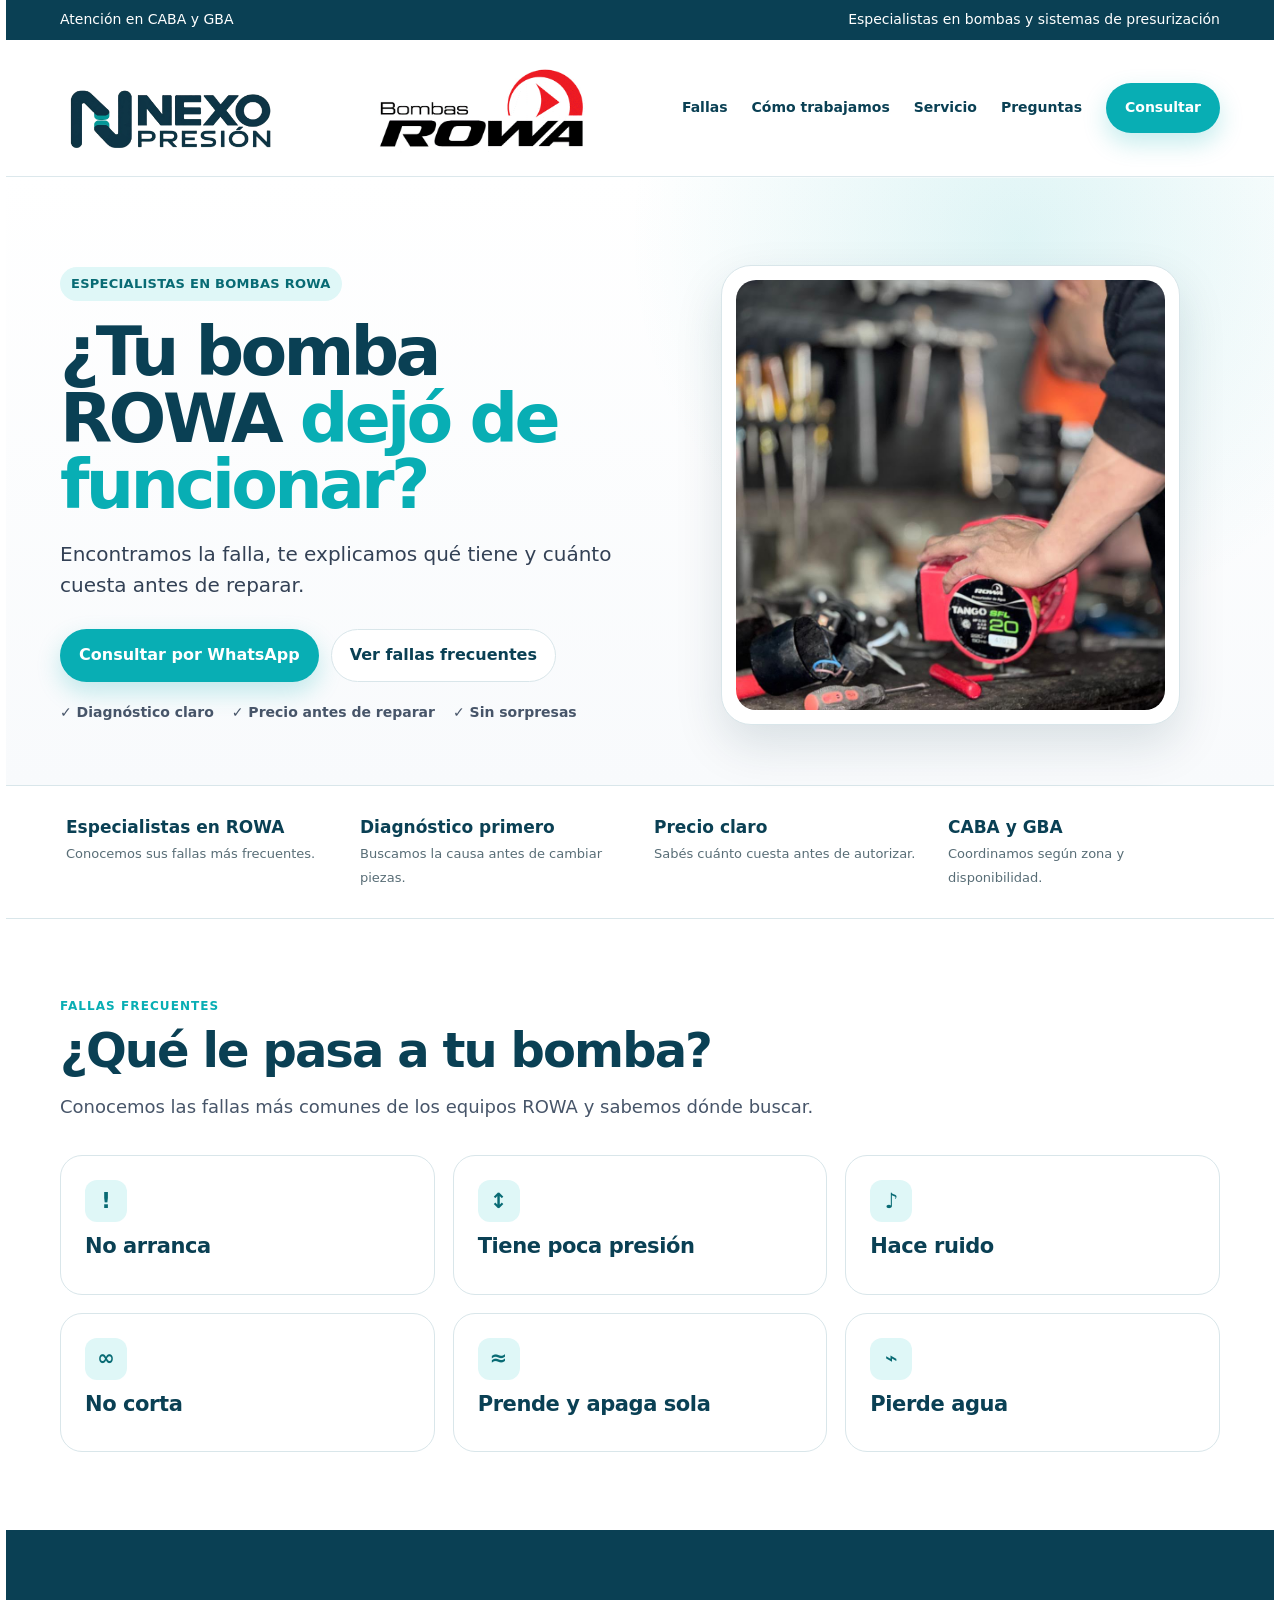
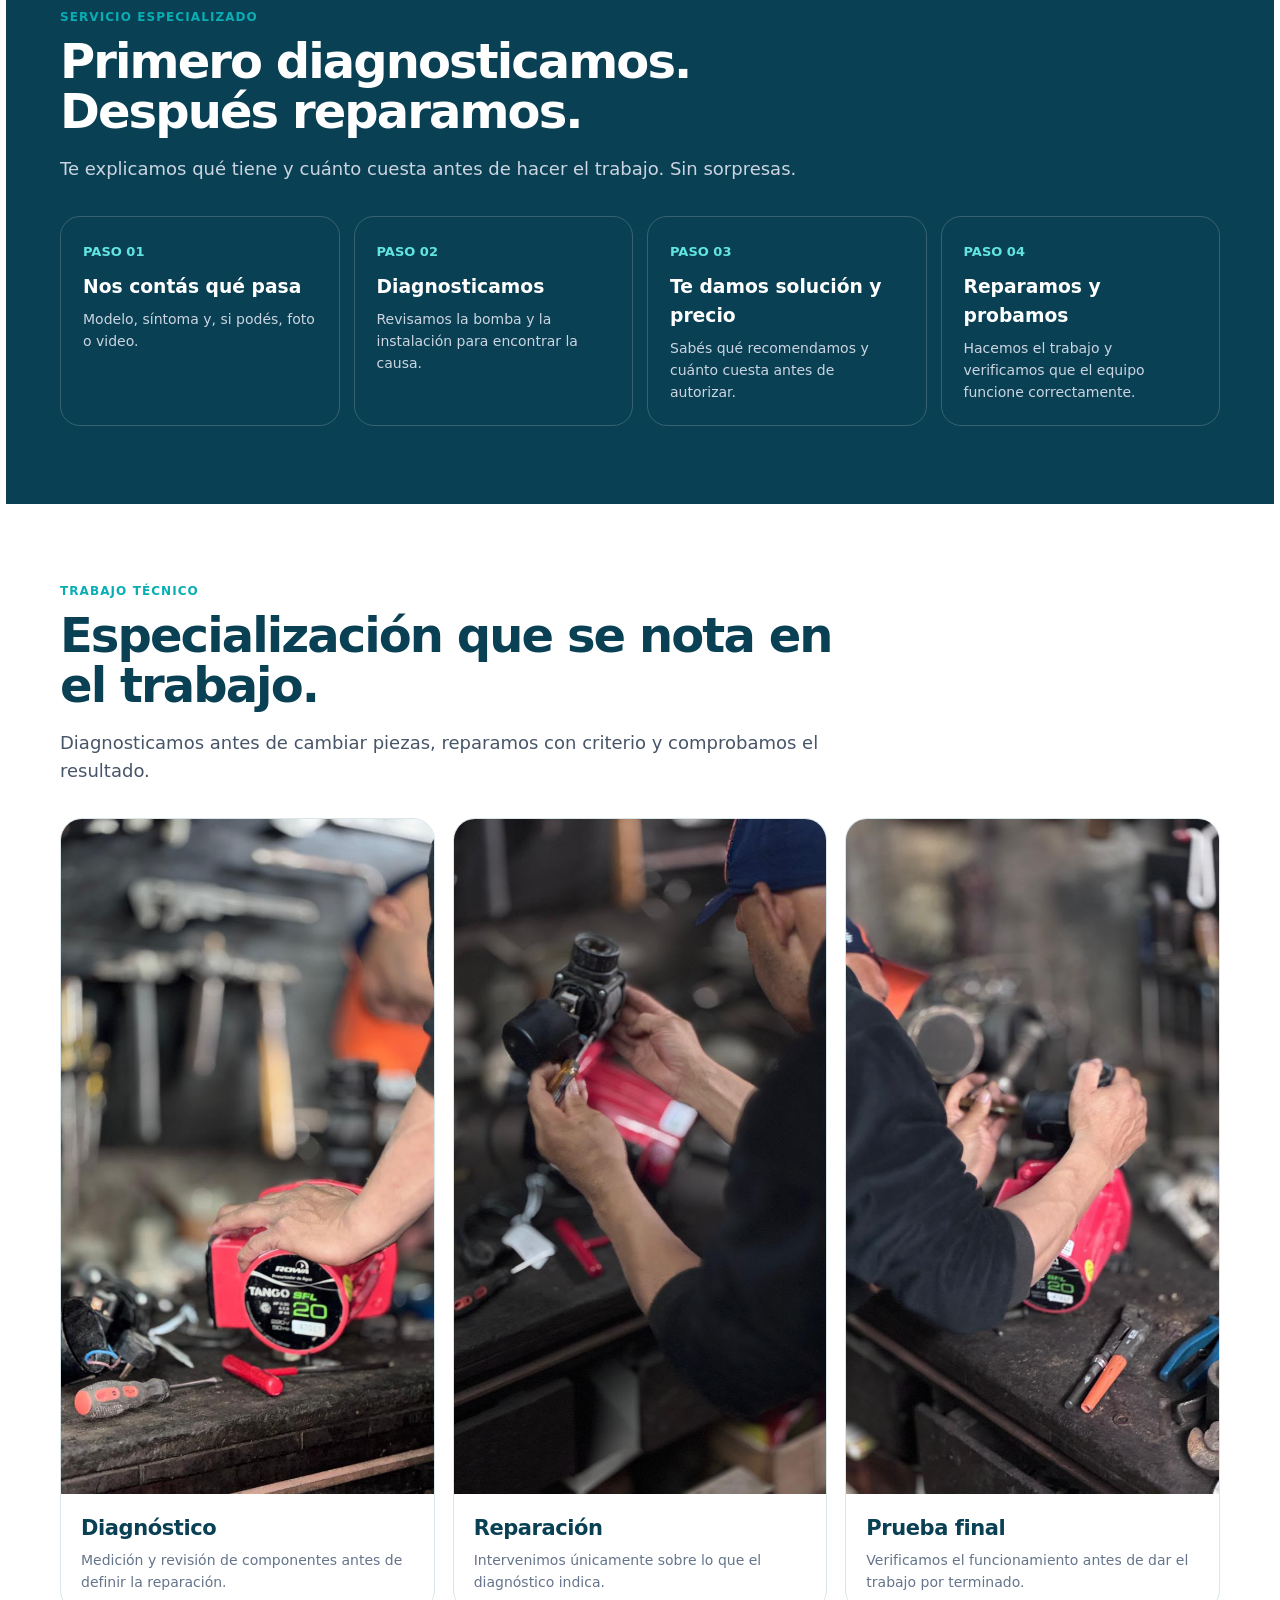
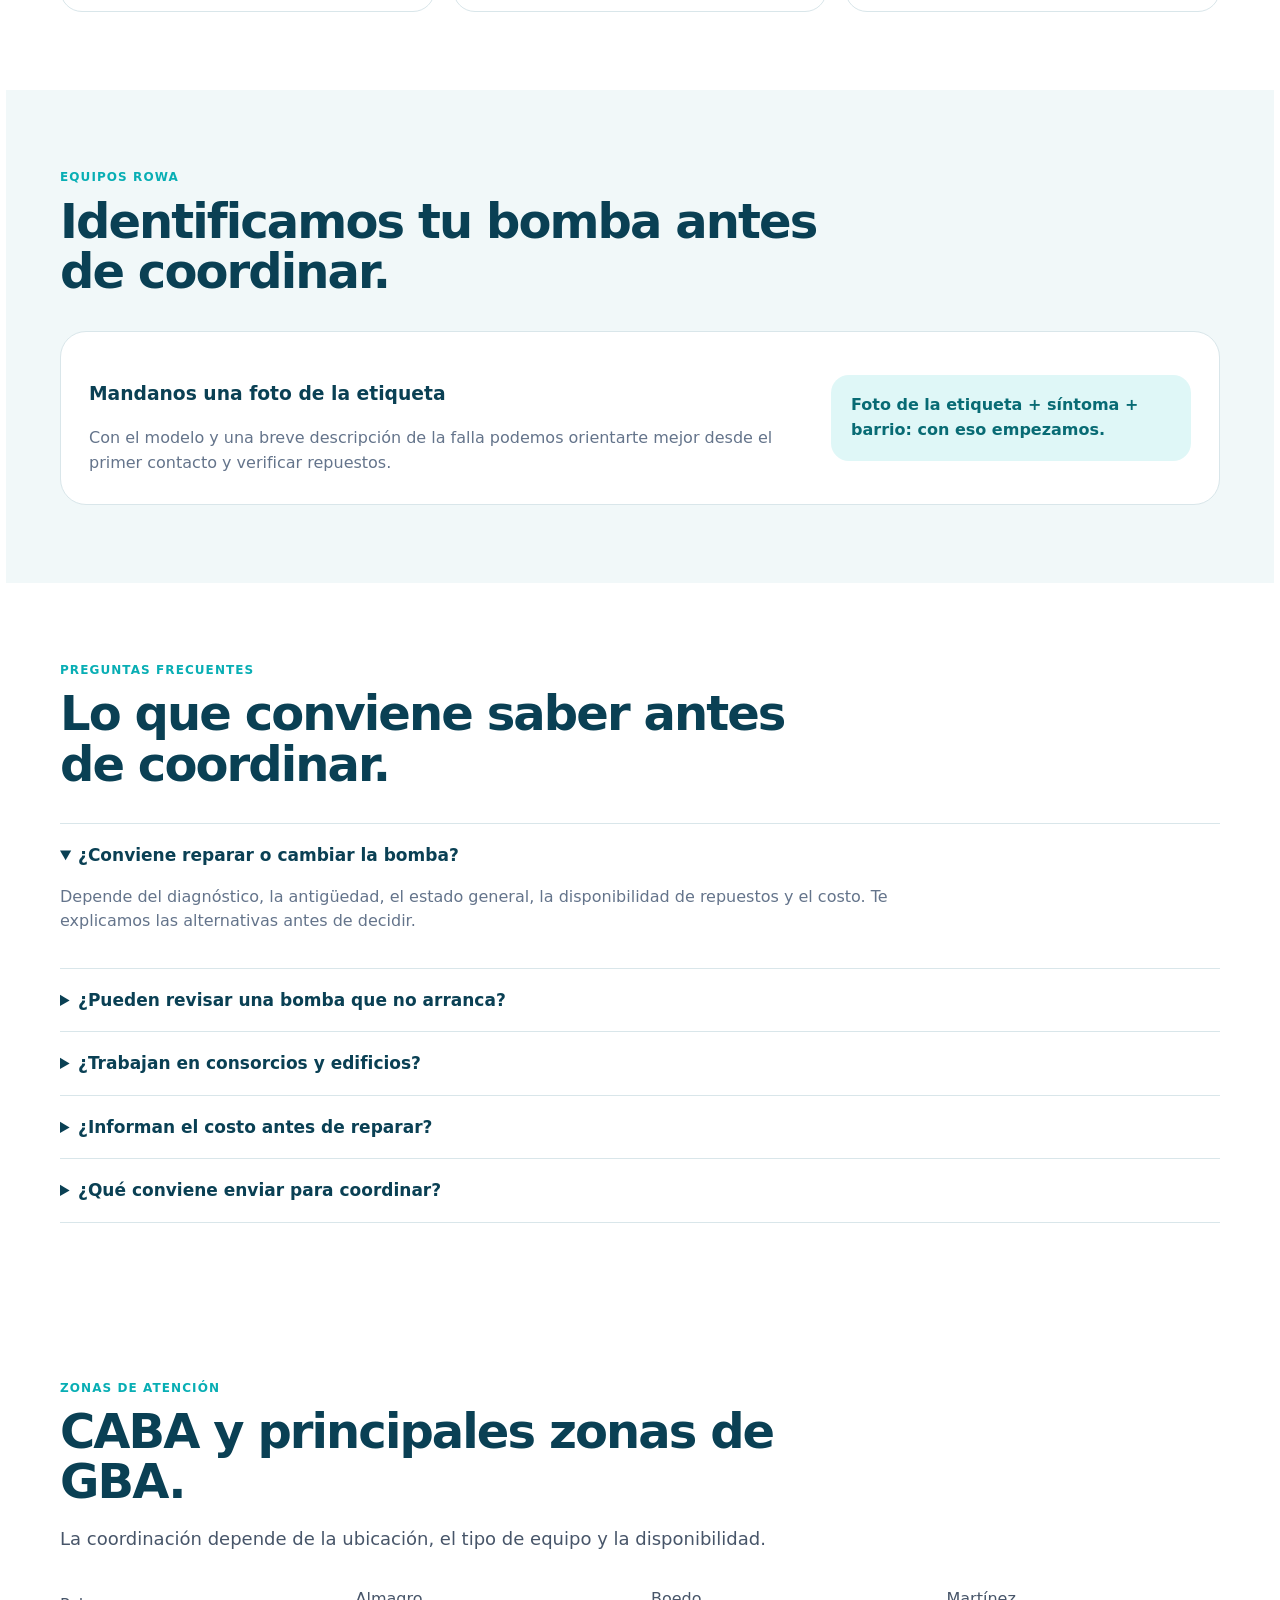
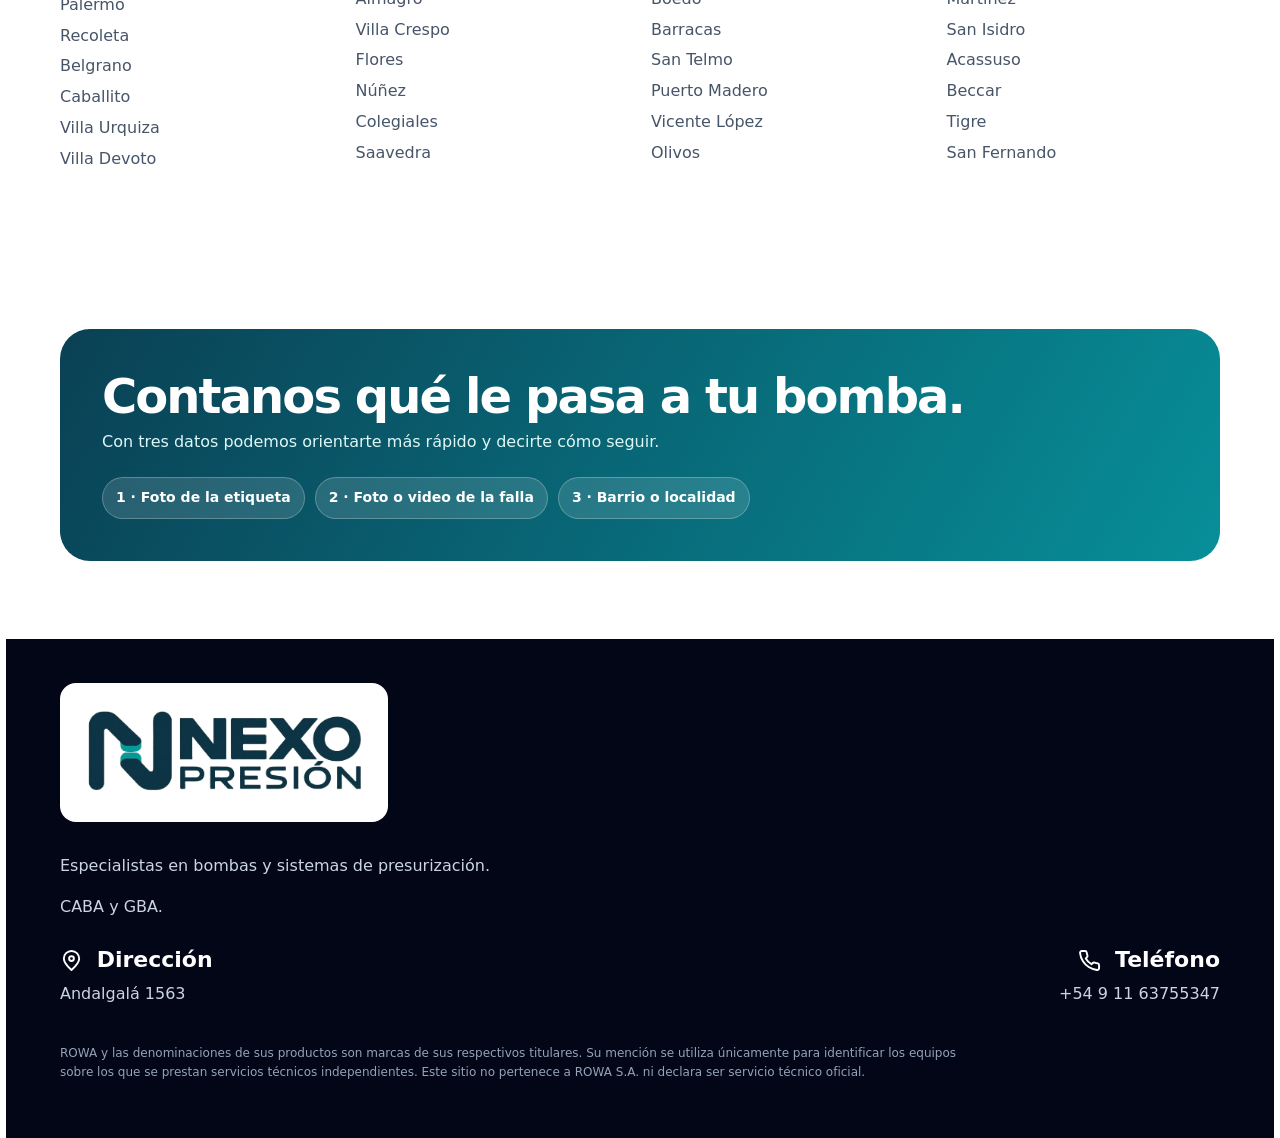
==== commit ad9784eb: "Update index.html" ====
--- a/index.html
+++ b/index.html
@@ -34,7 +34,7 @@
         <span class="eyebrow">ESPECIALISTAS EN BOMBAS ROWA</span>
         <h1>¿Tu bomba ROWA <span>dejó de funcionar?</span></h1>
         <p class="lead">Encontramos la falla, te explicamos qué tiene y cuánto cuesta antes de reparar.</p>
-        <div class="hero-actions"><a class="btn btn-primary" href="#consulta">Contanos qué le pasa</a><a class="btn btn-soft" href="#fallas">Ver fallas frecuentes</a></div>
+        <div class="hero-actions"><a class="btn btn-primary" href="#consulta">Consultar por WhatsApp</a><a class="btn btn-soft" href="#fallas">Ver fallas frecuentes</a></div>
         <div class="microtrust"><span>✓ Diagnóstico claro</span><span>✓ Precio antes de reparar</span><span>✓ Sin sorpresas</span></div>
       </div>
       <figure class="hero-card"><img src="imagenes/img_header.jpeg" alt="Técnico especializado preparando herramientas para revisar una bomba ROWA" width="1400" height="787" fetchpriority="high"></figure>
@@ -104,11 +104,72 @@
       <div class="checklist"><span>1 · Foto de la etiqueta</span><span>2 · Foto o video de la falla</span><span>3 · Barrio o localidad</span></div>
     </div></div></section>
   </main>
-  <footer><div class="wrap">
-    <a href="#inicio" class="footer-brand" aria-label="Nexo Presión, inicio"><img src="imagenes/nexo_presion.png" alt="Nexo Presión"></a><br>
-    Especialistas en bombas y sistemas de presurización.<br>CABA y GBA.
-    <p class="legal">ROWA y las denominaciones de sus productos son marcas de sus respectivos titulares. Su mención se utiliza únicamente para identificar los equipos sobre los que se prestan servicios técnicos independientes. Este sitio no pertenece a ROWA S.A. ni declara ser servicio técnico oficial.</p>
-  </div></footer>
+  <footer>
+  <div class="wrap">
+    <a href="#inicio" class="footer-brand" aria-label="Nexo Presión, inicio">
+      <img src="imagenes/nexo_presion.png" alt="Nexo Presión">
+    </a>
+
+    <p>Especialistas en bombas y sistemas de presurización.</p>
+    <p>CABA y GBA.</p>
+
+    <div class="footer-contact">
+      <p>
+        <strong>
+        <span class="contact-icon" aria-hidden="true">
+          <svg xmlns="http://www.w3.org/2000/svg"
+            width="23" height="23" viewBox="0 0 24 24"
+            fill="none" stroke="currentColor"
+            stroke-width="2" stroke-linecap="round"
+            stroke-linejoin="round">
+            <path d="M20 10c0 5-8 12-8 12S4 15 4 10a8 8 0 1 1 16 0Z"/>
+            <circle cx="12" cy="10" r="2.5"/>
+          </svg>
+        </span>
+          Dirección
+        </strong>
+        <br>
+         Andalgalá 1563
+      </p>
+
+      <p>
+        <strong>
+        <span class="contact-icon" aria-hidden="true">
+            <svg xmlns="http://www.w3.org/2000/svg"
+                width="23" height="23" viewBox="0 0 24 24"
+                fill="none" stroke="#ffffff"
+                stroke-width="2" stroke-linecap="round"
+                stroke-linejoin="round">
+                <path d="M22 16.92v3a2 2 0 0 1-2.18 2
+                    19.79 19.79 0 0 1-8.63-3.07
+                    19.5 19.5 0 0 1-6-6
+                    19.79 19.79 0 0 1-3.07-8.67
+                    A2 2 0 0 1 4.11 2h3
+                    a2 2 0 0 1 2 1.72
+                    c.12.96.36 1.9.7 2.8
+                    a2 2 0 0 1-.45 2.11L8.09 9.91
+                    a16 16 0 0 0 6 6l1.27-1.27
+                    a2 2 0 0 1 2.11-.45
+                    c.9.34 1.84.58 2.8.7
+                    A2 2 0 0 1 22 16.92z"/>
+              </svg>
+        </span>
+          Teléfono
+        </strong>
+        <br>
+        +54 9 11 63755347
+      </p>
+    </div>
+
+    <p class="legal">
+      ROWA y las denominaciones de sus productos son marcas de sus
+      respectivos titulares. Su mención se utiliza únicamente para
+      identificar los equipos sobre los que se prestan servicios
+      técnicos independientes. Este sitio no pertenece a ROWA S.A.
+      ni declara ser servicio técnico oficial.
+    </p>
+  </div>
+  </footer>
 </body>
 </html>
 
--- a/styles.css
+++ b/styles.css
@@ -1,129 +1,108 @@
 
 
+:root{--ink:#0a4054;--deep:#062d3c;--muted:#586d76;--soft:#f1f8f9;--line:#d9e6ea;--accent:#08aeb4;--white:#fff;--radius:22px;--shadow:0 20px 48px rgba(6,45,60,.13)}
+    *{box-sizing:border-box}
 
-    :root{
-      --ink:#0f172a; --muted:#64748b; --soft:#f8fafc; --line:#e2e8f0;
-      --accent:#dc2626; --accent2:#b91c1c; --ok:#166534; --white:#fff;
-      --radius:22px; --shadow:0 18px 45px rgba(15,23,42,.10);
-    }
-    *{box-sizing:border-box}
-    html{scroll-behavior:smooth}
-    body{margin:0;font-family:Inter,ui-sans-serif,system-ui,-apple-system,BlinkMacSystemFont,"Segoe UI",sans-serif;color:var(--ink);background:#fff;line-height:1.55}
+
+    html{scroll-behavior:smooth; margin: 0; padding: 0 3px}
+    body{margin:0;font-family:Inter,ui-sans-serif,system-ui,-apple-system,BlinkMacSystemFont,"Segoe UI",sans-serif;color:var(--ink);background:#fff;line-height:1.55;  padding: 0 3px}
+    
+    img{display:block;max-width:100%}
     a{color:inherit;text-decoration:none}
     .wrap{width:min(1160px,calc(100% - 36px));margin:auto}
     .topbar{background:var(--ink);color:#fff;font-size:14px}
     .topbar .wrap{display:flex;justify-content:space-between;gap:16px;padding:9px 0;flex-wrap:wrap}
-    header{position:sticky;top:0;z-index:50;background:rgba(255,255,255,.94);backdrop-filter:blur(12px);border-bottom:1px solid rgba(226,232,240,.8)}
-    nav{display:flex;align-items:center;justify-content:space-between;gap:22px;padding:14px 0}
-    .logo {width: clamp(400px, 15vw, 220px);height: auto;display: block}
-    .brand{font-weight:900;letter-spacing:-.03em;font-size:22px}
-    .brand b{color:var(--accent)}
-    .links{display:flex;gap:24px;align-items:center;font-size:14px;font-weight:650}
-    .btn{display:inline-flex;align-items:center;justify-content:center;gap:8px;padding:13px 18px;border-radius:999px;font-weight:800;border:1px solid transparent;transition:.2s}
+    header{position:sticky;top:0;z-index:50;background:rgba(255,255,255,.95);backdrop-filter:blur(12px);border-bottom:1px solid rgba(217,230,234,.9)}
+    nav{display:flex;align-items:center;justify-content:space-between;gap:22px;padding:12px 0}
+    
+    .brand img {width: clamp(140px, 18vw, 220px); height: auto; max-height: 150px; object-fit: contain; padding-top: 25px;/*padding-bottom: clamp(20px, 0vw, 45px)*/}
+    .brand-rowa img{width: clamp(140px, 18vw, 220px);height:auto;max-height: 100px;object-fit:contain}
+    
+    .links{display:flex;gap:24px;align-items:center;font-size:14px;font-weight:700}
+    .btn{display:inline-flex;align-items:center;justify-content:center;gap:8px;padding:13px 18px;border-radius:999px;font-weight:850;border:1px solid transparent;transition:.2s}
     .btn:hover{transform:translateY(-1px)}
-    .btn-primary{background:var(--accent);color:#fff;box-shadow:0 10px 25px rgba(220,38,38,.22)}
-    .btn-dark{background:var(--ink);color:#fff}
+    .btn-primary{background:var(--accent);color:#fff;box-shadow:0 10px 25px rgba(8,174,180,.24)}
     .btn-soft{background:#fff;border-color:var(--line)}
-    .hero{padding:74px 0 44px;background:
-      radial-gradient(circle at 80% 10%, rgba(220,38,38,.10), transparent 34%),
-      linear-gradient(180deg,#fff 0%,#f8fafc 100%)}
-    .hero-grid{display:grid;grid-template-columns:1.08fr .92fr;gap:52px;align-items:center}
-    .eyebrow{display:inline-flex;padding:7px 11px;border-radius:999px;background:#fee2e2;color:#991b1b;font-size:13px;font-weight:900;letter-spacing:.02em}
+    .hero{padding:72px 0 44px;background:radial-gradient(circle at 80% 10%,rgba(8,174,180,.13),transparent 34%),linear-gradient(180deg,#fff 0%,#f8fafc 100%)}
+    .hero-grid{display:grid;grid-template-columns:1.03fr .97fr;gap:48px;align-items:center}
+    .eyebrow{display:inline-flex;padding:7px 11px;border-radius:999px;background:#dff7f7;color:#086b74;font-size:13px;font-weight:900;letter-spacing:.02em}
     h1{font-size:clamp(38px,5.4vw,68px);line-height:.98;letter-spacing:-.055em;margin:18px 0 20px}
     h1 span{color:var(--accent)}
     .lead{font-size:20px;color:#334155;max-width:720px}
     .hero-actions{display:flex;gap:12px;flex-wrap:wrap;margin:28px 0 20px}
     .microtrust{display:flex;gap:18px;flex-wrap:wrap;color:#475569;font-size:14px;font-weight:700}
-    .hero-card{background:#fff;border:1px solid var(--line);border-radius:30px;padding:24px;box-shadow:var(--shadow)}
-    .photo-placeholder{min-height:320px;border-radius:22px;background:linear-gradient(135deg,#e2e8f0,#f8fafc);display:grid;place-items:center;text-align:center;padding:28px;border:1px dashed #94a3b8;color:#475569;font-weight:750}
-    .photo-placeholder small{display:block;font-weight:500;margin-top:8px}
-    .proof-strip{padding:18px 0;border-bottom:1px solid var(--line);border-top:1px solid var(--line);background:#fff}
+    .hero-card{background:#fff;border:1px solid var(--line);border-radius:30px;padding:14px;box-shadow:var(--shadow)}
+    .hero-card img{width:100%;height:430px;object-fit:cover;border-radius:20px}
+    .proof-strip{padding:18px 0;border-block:1px solid var(--line);background:#fff}
     .proof-grid{display:grid;grid-template-columns:repeat(4,1fr);gap:16px}
-    .proof{padding:10px 6px}
-    .proof strong{display:block;font-size:17px}
-    .proof span{font-size:13px;color:var(--muted)}
+    .proof{padding:10px 6px}.proof strong{display:block;font-size:17px}.proof span{font-size:13px;color:var(--muted)}
     section{padding:78px 0}
-    .section-head{max-width:760px;margin-bottom:34px}
+    .section-head{max-width:790px;margin-bottom:34px}
     .kicker{font-weight:900;color:var(--accent);text-transform:uppercase;letter-spacing:.09em;font-size:12px}
     h2{font-size:clamp(30px,4vw,48px);line-height:1.05;letter-spacing:-.04em;margin:9px 0 13px}
     .sub{font-size:18px;color:#475569}
     .grid-3{display:grid;grid-template-columns:repeat(3,1fr);gap:18px}
     .card{border:1px solid var(--line);border-radius:var(--radius);padding:24px;background:#fff}
-    .card h3{font-size:21px;margin:8px 0 7px;letter-spacing:-.02em}
-    .card p{color:#64748b;margin:0}
-    .icon{width:42px;height:42px;border-radius:12px;background:#fee2e2;color:#991b1b;display:grid;place-items:center;font-size:21px;font-weight:900}
-    .problem{position:relative;padding-bottom:72px}
-    .problem .mini-link{position:absolute;left:24px;bottom:22px;color:var(--accent);font-weight:850;font-size:14px}
-    .band{background:var(--ink);color:#fff}
-    .band .sub{color:#cbd5e1}
+    .card h3{font-size:21px;margin:8px 0 7px;letter-spacing:-.02em}.card p{color:#64748b;margin:0}
+    .icon{width:42px;height:42px;border-radius:12px;background:#dff7f7;color:#086b74;display:grid;place-items:center;font-size:21px;font-weight:900}
+    .band{background:var(--ink);color:#fff}.band .sub{color:#cbd5e1}
     .process{display:grid;grid-template-columns:repeat(4,1fr);gap:14px}
-    .step{padding:22px;border:1px solid #334155;border-radius:20px}
-    .step em{font-style:normal;color:#fca5a5;font-weight:900;font-size:13px}
-    .step h3{margin:8px 0 8px}
-    .step p{color:#cbd5e1;margin:0;font-size:14px}
-    .models{display:flex;flex-wrap:wrap;gap:10px}
-    .pill{border:1px solid var(--line);background:#fff;border-radius:999px;padding:9px 13px;font-weight:750;font-size:14px}
-    .reviews{display:grid;grid-template-columns:repeat(3,1fr);gap:18px}
-    .review{background:#fff;border:1px solid var(--line);border-radius:22px;padding:22px}
-    .stars{letter-spacing:2px;color:#b45309}
-    .review blockquote{margin:12px 0;color:#334155}
-    .review small{color:#64748b}
+    .step{padding:22px;border:1px solid #386271;border-radius:20px}.step em{font-style:normal;color:#62e5e2;font-weight:900;font-size:13px}.step h3{margin:8px 0}.step p{color:#cbd5e1;margin:0;font-size:14px}
+    .work-card{overflow:hidden;padding:0}.work-card img{width:100%;aspect-ratio:4/3;object-fit:cover}.work-card div{padding:18px 20px}.work-card h3{margin:0 0 5px}.work-card p{font-size:14px}
+    .model-box{display:grid;grid-template-columns:1fr auto;gap:28px;align-items:center;background:#fff;border:1px solid var(--line);border-radius:26px;padding:28px}
+    .model-box p{margin:5px 0 0;color:#64748b}.label-tip{background:#dff7f7;color:#086b74;border-radius:18px;padding:18px 20px;max-width:360px;font-weight:750}
+    .faq{border-top:1px solid var(--line)}details{border-bottom:1px solid var(--line);padding:18px 0}summary{font-weight:850;cursor:pointer;font-size:17px}details p{color:#64748b;max-width:850px}
     .warning{padding:16px 18px;border-radius:16px;background:#fff7ed;border:1px solid #fed7aa;color:#9a3412;font-size:14px}
-    .faq{border-top:1px solid var(--line)}
-    details{border-bottom:1px solid var(--line);padding:18px 0}
-    summary{font-weight:850;cursor:pointer;font-size:17px}
-    details p{color:#64748b;max-width:850px}
-    .areas{columns:4;column-gap:22px;color:#475569}
-    .areas span{display:block;margin:6px 0;break-inside:avoid}
-    .cta{padding:44px;border-radius:30px;background:linear-gradient(120deg,#991b1b,#dc2626);color:#fff;display:flex;align-items:center;justify-content:space-between;gap:30px}
-    .cta h2{margin:0 0 9px}
-    .cta p{margin:0;color:#fee2e2}
-    footer{padding:44px 0 110px;background:#020617;color:#cbd5e1}
-    footer strong{color:#fff}
-    .legal{font-size:12px;color:#94a3b8;max-width:900px;margin-top:24px}
-    .mobile-wa{display:none;position:fixed;left:16px;right:16px;bottom:14px;z-index:70;background:#16a34a;color:#fff;padding:14px 18px;border-radius:999px;text-align:center;font-weight:900;box-shadow:0 10px 35px rgba(0,0,0,.25)}
-    @media(max-width:900px){
-      .links a:not(.btn){display:none}
-      .hero-grid,.grid-3,.reviews,.process,.proof-grid{grid-template-columns:1fr 1fr}
-      .hero-grid{gap:28px}
-      .areas{columns:2}
-    }
-    @media(max-width:620px){
-      .hero{padding-top:48px}
-      .hero-grid,.grid-3,.reviews,.process,.proof-grid{grid-template-columns:1fr}
-      .hero-card{padding:14px}
-      .photo-placeholder{min-height:240px}
-      .cta{padding:28px;display:block}
-      .cta .btn{margin-top:20px;width:100%}
-      .mobile-wa{display:block}
-      .areas{columns:2}
-      section{padding:58px 0}
-    }
-  
-    /* ===== NOTAS DE IMPLEMENTACIÓN PARA EZE - NO PUBLICAR ===== */
-    .dev-note{
-      margin:14px 0;
-      padding:13px 15px;
-      border:2px solid #dc2626;
-      border-radius:14px;
-      background:#fff1f2;
-      color:#991b1b;
-      font-size:13px;
-      font-weight:800;
-      line-height:1.45;
-    }
-    .dev-note::before{
-      content:"ACCIÓN PARA EZE · ";
-      font-weight:950;
-    }
-    .dev-only-banner{
-      background:#7f1d1d;
-      color:#fff;
-      padding:12px 16px;
-      text-align:center;
-      font-size:13px;
-      font-weight:900;
-      letter-spacing:.02em;
+    .areas{columns:4;column-gap:22px;color:#475569}.areas span{display:block;margin:6px 0;break-inside:avoid}
+    .cta{padding:42px;border-radius:30px;background:linear-gradient(120deg,#0a4054,#078f99);color:#fff}.cta h2{margin:0 0 9px}.cta p{margin:0;color:#dff7f7;max-width:820px}.checklist{display:flex;gap:10px;flex-wrap:wrap;margin-top:22px}.checklist span{background:rgba(255,255,255,.13);border:1px solid rgba(255,255,255,.25);padding:9px 13px;border-radius:999px;font-weight:750;font-size:14px}
+    
+    /* footer{padding:44px 0;background:#020617;color:#cbd5e1}.footer-brand{display:inline-flex;background:#fff;border-radius:16px;padding:10px 14px;margin-bottom:16px}.footer-brand img{width:210px}.legal{font-size:12px;color:#94a3b8;max-width:900px;margin-top:24px} */
+    
+    footer{padding:44px 0;background:#020617;color:#cbd5e1}.footer-brand{display:inline-flex;background:#fff;border-radius:16px;padding:10px 14px;margin-bottom:16px}.footer-brand img{width:300px; height:auto; max-width: 100%}.legal{font-size:12px;color:#94a3b8;max-width:900px;margin-top:24px}
+    
+    .footer-contact {
+        margin-top: 20px;
+        display: flex;
+        justify-content: space-between;
+        align-items: flex-start;
+        gap: 24px;
+        width: 100%;
     }
 
+.footer-contact p {
+        margin: 0 0 12px;
+        line-height: 1.8;
+        font-size: 16px;
+}
 
+.footer-contact strong {
+        color: #ffffff;
+        font-size: 22px;
+        font-weight: 700;
+}
+
+.contact-icon {
+  display: inline-flex;
+  align-items: center;
+  font-size: 22px;
+  vertical-align: middle;
+  margin-right: 6px;
+}
+
+.contact-icon svg {
+  /*display: block;*/
+  width: 23px;
+  height: 23px;
+  fill: none;
+  stroke: #ffffff;
+}
+
+/* Dirección a la izquierda y teléfono a la derecha */
+.footer-contact p:last-child {
+        text-align: right;
+}
+
+    @media(max-width:900px){.links a:not(.btn){display:none}.hero-grid,.grid-3,.process,.proof-grid{grid-template-columns:1fr 1fr}.hero-grid{gap:28px}.areas{columns:2}.model-box{grid-template-columns:1fr}}
+    @media(max-width:620px){.topbar .wrap span:last-child{display:none}.brand img{width:154px}.links{gap:8px}.links .btn{padding:10px 13px}.hero{padding-top:48px}.hero-grid,.grid-3,.process,.proof-grid{grid-template-columns:1fr}.hero-card img{height:290px}.areas{columns:2}.cta{padding:28px}section{padding:58px 0}}
+    @media (max-width: 600px) {.footer-contact {flex-direction: column;gap: 10px;}.footer-contact p:last-child {text-align: left;}}
+
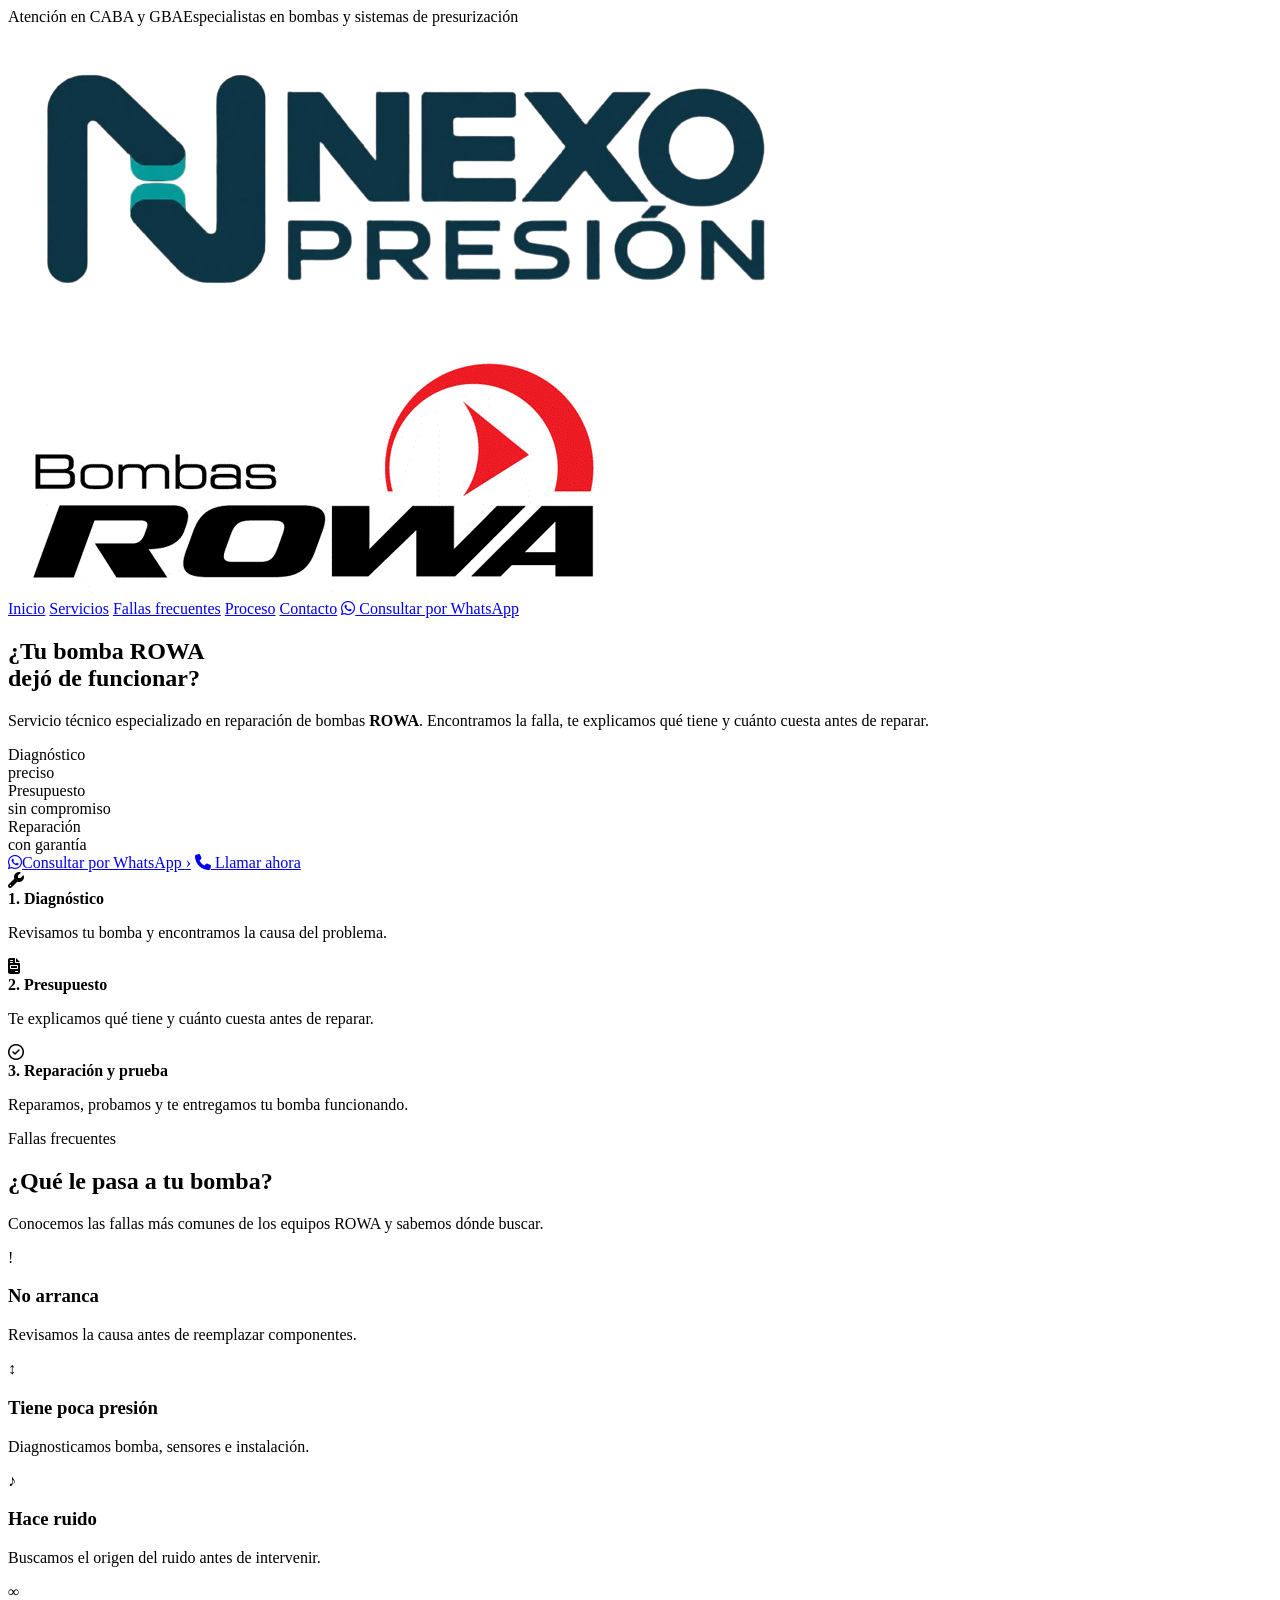
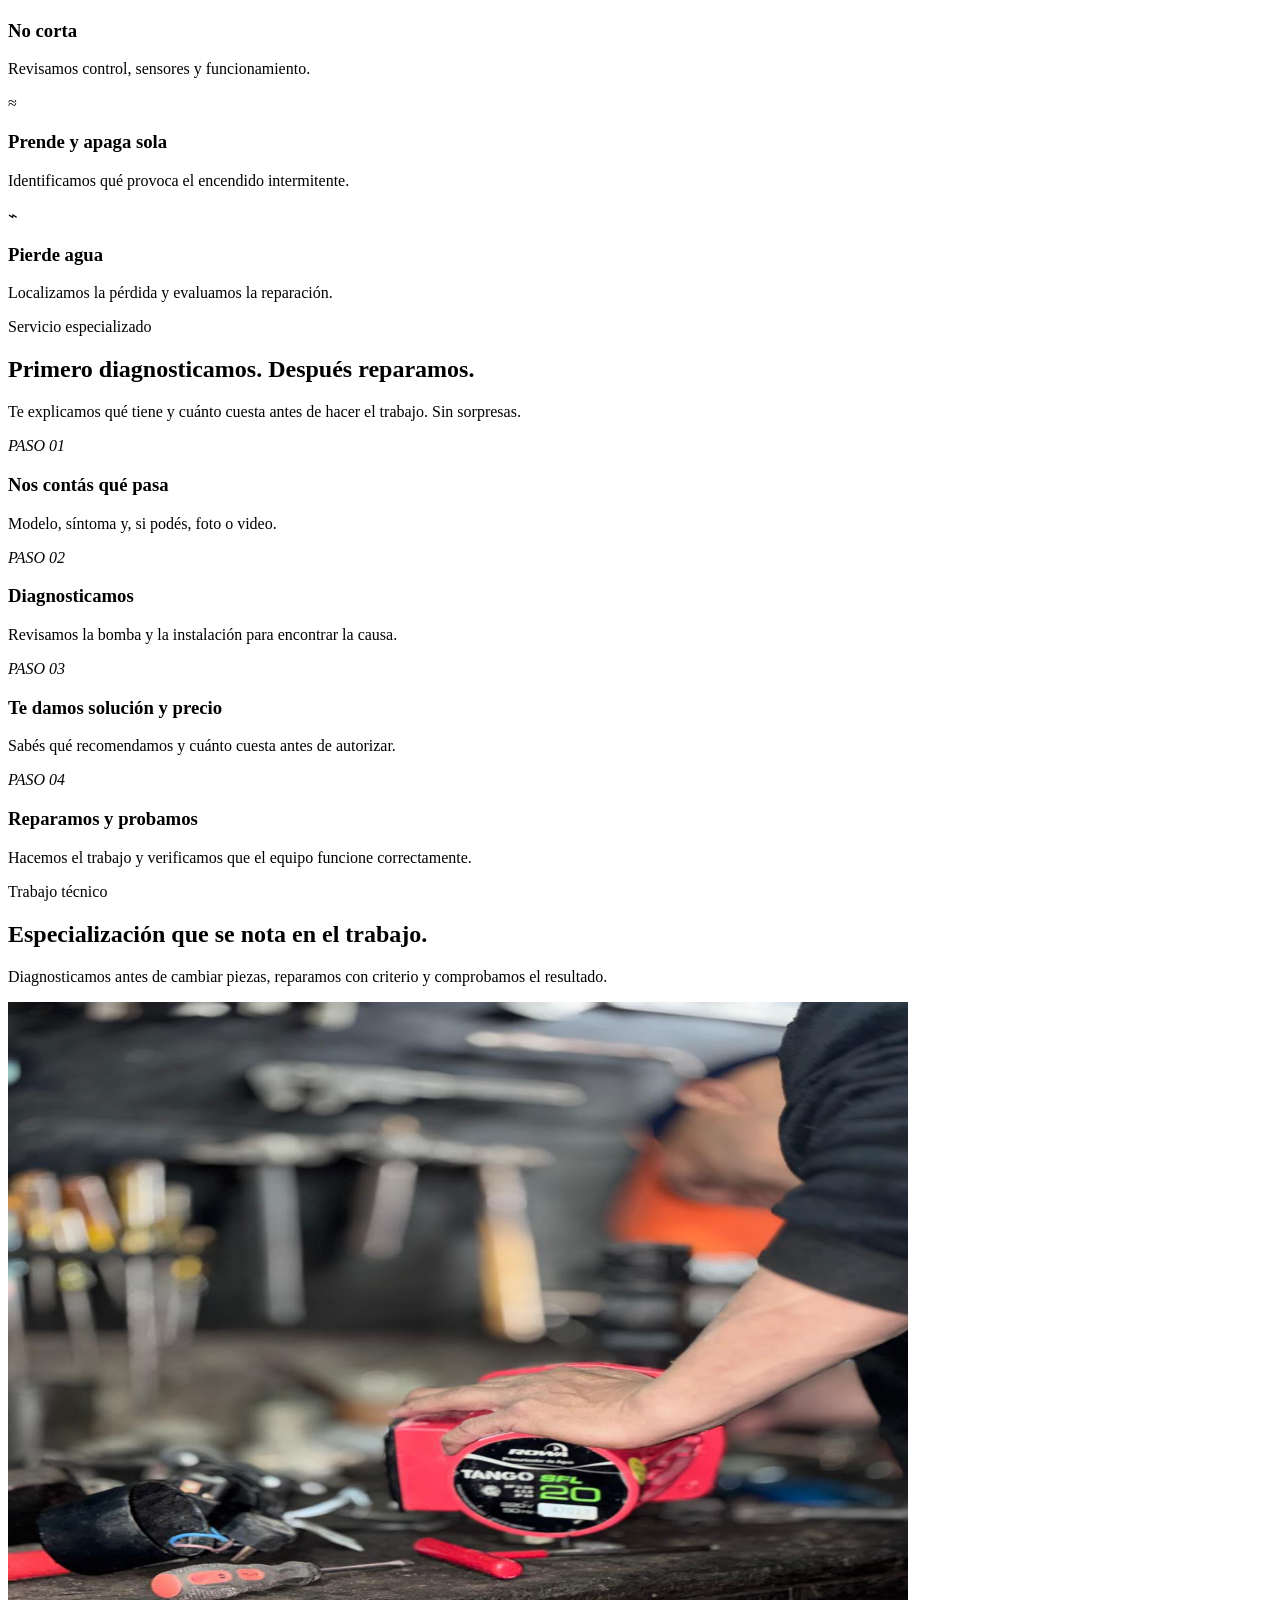
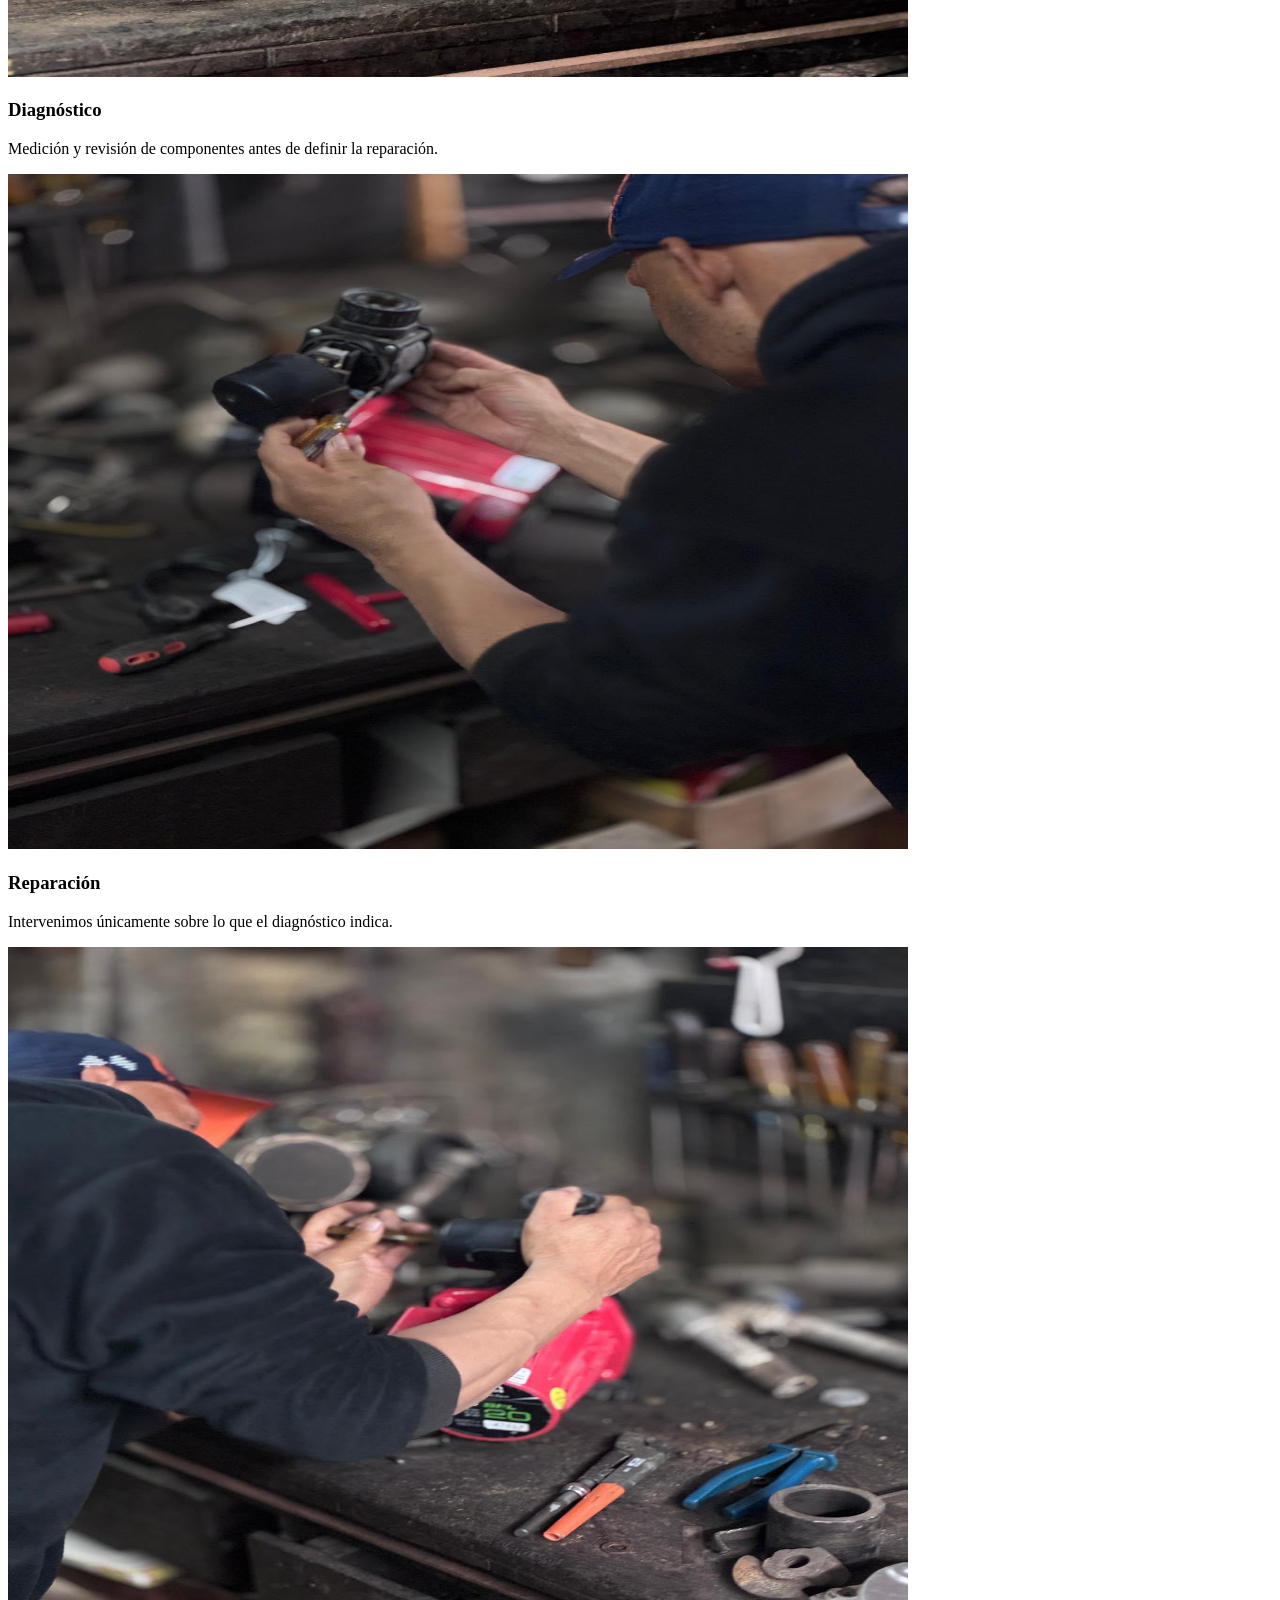
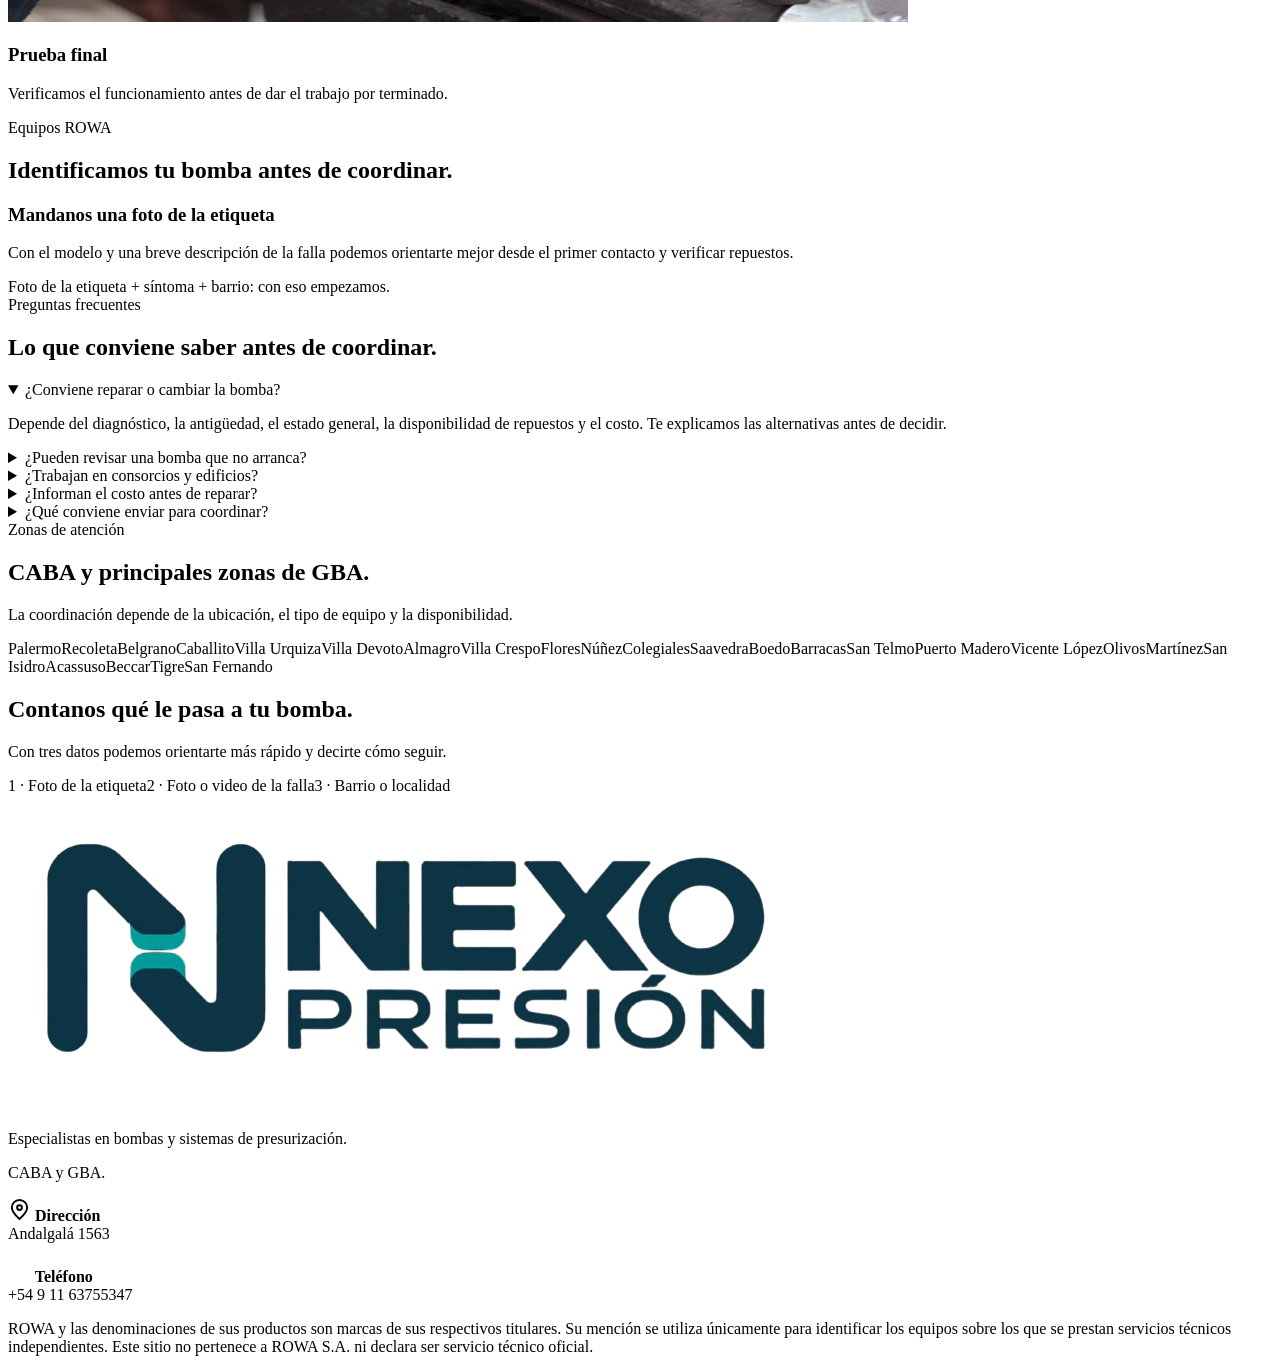
==== commit c736b776: "Update index.html" ====
--- a/index.html
+++ b/index.html
@@ -12,50 +12,67 @@
   <meta property="og:description" content="Diagnóstico claro y reparación de bombas presurizadoras ROWA en CABA y GBA.">
   <meta name="theme-color" content="#0a4054">
   <link rel="icon" type="image/svg+xml" href="data:image/svg+xml,%3Csvg xmlns='http://www.w3.org/2000/svg' viewBox='0 0 64 64'%3E%3Crect width='64' height='64' rx='14' fill='%230a4054'/%3E%3Cpath d='M16 47V17l22 22V17h10v30L26 25v22z' fill='white'/%3E%3Ccircle cx='32' cy='32' r='4' fill='%2309bec4'/%3E%3C/svg%3E">
-  <link rel="stylesheet" href="styles.css">
+  <link rel="stylesheet" href="styles(4).css">
+  <link rel="stylesheet" href="https://cdnjs.cloudflare.com/ajax/libs/font-awesome/6.7.2/css/all.min.css">
+  
   <script type="application/ld+json">
   {"@context":"https://schema.org","@type":"LocalBusiness","name":"Nexo Presión","areaServed":["Ciudad Autónoma de Buenos Aires","Gran Buenos Aires"],"description":"Especialistas en diagnóstico, reparación y mantenimiento de bombas presurizadoras ROWA.","priceRange":"$$"}
   </script>
 </head>
 <body>
   <div class="topbar"><div class="wrap"><span>Atención en CABA y GBA</span><span>Especialistas en bombas y sistemas de presurización</span></div></div>
-  
+
   <header>
-    <div class="wrap"><nav>
-      <a href="#inicio" class="brand" aria-label="Nexo Presión, inicio"><img src="imagenes/nexo_presion.png" alt="Nexo Presión" width="700" height="280"></a>
-      <a class="brand-rowa" aria-label="Nexo Presión, inicio"><img src="imagenes/ROWA-nvo-LOGO.gif" alt="Nexo Presión" width="700" height="280"></a>
-      <div class="links"><a href="#fallas">Fallas</a><a href="#como-trabajamos">Cómo trabajamos</a><a href="#servicio">Servicio</a><a href="#faq">Preguntas</a><a class="btn btn-primary" href="#consulta">Consultar</a></div>
-    </nav></div>
+    <div class="wrap">
+      <nav aria-label="Navegación principal">
+        <a href="#inicio" class="brand" aria-label="Nexo Presión, inicio"><img src="imagenes/nexo_presion.png" alt="Nexo Presión"></a>
+        <a href="#inicio" class="brand-rowa" aria-label="ROWA"><img src="imagenes/ROWA-nvo-LOGO.gif" alt="ROWA"></a>
+        <div class="links">
+          <a class="active" href="#inicio">Inicio</a>
+          <a href="#servicio">Servicios</a>
+          <a href="#fallas">Fallas frecuentes</a>
+          <a href="#como-trabajamos">Proceso</a>
+          <a href="#consulta">Contacto</a>
+          <a class="btn btn-primary nav-cta" href="#consulta"><i class="fa-brands fa-whatsapp"></i> Consultar por WhatsApp</a>
+        </div>
+      </nav>
+    </div>
   </header>
  
   <main id="inicio">
-    <section class="hero"><div class="wrap hero-grid">
-      <div>
-        <span class="eyebrow">ESPECIALISTAS EN BOMBAS ROWA</span>
-        <h1>¿Tu bomba ROWA <span>dejó de funcionar?</span></h1>
-        <p class="lead">Encontramos la falla, te explicamos qué tiene y cuánto cuesta antes de reparar.</p>
-        <div class="hero-actions"><a class="btn btn-primary" href="#consulta">Consultar por WhatsApp</a><a class="btn btn-soft" href="#fallas">Ver fallas frecuentes</a></div>
-        <div class="microtrust"><span>✓ Diagnóstico claro</span><span>✓ Precio antes de reparar</span><span>✓ Sin sorpresas</span></div>
+    <section class="hero">
+      <div class="hero-bg" role="img" aria-label="Técnico especializado reparando una bomba presurizadora ROWA"></div>
+      <div class="wrap hero-content">
+        <div class="hero-copy">
+          <h1>¿Tu bomba ROWA<br><span>dejó de funcionar?</span></h1>
+          <p class="lead">Servicio técnico especializado en reparación de bombas <strong>ROWA</strong>. Encontramos la falla, te explicamos qué tiene y cuánto cuesta antes de reparar.</p>
+          <div class="microtrust">
+            <div class="microtrust-item"><img src="imagenes/gear.svg" alt="" class="trust-icon"><span>Diagnóstico<br>preciso</span></div>
+            <div class="microtrust-item"><img src="imagenes/file-text.svg" alt="" class="trust-icon"><span>Presupuesto<br>sin compromiso</span></div>
+            <div class="microtrust-item"><img src="imagenes/shield-check.svg" alt="" class="trust-icon"><span>Reparación<br>con garantía</span></div>
+          </div>
+          <div class="hero-actions">
+            <a class="btn btn-primary" href="#consulta"><i class="fa-brands fa-whatsapp whatsapp-icon"></i>Consultar por WhatsApp <span class="btn-arrow">›</span></a>
+            <a class="btn btn-soft" href="tel:+5491163755347"><i class="fa-solid fa-phone"></i> Llamar ahora</a>
+          </div>
+        </div>
       </div>
-      <figure class="hero-card"><img src="imagenes/img_header.jpeg" alt="Técnico especializado preparando herramientas para revisar una bomba ROWA" width="1400" height="787" fetchpriority="high"></figure>
-    </div></section>
-
-    <div class="proof-strip"><div class="wrap proof-grid">
-      <div class="proof"><strong>Especialistas en ROWA</strong><span>Conocemos sus fallas más frecuentes.</span></div>
-      <div class="proof"><strong>Diagnóstico primero</strong><span>Buscamos la causa antes de cambiar piezas.</span></div>
-      <div class="proof"><strong>Precio claro</strong><span>Sabés cuánto cuesta antes de autorizar.</span></div>
-      <div class="proof"><strong>CABA y GBA</strong><span>Coordinamos según zona y disponibilidad.</span></div>
-    </div></div>
+      <div class="wrap process-summary">
+        <div class="summary-item"><span class="summary-icon"><i class="fa-solid fa-wrench"></i></span><div><strong>1. Diagnóstico</strong><p>Revisamos tu bomba y encontramos la causa del problema.</p></div></div>
+        <div class="summary-item"><span class="summary-icon"><i class="fa-solid fa-file-invoice"></i></span><div><strong>2. Presupuesto</strong><p>Te explicamos qué tiene y cuánto cuesta antes de reparar.</p></div></div>
+        <div class="summary-item"><span class="summary-icon"><i class="fa-regular fa-circle-check"></i></span><div><strong>3. Reparación y prueba</strong><p>Reparamos, probamos y te entregamos tu bomba funcionando.</p></div></div>
+      </div>
+    </section>
 
     <section id="fallas"><div class="wrap">
       <div class="section-head"><div class="kicker">Fallas frecuentes</div><h2>¿Qué le pasa a tu bomba?</h2><p class="sub">Conocemos las fallas más comunes de los equipos ROWA y sabemos dónde buscar.</p></div>
       <div class="grid-3">
-        <article class="card"><div class="icon">!</div><h3>No arranca</h3></article>
-        <article class="card"><div class="icon">↕</div><h3>Tiene poca presión</h3></article>
-        <article class="card"><div class="icon">♪</div><h3>Hace ruido</h3></article>
-        <article class="card"><div class="icon">∞</div><h3>No corta</h3></article>
-        <article class="card"><div class="icon">≈</div><h3>Prende y apaga sola</h3></article>
-        <article class="card"><div class="icon">⌁</div><h3>Pierde agua</h3></article>
+        <article class="card"><div class="icon">!</div><h3>No arranca</h3><p>Revisamos la causa antes de reemplazar componentes.</p></article>
+        <article class="card"><div class="icon">↕</div><h3>Tiene poca presión</h3><p>Diagnosticamos bomba, sensores e instalación.</p></article>
+        <article class="card"><div class="icon">♪</div><h3>Hace ruido</h3><p>Buscamos el origen del ruido antes de intervenir.</p></article>
+        <article class="card"><div class="icon">∞</div><h3>No corta</h3><p>Revisamos control, sensores y funcionamiento.</p></article>
+        <article class="card"><div class="icon">≈</div><h3>Prende y apaga sola</h3><p>Identificamos qué provoca el encendido intermitente.</p></article>
+        <article class="card"><div class="icon">⌁</div><h3>Pierde agua</h3><p>Localizamos la pérdida y evaluamos la reparación.</p></article>
       </div>
     </div></section>
 
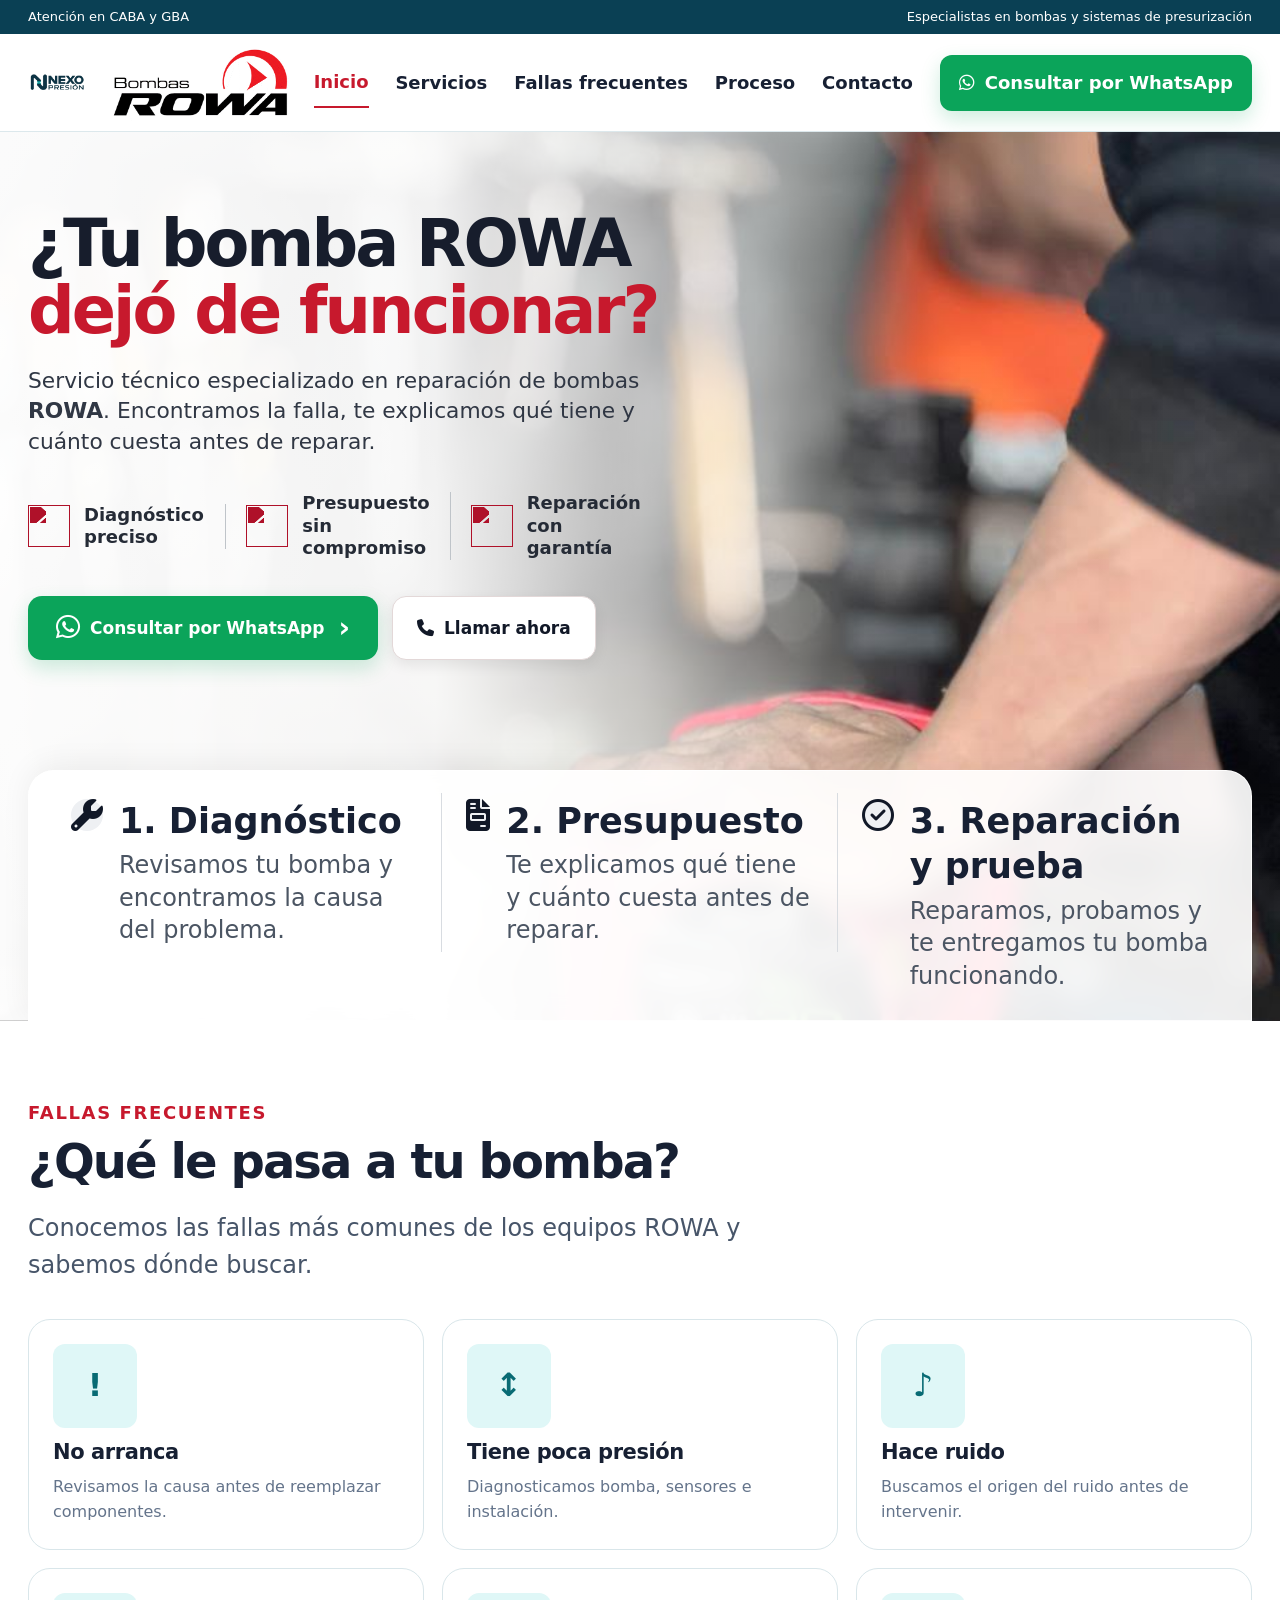
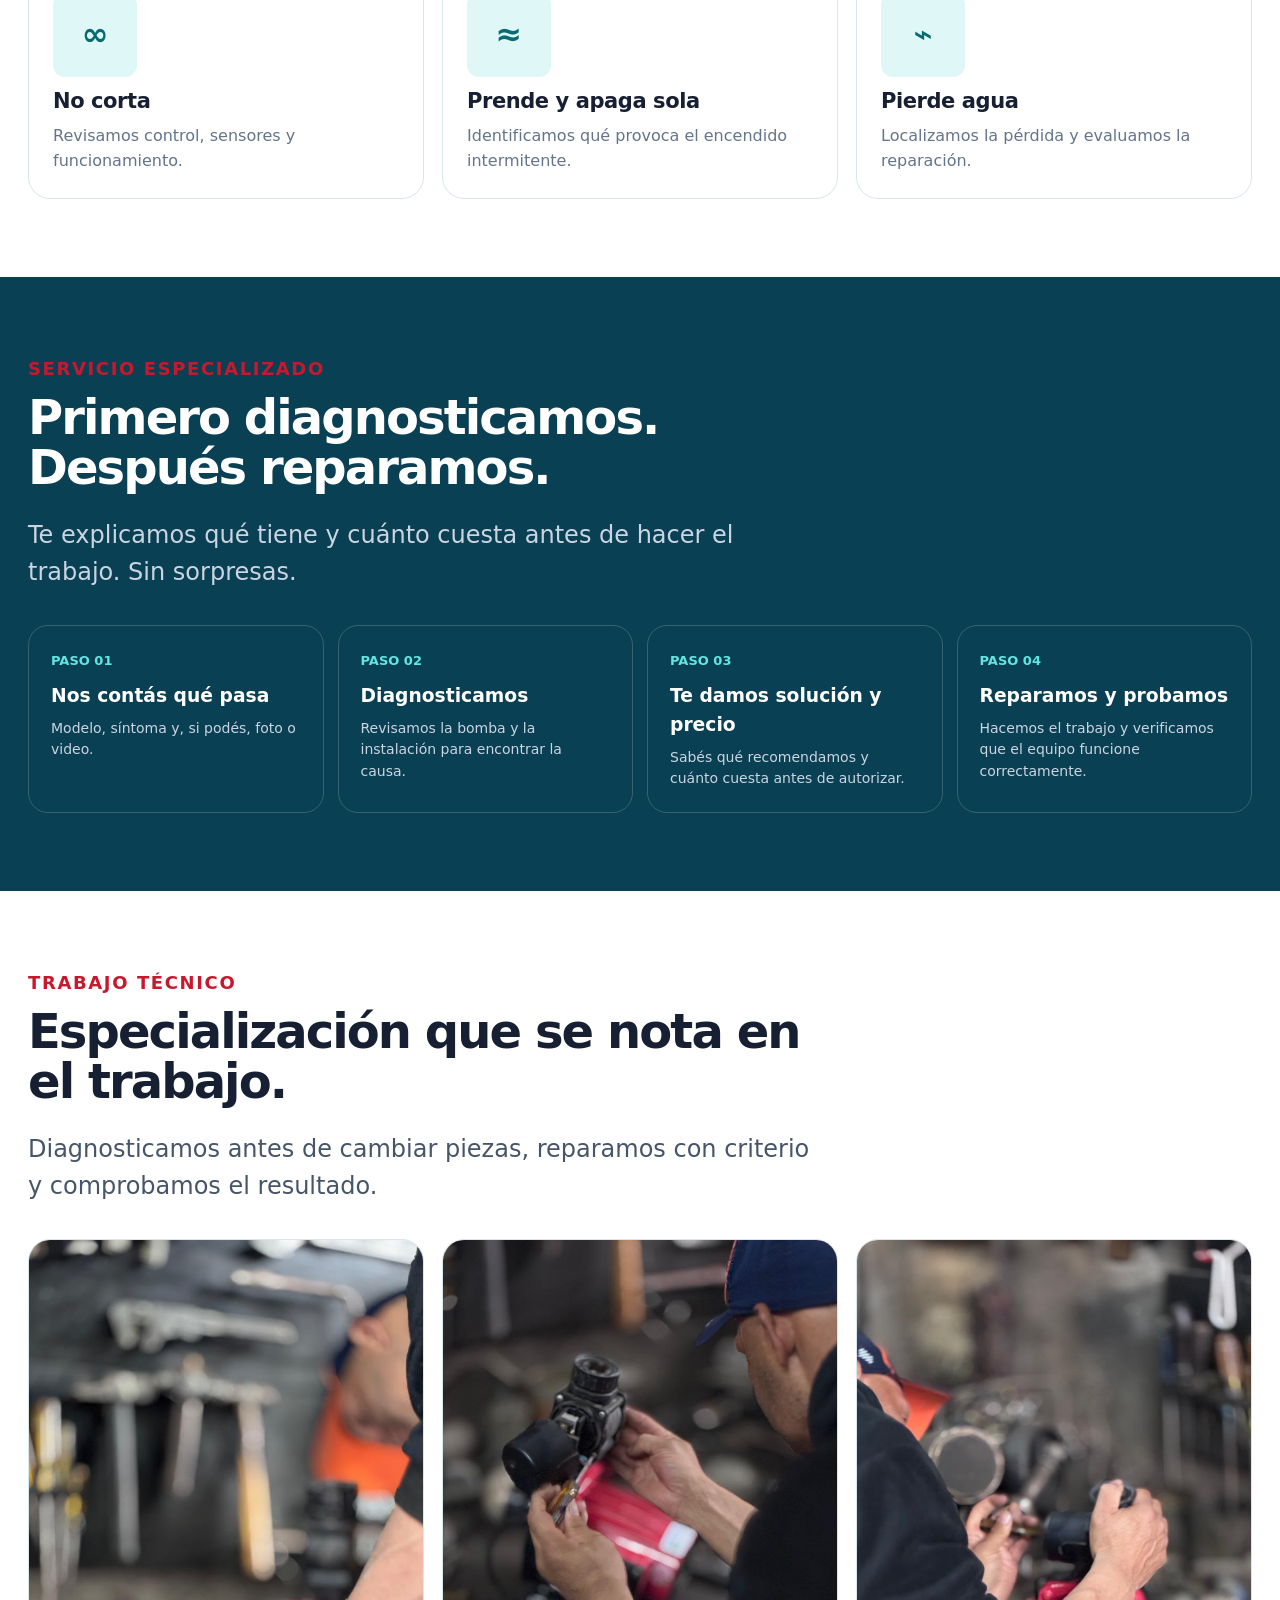
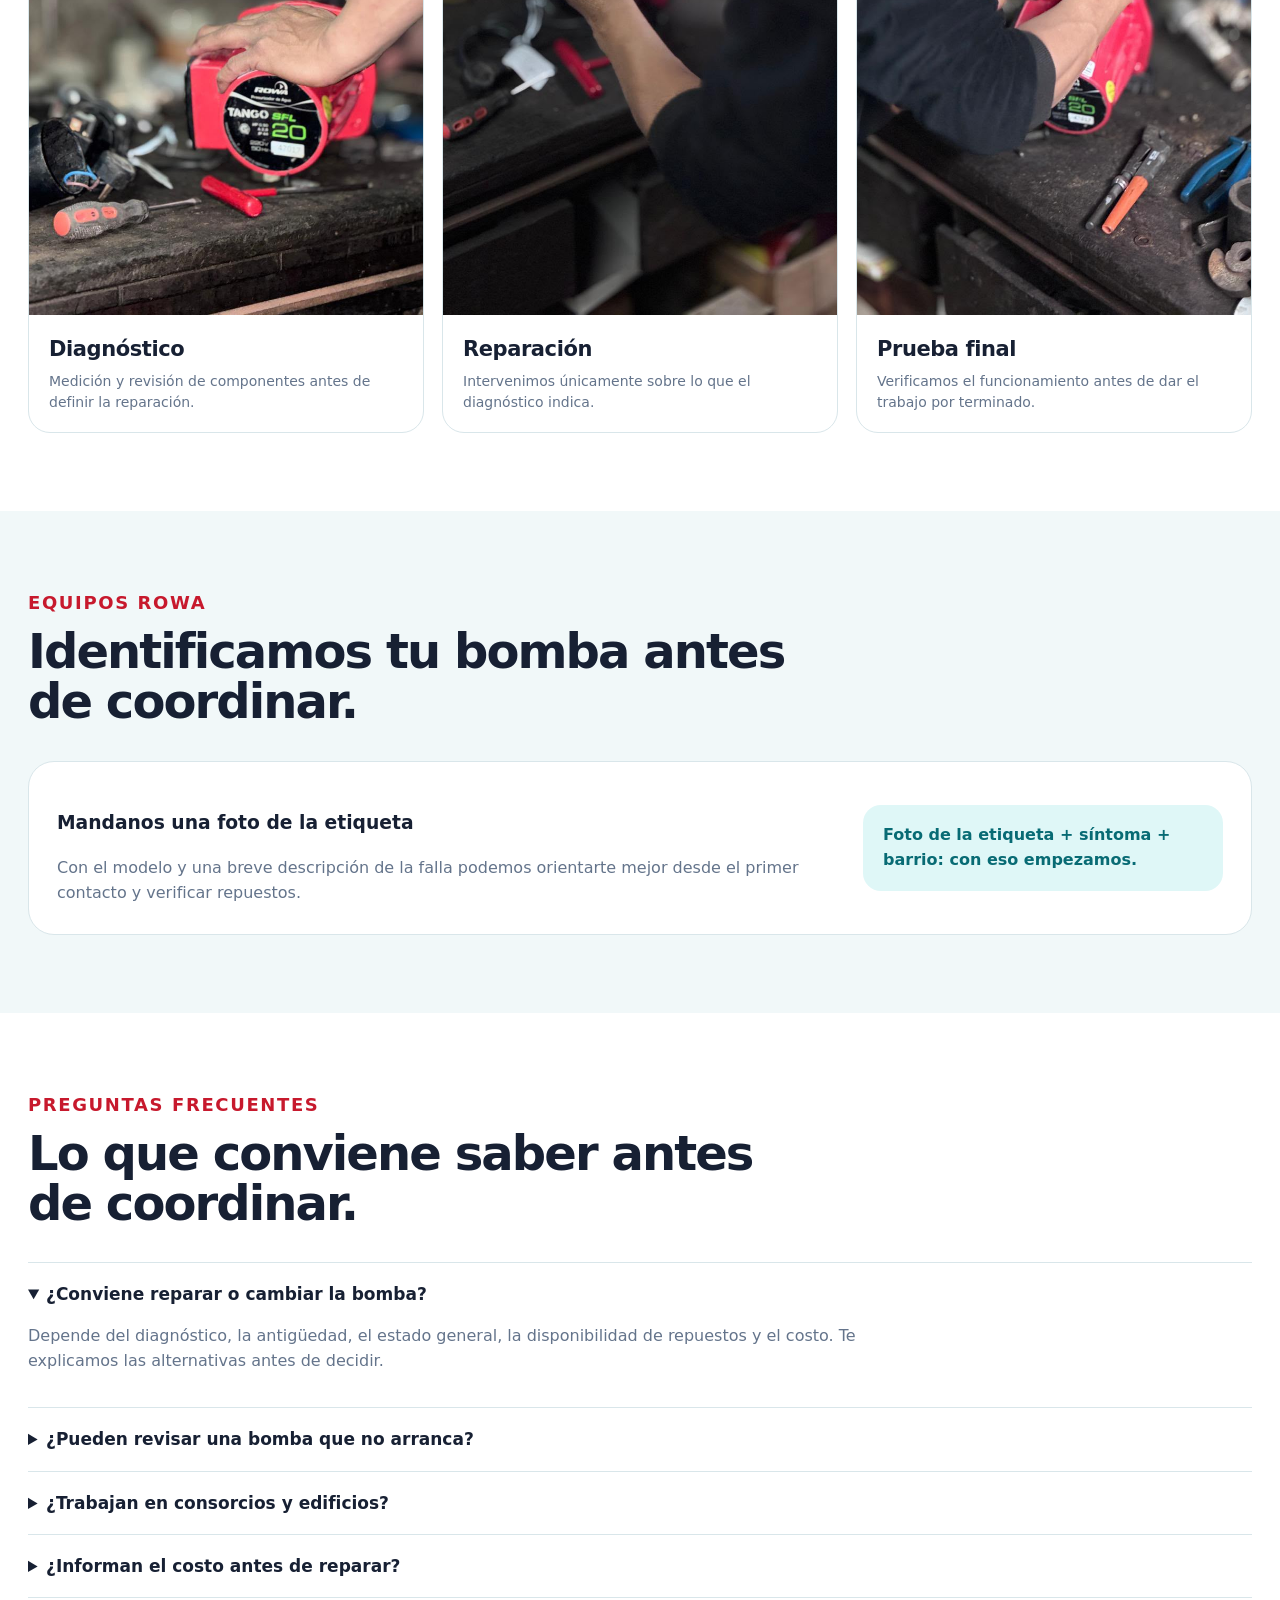
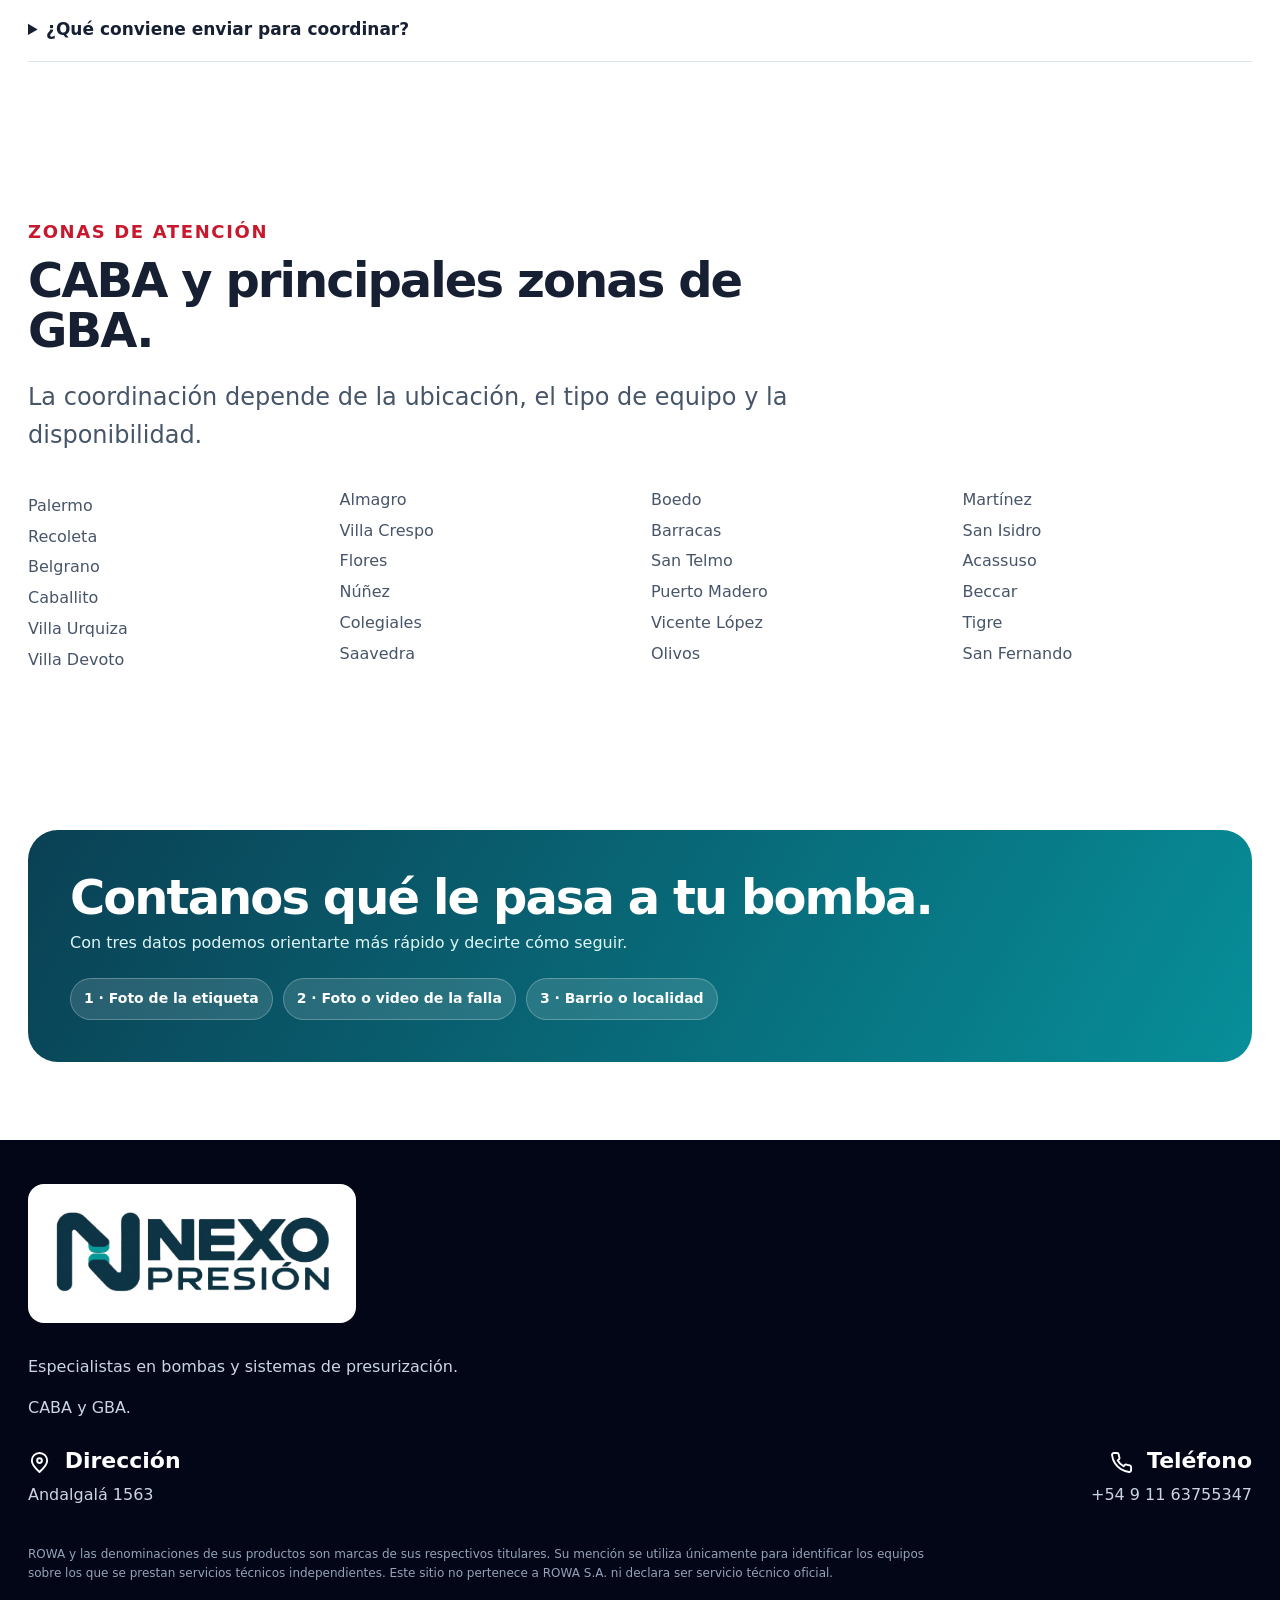
==== commit c19ce011: "Update index.html" ====
--- a/index.html
+++ b/index.html
@@ -12,7 +12,7 @@
   <meta property="og:description" content="Diagnóstico claro y reparación de bombas presurizadoras ROWA en CABA y GBA.">
   <meta name="theme-color" content="#0a4054">
   <link rel="icon" type="image/svg+xml" href="data:image/svg+xml,%3Csvg xmlns='http://www.w3.org/2000/svg' viewBox='0 0 64 64'%3E%3Crect width='64' height='64' rx='14' fill='%230a4054'/%3E%3Cpath d='M16 47V17l22 22V17h10v30L26 25v22z' fill='white'/%3E%3Ccircle cx='32' cy='32' r='4' fill='%2309bec4'/%3E%3C/svg%3E">
-  <link rel="stylesheet" href="styles(4).css">
+  <link rel="stylesheet" href="styles.css">
   <link rel="stylesheet" href="https://cdnjs.cloudflare.com/ajax/libs/font-awesome/6.7.2/css/all.min.css">
   
   <script type="application/ld+json">
--- a/styles.css
+++ b/styles.css
@@ -0,0 +1,118 @@
+
+ :root{
+  --ink:#0a4054;--deep:#062d3c;--muted:#586d76;--soft:#f1f8f9;
+  --line:#d9e6ea;--accent:#c7192d;--white:#fff;--radius:22px;
+  --shadow:0 20px 48px rgba(6,45,60,.13)
+}
+*{box-sizing:border-box}
+html{scroll-behavior:smooth}
+body{margin:0;font-family:Inter,ui-sans-serif,system-ui,-apple-system,BlinkMacSystemFont,"Segoe UI",sans-serif;color:#172033;background:#fff;line-height:1.55}
+img{display:block;max-width:100%}
+a{color:inherit;text-decoration:none}
+.wrap{width:min(1440px,calc(100% - 56px));margin-inline:auto}
+.topbar{background:var(--ink);color:#fff;font-size:13px}
+.topbar .wrap{display:flex;justify-content:space-between;gap:16px;padding:7px 0;flex-wrap:wrap}
+header{position:sticky;top:0;z-index:50;background:rgba(255,255,255,.97);backdrop-filter:blur(12px);border-bottom:1px solid rgba(217,230,234,.9)}
+nav{display:flex;align-items:center;gap:20px;min-height:94px;padding:10px 0}
+.brand img{width:100px;height:58px;object-fit:contain}
+
+.brand-rowa img {width: clamp(180px, 25vw, 380px); height: auto; max-height: 360px;object-fit: contain}
+
+.links{margin-left:auto;display:flex;gap:clamp(12px,2.1vw,32px);align-items:center;font-size:18px;font-weight:700;white-space:nowrap}
+.links a:not(.btn){padding:10px 0}
+.links a:hover,.links a.active{color:var(--accent)}
+.links a.active{border-bottom:2px solid var(--accent)}
+.btn{display:inline-flex;align-items:center;justify-content:center;gap:10px;padding:14px 20px;border-radius:14px;font-weight:800;border:1px solid transparent;transition:transform .2s,box-shadow .2s;cursor:pointer}
+.btn:hover{transform:translateY(-2px)}
+.btn-primary{background:#0ba45a;color:#fff;box-shadow:0 8px 20px rgba(11,164,90,.2)}
+.btn-primary:hover{background:#078c4c}
+.btn-soft{background:#fff;border-color:#e3d8d8;color:#111827;box-shadow:0 5px 14px rgba(0,0,0,.08)}
+.nav-cta{border-radius:12px;padding:13px 18px}
+.hero{position:relative;isolation:isolate;padding:70px 0 0;min-height:610px;background:#f7f7f7;overflow:hidden}
+.hero-bg{position:absolute;inset:0;z-index:-2;background-image:linear-gradient(90deg,rgba(255,255,255,.98) 0%,rgba(255,255,255,.94) 34%,rgba(255,255,255,.65) 50%,rgba(255,255,255,.02) 72%),url("imagenes/img_header.jpeg");background-size:cover;background-position:center 43%}
+.hero-content{min-height:500px;display:flex;align-items:flex-start}
+.hero-copy{width:min(650px,58%);padding:8px 0 115px}
+h1{font-size:clamp(42px,5.1vw,72px);line-height:1.02;letter-spacing:-.045em;margin:0 0 22px;font-weight:850;color:#171d2c}
+h1 span{color:var(--accent)}
+.lead{font-size:clamp(18px,1.7vw,30px);color:#303744;max-width:660px;line-height:1.42;margin:0}
+.lead strong{font-weight:850}
+.microtrust{display:flex;align-items:center;gap:0;margin:34px 0 36px;width:100%;max-width:640px}
+
+.microtrust-item{display:flex;align-items:center;gap:14px;flex:1;padding:0 20px;border-right:1px solid #bfc4c9;font-size:18px;line-height:1.25;font-weight:650;color:#252b36}
+
+.microtrust-item:first-child{padding-left:0}
+.microtrust-item:last-child{border-right:0}
+.trust-icon{width:42px;height:42px;object-fit:contain;flex-shrink:0;filter:brightness(0) saturate(100%) invert(14%) sepia(89%) saturate(3438%) hue-rotate(340deg) brightness(86%)}
+.hero-actions{display:flex;gap:14px;flex-wrap:wrap}
+.hero-actions .btn{min-height:64px;padding:16px 24px;font-size:17px}
+.hero-actions .btn-primary{min-width:350px}
+.whatsapp-icon{font-size:1.6em}
+.btn-arrow{font-size:28px;line-height:0;margin-left:4px}
+.process-summary{align-items:start;position:relative;display:grid;grid-template-columns:repeat(3,1fr);background:rgba(255,255,255,.92);backdrop-filter:blur(10px);border:1px solid rgba(255,255,255,.85);border-radius:26px 26px 0 0;box-shadow:0 -5px 30px rgba(0,0,0,.06);padding:22px 18px;margin-top:-5px}
+.summary-item{display:flex;align-items:start;gap:16px;padding:6px 24px;border-right:1px solid #d8dce1}
+.summary-item:last-child{border-right:0}
+.summary-icon{display:grid;place-items:center;flex-shrink:0;width:(60px, 6vw, 85px);height:(60px, 6vw, 85px);border-radius:50%;background:#eef0f3;color:#111827;font-size:clamp(27px, 2.5vw, 36px)}
+.summary-item strong{font-size:35px;line-height:1.3}
+.summary-item p{margin:5px 0 0;font-size:24px;line-height:1.35;color:#4b5563}
+section{padding:78px 0}
+.section-head{max-width:790px;margin-bottom:34px}
+.kicker{font-weight:900;color:var(--accent);text-transform:uppercase;letter-spacing:.09em;font-size:18px}
+h2{font-size:clamp(30px,4vw,48px);line-height:1.05;letter-spacing:-.04em;margin:9px 0 13px}
+.sub{font-size:24px;color:#475569}
+.grid-3{display:grid;grid-template-columns:repeat(3,1fr);gap:18px}
+.card{border:1px solid var(--line);border-radius:var(--radius);padding:24px;background:#fff}
+.card h3{font-size:21px;margin:8px 0 7px;letter-spacing:-.02em}
+
+.card p{color:#64748b;margin:0}
+
+/* .icon{width:42px;height:42px;border-radius:12px;background:#dff7f7;color:#086b74;display:grid;place-items:center;font-size:21px;font-weight:900} */
+.icon{width:84px;height:84px;border-radius:12px;background:#dff7f7;color:#086b74;display:grid;place-items:center;font-size:clamp(32px, 1vw, 52px);font-weight:900}
+
+.band{background:var(--ink);color:#fff}.band .sub{color:#cbd5e1}
+.process{display:grid;grid-template-columns:repeat(4,1fr);gap:14px}
+.step{padding:22px;border:1px solid #386271;border-radius:20px}.step em{font-style:normal;color:#62e5e2;font-weight:900;font-size:13px}.step h3{margin:8px 0}.step p{color:#cbd5e1;margin:0;font-size:14px}
+.work-card{overflow:hidden;padding:0}.work-card img{width:100%;aspect-ratio:4/3;object-fit:cover}.work-card div{padding:18px 20px}.work-card h3{margin:0 0 5px}.work-card p{font-size:14px}
+.model-box{display:grid;grid-template-columns:1fr auto;gap:28px;align-items:center;background:#fff;border:1px solid var(--line);border-radius:26px;padding:28px}
+.model-box p{margin:5px 0 0;color:#64748b}.label-tip{background:#dff7f7;color:#086b74;border-radius:18px;padding:18px 20px;max-width:360px;font-weight:750}
+.faq{border-top:1px solid var(--line)}details{border-bottom:1px solid var(--line);padding:18px 0}summary{font-weight:850;cursor:pointer;font-size:17px}details p{color:#64748b;max-width:850px}
+.warning{padding:16px 18px;border-radius:16px;background:#fff7ed;border:1px solid #fed7aa;color:#9a3412;font-size:14px}
+.areas{columns:4;column-gap:22px;color:#475569}.areas span{display:block;margin:6px 0;break-inside:avoid}
+.cta{padding:42px;border-radius:30px;background:linear-gradient(120deg,#0a4054,#078f99);color:#fff}.cta h2{margin:0 0 9px}.cta p{margin:0;color:#dff7f7;max-width:820px}.checklist{display:flex;gap:10px;flex-wrap:wrap;margin-top:22px}.checklist span{background:rgba(255,255,255,.13);border:1px solid rgba(255,255,255,.25);padding:9px 13px;border-radius:999px;font-weight:750;font-size:14px}
+footer{padding:44px 0;background:#020617;color:#cbd5e1}.footer-brand{display:inline-flex;background:#fff;border-radius:16px;padding:10px 14px;margin-bottom:16px}.footer-brand img{width:300px;height:auto;max-width:100%}.legal{font-size:12px;color:#94a3b8;max-width:900px;margin-top:24px}
+.footer-contact{margin-top:20px;display:flex;justify-content:space-between;align-items:flex-start;gap:24px;width:100%}
+.footer-contact p{margin:0 0 12px;line-height:1.8;font-size:16px}.footer-contact strong{color:#fff;font-size:22px;font-weight:700}
+.contact-icon{display:inline-flex;align-items:center;font-size:22px;vertical-align:middle;margin-right:6px}
+.contact-icon svg{width:23px;height:23px;fill:none;stroke:#fff}
+.footer-contact p:last-child{text-align:right}
+@media(max-width:1050px){
+ .wrap{width:min(100% - 36px,1440px)}
+ nav{gap:14px}.brand img{width:82px}.brand-rowa img{width:170px}.links{gap:12px;font-size:12px}.nav-cta{padding:11px 12px}
+ .hero-bg{background-position:58% center}.hero-copy{width:62%}.summary-item{padding:6px 12px;gap:12px}
+}
+@media(max-width:760px){
+ .topbar .wrap span:last-child{display:none}
+ nav{min-height:auto;flex-wrap:wrap;padding:10px 0}
+ .brand img{width:82px;height:48px}.brand-rowa img{width:145px;height:48px}
+ .links{width:100%;margin:0;justify-content:space-between;gap:8px;overflow-x:auto}
+ .links a:not(.btn){display:none}.nav-cta{margin-left:auto;font-size:12px}
+ .hero{padding-top:42px;min-height:0}
+ .hero-bg{background-image:linear-gradient(90deg,rgba(255,255,255,.97),rgba(255,255,255,.86)),url("imagenes/img_header.jpeg");background-position:60% center}
+ .hero-content{min-height:0}.hero-copy{width:100%;padding:0 0 35px}
+ h1{font-size:clamp(38px,10vw,58px)}
+ .lead{font-size:18px}
+ .microtrust{margin:26px 0;align-items:flex-start}
+ .microtrust-item{padding:0 9px;gap:7px;font-size:12px;flex-direction:column;text-align:center}
+ .trust-icon{width:34px;height:34px}
+ .hero-actions .btn{min-height:54px;font-size:14px;padding:13px 16px}
+ .hero-actions .btn-primary{min-width:0}
+ .process-summary{grid-template-columns:1fr;border-radius:22px 22px 0 0;padding:12px;margin-top:0}
+ .summary-item{border-right:0;border-bottom:1px solid #d8dce1;padding:12px 8px}
+ .summary-item:last-child{border-bottom:0}
+ .summary-icon{width:48px;height:48px;font-size:21px}
+ .summary-item strong{font-size:15px}.summary-item p{font-size:13px}
+ section{padding:58px 0}
+ .grid-3,.process,.proof-grid{grid-template-columns:1fr}
+ .areas{columns:2}.model-box{grid-template-columns:1fr}.cta{padding:28px}
+ .footer-contact{flex-direction:column;gap:10px}.footer-contact p:last-child{text-align:left}
+}
+
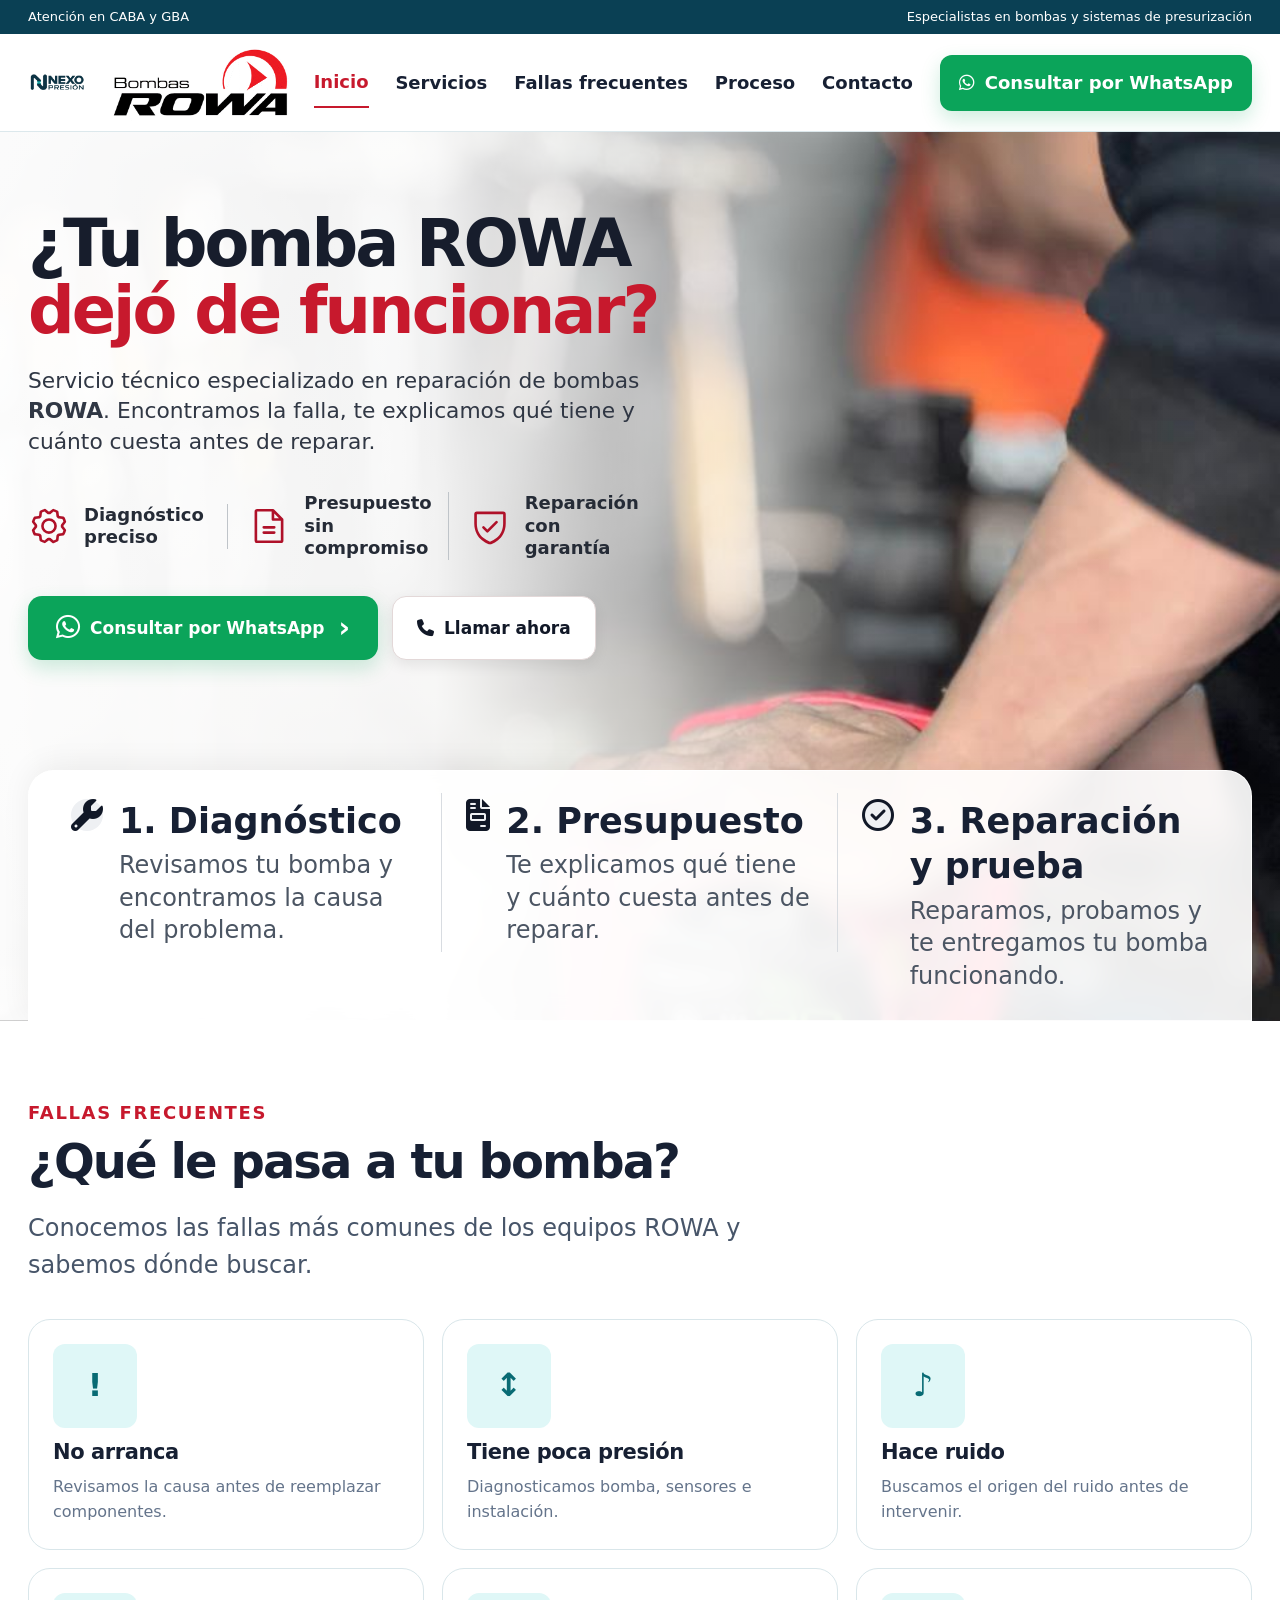
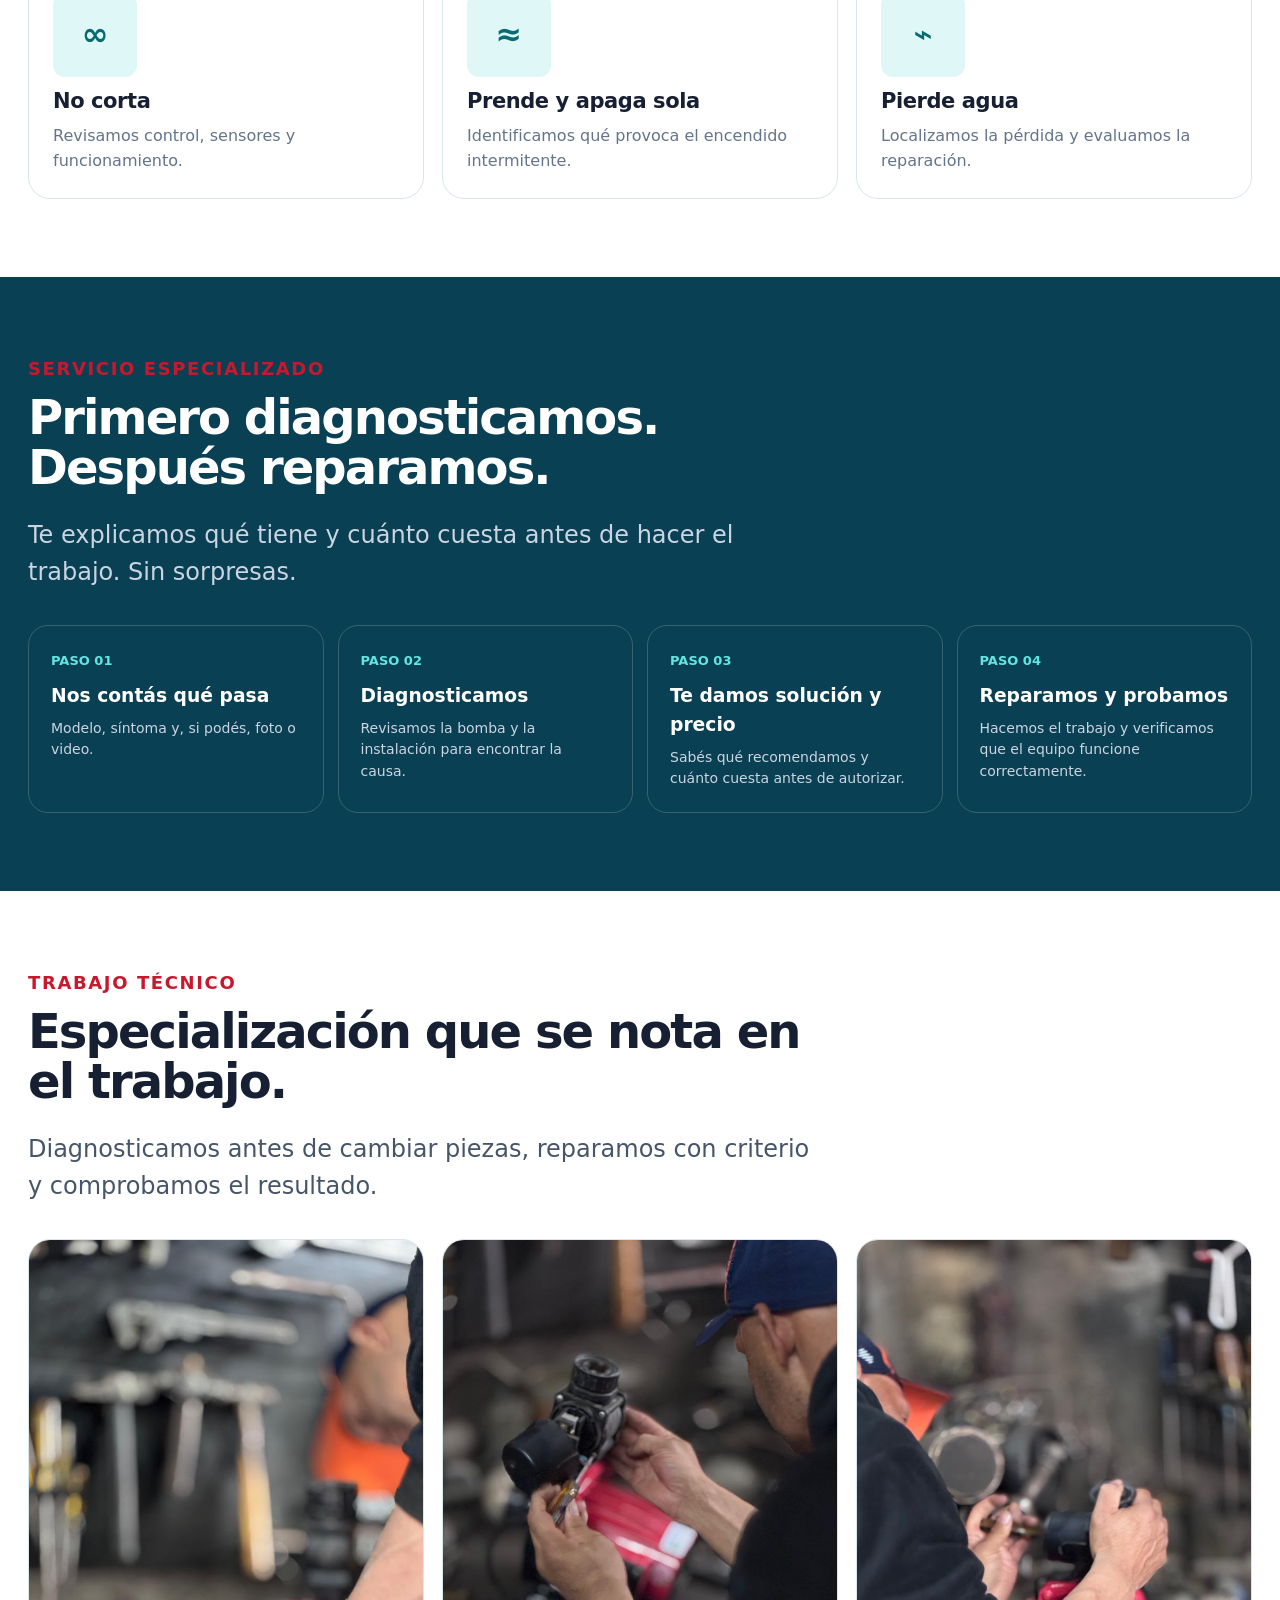
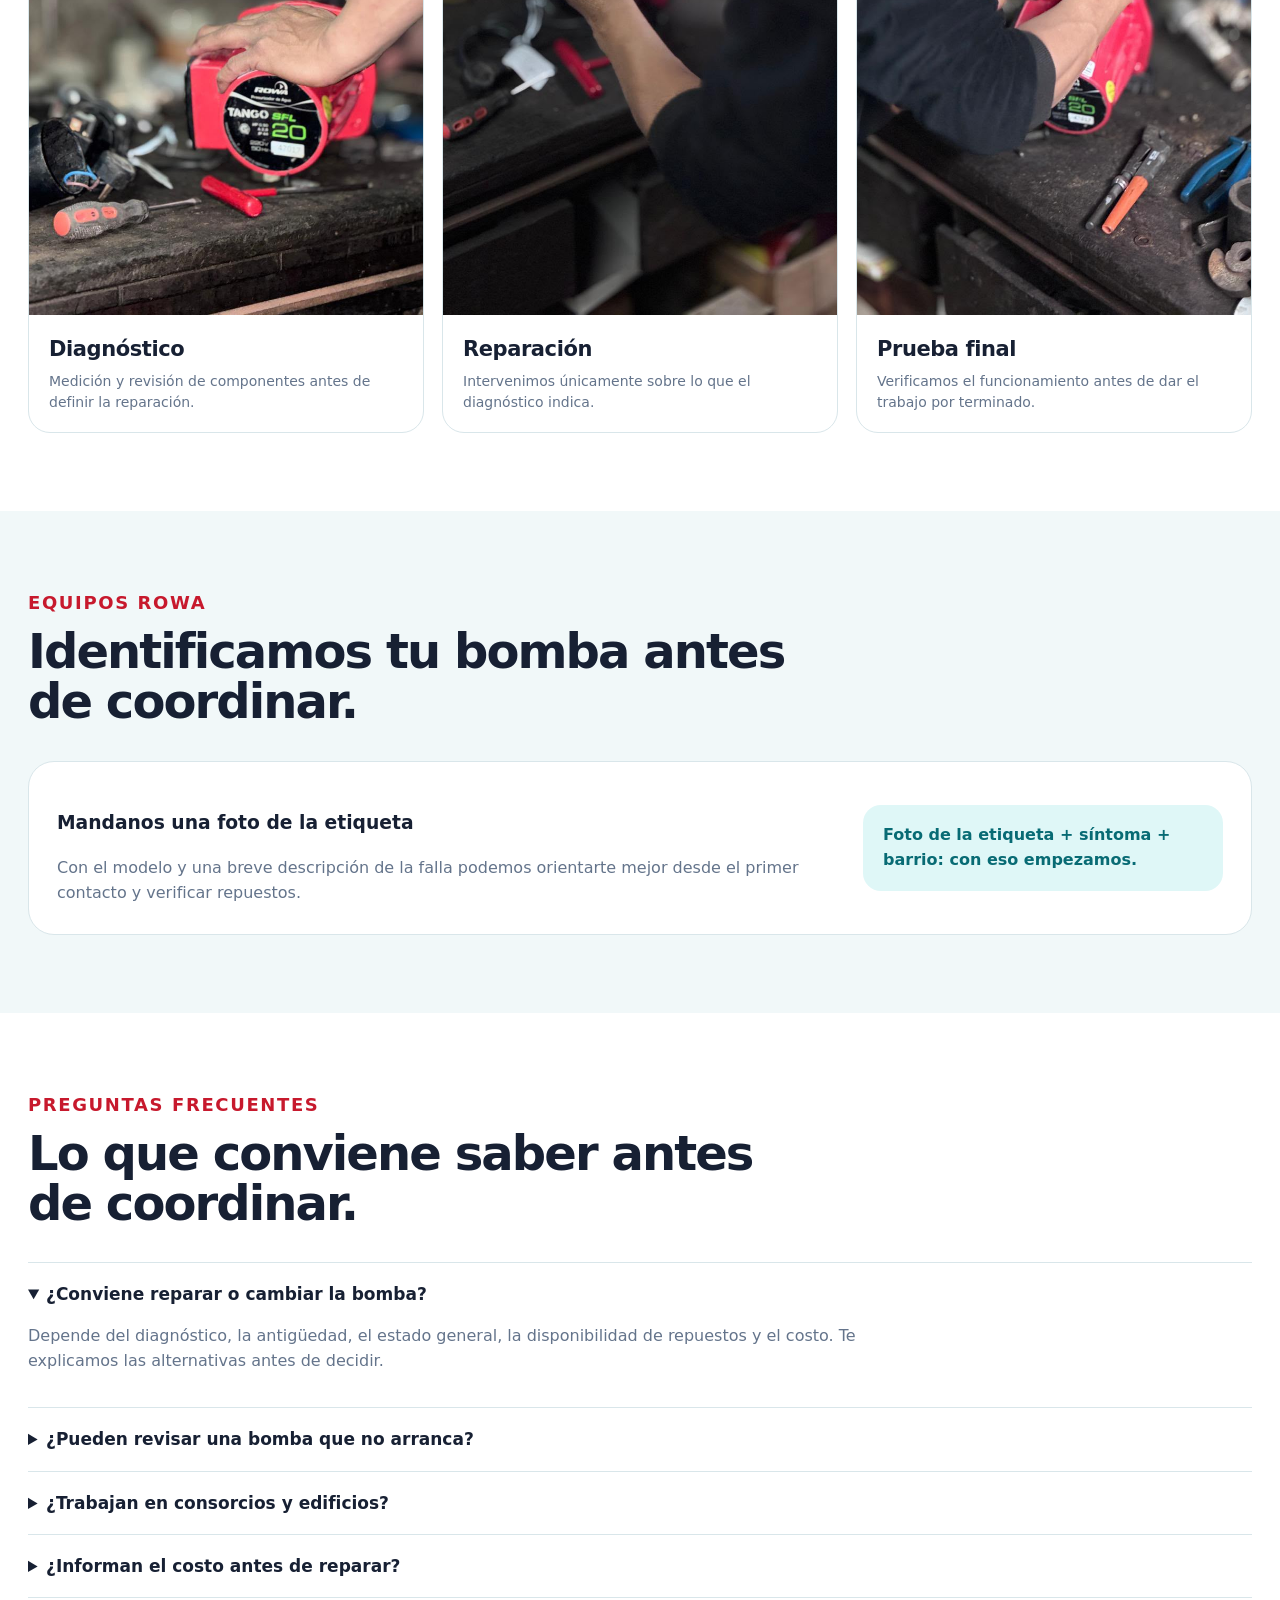
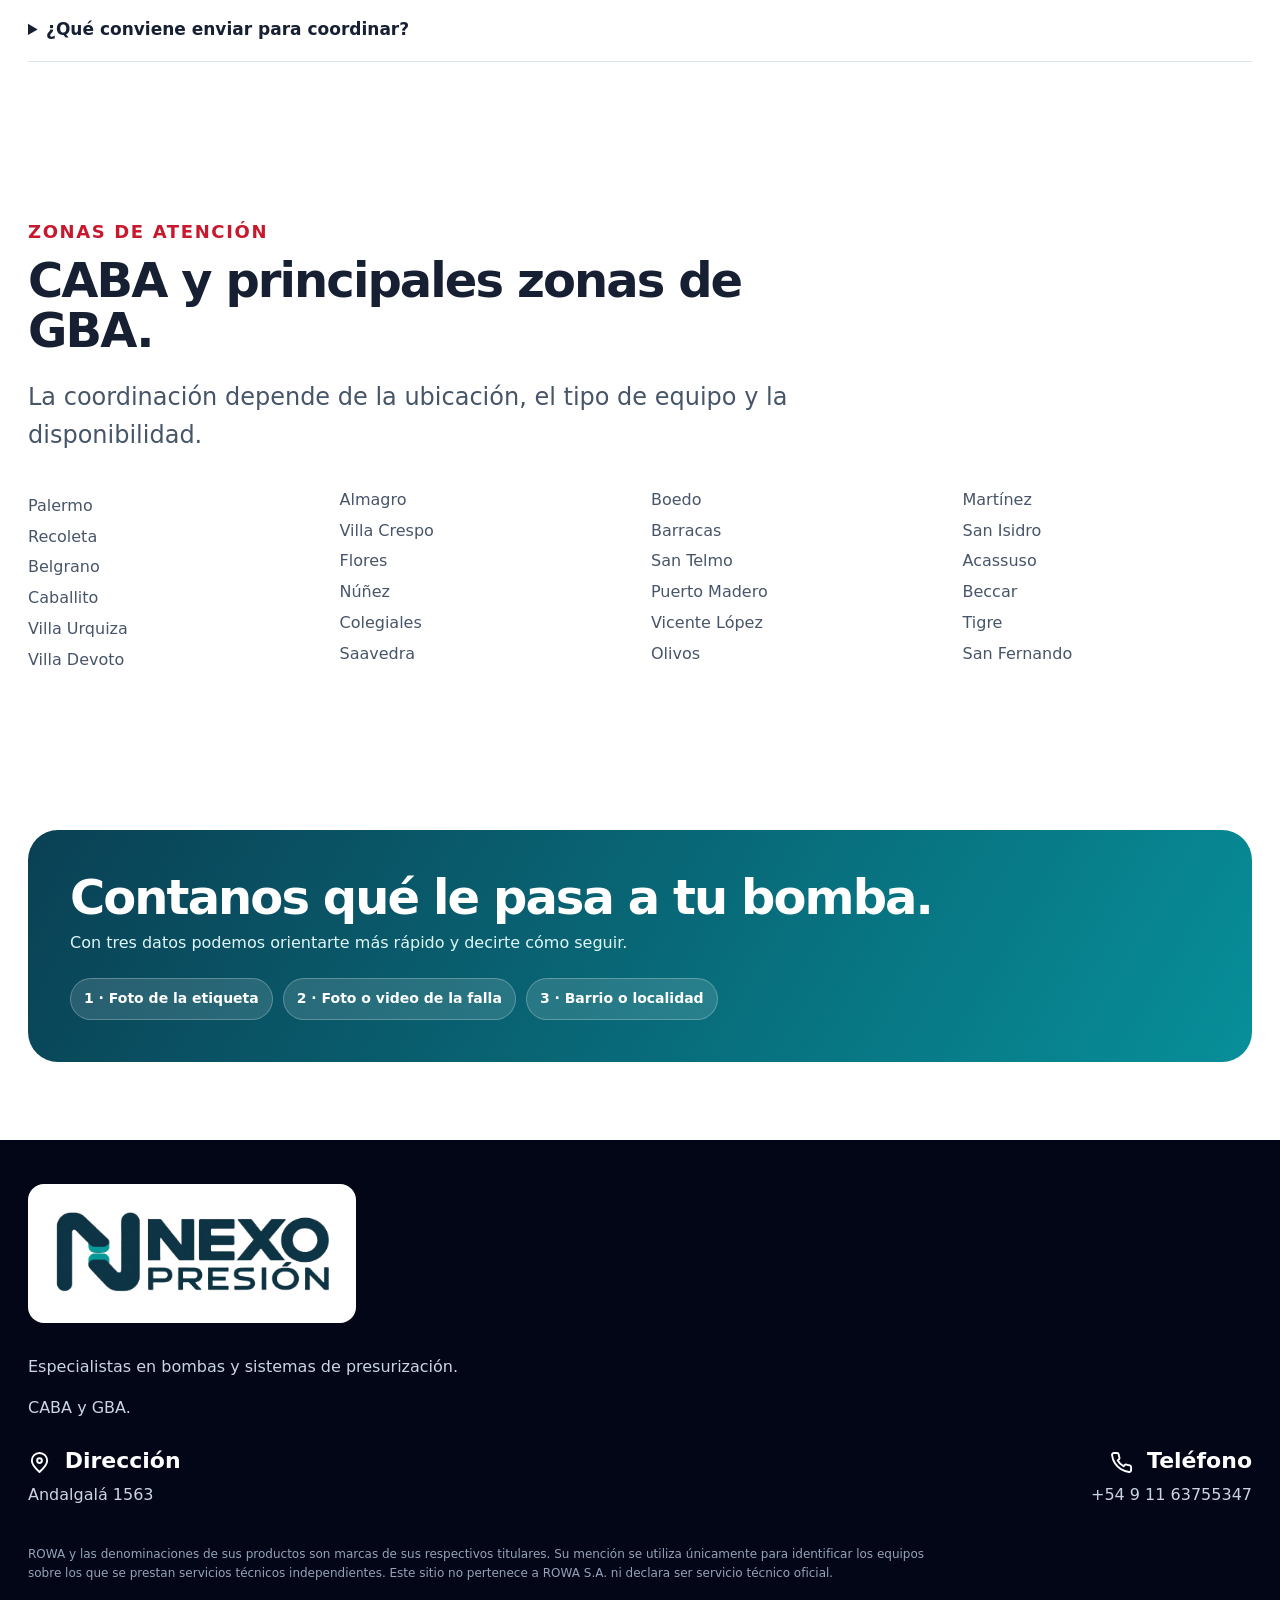
==== commit db0df769: "Update index.html" ====
--- a/index.html
+++ b/index.html
@@ -47,9 +47,9 @@
           <h1>¿Tu bomba ROWA<br><span>dejó de funcionar?</span></h1>
           <p class="lead">Servicio técnico especializado en reparación de bombas <strong>ROWA</strong>. Encontramos la falla, te explicamos qué tiene y cuánto cuesta antes de reparar.</p>
           <div class="microtrust">
-            <div class="microtrust-item"><img src="imagenes/gear.svg" alt="" class="trust-icon"><span>Diagnóstico<br>preciso</span></div>
-            <div class="microtrust-item"><img src="imagenes/file-text.svg" alt="" class="trust-icon"><span>Presupuesto<br>sin compromiso</span></div>
-            <div class="microtrust-item"><img src="imagenes/shield-check.svg" alt="" class="trust-icon"><span>Reparación<br>con garantía</span></div>
+            <div class="microtrust-item"><img src="imagenes/gear.svg" alt="engranaje" class="trust-icon"><span>Diagnóstico<br>preciso</span></div>
+            <div class="microtrust-item"><img src="imagenes/file-text.svg" alt="documento" class="trust-icon"><span>Presupuesto<br>sin compromiso</span></div>
+            <div class="microtrust-item"><img src="imagenes/shield-check.svg" alt="escudo" class="trust-icon"><span>Reparación<br>con garantía</span></div>
           </div>
           <div class="hero-actions">
             <a class="btn btn-primary" href="#consulta"><i class="fa-brands fa-whatsapp whatsapp-icon"></i>Consultar por WhatsApp <span class="btn-arrow">›</span></a>
